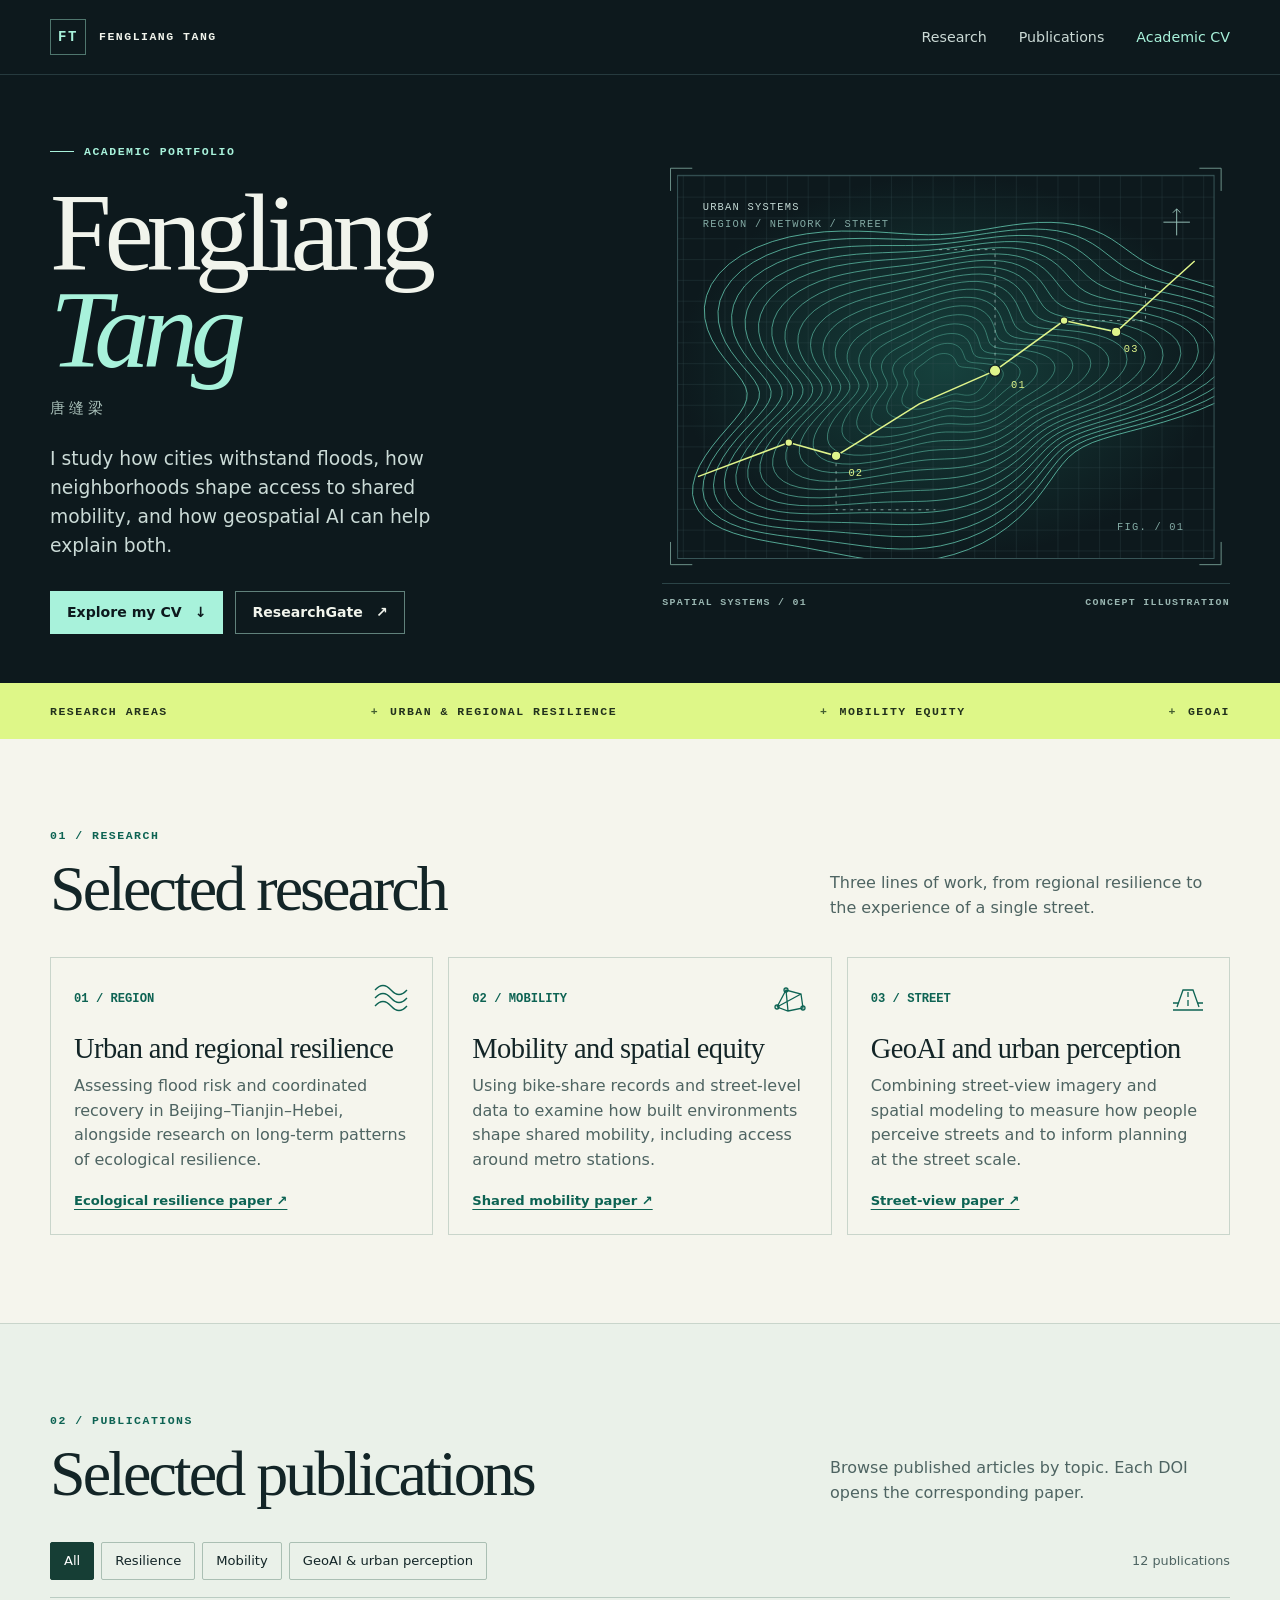
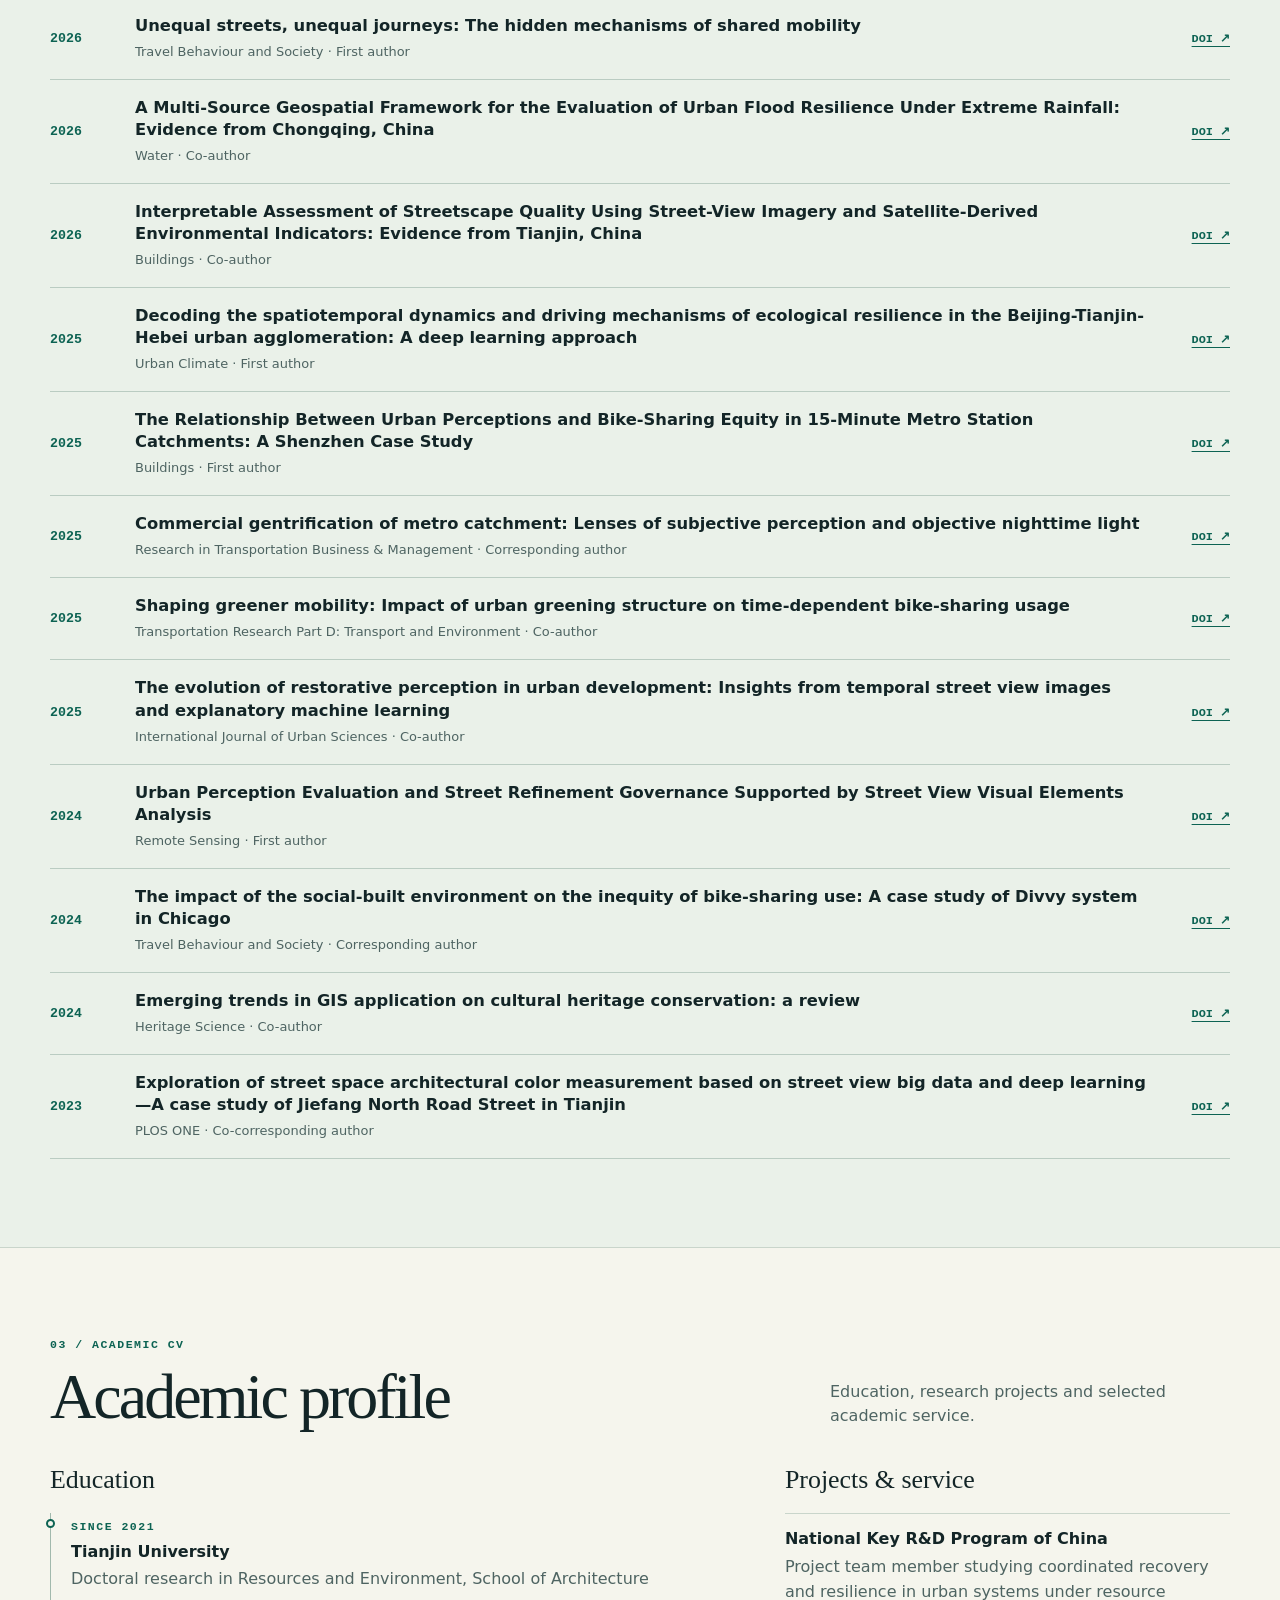
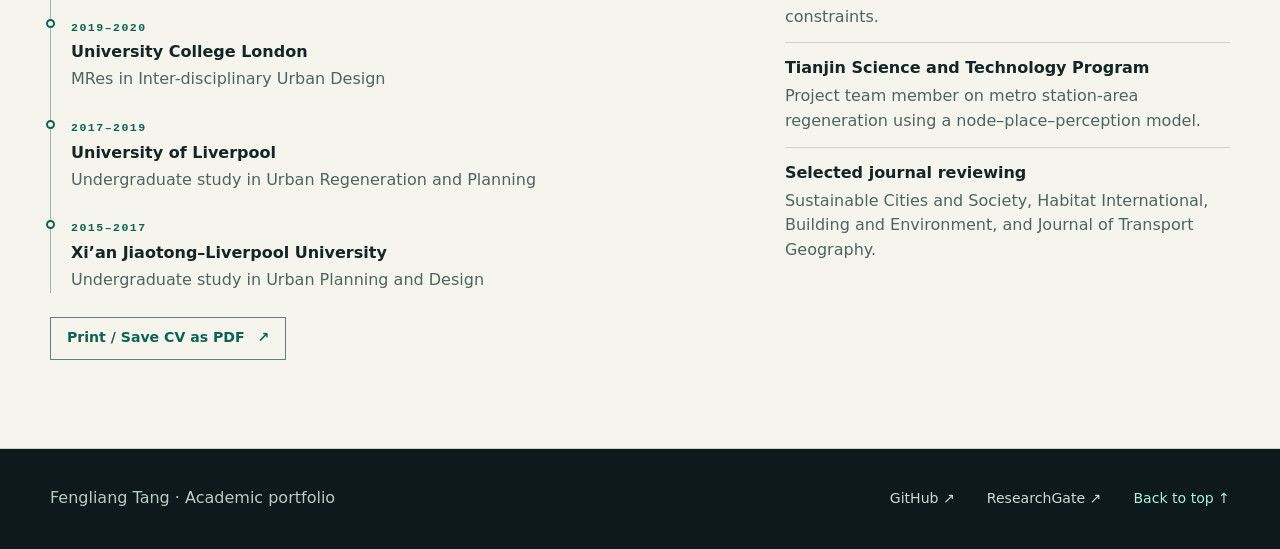
==== index.html @ 3ab10121 "Add Fengliang Tang academic homepage" ====
<!doctype html>
<html lang="en">
<head>
<meta charset="utf-8">
<meta name="viewport" content="width=device-width,initial-scale=1">
<meta name="description" content="Fengliang Tang's academic portfolio, with research on regional resilience, mobility equity and geospatial AI.">
<meta name="theme-color" content="#0d191d">
<title>Fengliang Tang | Urban Resilience &amp; GeoAI</title>
<link rel="icon" href="data:image/svg+xml,%3Csvg xmlns='http://www.w3.org/2000/svg' viewBox='0 0 32 32'%3E%3Crect width='32' height='32' rx='7' fill='%230d191d'/%3E%3Cpath d='M7 23V9h17m-12 7h10' fill='none' stroke='%2393e4ce' stroke-width='2'/%3E%3C/svg%3E">
<style>
:root{color-scheme:light;--paper:#f5f5ed;--ink:#132527;--muted:#4e6462;--night:#0d191d;--line:#c9d5cb;--mint:#a8f2db;--lime:#def788;--accent:#0d6353;--mono:ui-monospace,SFMono-Regular,Consolas,monospace;--serif:Georgia,"Times New Roman",serif}
*,*::before,*::after{box-sizing:border-box}
[hidden]{display:none!important}
html{scroll-behavior:smooth}
body{margin:0;background:var(--paper);color:var(--ink);font:16px/1.55 system-ui,sans-serif}
a{color:inherit;text-underline-offset:4px}
button{font:inherit;cursor:pointer}
a:focus-visible,button:focus-visible,summary:focus-visible{outline:3px solid #238b77;outline-offset:5px}
.wrap{width:min(1180px,calc(100% - 88px));margin-inline:auto}
.skip{position:absolute;z-index:5;top:8px;left:8px;padding:10px 16px;background:white;transform:translateY(-150%)}
.skip:focus{transform:none}
.mono{font:600 .72rem/1.5 var(--mono);text-transform:uppercase;letter-spacing:.13em}
.top,.hero,.foot{background:var(--night);color:#f1f4ec}
.top{border-bottom:1px solid #263a3e}
.top .wrap,.foot .wrap{display:flex;align-items:center;justify-content:space-between;gap:20px}
.top .wrap{min-height:74px}
.brand{display:flex;align-items:center;gap:13px;text-decoration:none;white-space:nowrap}
.mark{display:grid;place-items:center;width:36px;height:36px;border:1px solid #4f766e;color:var(--mint);font:600 14px var(--mono)}
.nav{display:flex;align-items:center;gap:clamp(12px,3vw,32px);flex-wrap:wrap}
.nav a{color:#cbdad6;text-decoration:none;font-size:.89rem}
.nav a:hover,.foot a:hover{color:var(--mint)}
.nav a:last-child{color:var(--mint)}
.hero{position:relative;overflow:hidden}
.hero-grid{display:grid;grid-template-columns:1.04fr 1fr;align-items:center;gap:22px;min-height:595px;padding-block:56px 49px}
.eyebrow{display:flex;align-items:center;gap:10px;color:var(--mint)}
.eyebrow::before{content:"";width:24px;height:1px;background:currentColor}
.hero h1{margin:24px 0 9px;max-width:8ch;font:400 clamp(4.8rem,8.65vw,8.2rem)/.88 var(--serif);letter-spacing:-.064em}
.hero h1 em{color:var(--mint);font-weight:400}
.cn{color:#a9c0b9;font-size:.96rem;letter-spacing:.25em;margin:18px 0 24px}
.lead{max-width:430px;margin:0;color:#cbdbd7;font-size:clamp(1rem,1.6vw,1.17rem)}
.actions{display:flex;flex-wrap:wrap;gap:12px;margin-top:31px}
.btn{display:inline-flex;align-items:center;justify-content:center;gap:13px;min-height:43px;padding:9px 16px;border:1px solid #60817b;text-decoration:none;font-weight:650;font-size:.88rem;background:none;color:inherit}
.btn:hover{border-color:currentColor}
.btn.primary{background:var(--mint);border-color:var(--mint);color:var(--night)}
.btn.primary:hover{background:#d2ffef}
.figure{margin:0;min-width:0}
.atlas{display:block;width:100%;height:auto}
.figtext{color:#99b6b1;display:flex;justify-content:space-between;gap:15px;border-top:1px solid #2b4447;padding:12px 0 0;font-size:.62rem}
.research-band{background:var(--lime);color:#22311c}
.research-band .wrap{min-height:56px;display:flex;align-items:center;justify-content:space-between;gap:9px 20px;flex-wrap:wrap;padding-block:13px}
.research-band span+span::before{content:"+";margin-right:11px;color:#455f31}
.section{padding-block:88px;border-bottom:1px solid var(--line)}
.section-label{color:var(--accent);margin:0 0 12px}
.section h2{font:400 clamp(2.7rem,5vw,4.6rem)/1 var(--serif);letter-spacing:-.046em;margin:0}
.section-head{display:flex;justify-content:space-between;align-items:end;gap:22px;margin-bottom:36px}
.section-head p:last-child{max-width:400px;color:var(--muted);margin:0}
.projects{display:grid;grid-template-columns:repeat(3,minmax(0,1fr));gap:15px}
.project{border:1px solid var(--line);padding:23px;display:flex;flex-direction:column;min-height:264px}
.project h3{font:400 1.78rem/1.09 var(--serif);letter-spacing:-.02em;margin:16px 0 10px}
.project p{color:var(--muted);margin:0 0 18px}
.project a{align-self:start;margin-top:auto;font-weight:650;font-size:.82rem;color:var(--accent)}
.index{font:600 .76rem var(--mono);color:var(--accent);display:flex;justify-content:space-between;align-items:center}
.index svg{width:36px;height:36px;stroke:var(--accent);stroke-width:1.3;fill:none}
.publications{background:#eaf1e9}
.filters{display:flex;flex-wrap:wrap;align-items:center;gap:7px;margin-bottom:17px}
.filters button{border:1px solid #aabfb3;background:transparent;color:var(--ink);padding:8px 13px;border-radius:2px;font-size:.82rem}
.filters button[aria-pressed=true]{color:#fff;background:#163e35;border-color:#163e35}
.filters output{font-size:.8rem;color:var(--muted);margin-left:auto}
.paper-list{margin:0;padding:0;list-style:none;border-top:1px solid #baccc2}
.paper{display:grid;grid-template-columns:70px 1fr 64px;gap:15px;align-items:center;padding:17px 0;border-bottom:1px solid #baccc2}
.paper time{font:600 .83rem var(--mono);color:var(--accent)}
.paper h3{font-size:1.02rem;line-height:1.35;margin:0 0 5px}
.paper p{font-size:.81rem;color:var(--muted);margin:0}
.paper .doi{font:650 .74rem var(--mono);justify-self:end;color:var(--accent)}
.paper[hidden]{display:none}
.cv-layout{display:grid;grid-template-columns:1.45fr 1fr;gap:clamp(24px,7vw,95px)}
.cv-layout h3{margin:0 0 18px;font:400 1.62rem var(--serif)}
.timeline{margin:0;list-style:none;padding:0 0 0 20px;border-left:1px solid #a1b9ad}
.timeline li{position:relative;padding:0 0 22px}
.timeline li:last-child{padding-bottom:0}
.timeline li::before{content:"";position:absolute;left:-25px;top:.35em;width:9px;height:9px;background:var(--paper);border:2px solid var(--accent);border-radius:50%}
.timeline time{color:var(--accent)}
.timeline h4{margin:2px 0;font-size:1rem}
.timeline p,.service p{color:var(--muted);margin:0}
.service>div{border-top:1px solid var(--line);padding:13px 0}
.service h4{margin:0 0 3px}
.cv .btn{margin-top:24px;color:var(--accent)}
.foot .wrap{min-height:100px;flex-wrap:wrap;padding-block:22px}
.foot a{font-size:.88rem}
.foot p{margin:0;color:#b8ccc6}
@media(max-width:900px){.wrap{width:calc(100% - 56px)}.hero-grid{min-height:0}.hero h1{font-size:clamp(3.9rem,10vw,6rem)}.section{padding-block:65px}.project{padding:17px}}
@media(max-width:680px){.wrap{width:calc(100% - 36px)}.hero-grid,.cv-layout,.projects{grid-template-columns:1fr}.hero-grid{padding-block:42px 28px;gap:22px}.hero h1{font-size:clamp(4.25rem,15vw,6.2rem)}.figure{width:min(100%,470px);margin:auto}.top .wrap{padding-block:10px;gap:10px;flex-wrap:wrap}.nav{gap:14px}.section{padding-block:49px}.section-head{display:block;margin-bottom:25px}.section-head p:last-child{margin-top:13px}.project{min-height:0}.paper{grid-template-columns:38px 1fr 46px;gap:8px}.filters output{width:100%;margin:4px 0}.research-band .wrap{justify-content:flex-start}}
@media(prefers-reduced-motion:reduce){html{scroll-behavior:auto}}
@media print{
@page{margin:15mm}
body{color:#111;background:#fff;font-size:10pt}
.wrap{width:100%}
.top,.research-band,.figure,.eyebrow,.actions,.foot,.skip,#research,.filters,.cv .btn,.cn,.section-label{display:none!important}
main{display:flex;flex-direction:column}.hero{order:-3;background:#fff;color:#111}.cv{order:-2}
.hero-grid,.section{display:block;padding:0 0 14px;min-height:0;border:0}
.hero h1,.hero h1 em{color:#111;font:400 31pt/1 var(--serif);max-width:none;letter-spacing:-.03em;margin:0 0 7px}
.lead{color:#333;max-width:none;font-size:10pt}
.cv-layout{display:block}.cv-layout h3{margin:7px 0 4px;font-size:14pt}
.timeline{padding-left:12px;border:0}.timeline li{padding:0 0 4px;break-inside:avoid}.timeline li::before{display:none}
.service>div{padding:3px 0;break-inside:avoid}
.publications{background:#fff}.section-head{display:block;margin:0 0 7px}.section-head p:last-child{display:none}.section h2{font-size:19pt}
.paper,.paper[hidden]{display:grid!important;grid-template-columns:34px 1fr auto;gap:6px;padding:5px 0;break-inside:avoid}.paper h3{font-size:9.5pt}.paper p{font-size:8.5pt}.paper .doi::after{content:"  " attr(data-doi);font-size:7pt}
}
</style>
</head>
<body>
<a class="skip" href="#main">Skip to content</a>
<header class="top" id="top"><div class="wrap">
<a class="brand mono" href="#top"><span class="mark" aria-hidden="true">FT</span>Fengliang Tang</a>
<nav class="nav" aria-label="Main navigation"><a href="#research">Research</a><a href="#publications">Publications</a><a href="#cv">Academic CV</a></nav>
</div></header>
<main id="main">
<section class="hero" aria-labelledby="name"><div class="wrap hero-grid">
<div>
<p class="eyebrow mono">Academic portfolio</p>
<h1 id="name">Fengliang <em>Tang</em></h1>
<p class="cn" lang="zh">唐缝梁</p>
<p class="lead">I study how cities withstand floods, how neighborhoods shape access to shared mobility, and how geospatial AI can help explain both.</p>
<div class="actions"><a class="btn primary" href="#cv">Explore my CV <span aria-hidden="true">↓</span></a><a class="btn" href="https://www.researchgate.net/profile/Fengliang_Tang2/research">ResearchGate <span aria-hidden="true">↗</span></a></div>
</div>
<figure class="figure">
<svg class="atlas" viewBox="0 0 600 452" aria-hidden="true" xmlns="http://www.w3.org/2000/svg">
<defs>
<pattern id="grid" width="22" height="22" patternUnits="userSpaceOnUse"><path d="M22 0H0V22" fill="none" stroke="#355052" stroke-width=".55"/></pattern>
<radialGradient id="glow"><stop stop-color="#16413d"/><stop offset="1" stop-color="#0d191d"/></radialGradient>
<clipPath id="art"><rect x="16" y="21" width="568" height="406"/></clipPath>
</defs>
<g clip-path="url(#art)">
<rect x="16" y="21" width="568" height="406" fill="url(#glow)"/>
<rect x="16" y="21" width="568" height="406" fill="url(#grid)"/>
<g fill="none" stroke="#6bd7bc" stroke-width="1.05">
<path d="M340.1,228.5L341.4,229.6L342.5,230.7L343.1,231.9L343.5,233.1L343.5,234.3L343.3,235.5L342.9,236.7L342.3,237.9L341.7,239.0L341.0,240.1L340.3,241.2L339.6,242.2L338.9,243.2L338.2,244.2L337.5,245.3L336.8,246.3L336.1,247.3L335.3,248.3L334.4,249.3L333.4,250.2L332.2,251.1L330.9,251.9L329.5,252.6L328.0,253.1L326.4,253.5L324.8,253.8L323.1,253.9L321.4,253.9L319.8,253.8L318.2,253.5L316.7,253.3L315.3,253.0L313.9,252.8L312.5,252.6L311.2,252.5L309.7,252.6L308.2,252.8L306.5,253.2L304.7,253.7L302.6,254.3L300.4,255.1L297.9,255.9L295.3,256.7L292.4,257.4L289.5,258.0L286.6,258.5L283.7,258.8L280.9,258.9L278.3,258.7L276.0,258.2L274.0,257.6L272.4,256.6L271.1,255.5L270.2,254.3L269.7,252.9L269.5,251.4L269.5,249.9L269.7,248.4L270.1,247.0L270.5,245.6L270.9,244.3L271.3,243.1L271.5,242.0L271.5,241.0L271.4,240.0L271.1,239.1L270.6,238.2L270.1,237.3L269.5,236.4L268.8,235.4L268.2,234.4L267.7,233.4L267.3,232.4L267.1,231.4L267.1,230.3L267.3,229.3L267.6,228.3L268.2,227.4L268.9,226.4L269.7,225.6L270.6,224.8L271.6,224.0L272.6,223.2L273.7,222.5L274.7,221.7L275.8,220.9L276.9,220.1L278.0,219.1L279.2,218.2L280.5,217.1L281.9,216.0L283.5,214.9L285.2,213.9L287.0,212.8L289.0,211.9L291.1,211.1L293.3,210.4L295.5,210.0L297.7,209.8L299.8,209.9L301.8,210.2L303.7,210.8L305.3,211.6L306.8,212.6L308.0,213.8L309.0,215.1L309.8,216.4L310.4,217.8L311.0,219.0L311.6,220.2L312.2,221.3L312.9,222.2L313.8,222.9L315.0,223.5L316.3,223.9L318.0,224.2L319.9,224.4L322.0,224.6L324.4,224.8L326.8,225.0L329.3,225.3L331.8,225.7L334.2,226.2L336.4,226.9L338.4,227.6L340.1,228.5Z" opacity="0.34"/><path d="M357.0,225.2L358.7,226.7L359.9,228.3L360.6,230.0L360.7,231.8L360.5,233.6L359.8,235.3L358.9,237.1L357.7,238.8L356.4,240.4L355.0,241.9L353.5,243.4L352.1,244.8L350.7,246.2L349.4,247.6L348.1,249.0L346.8,250.4L345.5,251.8L344.2,253.2L342.7,254.5L341.1,255.8L339.4,257.1L337.5,258.2L335.5,259.2L333.3,260.0L331.0,260.7L328.6,261.1L326.2,261.4L323.8,261.5L321.5,261.4L319.2,261.1L317.0,260.8L315.0,260.5L313.0,260.2L311.0,260.0L309.1,259.9L307.1,260.0L304.9,260.3L302.6,260.9L300.1,261.6L297.3,262.5L294.2,263.5L290.8,264.6L287.2,265.6L283.4,266.7L279.4,267.5L275.4,268.2L271.5,268.6L267.8,268.7L264.3,268.4L261.3,267.8L258.6,266.8L256.5,265.5L255.0,263.9L254.0,262.1L253.6,260.0L253.6,257.9L254.0,255.8L254.7,253.6L255.6,251.5L256.6,249.5L257.6,247.7L258.5,246.0L259.2,244.4L259.6,242.9L259.8,241.6L259.7,240.3L259.3,239.0L258.8,237.8L258.1,236.5L257.4,235.2L256.7,233.8L256.1,232.4L255.7,230.9L255.5,229.4L255.5,227.9L255.9,226.4L256.5,224.9L257.4,223.5L258.5,222.2L259.8,220.9L261.3,219.6L262.9,218.5L264.6,217.4L266.2,216.3L268.0,215.2L269.7,214.1L271.5,212.9L273.3,211.7L275.1,210.4L277.1,209.0L279.2,207.5L281.5,206.0L284.0,204.6L286.6,203.2L289.4,201.9L292.4,200.8L295.4,199.9L298.5,199.3L301.5,199.1L304.5,199.2L307.2,199.6L309.8,200.5L312.0,201.6L313.9,203.0L315.5,204.6L316.8,206.4L317.7,208.3L318.5,210.1L319.2,211.9L319.8,213.6L320.4,215.1L321.3,216.4L322.3,217.4L323.7,218.2L325.4,218.8L327.5,219.3L330.0,219.6L332.8,219.8L335.9,220.0L339.2,220.3L342.6,220.7L346.0,221.2L349.2,221.9L352.2,222.8L354.8,223.9L357.0,225.2Z" opacity="0.36"/><path d="M374.2,221.9L376.3,223.8L377.7,225.9L378.4,228.1L378.5,230.4L377.9,232.8L376.8,235.1L375.2,237.4L373.3,239.6L371.2,241.7L369.0,243.7L366.8,245.6L364.5,247.4L362.4,249.2L360.3,250.9L358.4,252.7L356.5,254.4L354.6,256.1L352.7,257.8L350.7,259.5L348.5,261.2L346.3,262.8L343.8,264.3L341.2,265.6L338.4,266.8L335.4,267.7L332.4,268.4L329.3,268.8L326.2,269.0L323.1,269.0L320.2,268.8L317.4,268.5L314.7,268.2L312.0,267.9L309.5,267.7L306.9,267.6L304.3,267.8L301.5,268.2L298.6,268.8L295.3,269.7L291.8,270.8L287.9,272.0L283.6,273.4L279.1,274.7L274.2,276.0L269.3,277.1L264.3,277.9L259.3,278.4L254.6,278.5L250.3,278.2L246.5,277.3L243.3,276.0L240.7,274.3L238.9,272.2L237.9,269.8L237.5,267.2L237.8,264.4L238.6,261.6L239.9,258.8L241.4,256.0L243.0,253.4L244.6,251.0L246.0,248.8L247.2,246.7L248.1,244.8L248.6,243.1L248.7,241.4L248.5,239.8L247.9,238.3L247.2,236.6L246.3,235.0L245.4,233.2L244.7,231.4L244.1,229.5L243.8,227.5L243.8,225.5L244.3,223.5L245.1,221.5L246.2,219.6L247.8,217.7L249.6,216.0L251.6,214.3L253.8,212.8L256.1,211.3L258.5,209.9L261.0,208.5L263.4,207.0L265.9,205.6L268.4,204.0L271.0,202.4L273.7,200.7L276.6,199.0L279.6,197.2L282.8,195.4L286.2,193.7L289.8,192.1L293.6,190.8L297.5,189.7L301.4,189.0L305.3,188.7L309.0,188.8L312.5,189.3L315.7,190.3L318.5,191.7L320.9,193.5L322.9,195.6L324.4,197.8L325.6,200.2L326.5,202.6L327.3,204.9L327.9,207.0L328.7,208.9L329.6,210.6L330.8,211.9L332.4,213.0L334.5,213.8L337.1,214.3L340.1,214.7L343.7,215.0L347.6,215.2L351.7,215.6L356.0,216.0L360.3,216.7L364.4,217.6L368.2,218.8L371.5,220.2L374.2,221.9Z" opacity="0.39"/><path d="M391.8,218.4L394.3,220.8L396.0,223.4L396.7,226.2L396.6,229.1L395.7,232.0L394.0,234.9L391.8,237.7L389.2,240.5L386.2,243.1L383.1,245.5L379.9,247.8L376.8,250.0L373.9,252.1L371.0,254.2L368.3,256.2L365.7,258.2L363.2,260.2L360.8,262.3L358.2,264.3L355.6,266.3L352.8,268.3L349.8,270.1L346.7,271.8L343.3,273.3L339.7,274.5L336.1,275.5L332.3,276.2L328.6,276.6L324.8,276.7L321.2,276.7L317.7,276.5L314.3,276.2L311.1,275.9L307.9,275.7L304.7,275.7L301.4,275.8L298.0,276.3L294.4,277.0L290.4,278.1L286.1,279.3L281.4,280.8L276.3,282.4L270.8,283.9L265.0,285.4L259.1,286.7L253.0,287.7L247.1,288.2L241.5,288.3L236.3,287.9L231.8,286.8L228.0,285.2L225.0,283.1L223.0,280.5L221.8,277.6L221.6,274.3L222.2,270.9L223.4,267.4L225.2,263.9L227.3,260.5L229.6,257.3L231.8,254.3L233.9,251.5L235.7,249.0L237.0,246.7L237.8,244.6L238.1,242.6L238.0,240.6L237.4,238.7L236.6,236.8L235.5,234.7L234.4,232.6L233.4,230.3L232.6,228.0L232.1,225.5L232.0,223.0L232.5,220.5L233.4,217.9L234.8,215.5L236.7,213.1L238.9,210.9L241.5,208.8L244.3,206.8L247.4,204.9L250.5,203.2L253.7,201.5L256.9,199.8L260.2,198.0L263.5,196.3L266.8,194.4L270.3,192.5L273.9,190.5L277.6,188.4L281.6,186.4L285.8,184.4L290.2,182.6L294.8,181.0L299.5,179.8L304.2,178.9L308.9,178.5L313.4,178.7L317.6,179.3L321.4,180.5L324.8,182.1L327.7,184.2L330.1,186.7L332.0,189.4L333.4,192.2L334.5,195.1L335.4,197.9L336.1,200.4L336.9,202.8L338.0,204.8L339.4,206.4L341.2,207.7L343.7,208.6L346.7,209.3L350.4,209.7L354.6,210.1L359.3,210.4L364.4,210.8L369.6,211.3L374.8,212.1L379.8,213.2L384.4,214.6L388.5,216.3L391.8,218.4Z" opacity="0.41"/><path d="M409.7,214.9L412.6,217.7L414.5,220.8L415.3,224.2L415.0,227.7L413.7,231.2L411.5,234.7L408.6,238.1L405.1,241.4L401.3,244.4L397.2,247.3L393.1,250.0L389.0,252.6L385.1,255.0L381.4,257.3L377.9,259.6L374.6,261.9L371.5,264.2L368.5,266.5L365.4,268.9L362.3,271.2L359.1,273.5L355.6,275.7L352.0,277.7L348.1,279.6L344.0,281.2L339.7,282.5L335.4,283.5L331.0,284.2L326.6,284.5L322.3,284.7L318.1,284.6L314.0,284.4L310.0,284.2L306.2,284.0L302.3,284.0L298.4,284.3L294.3,284.8L290.0,285.6L285.4,286.7L280.3,288.1L274.8,289.7L268.8,291.5L262.5,293.2L255.8,294.9L248.8,296.3L241.9,297.4L235.0,298.0L228.5,298.1L222.5,297.5L217.2,296.2L212.8,294.3L209.5,291.8L207.2,288.8L206.0,285.2L205.8,281.4L206.7,277.3L208.3,273.1L210.7,268.9L213.4,264.9L216.4,261.0L219.3,257.5L222.0,254.2L224.4,251.2L226.2,248.5L227.3,246.0L227.9,243.7L227.8,241.4L227.2,239.2L226.2,236.9L224.9,234.5L223.5,232.0L222.2,229.3L221.1,226.5L220.3,223.5L220.1,220.5L220.5,217.4L221.4,214.3L223.0,211.3L225.2,208.4L227.9,205.6L231.0,203.0L234.5,200.6L238.3,198.3L242.2,196.2L246.2,194.2L250.2,192.2L254.3,190.3L258.4,188.3L262.6,186.3L266.8,184.2L271.2,182.0L275.7,179.7L280.5,177.5L285.4,175.4L290.6,173.4L296.0,171.6L301.4,170.2L306.9,169.3L312.4,168.8L317.6,168.9L322.5,169.6L327.0,170.9L331.0,172.8L334.4,175.1L337.3,177.9L339.5,181.0L341.2,184.3L342.5,187.6L343.5,190.8L344.4,193.8L345.3,196.5L346.5,198.9L348.0,200.8L350.2,202.3L353.0,203.4L356.5,204.2L360.8,204.7L365.7,205.1L371.2,205.5L377.2,205.9L383.3,206.6L389.5,207.5L395.4,208.7L400.9,210.4L405.7,212.5L409.7,214.9Z" opacity="0.44"/><path d="M427.8,211.4L431.2,214.6L433.3,218.3L434.2,222.2L433.7,226.2L432.0,230.4L429.2,234.5L425.6,238.4L421.2,242.2L416.4,245.8L411.3,249.1L406.1,252.2L401.0,255.1L396.1,257.8L391.5,260.4L387.2,262.9L383.2,265.4L379.4,268.0L375.8,270.5L372.3,273.2L368.7,275.8L365.0,278.4L361.2,281.0L357.1,283.5L352.7,285.7L348.2,287.7L343.4,289.4L338.4,290.8L333.4,291.8L328.3,292.5L323.3,292.9L318.4,293.0L313.6,292.9L309.0,292.8L304.4,292.8L299.9,292.8L295.3,293.1L290.5,293.6L285.5,294.5L280.1,295.7L274.3,297.2L268.1,298.9L261.3,300.7L254.1,302.6L246.5,304.4L238.6,305.9L230.7,307.1L223.0,307.7L215.6,307.7L208.8,307.0L202.9,305.5L197.9,303.3L194.1,300.4L191.6,296.9L190.3,292.8L190.3,288.3L191.4,283.6L193.5,278.7L196.3,273.9L199.7,269.2L203.4,264.7L207.0,260.6L210.4,256.8L213.3,253.4L215.6,250.2L217.1,247.4L217.9,244.7L217.9,242.2L217.2,239.6L216.0,237.0L214.4,234.3L212.7,231.4L211.0,228.3L209.5,225.0L208.5,221.6L208.0,218.0L208.2,214.3L209.2,210.6L210.9,207.0L213.4,203.5L216.5,200.2L220.2,197.0L224.3,194.2L228.8,191.5L233.5,189.0L238.4,186.7L243.3,184.5L248.3,182.4L253.3,180.3L258.3,178.1L263.4,175.8L268.5,173.5L273.9,171.2L279.4,168.8L285.1,166.6L291.0,164.4L297.1,162.5L303.3,161.0L309.5,159.9L315.7,159.4L321.7,159.5L327.3,160.2L332.4,161.6L337.0,163.7L341.0,166.3L344.3,169.3L346.9,172.7L348.9,176.4L350.5,180.1L351.7,183.7L352.7,187.1L353.8,190.2L355.1,192.8L356.9,195.1L359.4,196.8L362.5,198.1L366.5,199.0L371.4,199.6L377.1,200.1L383.4,200.5L390.2,201.0L397.3,201.7L404.4,202.8L411.3,204.2L417.6,206.1L423.2,208.5L427.8,211.4Z" opacity="0.46"/><path d="M446.1,207.8L450.0,211.5L452.4,215.7L453.2,220.2L452.6,224.8L450.5,229.6L447.1,234.2L442.7,238.8L437.4,243.1L431.5,247.2L425.3,250.9L419.0,254.4L412.9,257.6L406.9,260.5L401.3,263.4L396.2,266.1L391.4,268.8L387.0,271.6L382.8,274.4L378.8,277.3L374.8,280.2L370.7,283.2L366.5,286.1L362.0,289.0L357.3,291.7L352.2,294.2L346.9,296.3L341.4,298.1L335.8,299.5L330.1,300.6L324.4,301.2L318.8,301.6L313.3,301.8L307.9,301.8L302.6,301.9L297.3,302.0L292.0,302.3L286.5,302.8L280.8,303.7L274.7,304.9L268.2,306.4L261.2,308.2L253.6,310.1L245.6,312.1L237.1,313.9L228.5,315.5L219.7,316.7L211.1,317.3L202.9,317.2L195.4,316.3L188.7,314.6L183.2,312.1L179.0,308.8L176.2,304.8L174.9,300.2L175.0,295.1L176.3,289.8L178.8,284.3L182.2,278.8L186.2,273.5L190.6,268.4L194.9,263.7L198.9,259.4L202.4,255.5L205.2,252.0L207.1,248.7L208.1,245.8L208.2,242.9L207.4,240.1L206.0,237.1L204.1,234.1L202.0,230.8L199.8,227.3L197.9,223.5L196.5,219.6L195.7,215.4L195.8,211.1L196.7,206.8L198.5,202.6L201.2,198.5L204.7,194.5L209.0,190.9L213.8,187.5L219.1,184.4L224.6,181.6L230.4,179.0L236.3,176.6L242.2,174.3L248.1,172.1L254.0,169.8L259.9,167.5L265.9,165.2L272.0,162.8L278.3,160.4L284.7,158.0L291.3,155.8L298.1,153.8L305.1,152.2L312.0,151.0L318.9,150.4L325.6,150.5L331.9,151.2L337.7,152.7L342.9,154.8L347.4,157.6L351.2,160.8L354.3,164.5L356.7,168.5L358.5,172.5L359.9,176.5L361.2,180.3L362.5,183.7L364.0,186.7L366.1,189.1L368.8,191.1L372.4,192.6L376.9,193.6L382.3,194.4L388.6,194.9L395.7,195.4L403.4,196.0L411.5,196.8L419.5,198.0L427.3,199.6L434.6,201.8L440.9,204.5L446.1,207.8Z" opacity="0.48"/><path d="M464.5,204.2L468.8,208.4L471.5,213.1L472.4,218.1L471.5,223.4L469.0,228.7L465.0,234.0L459.8,239.1L453.5,244.0L446.6,248.5L439.3,252.7L431.8,256.5L424.5,260.0L417.5,263.2L410.9,266.3L404.8,269.2L399.3,272.1L394.2,275.0L389.4,278.0L384.9,281.2L380.6,284.4L376.2,287.7L371.6,291.1L366.8,294.4L361.7,297.5L356.3,300.5L350.5,303.2L344.5,305.5L338.3,307.3L331.9,308.8L325.5,309.9L319.2,310.6L312.9,311.0L306.7,311.2L300.6,311.4L294.6,311.5L288.5,311.9L282.4,312.4L275.9,313.3L269.1,314.5L261.9,316.0L254.1,317.7L245.9,319.7L237.1,321.6L227.8,323.5L218.3,325.0L208.8,326.2L199.4,326.7L190.4,326.5L182.2,325.5L174.9,323.6L168.9,320.7L164.3,317.1L161.3,312.6L159.8,307.5L160.0,301.8L161.6,295.8L164.5,289.7L168.4,283.6L173.0,277.6L177.9,272.0L182.9,266.8L187.6,262.0L191.7,257.6L194.9,253.7L197.2,250.1L198.4,246.8L198.5,243.6L197.7,240.5L196.0,237.3L193.8,233.9L191.2,230.2L188.6,226.3L186.3,222.1L184.4,217.5L183.3,212.8L183.1,207.9L183.9,202.9L185.8,198.0L188.7,193.3L192.6,188.8L197.4,184.5L202.9,180.7L209.0,177.1L215.5,174.0L222.2,171.1L229.1,168.5L236.0,166.1L242.8,163.8L249.7,161.5L256.5,159.2L263.3,156.9L270.2,154.5L277.2,152.1L284.4,149.8L291.7,147.5L299.2,145.5L306.8,143.8L314.4,142.6L322.0,141.9L329.3,141.9L336.3,142.6L342.8,144.0L348.6,146.2L353.7,149.0L358.0,152.5L361.6,156.4L364.4,160.6L366.6,164.9L368.3,169.2L369.9,173.3L371.4,177.0L373.2,180.3L375.5,183.0L378.6,185.2L382.5,186.9L387.5,188.1L393.5,189.0L400.5,189.6L408.4,190.2L416.9,190.9L425.9,191.8L434.8,193.1L443.5,195.0L451.6,197.5L458.7,200.5L464.5,204.2Z" opacity="0.51"/><path d="M483.0,200.6L487.8,205.3L490.6,210.5L491.5,216.1L490.5,222.0L487.5,227.9L482.9,233.8L476.8,239.5L469.6,244.9L461.6,249.9L453.1,254.5L444.5,258.6L435.9,262.4L427.8,265.9L420.2,269.1L413.2,272.2L406.8,275.2L401.0,278.3L395.7,281.5L390.8,284.9L386.1,288.4L381.4,292.1L376.5,295.8L371.5,299.6L366.0,303.3L360.3,306.8L354.1,310.0L347.6,312.8L340.8,315.3L333.8,317.2L326.7,318.7L319.5,319.8L312.5,320.5L305.5,321.0L298.6,321.3L291.8,321.6L285.0,321.9L278.0,322.5L270.9,323.3L263.4,324.4L255.4,325.8L247.0,327.4L238.0,329.3L228.5,331.2L218.6,332.9L208.3,334.5L198.0,335.5L187.9,335.9L178.3,335.6L169.3,334.4L161.5,332.2L155.0,329.1L150.0,325.1L146.7,320.2L145.1,314.5L145.3,308.4L147.1,301.8L150.3,295.1L154.7,288.3L159.9,281.8L165.4,275.6L171.1,269.8L176.4,264.5L181.0,259.7L184.7,255.4L187.3,251.4L188.7,247.8L188.9,244.3L187.9,240.9L186.0,237.4L183.4,233.7L180.4,229.6L177.3,225.3L174.5,220.5L172.1,215.5L170.6,210.1L170.1,204.6L170.8,199.0L172.7,193.4L175.9,188.0L180.2,182.8L185.6,178.0L191.8,173.6L198.7,169.7L206.1,166.2L213.8,163.0L221.7,160.3L229.6,157.8L237.5,155.4L245.3,153.2L253.1,151.0L260.7,148.7L268.4,146.5L276.2,144.1L284.0,141.8L292.0,139.6L300.2,137.5L308.4,135.8L316.7,134.5L324.9,133.7L332.9,133.6L340.5,134.3L347.6,135.7L354.1,137.8L359.8,140.7L364.8,144.2L368.8,148.3L372.1,152.7L374.8,157.2L376.9,161.8L378.8,166.1L380.6,170.1L382.7,173.7L385.3,176.7L388.7,179.1L393.1,181.0L398.5,182.4L405.1,183.4L412.7,184.1L421.4,184.8L430.7,185.6L440.5,186.7L450.3,188.3L459.9,190.3L468.8,193.1L476.6,196.5L483.0,200.6Z" opacity="0.53"/><path d="M501.5,196.9L506.6,202.1L509.7,207.9L510.7,214.1L509.4,220.5L506.0,227.1L500.7,233.6L493.8,239.8L485.6,245.8L476.5,251.2L466.8,256.2L456.9,260.7L447.2,264.8L437.9,268.4L429.2,271.8L421.3,275.0L414.1,278.2L407.6,281.4L401.8,284.8L396.4,288.4L391.3,292.2L386.4,296.2L381.3,300.4L376.0,304.7L370.3,308.9L364.2,313.0L357.6,316.8L350.6,320.3L343.3,323.3L335.6,325.8L327.8,327.9L319.9,329.4L312.1,330.4L304.3,331.2L296.5,331.6L288.9,332.0L281.2,332.4L273.5,332.9L265.6,333.6L257.4,334.6L248.8,335.8L239.7,337.3L230.1,339.0L219.9,340.7L209.3,342.4L198.5,343.8L187.5,344.7L176.7,344.9L166.4,344.4L156.9,343.0L148.5,340.6L141.5,337.2L136.1,332.8L132.5,327.5L130.9,321.4L131.0,314.7L133.0,307.6L136.5,300.3L141.3,293.0L146.9,285.9L153.1,279.1L159.3,272.8L165.1,267.0L170.3,261.8L174.5,257.1L177.4,252.8L179.0,248.8L179.2,245.1L178.1,241.4L176.0,237.5L173.0,233.4L169.5,229.0L165.9,224.2L162.5,219.0L159.7,213.4L157.8,207.4L157.0,201.3L157.5,195.0L159.4,188.7L162.8,182.6L167.5,176.8L173.4,171.3L180.4,166.4L188.1,162.0L196.5,158.2L205.3,154.8L214.2,151.9L223.2,149.3L232.2,147.0L241.0,144.9L249.6,142.8L258.2,140.7L266.7,138.6L275.2,136.4L283.7,134.2L292.3,132.0L301.1,130.0L309.9,128.2L318.8,126.9L327.6,126.0L336.3,125.8L344.5,126.3L352.3,127.6L359.5,129.7L365.9,132.6L371.4,136.1L376.1,140.2L379.9,144.7L383.1,149.4L385.6,154.2L387.9,158.7L390.1,163.0L392.6,166.8L395.6,170.1L399.3,172.8L404.1,174.8L410.0,176.4L417.1,177.6L425.4,178.5L434.6,179.4L444.7,180.3L455.3,181.6L466.0,183.3L476.4,185.6L486.0,188.7L494.5,192.4L501.5,196.9Z" opacity="0.56"/><path d="M519.9,193.3L525.4,199.0L528.7,205.3L529.6,212.0L528.1,219.1L524.3,226.3L518.4,233.4L510.6,240.2L501.4,246.6L491.2,252.6L480.3,257.9L469.2,262.8L458.2,267.1L447.8,270.9L438.0,274.5L429.1,277.8L421.1,281.1L414.0,284.5L407.6,288.0L401.8,291.8L396.4,295.9L391.2,300.2L385.9,304.9L380.4,309.6L374.5,314.4L368.1,319.1L361.2,323.6L353.8,327.8L345.9,331.5L337.6,334.7L329.0,337.2L320.4,339.2L311.6,340.7L303.0,341.7L294.3,342.4L285.8,342.9L277.3,343.3L268.8,343.7L260.2,344.2L251.3,345.0L242.0,346.1L232.3,347.4L222.1,348.8L211.3,350.3L200.2,351.7L188.7,352.9L177.2,353.6L165.8,353.7L154.9,353.0L144.9,351.4L135.9,348.7L128.5,345.0L122.7,340.3L118.9,334.6L117.0,328.1L117.2,320.9L119.2,313.3L122.9,305.5L128.0,297.6L134.1,289.9L140.7,282.6L147.5,275.8L153.9,269.5L159.6,263.9L164.1,258.8L167.4,254.2L169.1,249.9L169.4,245.8L168.2,241.8L165.8,237.6L162.4,233.2L158.5,228.4L154.3,223.2L150.4,217.5L147.1,211.3L144.7,204.7L143.6,197.8L144.0,190.8L145.9,183.9L149.4,177.0L154.5,170.6L161.0,164.5L168.7,159.1L177.4,154.2L186.8,150.0L196.6,146.4L206.7,143.4L216.8,140.8L226.8,138.6L236.6,136.6L246.3,134.7L255.7,132.8L265.0,130.9L274.2,128.9L283.4,126.9L292.6,124.8L302.0,122.9L311.4,121.1L320.8,119.7L330.2,118.7L339.5,118.4L348.4,118.7L356.9,119.9L364.7,121.8L371.8,124.6L378.0,128.0L383.3,132.1L387.8,136.6L391.5,141.4L394.6,146.3L397.4,151.1L400.1,155.6L402.9,159.7L406.3,163.2L410.4,166.1L415.6,168.4L421.9,170.2L429.5,171.6L438.4,172.7L448.3,173.7L459.0,174.9L470.3,176.4L481.8,178.3L492.9,180.9L503.3,184.3L512.4,188.4L519.9,193.3Z" opacity="0.58"/><path d="M538.2,189.8L544.1,195.9L547.5,202.7L548.4,210.1L546.7,217.7L542.4,225.5L535.8,233.1L527.3,240.5L517.0,247.5L505.7,253.9L493.6,259.6L481.2,264.8L469.1,269.3L457.4,273.4L446.6,277.1L436.7,280.5L427.9,283.9L420.1,287.4L413.2,291.1L407.0,295.1L401.3,299.4L395.9,304.2L390.4,309.2L384.8,314.5L378.7,319.9L372.0,325.3L364.8,330.5L356.9,335.4L348.5,339.8L339.6,343.7L330.3,346.9L320.8,349.4L311.2,351.4L301.6,352.7L292.1,353.6L282.7,354.2L273.3,354.5L264.0,354.9L254.6,355.3L245.0,355.8L235.1,356.6L224.8,357.5L214.0,358.7L202.8,359.9L191.1,361.0L179.2,361.9L167.1,362.4L155.3,362.2L143.9,361.3L133.3,359.4L123.9,356.5L116.0,352.5L109.9,347.5L105.7,341.5L103.7,334.5L103.7,326.9L105.8,318.8L109.6,310.5L115.0,302.1L121.4,293.9L128.5,286.1L135.7,278.8L142.6,272.1L148.7,266.0L153.6,260.5L157.1,255.6L159.0,251.0L159.3,246.6L158.0,242.2L155.4,237.8L151.6,233.0L147.2,227.8L142.6,222.1L138.1,215.9L134.2,209.1L131.4,201.9L130.0,194.4L130.2,186.7L132.1,179.0L135.9,171.4L141.3,164.3L148.4,157.6L156.9,151.6L166.4,146.3L176.9,141.8L187.8,138.0L199.0,134.8L210.3,132.2L221.4,130.1L232.3,128.3L242.9,126.6L253.3,125.0L263.4,123.4L273.3,121.7L283.1,119.9L292.9,118.0L302.8,116.1L312.7,114.4L322.7,112.9L332.7,111.8L342.5,111.3L352.1,111.5L361.2,112.4L369.8,114.1L377.6,116.7L384.5,120.0L390.6,124.0L395.8,128.5L400.2,133.3L403.9,138.3L407.2,143.2L410.4,147.9L413.7,152.2L417.5,155.9L422.1,159.1L427.6,161.7L434.4,163.7L442.5,165.4L451.8,166.7L462.2,168.0L473.6,169.4L485.6,171.1L497.7,173.3L509.5,176.2L520.5,179.9L530.2,184.4L538.2,189.8Z" opacity="0.60"/><path d="M556.3,186.2L562.4,192.9L566.0,200.2L566.9,208.1L564.9,216.3L560.2,224.7L553.0,232.9L543.6,240.9L532.4,248.3L519.9,255.2L506.7,261.3L493.1,266.8L479.7,271.6L466.9,275.8L455.0,279.6L444.1,283.2L434.5,286.7L426.0,290.2L418.6,294.1L412.0,298.3L406.1,302.9L400.4,308.0L394.9,313.5L389.1,319.3L382.8,325.4L376.0,331.5L368.4,337.5L360.1,343.1L351.2,348.3L341.6,352.9L331.6,356.8L321.2,360.0L310.7,362.4L300.2,364.1L289.7,365.2L279.4,365.9L269.1,366.2L259.0,366.4L248.8,366.6L238.5,366.8L228.0,367.2L217.2,367.8L205.9,368.6L194.3,369.4L182.2,370.1L169.8,370.7L157.4,370.8L145.1,370.4L133.3,369.2L122.3,367.1L112.4,363.9L104.1,359.7L97.6,354.4L93.1,348.0L90.8,340.7L90.7,332.7L92.7,324.2L96.6,315.4L102.1,306.6L108.8,297.9L116.2,289.6L123.8,281.8L131.1,274.7L137.6,268.2L142.8,262.3L146.6,257.0L148.7,252.1L149.0,247.4L147.6,242.7L144.7,237.9L140.6,232.8L135.7,227.2L130.5,221.0L125.5,214.3L121.2,207.0L118.0,199.1L116.2,190.9L116.2,182.4L118.2,174.0L122.1,165.7L128.0,157.9L135.6,150.6L144.9,144.0L155.4,138.3L166.8,133.4L178.9,129.4L191.3,126.2L203.8,123.7L216.1,121.7L228.0,120.1L239.7,118.7L250.9,117.5L261.8,116.2L272.4,114.7L282.8,113.2L293.2,111.5L303.6,109.8L314.0,108.1L324.5,106.5L335.0,105.4L345.4,104.6L355.6,104.6L365.4,105.2L374.7,106.7L383.3,108.9L391.0,112.0L397.9,115.8L403.9,120.2L409.0,125.0L413.4,130.0L417.4,135.0L421.2,139.8L425.0,144.3L429.3,148.3L434.3,151.8L440.3,154.6L447.4,157.0L455.9,158.9L465.6,160.5L476.6,162.1L488.5,163.7L501.0,165.7L513.7,168.2L526.1,171.5L537.6,175.5L547.9,180.4L556.3,186.2Z" opacity="0.63"/><path d="M574.0,182.7L580.4,189.9L584.2,197.7L585.0,206.2L582.8,215.0L577.6,223.9L569.8,232.7L559.6,241.2L547.5,249.1L533.9,256.4L519.5,263.0L504.7,268.7L490.2,273.8L476.2,278.2L463.2,282.1L451.4,285.8L441.0,289.3L431.8,293.0L423.9,297.0L417.0,301.4L410.8,306.3L405.0,311.7L399.3,317.7L393.3,324.1L387.0,330.8L379.9,337.7L372.1,344.5L363.4,351.0L353.9,357.0L343.7,362.4L332.9,367.0L321.7,370.8L310.3,373.7L298.8,375.8L287.3,377.2L276.0,378.0L264.8,378.3L253.8,378.3L242.9,378.2L231.9,378.1L220.9,378.1L209.5,378.2L197.9,378.5L185.8,378.8L173.4,379.1L160.7,379.3L148.0,379.0L135.3,378.3L123.1,376.8L111.8,374.4L101.5,371.0L92.8,366.5L85.9,360.9L81.1,354.3L78.5,346.7L78.1,338.4L80.0,329.5L83.9,320.3L89.5,311.0L96.3,301.9L103.9,293.1L111.8,284.9L119.4,277.3L126.2,270.4L131.7,264.2L135.7,258.5L137.9,253.2L138.2,248.2L136.7,243.2L133.6,238.0L129.2,232.5L123.9,226.5L118.3,219.9L112.8,212.7L108.0,204.7L104.3,196.2L102.3,187.3L102.1,178.2L104.1,169.0L108.2,160.0L114.5,151.4L122.8,143.5L132.8,136.4L144.2,130.2L156.8,125.0L170.0,120.8L183.6,117.5L197.3,115.1L210.7,113.3L223.8,111.9L236.4,110.9L248.5,110.0L260.2,109.1L271.5,108.1L282.5,106.8L293.4,105.4L304.3,103.8L315.2,102.2L326.2,100.6L337.2,99.2L348.2,98.3L359.0,97.9L369.5,98.2L379.5,99.4L388.9,101.3L397.6,104.1L405.3,107.6L412.1,111.8L418.1,116.4L423.3,121.4L428.0,126.5L432.4,131.4L436.8,136.1L441.6,140.3L447.1,144.1L453.5,147.3L461.0,149.9L469.8,152.2L480.0,154.1L491.3,156.0L503.6,158.0L516.6,160.3L529.7,163.2L542.6,166.7L554.7,171.1L565.3,176.5L574.0,182.7Z" opacity="0.65"/><path d="M591.5,179.3L598.1,186.9L601.8,195.3L602.6,204.3L600.2,213.7L594.6,223.1L586.2,232.5L575.3,241.5L562.2,250.0L547.7,257.7L532.1,264.6L516.2,270.6L500.4,275.9L485.3,280.5L471.3,284.6L458.6,288.3L447.4,292.0L437.6,295.8L429.1,299.9L421.8,304.4L415.4,309.6L409.4,315.5L403.6,321.9L397.6,328.9L391.1,336.3L383.9,344.0L375.8,351.6L366.7,358.9L356.7,365.8L345.8,372.1L334.2,377.5L322.2,381.9L309.8,385.4L297.3,388.0L284.8,389.6L272.5,390.5L260.4,390.7L248.5,390.6L236.8,390.1L225.2,389.6L213.6,389.1L201.8,388.7L189.8,388.4L177.4,388.1L164.8,387.9L151.9,387.6L138.9,386.9L126.0,385.8L113.5,384.0L101.8,381.3L91.2,377.6L82.1,372.9L74.8,367.1L69.6,360.2L66.6,352.4L66.0,343.8L67.7,334.6L71.4,325.0L76.9,315.3L83.8,305.8L91.5,296.7L99.6,288.0L107.4,280.0L114.4,272.7L120.2,266.1L124.4,260.0L126.7,254.4L127.0,249.0L125.4,243.7L122.1,238.2L117.4,232.3L111.8,225.9L105.7,218.8L99.8,211.0L94.5,202.5L90.5,193.4L88.2,183.7L87.9,173.9L89.9,163.9L94.2,154.2L100.9,145.0L109.8,136.4L120.6,128.7L133.0,122.1L146.7,116.6L161.1,112.2L175.9,108.9L190.8,106.5L205.4,104.9L219.6,103.9L233.2,103.3L246.3,102.8L258.7,102.3L270.7,101.7L282.3,100.8L293.7,99.6L305.0,98.2L316.3,96.6L327.7,95.0L339.2,93.5L350.8,92.3L362.2,91.6L373.4,91.5L384.3,92.2L394.5,93.7L404.1,96.1L412.7,99.3L420.5,103.2L427.4,107.7L433.5,112.5L439.0,117.6L444.2,122.6L449.2,127.5L454.6,132.0L460.5,136.0L467.3,139.5L475.2,142.6L484.3,145.2L494.7,147.5L506.4,149.8L519.0,152.2L532.3,154.8L545.8,158.1L559.1,162.0L571.5,166.9L582.5,172.6L591.5,179.3Z" opacity="0.68"/><path d="M608.5,176.0L615.2,184.1L619.0,193.0L619.7,202.5L617.0,212.4L611.1,222.4L602.2,232.3L590.5,241.8L576.6,250.7L561.1,258.9L544.5,266.2L527.4,272.5L510.6,278.0L494.4,282.8L479.3,287.0L465.7,290.9L453.7,294.6L443.3,298.5L434.4,302.7L426.7,307.5L420.0,313.0L413.9,319.2L408.0,326.2L401.9,333.8L395.3,341.9L387.9,350.3L379.5,358.8L370.1,367.0L359.5,374.8L348.0,381.9L335.6,388.2L322.7,393.4L309.3,397.4L295.7,400.4L282.2,402.3L268.9,403.3L255.8,403.5L243.1,403.1L230.6,402.3L218.4,401.3L206.2,400.2L194.1,399.2L181.7,398.2L169.2,397.4L156.3,396.6L143.3,395.7L130.1,394.5L117.1,393.0L104.4,390.8L92.4,387.8L81.5,383.9L72.1,379.0L64.4,372.9L58.7,365.9L55.4,357.8L54.4,349.0L55.7,339.5L59.2,329.6L64.5,319.7L71.3,309.8L79.0,300.2L87.1,291.2L95.1,282.8L102.3,275.1L108.2,268.1L112.5,261.6L114.9,255.6L115.3,249.9L113.6,244.2L110.2,238.3L105.2,232.1L99.3,225.2L92.8,217.6L86.5,209.3L80.9,200.2L76.5,190.4L74.0,180.1L73.6,169.5L75.6,158.8L80.2,148.4L87.3,138.5L96.8,129.3L108.5,121.1L121.9,114.0L136.6,108.2L152.2,103.6L168.2,100.3L184.3,98.0L200.2,96.6L215.5,96.0L230.1,95.7L244.0,95.7L257.3,95.7L269.9,95.5L282.0,95.0L293.9,94.2L305.6,92.9L317.4,91.4L329.2,89.8L341.2,88.1L353.2,86.6L365.3,85.5L377.3,85.0L388.9,85.2L400.1,86.2L410.6,88.1L420.3,90.8L429.1,94.4L437.0,98.6L444.1,103.3L450.5,108.3L456.5,113.5L462.2,118.5L468.1,123.2L474.5,127.6L481.7,131.5L489.9,134.9L499.3,138.0L510.0,140.7L521.8,143.4L534.6,146.2L548.1,149.3L561.9,153.0L575.4,157.4L588.0,162.6L599.3,168.8L608.5,176.0Z" opacity="0.70"/><path d="M625.0,172.8L631.8,181.3L635.6,190.7L636.1,200.7L633.3,211.2L627.0,221.7L617.6,232.1L605.3,242.1L590.6,251.5L574.1,260.1L556.5,267.7L538.5,274.4L520.5,280.1L503.3,285.1L487.3,289.4L472.8,293.4L460.1,297.2L449.0,301.2L439.6,305.6L431.6,310.6L424.7,316.4L418.5,323.0L412.5,330.5L406.3,338.7L399.6,347.5L392.0,356.7L383.3,366.1L373.5,375.3L362.4,384.0L350.2,392.1L337.0,399.1L323.1,405.0L308.8,409.7L294.2,413.2L279.6,415.4L265.2,416.4L251.2,416.5L237.6,415.9L224.3,414.7L211.5,413.1L198.8,411.4L186.3,409.7L173.7,408.0L161.0,406.5L148.1,405.0L135.0,403.5L121.8,401.8L108.7,399.7L95.9,397.2L83.7,393.9L72.5,389.7L62.7,384.6L54.5,378.4L48.5,371.2L44.6,363.0L43.1,354.0L44.0,344.3L47.1,334.2L52.1,323.9L58.7,313.8L66.3,303.9L74.4,294.5L82.3,285.7L89.6,277.6L95.7,270.2L100.1,263.3L102.6,257.0L103.0,250.8L101.3,244.8L97.7,238.5L92.6,231.8L86.4,224.5L79.6,216.4L73.0,207.6L67.0,197.9L62.4,187.5L59.7,176.5L59.2,165.2L61.3,153.8L66.2,142.6L73.8,132.0L83.9,122.2L96.4,113.4L110.7,105.9L126.5,99.8L143.3,95.1L160.6,91.7L177.9,89.6L195.0,88.5L211.4,88.1L227.1,88.4L241.9,88.8L255.9,89.3L269.1,89.6L281.8,89.5L294.1,89.0L306.3,88.0L318.4,86.5L330.6,84.8L343.0,82.9L355.6,81.1L368.3,79.6L381.0,78.6L393.5,78.2L405.6,78.7L417.2,80.0L428.0,82.3L437.9,85.4L446.9,89.3L455.1,93.8L462.5,98.7L469.3,103.9L475.8,109.0L482.4,114.0L489.2,118.7L496.8,123.0L505.3,126.9L514.8,130.5L525.6,133.8L537.5,136.9L550.5,140.2L564.1,143.8L577.9,147.9L591.5,152.8L604.3,158.5L615.7,165.1L625.0,172.8Z" opacity="0.72"/><path d="M640.9,169.6L647.7,178.7L651.5,188.5L652.0,199.1L648.9,210.0L642.3,221.0L632.4,231.9L619.5,242.4L604.2,252.2L586.9,261.2L568.4,269.2L549.3,276.2L530.4,282.2L512.3,287.3L495.3,291.8L480.0,295.9L466.5,299.9L454.8,304.0L445.0,308.6L436.6,313.8L429.5,319.8L423.1,326.9L417.0,334.8L410.8,343.7L403.9,353.2L396.2,363.3L387.2,373.6L377.0,383.7L365.4,393.4L352.5,402.4L338.5,410.3L323.7,417.0L308.2,422.3L292.6,426.2L276.9,428.7L261.4,429.8L246.4,429.8L231.9,428.9L218.0,427.2L204.5,425.1L191.4,422.7L178.5,420.2L165.8,417.8L153.0,415.4L140.1,413.2L127.0,411.0L113.8,408.7L100.7,406.2L87.8,403.2L75.5,399.6L64.1,395.2L53.9,389.9L45.4,383.6L38.8,376.2L34.4,367.9L32.3,358.8L32.7,349.0L35.3,338.7L39.8,328.2L46.0,317.8L53.3,307.6L61.2,297.8L69.1,288.7L76.4,280.2L82.5,272.4L87.0,265.1L89.5,258.3L90.0,251.8L88.3,245.3L84.7,238.7L79.4,231.5L73.1,223.8L66.1,215.2L59.2,205.8L53.0,195.5L48.2,184.5L45.3,172.8L44.8,160.8L47.1,148.7L52.2,136.8L60.3,125.5L71.1,115.1L84.3,105.8L99.7,97.9L116.6,91.5L134.5,86.6L153.0,83.3L171.6,81.2L189.8,80.4L207.4,80.5L224.1,81.1L239.8,82.1L254.5,83.1L268.4,83.9L281.6,84.3L294.3,84.1L306.8,83.3L319.3,81.9L331.9,80.1L344.8,78.1L357.9,75.9L371.2,73.9L384.7,72.3L398.1,71.3L411.2,71.2L423.8,71.9L435.8,73.6L446.9,76.2L457.1,79.7L466.4,83.9L474.9,88.7L482.6,93.9L490.0,99.2L497.2,104.4L504.6,109.5L512.5,114.2L521.2,118.7L530.9,122.7L541.7,126.6L553.6,130.3L566.5,134.2L580.0,138.3L593.8,142.9L607.4,148.2L620.2,154.4L631.6,161.5L640.9,169.6Z" opacity="0.75"/>
</g>
<path d="M38 340 134 304 184 318 272 263 352 228 425 175 480 187 563 112" fill="none" stroke="#dff48b" stroke-width="1.6"/>
<path d="M184 318v57h105m63-147V100h-61m134 75h86v-40" fill="none" stroke="#bbddd4" stroke-width="1" stroke-dasharray="3 5" opacity=".65"/>
<g fill="#dff48b" stroke="#101e22" stroke-width="1.3">
<circle cx="134" cy="304" r="4"/><circle cx="184" cy="318" r="5"/><circle cx="352" cy="228" r="6"/><circle cx="425" cy="175" r="4"/><circle cx="480" cy="187" r="5"/>
</g>
<g fill="#c3d9d4" font-family="monospace" font-size="11" letter-spacing="1.3">
<text x="43" y="58">URBAN SYSTEMS</text><text x="43" y="76" fill="#83aaa4">REGION / NETWORK / STREET</text>
<text x="369" y="246" fill="#e0f58b">01</text><text x="197" y="339" fill="#e0f58b">02</text><text x="488" y="208" fill="#e0f58b">03</text>
<text x="481" y="396" fill="#83aaa4">FIG. / 01</text>
</g>
<path d="M544 57v28m-14-14h28m-18-10 4-4 4 4" fill="none" stroke="#9ac4bb"/>
</g>
<rect x="16.5" y="21.5" width="567" height="405" fill="none" stroke="#3a595b"/>
<path d="M9 38V14h23m536 0h23v24M9 409v24h23m536 0h23v-24" fill="none" stroke="#71978e"/>
</svg>
<figcaption class="figtext mono"><span>Spatial systems / 01</span><span>Concept illustration</span></figcaption>
</figure>
</div></section>
<div class="research-band"><div class="wrap mono"><span>Research areas</span><span>Urban &amp; regional resilience</span><span>Mobility equity</span><span>GeoAI</span></div></div>
<section class="section" id="research"><div class="wrap">
<div class="section-head"><div><p class="section-label mono">01 / Research</p><h2>Selected research</h2></div><p>Three lines of work, from regional resilience to the experience of a single street.</p></div>
<div class="projects">
<article class="project"><div class="index">01 / REGION <svg viewBox="0 0 36 36" aria-hidden="true"><path d="M2 25q8-9 16 0t16 0M2 17q8-9 16 0t16 0M2 9q8-9 16 0t16 0"/></svg></div><h3>Urban and regional resilience</h3><p>Assessing flood risk and coordinated recovery in Beijing–Tianjin–Hebei, alongside research on long-term patterns of ecological resilience.</p><a href="https://doi.org/10.1016/j.uclim.2025.102436">Ecological resilience paper ↗</a></article>
<article class="project"><div class="index">02 / MOBILITY <svg viewBox="0 0 36 36" aria-hidden="true"><path d="M5 26 14 9l15 4 2 14-15 3L5 26m9-17 2 21m13-17L5 26"/><circle cx="14" cy="9" r="2"/><circle cx="31" cy="27" r="2"/><circle cx="5" cy="26" r="2"/></svg></div><h3>Mobility and spatial equity</h3><p>Using bike-share records and street-level data to examine how built environments shape shared mobility, including access around metro stations.</p><a href="https://doi.org/10.1016/j.tbs.2026.101284">Shared mobility paper ↗</a></article>
<article class="project"><div class="index">03 / STREET <svg viewBox="0 0 36 36" aria-hidden="true"><path d="M3 29h30M7 26l6-17h10l6 17M18 11v5m0 3v6M3 22h6m18 0h6"/></svg></div><h3>GeoAI and urban perception</h3><p>Combining street-view imagery and spatial modeling to measure how people perceive streets and to inform planning at the street scale.</p><a href="https://doi.org/10.3390/rs16193661">Street-view paper ↗</a></article>
</div></div></section>
<section class="section publications" id="publications"><div class="wrap">
<div class="section-head"><div><p class="section-label mono">02 / Publications</p><h2>Selected publications</h2></div><p>Browse published articles by topic. Each DOI opens the corresponding paper.</p></div>
<div class="filters" role="group" aria-label="Filter publications" hidden><button type="button" data-filter="all" aria-pressed="true">All</button><button type="button" data-filter="resilience" aria-pressed="false">Resilience</button><button type="button" data-filter="mobility" aria-pressed="false">Mobility</button><button type="button" data-filter="geoai" aria-pressed="false">GeoAI &amp; urban perception</button><output aria-live="polite"></output></div>
<ul class="paper-list">
<li class="paper" data-topic="mobility"><time datetime="2026">2026</time><div><h3>Unequal streets, unequal journeys: The hidden mechanisms of shared mobility</h3><p>Travel Behaviour and Society · First author</p></div><a class="doi" href="https://doi.org/10.1016/j.tbs.2026.101284" data-doi="10.1016/j.tbs.2026.101284" aria-label="DOI for Unequal streets, unequal journeys: The hidden mechanisms of shared mobility">DOI ↗</a></li>
<li class="paper" data-topic="resilience"><time datetime="2026">2026</time><div><h3>A Multi-Source Geospatial Framework for the Evaluation of Urban Flood Resilience Under Extreme Rainfall: Evidence from Chongqing, China</h3><p>Water · Co-author</p></div><a class="doi" href="https://doi.org/10.3390/w18091067" data-doi="10.3390/w18091067" aria-label="DOI for A Multi-Source Geospatial Framework for the Evaluation of Urban Flood Resilience Under Extreme Rainfall: Evidence from Chongqing, China">DOI ↗</a></li>
<li class="paper" data-topic="geoai"><time datetime="2026">2026</time><div><h3>Interpretable Assessment of Streetscape Quality Using Street-View Imagery and Satellite-Derived Environmental Indicators: Evidence from Tianjin, China</h3><p>Buildings · Co-author</p></div><a class="doi" href="https://doi.org/10.3390/buildings16010001" data-doi="10.3390/buildings16010001" aria-label="DOI for Interpretable Assessment of Streetscape Quality Using Street-View Imagery and Satellite-Derived Environmental Indicators: Evidence from Tianjin, China">DOI ↗</a></li>
<li class="paper" data-topic="resilience geoai"><time datetime="2025">2025</time><div><h3>Decoding the spatiotemporal dynamics and driving mechanisms of ecological resilience in the Beijing-Tianjin-Hebei urban agglomeration: A deep learning approach</h3><p>Urban Climate · First author</p></div><a class="doi" href="https://doi.org/10.1016/j.uclim.2025.102436" data-doi="10.1016/j.uclim.2025.102436" aria-label="DOI for Decoding the spatiotemporal dynamics and driving mechanisms of ecological resilience in the Beijing-Tianjin-Hebei urban agglomeration: A deep learning approach">DOI ↗</a></li>
<li class="paper" data-topic="mobility geoai"><time datetime="2025">2025</time><div><h3>The Relationship Between Urban Perceptions and Bike-Sharing Equity in 15-Minute Metro Station Catchments: A Shenzhen Case Study</h3><p>Buildings · First author</p></div><a class="doi" href="https://doi.org/10.3390/buildings15213874" data-doi="10.3390/buildings15213874" aria-label="DOI for The Relationship Between Urban Perceptions and Bike-Sharing Equity in 15-Minute Metro Station Catchments: A Shenzhen Case Study">DOI ↗</a></li>
<li class="paper" data-topic="mobility"><time datetime="2025">2025</time><div><h3>Commercial gentrification of metro catchment: Lenses of subjective perception and objective nighttime light</h3><p>Research in Transportation Business &amp; Management · Corresponding author</p></div><a class="doi" href="https://doi.org/10.1016/j.rtbm.2025.101310" data-doi="10.1016/j.rtbm.2025.101310" aria-label="DOI for Commercial gentrification of metro catchment: Lenses of subjective perception and objective nighttime light">DOI ↗</a></li>
<li class="paper" data-topic="mobility"><time datetime="2025">2025</time><div><h3>Shaping greener mobility: Impact of urban greening structure on time-dependent bike-sharing usage</h3><p>Transportation Research Part D: Transport and Environment · Co-author</p></div><a class="doi" href="https://doi.org/10.1016/j.trd.2025.104657" data-doi="10.1016/j.trd.2025.104657" aria-label="DOI for Shaping greener mobility: Impact of urban greening structure on time-dependent bike-sharing usage">DOI ↗</a></li>
<li class="paper" data-topic="geoai"><time datetime="2025">2025</time><div><h3>The evolution of restorative perception in urban development: Insights from temporal street view images and explanatory machine learning</h3><p>International Journal of Urban Sciences · Co-author</p></div><a class="doi" href="https://doi.org/10.1080/12265934.2025.2597889" data-doi="10.1080/12265934.2025.2597889" aria-label="DOI for The evolution of restorative perception in urban development: Insights from temporal street view images and explanatory machine learning">DOI ↗</a></li>
<li class="paper" data-topic="geoai"><time datetime="2024">2024</time><div><h3>Urban Perception Evaluation and Street Refinement Governance Supported by Street View Visual Elements Analysis</h3><p>Remote Sensing · First author</p></div><a class="doi" href="https://doi.org/10.3390/rs16193661" data-doi="10.3390/rs16193661" aria-label="DOI for Urban Perception Evaluation and Street Refinement Governance Supported by Street View Visual Elements Analysis">DOI ↗</a></li>
<li class="paper" data-topic="mobility"><time datetime="2024">2024</time><div><h3>The impact of the social-built environment on the inequity of bike-sharing use: A case study of Divvy system in Chicago</h3><p>Travel Behaviour and Society · Corresponding author</p></div><a class="doi" href="https://doi.org/10.1016/j.tbs.2024.100873" data-doi="10.1016/j.tbs.2024.100873" aria-label="DOI for The impact of the social-built environment on the inequity of bike-sharing use: A case study of Divvy system in Chicago">DOI ↗</a></li>
<li class="paper" data-topic="geoai"><time datetime="2024">2024</time><div><h3>Emerging trends in GIS application on cultural heritage conservation: a review</h3><p>Heritage Science · Co-author</p></div><a class="doi" href="https://doi.org/10.1186/s40494-024-01265-7" data-doi="10.1186/s40494-024-01265-7" aria-label="DOI for Emerging trends in GIS application on cultural heritage conservation: a review">DOI ↗</a></li>
<li class="paper" data-topic="geoai"><time datetime="2023">2023</time><div><h3>Exploration of street space architectural color measurement based on street view big data and deep learning—A case study of Jiefang North Road Street in Tianjin</h3><p>PLOS ONE · Co-corresponding author</p></div><a class="doi" href="https://doi.org/10.1371/journal.pone.0289305" data-doi="10.1371/journal.pone.0289305" aria-label="DOI for Exploration of street space architectural color measurement based on street view big data and deep learning—A case study of Jiefang North Road Street in Tianjin">DOI ↗</a></li>
</ul>
</div></section>
<section class="section cv" id="cv"><div class="wrap">
<div class="section-head"><div><p class="section-label mono">03 / Academic CV</p><h2>Academic profile</h2></div><p>Education, research projects and selected academic service.</p></div>
<div class="cv-layout">
<div><h3>Education</h3><ol class="timeline">
<li><time class="mono" datetime="2021-09">Since 2021</time><h4>Tianjin University</h4><p>Doctoral research in Resources and Environment, School of Architecture</p></li>
<li><time class="mono">2019–2020</time><h4>University College London</h4><p>MRes in Inter-disciplinary Urban Design</p></li>
<li><time class="mono">2017–2019</time><h4>University of Liverpool</h4><p>Undergraduate study in Urban Regeneration and Planning</p></li>
<li><time class="mono">2015–2017</time><h4>Xi’an Jiaotong–Liverpool University</h4><p>Undergraduate study in Urban Planning and Design</p></li>
</ol></div>
<div class="service"><h3>Projects &amp; service</h3>
<div><h4>National Key R&amp;D Program of China</h4><p>Project team member studying coordinated recovery and resilience in urban systems under resource constraints.</p></div>
<div><h4>Tianjin Science and Technology Program</h4><p>Project team member on metro station-area regeneration using a node–place–perception model.</p></div>
<div><h4>Selected journal reviewing</h4><p>Sustainable Cities and Society, Habitat International, Building and Environment, and Journal of Transport Geography.</p></div></div>
</div><button class="btn" type="button" id="print" hidden>Print / Save CV as PDF <span aria-hidden="true">↗</span></button>
</div></section>
</main>
<footer class="foot"><div class="wrap"><p>Fengliang Tang · Academic portfolio</p><nav class="nav" aria-label="Profile links"><a href="https://github.com/Tylerchn">GitHub ↗</a><a href="https://www.researchgate.net/profile/Fengliang_Tang2/research">ResearchGate ↗</a><a href="#top">Back to top ↑</a></nav></div></footer>
<script>
const filters = document.querySelector('.filters');
const buttons = [...filters.querySelectorAll('button')];
const papers = [...document.querySelectorAll('.paper')];
const output = filters.querySelector('output');
function filterPapers(active) {
  let visible = 0;
  for (const button of buttons) button.setAttribute('aria-pressed', String(button.dataset.filter === active));
  for (const paper of papers) {
    paper.hidden = active !== 'all' && !paper.dataset.topic.split(' ').includes(active);
    if (!paper.hidden) visible++;
  }
  output.value = visible + (visible === 1 ? ' publication' : ' publications');
}
for (const button of buttons) button.addEventListener('click', () => filterPapers(button.dataset.filter));
filterPapers('all');
filters.hidden = false;
const print = document.querySelector('#print');
print.hidden = false;
print.addEventListener('click', () => window.print());
</script>
</body>
</html>
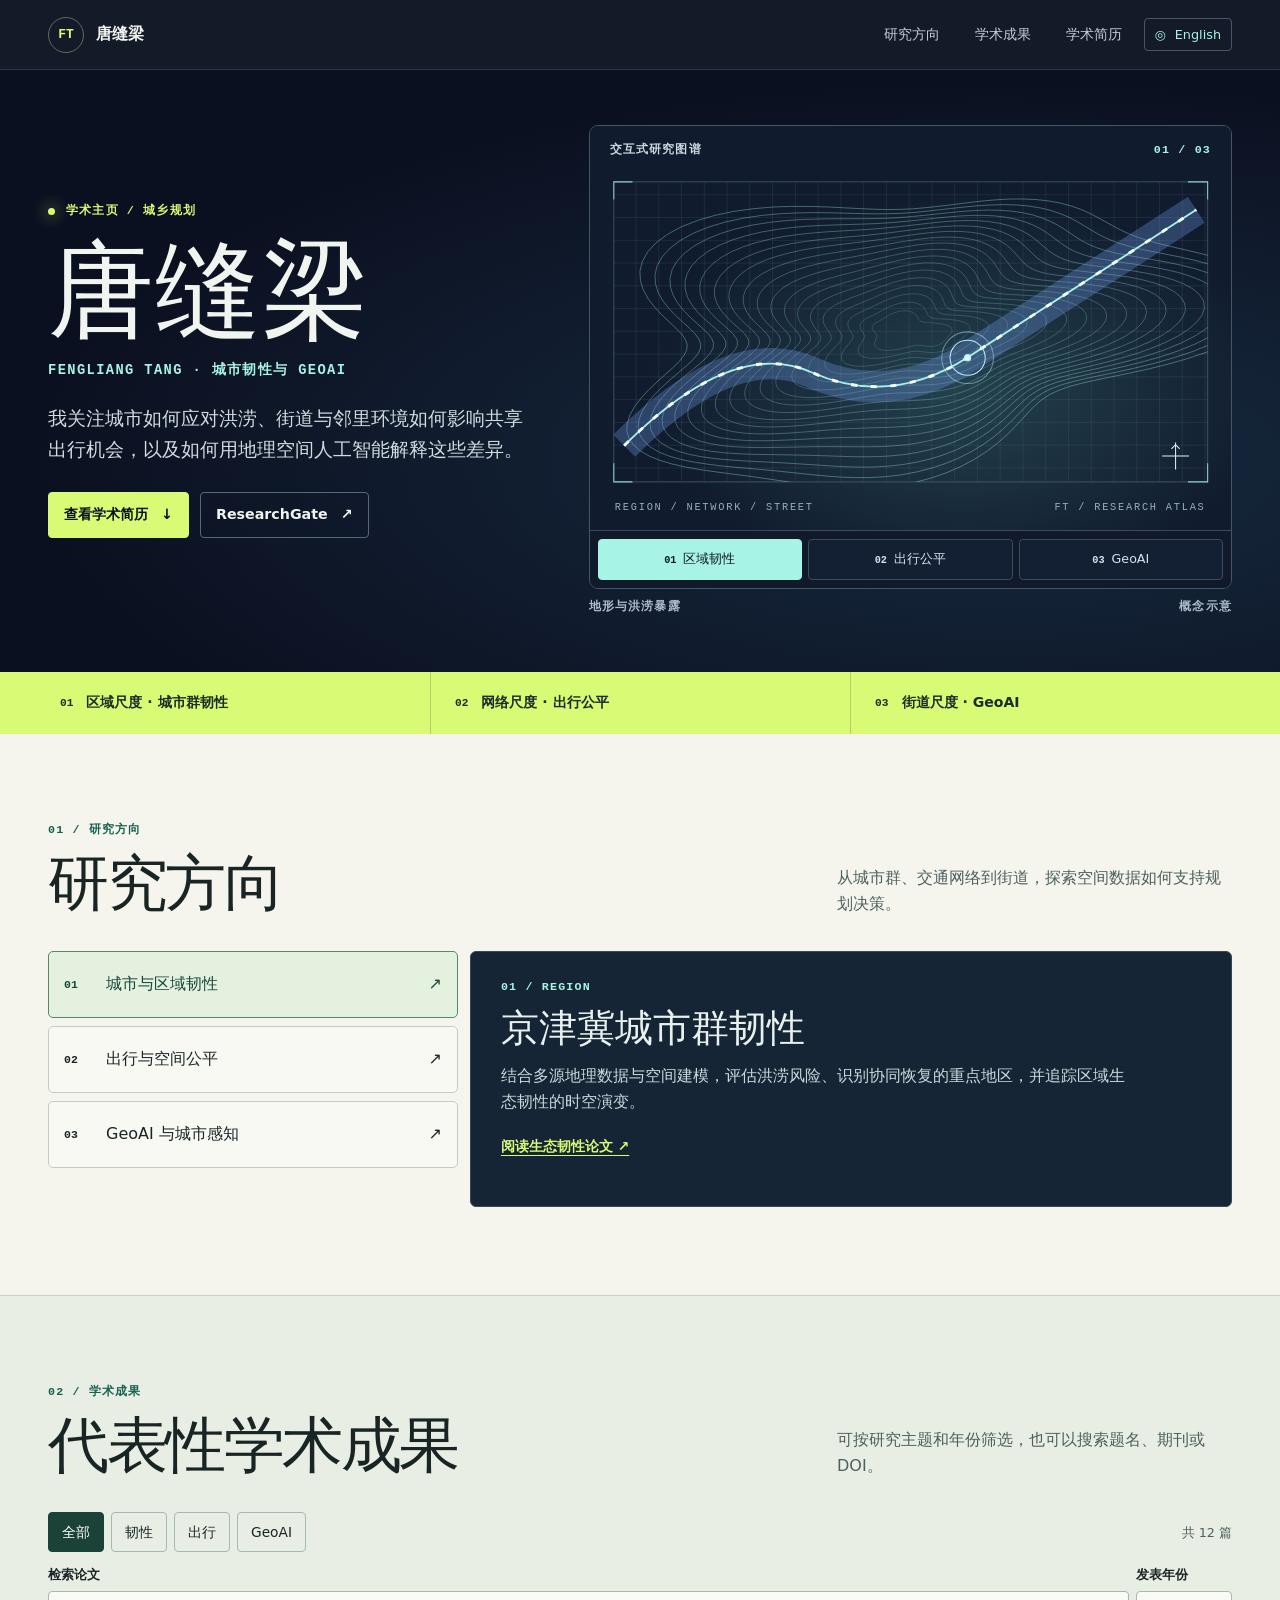
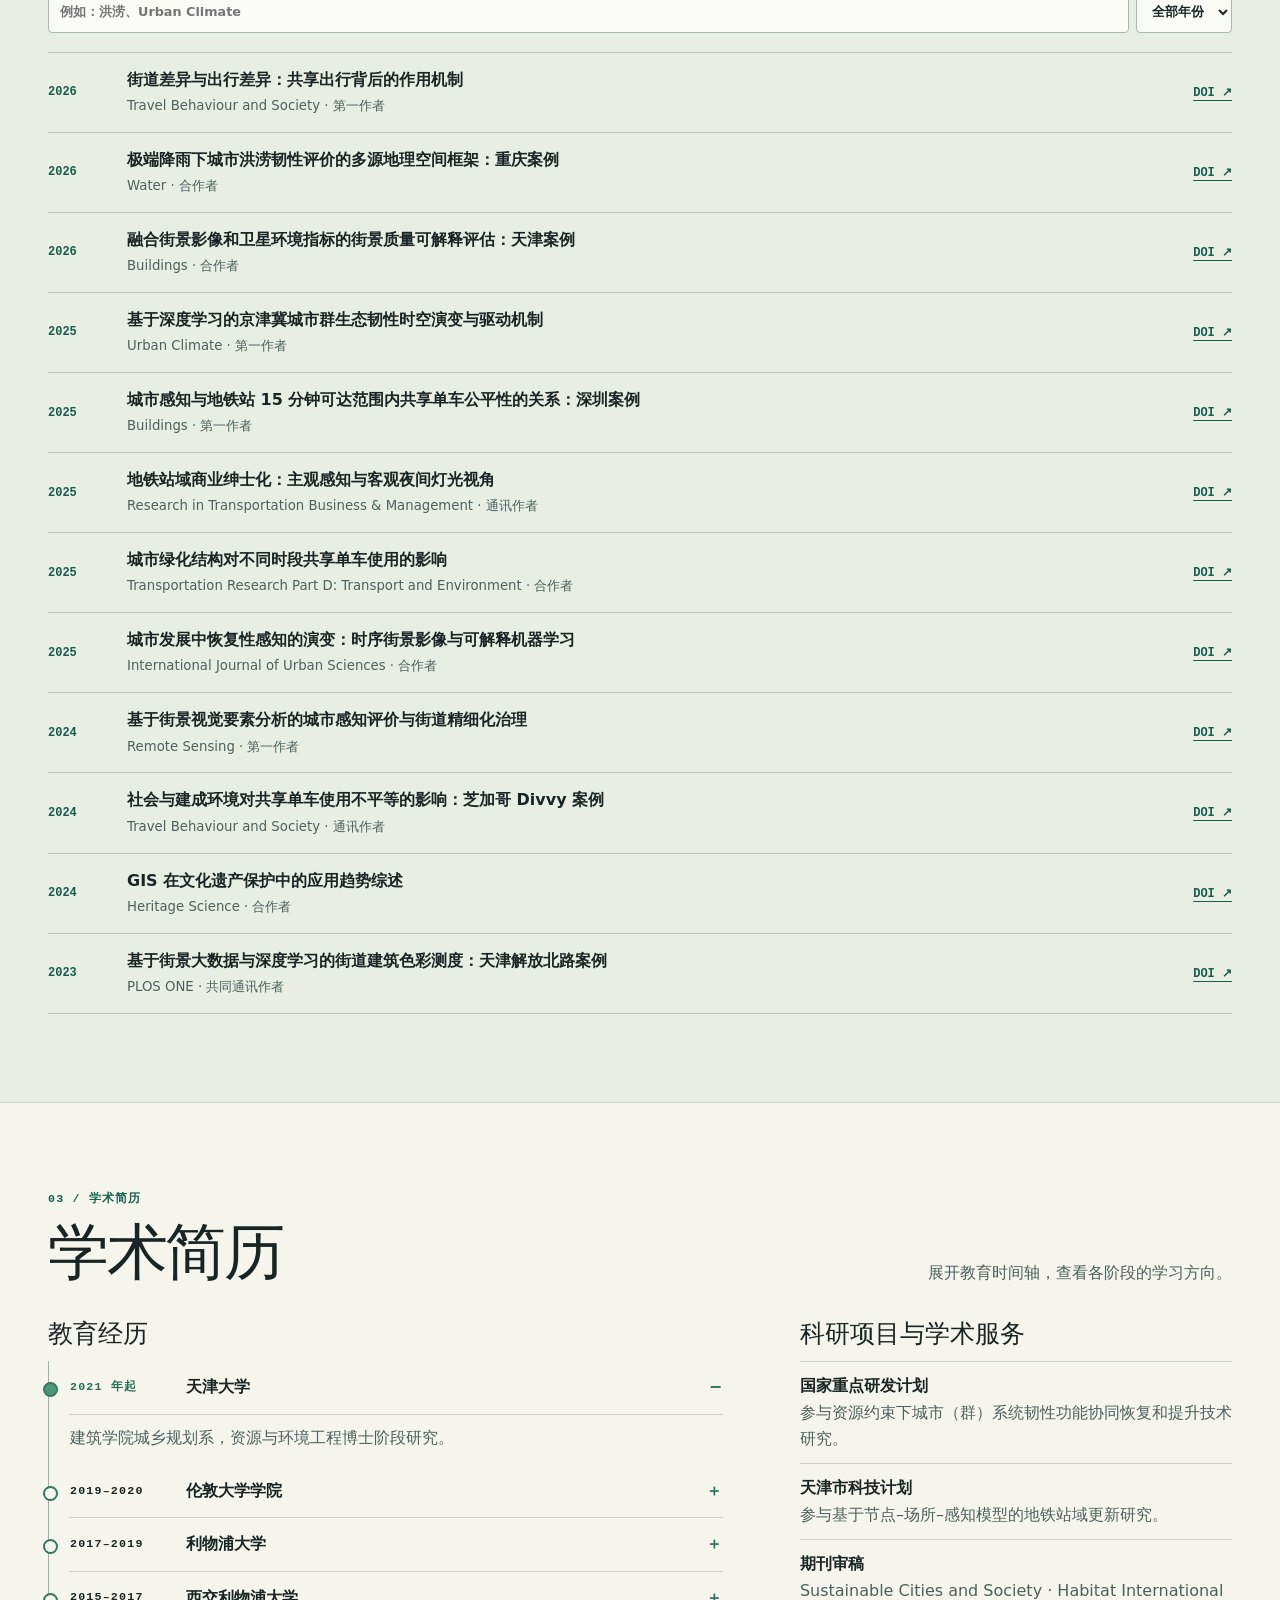
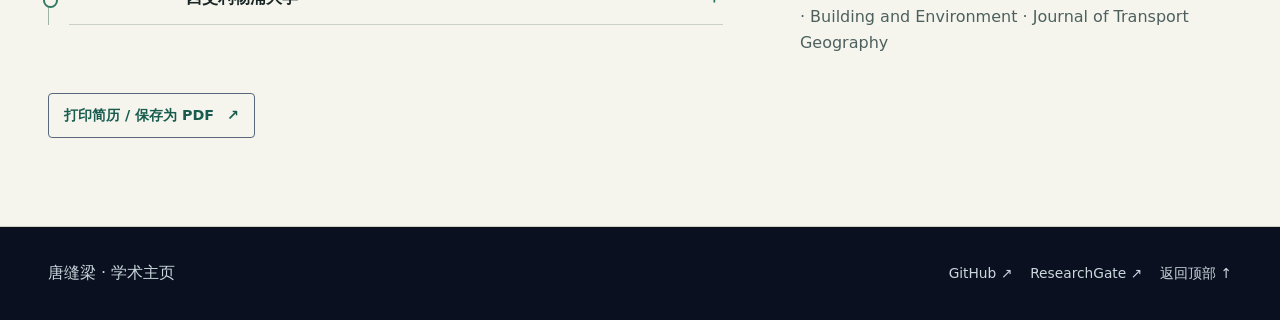
==== commit a7027265: "Upgrade academic homepage with Chinese and English research atlas" ====
--- a/index.html
+++ b/index.html
@@ -1,222 +1,384 @@
 <!doctype html>
-<html lang="en">
+<html lang="zh-CN">
 <head>
 <meta charset="utf-8">
 <meta name="viewport" content="width=device-width,initial-scale=1">
-<meta name="description" content="Fengliang Tang's academic portfolio, with research on regional resilience, mobility equity and geospatial AI.">
-<meta name="theme-color" content="#0d191d">
-<title>Fengliang Tang | Urban Resilience &amp; GeoAI</title>
-<link rel="icon" href="data:image/svg+xml,%3Csvg xmlns='http://www.w3.org/2000/svg' viewBox='0 0 32 32'%3E%3Crect width='32' height='32' rx='7' fill='%230d191d'/%3E%3Cpath d='M7 23V9h17m-12 7h10' fill='none' stroke='%2393e4ce' stroke-width='2'/%3E%3C/svg%3E">
+<meta name="description" content="唐缝梁的学术主页。研究方向包括城市群韧性、交通公平与地理空间人工智能。">
+<meta name="theme-color" content="#0b1020">
+<title>唐缝梁｜城市韧性与 GeoAI</title>
+<link rel="icon" href="data:image/svg+xml,%3Csvg xmlns='http://www.w3.org/2000/svg' viewBox='0 0 32 32'%3E%3Crect width='32' height='32' rx='7' fill='%230b1020'/%3E%3Cpath d='M7 24V9h17m-12 7h10' fill='none' stroke='%23d7fa73' stroke-width='2'/%3E%3C/svg%3E">
 <style>
-:root{color-scheme:light;--paper:#f5f5ed;--ink:#132527;--muted:#4e6462;--night:#0d191d;--line:#c9d5cb;--mint:#a8f2db;--lime:#def788;--accent:#0d6353;--mono:ui-monospace,SFMono-Regular,Consolas,monospace;--serif:Georgia,"Times New Roman",serif}
-*,*::before,*::after{box-sizing:border-box}
+:root{color-scheme:light;--night:#0b1020;--panel:#121b2d;--paper:#f5f5ee;--ink:#192525;--muted:#4d605e;--line:#c9d2c5;--lime:#d8fa75;--mint:#a7f3e5;--blue:#aac1ff;--mono:ui-monospace,SFMono-Regular,Consolas,monospace;--display:"Songti SC","Noto Serif CJK SC","STSong","SimSun",Georgia,serif;--sans:system-ui,"PingFang SC","Microsoft YaHei",sans-serif}
+*{box-sizing:border-box}
 [hidden]{display:none!important}
-html{scroll-behavior:smooth}
-body{margin:0;background:var(--paper);color:var(--ink);font:16px/1.55 system-ui,sans-serif}
-a{color:inherit;text-underline-offset:4px}
-button{font:inherit;cursor:pointer}
-a:focus-visible,button:focus-visible,summary:focus-visible{outline:3px solid #238b77;outline-offset:5px}
-.wrap{width:min(1180px,calc(100% - 88px));margin-inline:auto}
-.skip{position:absolute;z-index:5;top:8px;left:8px;padding:10px 16px;background:white;transform:translateY(-150%)}
+html{scroll-behavior:smooth;scroll-padding-top:90px}
+html[lang=zh-CN] [lang=en].locale,html[lang=en] [lang=zh-CN].locale{display:none!important}
+html[lang=zh-CN] .language [lang=zh-CN],html[lang=en] .language [lang=en]{display:none}
+body{margin:0;background:var(--paper);color:var(--ink);font:16px/1.65 var(--sans)}
+a{color:inherit;text-underline-offset:4px} button,input,select{font:inherit;color:inherit}button{cursor:pointer}
+:focus-visible{outline:3px solid #2f8c79;outline-offset:4px}
+h1,h2,h3,p{margin:0}svg{display:block;max-width:100%}
+.wrap{width:min(1220px,calc(100% - 96px));margin-inline:auto}
+.mono{font:650 .73rem/1.45 var(--mono);letter-spacing:.1em;text-transform:uppercase}
+.skip{position:fixed;top:10px;left:10px;z-index:10;padding:10px 16px;background:white;transform:translateY(-150%)}
 .skip:focus{transform:none}
-.mono{font:600 .72rem/1.5 var(--mono);text-transform:uppercase;letter-spacing:.13em}
-.top,.hero,.foot{background:var(--night);color:#f1f4ec}
-.top{border-bottom:1px solid #263a3e}
-.top .wrap,.foot .wrap{display:flex;align-items:center;justify-content:space-between;gap:20px}
-.top .wrap{min-height:74px}
-.brand{display:flex;align-items:center;gap:13px;text-decoration:none;white-space:nowrap}
-.mark{display:grid;place-items:center;width:36px;height:36px;border:1px solid #4f766e;color:var(--mint);font:600 14px var(--mono)}
-.nav{display:flex;align-items:center;gap:clamp(12px,3vw,32px);flex-wrap:wrap}
-.nav a{color:#cbdad6;text-decoration:none;font-size:.89rem}
-.nav a:hover,.foot a:hover{color:var(--mint)}
-.nav a:last-child{color:var(--mint)}
-.hero{position:relative;overflow:hidden}
-.hero-grid{display:grid;grid-template-columns:1.04fr 1fr;align-items:center;gap:22px;min-height:595px;padding-block:56px 49px}
-.eyebrow{display:flex;align-items:center;gap:10px;color:var(--mint)}
-.eyebrow::before{content:"";width:24px;height:1px;background:currentColor}
-.hero h1{margin:24px 0 9px;max-width:8ch;font:400 clamp(4.8rem,8.65vw,8.2rem)/.88 var(--serif);letter-spacing:-.064em}
-.hero h1 em{color:var(--mint);font-weight:400}
-.cn{color:#a9c0b9;font-size:.96rem;letter-spacing:.25em;margin:18px 0 24px}
-.lead{max-width:430px;margin:0;color:#cbdbd7;font-size:clamp(1rem,1.6vw,1.17rem)}
-.actions{display:flex;flex-wrap:wrap;gap:12px;margin-top:31px}
-.btn{display:inline-flex;align-items:center;justify-content:center;gap:13px;min-height:43px;padding:9px 16px;border:1px solid #60817b;text-decoration:none;font-weight:650;font-size:.88rem;background:none;color:inherit}
-.btn:hover{border-color:currentColor}
-.btn.primary{background:var(--mint);border-color:var(--mint);color:var(--night)}
-.btn.primary:hover{background:#d2ffef}
-.figure{margin:0;min-width:0}
-.atlas{display:block;width:100%;height:auto}
-.figtext{color:#99b6b1;display:flex;justify-content:space-between;gap:15px;border-top:1px solid #2b4447;padding:12px 0 0;font-size:.62rem}
-.research-band{background:var(--lime);color:#22311c}
-.research-band .wrap{min-height:56px;display:flex;align-items:center;justify-content:space-between;gap:9px 20px;flex-wrap:wrap;padding-block:13px}
-.research-band span+span::before{content:"+";margin-right:11px;color:#455f31}
+.top{position:sticky;top:0;z-index:4;background:#0b1020f4;color:#f2f5ef;border-bottom:1px solid #2a3446;backdrop-filter:blur(12px)}
+.top .wrap,.foot .wrap{display:flex;align-items:center;justify-content:space-between;gap:22px}
+.top .wrap{min-height:69px}
+.top nav{display:flex;gap:clamp(12px,3vw,35px);align-items:center;margin-left:auto}
+.top a,.foot a{text-decoration:none}
+.top nav a{font-size:.88rem;color:#c3cddc}.top nav a:hover,.foot a:hover{color:var(--lime)}
+.brand{display:inline-flex;align-items:center;gap:12px;white-space:nowrap;font-weight:650}
+.mark{display:grid;place-items:center;width:36px;height:36px;border:1px solid #596e5a;color:var(--lime);border-radius:50%;font:650 13px var(--mono)}
+.language{display:inline-flex;align-items:center;gap:9px;padding:5px 10px;border:1px solid #47566b;border-radius:4px;background:none;color:var(--mint);font-size:.8rem;white-space:nowrap}
+.hero{background:radial-gradient(ellipse at 78% 65%,#172b40 0%,#0b1020 69%);color:#f1f5ef}
+.hero-grid{display:grid;grid-template-columns:.88fr 1.12fr;gap:35px;align-items:center;min-height:602px;padding-block:49px 50px}
+.kicker{display:flex;align-items:center;gap:11px;color:var(--lime)}
+.kicker::before{content:"";width:7px;height:7px;border-radius:50%;background:currentColor;box-shadow:0 0 16px currentColor}
+.hero h1{margin:16px 0 7px;font:500 clamp(4.2rem,8.3vw,8rem)/1.05 var(--display);letter-spacing:.01em;white-space:nowrap}
+html[lang=en] .hero h1{white-space:normal;font:400 clamp(3.8rem,7.9vw,7.3rem)/.9 Georgia,serif;letter-spacing:-.075em;max-width:7.8ch}
+.hero h1 em{color:var(--lime);font-style:normal}
+.subname{color:var(--mint);margin:13px 0 22px;font-size:.86rem}
+.lead{font-size:clamp(1.04rem,1.6vw,1.19rem);max-width:480px;color:#d1dbdf}
+.buttons{display:flex;flex-wrap:wrap;gap:11px;margin-top:27px}
+.cta{display:inline-flex;align-items:center;gap:13px;text-decoration:none;border:1px solid #58677c;border-radius:4px;padding:10px 15px;font-size:.89rem;font-weight:650;background:none}
+.cta:hover{border-color:currentColor}
+.cta.primary{background:var(--lime);border-color:var(--lime);color:var(--night)}
+.cta.primary:hover{background:#eaffad}
+.atlas{--scene:#a7f3e5;margin:0;min-width:0;color:var(--scene);transition:color .35s}
+.atlas[data-mode=mobility]{--scene:#d8fa75}
+.atlas[data-mode=geoai]{--scene:#adc0ff}
+.atlas-shell{position:relative;overflow:hidden;background:#0e1929;border:1px solid #455566;border-radius:9px}
+.atlas-header{position:absolute;inset:0 0 auto;z-index:2;padding:16px 20px;display:flex;justify-content:space-between;gap:10px;color:#ced7e2;pointer-events:none}
+.atlas-header span:last-child{color:var(--scene)}
+.atlas-art{width:100%;height:auto;aspect-ratio:620/391}
+.layer{opacity:0;transition:opacity .45s ease}
+[data-mode=resilience] .layer.resilience,[data-mode=mobility] .layer.mobility,[data-mode=geoai] .layer.geoai{opacity:1}
+.atlas-art .orbit{transform-origin:center;animation:breathe 7s ease-in-out infinite}
+.flow{stroke-dasharray:6 13;animation:flow 9s linear infinite}
+@keyframes flow{to{stroke-dashoffset:-152}}
+@keyframes breathe{50%{opacity:.52}}
+.atlas-controls{display:grid;grid-template-columns:repeat(3,1fr);padding:8px;gap:6px;background:#101a2a;border-top:1px solid #3c4c60}
+.atlas-controls button{display:flex;align-items:center;justify-content:center;gap:7px;padding:9px 5px;min-height:38px;white-space:nowrap;border:1px solid #3a4b60;border-radius:4px;background:#131f32;color:#d7e0ed;font-size:.79rem}
+.atlas-controls button:hover{border-color:var(--scene)}
+.atlas-controls button[aria-pressed=true]{background:var(--scene);color:#101824;border-color:var(--scene)}
+.atlas-controls small{font:650 .64rem var(--mono)}
+.figcap{display:flex;justify-content:space-between;gap:10px;margin-top:10px;color:#adbdcb}
+.scale{color:#1b2b26;background:var(--lime)}
+.scale .wrap{display:grid;grid-template-columns:1fr 1.1fr 1fr}
+.scale a{display:flex;align-items:center;gap:13px;padding:14px 12px;min-height:62px;text-decoration:none;font-size:.88rem;font-weight:650}
+.scale a+a{border-left:1px solid #b4cf67;padding-left:24px}
+.scale a:hover{text-decoration:underline}.scale b{font:650 .7rem var(--mono)}
 .section{padding-block:88px;border-bottom:1px solid var(--line)}
-.section-label{color:var(--accent);margin:0 0 12px}
-.section h2{font:400 clamp(2.7rem,5vw,4.6rem)/1 var(--serif);letter-spacing:-.046em;margin:0}
-.section-head{display:flex;justify-content:space-between;align-items:end;gap:22px;margin-bottom:36px}
-.section-head p:last-child{max-width:400px;color:var(--muted);margin:0}
-.projects{display:grid;grid-template-columns:repeat(3,minmax(0,1fr));gap:15px}
-.project{border:1px solid var(--line);padding:23px;display:flex;flex-direction:column;min-height:264px}
-.project h3{font:400 1.78rem/1.09 var(--serif);letter-spacing:-.02em;margin:16px 0 10px}
-.project p{color:var(--muted);margin:0 0 18px}
-.project a{align-self:start;margin-top:auto;font-weight:650;font-size:.82rem;color:var(--accent)}
-.index{font:600 .76rem var(--mono);color:var(--accent);display:flex;justify-content:space-between;align-items:center}
-.index svg{width:36px;height:36px;stroke:var(--accent);stroke-width:1.3;fill:none}
-.publications{background:#eaf1e9}
-.filters{display:flex;flex-wrap:wrap;align-items:center;gap:7px;margin-bottom:17px}
-.filters button{border:1px solid #aabfb3;background:transparent;color:var(--ink);padding:8px 13px;border-radius:2px;font-size:.82rem}
-.filters button[aria-pressed=true]{color:#fff;background:#163e35;border-color:#163e35}
+.section-head{display:flex;justify-content:space-between;align-items:end;gap:26px;margin-bottom:33px}
+.section-head h2{font:500 clamp(2.45rem,4.8vw,4.2rem)/1.12 var(--display);letter-spacing:-.04em}
+html[lang=en] .section-head h2{font-family:Georgia,serif}
+.section-head>p{max-width:395px;color:var(--muted)}
+.label{color:#16624f;margin-bottom:10px}
+.research-layout{display:grid;grid-template-columns:.78fr 1.45fr;gap:12px}
+.research-nav{display:grid;align-content:start;gap:8px}
+.research-nav button{display:grid;grid-template-columns:32px 1fr auto;align-items:center;gap:10px;text-align:left;border:1px solid #c3cec1;border-radius:5px;background:#f8f9f3;padding:18px 15px;min-height:67px}
+.research-nav button[aria-pressed=true]{background:#e5f1df;border-color:#598671;color:#16493c}
+.research-nav button>span:first-child{font:700 .72rem var(--mono)}
+.research-nav button>span:last-child{transition:transform .2s}
+.research-nav button:hover>span:last-child{transform:translateX(4px)}
+.project{min-height:256px;padding:27px 30px;border-radius:6px;background:#152535;color:#e9f1ee;border:1px solid #334b57}
+.project+.project{margin-top:9px}.project[hidden]+.project{margin-top:0}
+.project .mono{color:var(--mint)}
+.project h3{margin:10px 0 12px;font:500 clamp(1.55rem,3vw,2.5rem)/1.18 var(--display)}
+.project p:not(.mono){max-width:62ch;color:#cbd9dd}
+.project a{display:inline-block;margin-top:19px;color:var(--lime);font-size:.86rem;font-weight:650}
+.publications{background:#e9eee5}
+.filters{display:grid;gap:12px;margin-bottom:19px}
+.filter-row{display:flex;gap:7px;flex-wrap:wrap;align-items:center}
+.filters button{min-height:40px;border:1px solid #a5baae;border-radius:4px;background:transparent;padding:7px 13px;font-size:.86rem}
+.filters button[aria-pressed=true]{background:#1b4237;border-color:#1b4237;color:#fff}
+.filters label{display:grid;gap:5px;font-size:.8rem;font-weight:650}
+.filters label:first-child{flex:1 1 240px}
+.filters input,.filters select{min-height:42px;padding:8px 11px;background:#fafbf6;border:1px solid #a5baae;border-radius:4px}
 .filters output{font-size:.8rem;color:var(--muted);margin-left:auto}
-.paper-list{margin:0;padding:0;list-style:none;border-top:1px solid #baccc2}
-.paper{display:grid;grid-template-columns:70px 1fr 64px;gap:15px;align-items:center;padding:17px 0;border-bottom:1px solid #baccc2}
-.paper time{font:600 .83rem var(--mono);color:var(--accent)}
-.paper h3{font-size:1.02rem;line-height:1.35;margin:0 0 5px}
-.paper p{font-size:.81rem;color:var(--muted);margin:0}
-.paper .doi{font:650 .74rem var(--mono);justify-self:end;color:var(--accent)}
-.paper[hidden]{display:none}
-.cv-layout{display:grid;grid-template-columns:1.45fr 1fr;gap:clamp(24px,7vw,95px)}
-.cv-layout h3{margin:0 0 18px;font:400 1.62rem var(--serif)}
-.timeline{margin:0;list-style:none;padding:0 0 0 20px;border-left:1px solid #a1b9ad}
-.timeline li{position:relative;padding:0 0 22px}
-.timeline li:last-child{padding-bottom:0}
-.timeline li::before{content:"";position:absolute;left:-25px;top:.35em;width:9px;height:9px;background:var(--paper);border:2px solid var(--accent);border-radius:50%}
-.timeline time{color:var(--accent)}
-.timeline h4{margin:2px 0;font-size:1rem}
-.timeline p,.service p{color:var(--muted);margin:0}
-.service>div{border-top:1px solid var(--line);padding:13px 0}
-.service h4{margin:0 0 3px}
-.cv .btn{margin-top:24px;color:var(--accent)}
-.foot .wrap{min-height:100px;flex-wrap:wrap;padding-block:22px}
-.foot a{font-size:.88rem}
-.foot p{margin:0;color:#b8ccc6}
-@media(max-width:900px){.wrap{width:calc(100% - 56px)}.hero-grid{min-height:0}.hero h1{font-size:clamp(3.9rem,10vw,6rem)}.section{padding-block:65px}.project{padding:17px}}
-@media(max-width:680px){.wrap{width:calc(100% - 36px)}.hero-grid,.cv-layout,.projects{grid-template-columns:1fr}.hero-grid{padding-block:42px 28px;gap:22px}.hero h1{font-size:clamp(4.25rem,15vw,6.2rem)}.figure{width:min(100%,470px);margin:auto}.top .wrap{padding-block:10px;gap:10px;flex-wrap:wrap}.nav{gap:14px}.section{padding-block:49px}.section-head{display:block;margin-bottom:25px}.section-head p:last-child{margin-top:13px}.project{min-height:0}.paper{grid-template-columns:38px 1fr 46px;gap:8px}.filters output{width:100%;margin:4px 0}.research-band .wrap{justify-content:flex-start}}
-@media(prefers-reduced-motion:reduce){html{scroll-behavior:auto}}
+.paper-list{list-style:none;margin:0;padding:0;border-top:1px solid #b8c6bc}
+.paper{display:grid;grid-template-columns:65px 1fr 64px;gap:14px;align-items:center;padding:15px 0;border-bottom:1px solid #b8c6bc}
+.paper:hover{background:#ffffff70}
+.paper time,.paper a{color:#175c4e;font:650 .75rem var(--mono)}
+.paper a{justify-self:end}
+.paper h3{font-size:1rem;line-height:1.45;margin-bottom:4px}
+.paper p{font-size:.83rem;color:var(--muted)}
+.empty{margin-top:18px;color:var(--muted)}
+.cv-grid{display:grid;grid-template-columns:1.25fr .8fr;gap:clamp(26px,6vw,80px)}
+.cv-grid h3{margin:0 0 12px;font:500 1.55rem/1.2 var(--display)}
+.timeline{margin:0;padding:0 0 0 20px;list-style:none;border-left:1px solid #9db4a5}
+.timeline li{position:relative}
+.timeline li::before{content:"";position:absolute;left:-26px;top:21px;width:11px;height:11px;background:var(--paper);border:2px solid #337964;border-radius:50%}
+.timeline li:has(details[open])::before{background:#4f9578}
+.timeline summary{display:grid;grid-template-columns:104px 1fr auto;align-items:center;gap:12px;padding:13px 1px;border-bottom:1px solid var(--line);cursor:pointer;font-weight:650;list-style:none}
+.timeline summary::-webkit-details-marker{display:none}
+.timeline summary::after{content:"＋";color:#26725f}.timeline details[open] summary::after{content:"−"}
+.timeline summary time{color:#276c59}
+.timeline details>p{padding:10px 1px 14px;color:var(--muted)}
+.service>div{padding:11px 0;border-top:1px solid var(--line)}
+.service h4{margin:0}.service p{color:var(--muted)}
+.cv .cta{margin-top:25px;color:#175c4e}
+.foot{background:#0b1020;color:#c9d7dd}
+.foot .wrap{min-height:93px;padding-block:16px;flex-wrap:wrap}
+.foot nav{display:flex;gap:18px;flex-wrap:wrap;font-size:.86rem}
+@media(max-width:930px){.wrap{width:calc(100% - 52px)}.hero-grid{min-height:530px;gap:22px}.section{padding-block:62px}}
+@media(max-width:700px){html{scroll-padding-top:110px}.wrap{width:calc(100% - 34px)}.top .wrap{gap:9px 15px;flex-wrap:wrap;padding-block:9px}.top nav{gap:14px}.top nav a{font-size:.79rem}.hero-grid,.research-layout,.cv-grid{grid-template-columns:1fr}.hero-grid{min-height:0;padding-block:39px 24px;gap:32px}.hero h1{font-size:clamp(4.05rem,14vw,6.2rem)}.atlas{width:100%}.scale a{font-size:.76rem;gap:4px;align-items:flex-start;flex-direction:column;padding:9px 4px;min-height:0}.scale a+a{padding-left:10px}.section{padding-block:48px}.section-head{display:block;margin-bottom:22px}.section-head>p{margin-top:12px}.research-nav button{padding:12px;min-height:50px}.project{min-height:0;padding:22px}.paper{grid-template-columns:39px 1fr 42px;gap:8px}.timeline summary{grid-template-columns:82px 1fr auto;gap:8px}.filters output{margin-left:0}}
+@media(max-width:390px){.top nav{order:3;margin-left:0;width:100%;justify-content:space-between}.atlas-header{padding:10px 12px}.atlas-controls button{font-size:.7rem;gap:4px}.figcap{font-size:.62rem}}
+@media(prefers-reduced-motion:reduce){*,*::before,*::after{animation:none!important;transition:none!important;scroll-behavior:auto!important}}
 @media print{
 @page{margin:15mm}
-body{color:#111;background:#fff;font-size:10pt}
-.wrap{width:100%}
-.top,.research-band,.figure,.eyebrow,.actions,.foot,.skip,#research,.filters,.cv .btn,.cn,.section-label{display:none!important}
-main{display:flex;flex-direction:column}.hero{order:-3;background:#fff;color:#111}.cv{order:-2}
-.hero-grid,.section{display:block;padding:0 0 14px;min-height:0;border:0}
-.hero h1,.hero h1 em{color:#111;font:400 31pt/1 var(--serif);max-width:none;letter-spacing:-.03em;margin:0 0 7px}
-.lead{color:#333;max-width:none;font-size:10pt}
-.cv-layout{display:block}.cv-layout h3{margin:7px 0 4px;font-size:14pt}
-.timeline{padding-left:12px;border:0}.timeline li{padding:0 0 4px;break-inside:avoid}.timeline li::before{display:none}
-.service>div{padding:3px 0;break-inside:avoid}
-.publications{background:#fff}.section-head{display:block;margin:0 0 7px}.section-head p:last-child{display:none}.section h2{font-size:19pt}
-.paper,.paper[hidden]{display:grid!important;grid-template-columns:34px 1fr auto;gap:6px;padding:5px 0;break-inside:avoid}.paper h3{font-size:9.5pt}.paper p{font-size:8.5pt}.paper .doi::after{content:"  " attr(data-doi);font-size:7pt}
+body{background:white;color:#111;font-size:10pt}.wrap{width:100%}
+.top,.atlas,.kicker,.buttons,.scale,#research,.filters,.cv .cta,.foot,.skip,.empty{display:none!important}
+main{display:flex;flex-direction:column}.hero{order:-3;background:white;color:#111}.cv{order:-2}
+.hero-grid,.section,.cv-grid{display:block;min-height:0;padding:0 0 13px;border:0}
+html .hero h1,html[lang=en] .hero h1{font-size:29pt;line-height:1.05;max-width:none;margin:0}
+.hero h1 em,.subname,.lead,.label{color:#333}.subname,.label{margin:3px 0}
+.section-head{display:block;margin:0 0 6px}.section-head h2{font-size:18pt}.section-head>p{display:none}
+.timeline summary,.service>div{padding:3px 0}.timeline li::before,.timeline summary::after{display:none!important}
+.timeline details>p{display:block!important;padding:2px 0 5px}.timeline details::details-content{content-visibility:visible!important;display:block!important;height:auto!important}
+.publications{background:white}.paper,.paper[hidden]{display:grid!important;grid-template-columns:33px 1fr auto;gap:6px;padding:4px 0;break-inside:avoid}.paper h3{font-size:9.5pt}.paper p{font-size:8pt}
 }
 </style>
 </head>
 <body>
-<a class="skip" href="#main">Skip to content</a>
+<a class="skip" href="#main"><span lang="zh-CN" class="locale">跳到正文</span><span lang="en" class="locale">Skip to content</span></a>
 <header class="top" id="top"><div class="wrap">
-<a class="brand mono" href="#top"><span class="mark" aria-hidden="true">FT</span>Fengliang Tang</a>
-<nav class="nav" aria-label="Main navigation"><a href="#research">Research</a><a href="#publications">Publications</a><a href="#cv">Academic CV</a></nav>
+<a class="brand" href="#top"><span class="mark" aria-hidden="true">FT</span><span lang="zh-CN" class="locale">唐缝梁</span><span lang="en" class="locale">Fengliang Tang</span></a>
+<nav aria-label="主导航" data-en-label="Main navigation"> <a href="#research"><span lang="zh-CN" class="locale">研究方向</span><span lang="en" class="locale">Research</span></a><a href="#publications"><span lang="zh-CN" class="locale">学术成果</span><span lang="en" class="locale">Publications</span></a><a href="#cv"><span lang="zh-CN" class="locale">学术简历</span><span lang="en" class="locale">Academic CV</span></a></nav>
+<button type="button" class="language" id="language" hidden><span aria-hidden="true">◎</span><span lang="zh-CN">中文</span><span lang="en">English</span></button>
 </div></header>
 <main id="main">
 <section class="hero" aria-labelledby="name"><div class="wrap hero-grid">
 <div>
-<p class="eyebrow mono">Academic portfolio</p>
-<h1 id="name">Fengliang <em>Tang</em></h1>
-<p class="cn" lang="zh">唐缝梁</p>
-<p class="lead">I study how cities withstand floods, how neighborhoods shape access to shared mobility, and how geospatial AI can help explain both.</p>
-<div class="actions"><a class="btn primary" href="#cv">Explore my CV <span aria-hidden="true">↓</span></a><a class="btn" href="https://www.researchgate.net/profile/Fengliang_Tang2/research">ResearchGate <span aria-hidden="true">↗</span></a></div>
-</div>
-<figure class="figure">
-<svg class="atlas" viewBox="0 0 600 452" aria-hidden="true" xmlns="http://www.w3.org/2000/svg">
+<p class="kicker mono"><span lang="zh-CN" class="locale">学术主页 / 城乡规划</span><span lang="en" class="locale">Academic portfolio / Urban planning</span></p>
+<h1 id="name"><span lang="zh-CN" class="locale">唐缝梁</span><span lang="en" class="locale">Fengliang <em>Tang</em></span></h1>
+<p class="subname mono"><span lang="zh-CN" class="locale">Fengliang Tang · 城市韧性与 GeoAI</span><span lang="en" class="locale">唐缝梁 · Urban resilience &amp; GeoAI</span></p>
+<p class="lead"><span lang="zh-CN" class="locale">我关注城市如何应对洪涝、街道与邻里环境如何影响共享出行机会，以及如何用地理空间人工智能解释这些差异。</span><span lang="en" class="locale">I study how cities withstand floods, how neighborhoods shape access to shared mobility, and how geospatial AI can explain these differences.</span></p>
+<div class="buttons"><a class="cta primary" href="#cv"><span lang="zh-CN" class="locale">查看学术简历</span><span lang="en" class="locale">Explore my CV</span> <span aria-hidden="true">↓</span></a><a class="cta" href="https://www.researchgate.net/profile/Fengliang_Tang2/research">ResearchGate <span aria-hidden="true">↗</span></a></div>
+</div>
+<figure class="atlas" data-mode="resilience">
+<div class="atlas-shell">
+<div class="atlas-header mono"><span><span lang="zh-CN" class="locale">交互式研究图谱</span><span lang="en" class="locale">Interactive research atlas</span></span><span id="atlas-index" aria-live="polite">01 / 03</span></div>
+<svg class="atlas-art" viewBox="0 0 620 391" aria-hidden="true" xmlns="http://www.w3.org/2000/svg">
 <defs>
-<pattern id="grid" width="22" height="22" patternUnits="userSpaceOnUse"><path d="M22 0H0V22" fill="none" stroke="#355052" stroke-width=".55"/></pattern>
-<radialGradient id="glow"><stop stop-color="#16413d"/><stop offset="1" stop-color="#0d191d"/></radialGradient>
-<clipPath id="art"><rect x="16" y="21" width="568" height="406"/></clipPath>
+  <pattern id="map-grid" width="22" height="22" patternUnits="userSpaceOnUse"><path d="M22 0H0V22" fill="none" stroke="#596c83" stroke-width=".55"/></pattern>
+  <radialGradient id="map-glow" cx=".58" cy=".65"><stop stop-color="#24414e"/><stop offset="1" stop-color="#101b2d"/></radialGradient>
+  <clipPath id="map-window"><rect x="23" y="54" width="574" height="290" rx="3"/></clipPath>
 </defs>
-<g clip-path="url(#art)">
-<rect x="16" y="21" width="568" height="406" fill="url(#glow)"/>
-<rect x="16" y="21" width="568" height="406" fill="url(#grid)"/>
-<g fill="none" stroke="#6bd7bc" stroke-width="1.05">
-<path d="M340.1,228.5L341.4,229.6L342.5,230.7L343.1,231.9L343.5,233.1L343.5,234.3L343.3,235.5L342.9,236.7L342.3,237.9L341.7,239.0L341.0,240.1L340.3,241.2L339.6,242.2L338.9,243.2L338.2,244.2L337.5,245.3L336.8,246.3L336.1,247.3L335.3,248.3L334.4,249.3L333.4,250.2L332.2,251.1L330.9,251.9L329.5,252.6L328.0,253.1L326.4,253.5L324.8,253.8L323.1,253.9L321.4,253.9L319.8,253.8L318.2,253.5L316.7,253.3L315.3,253.0L313.9,252.8L312.5,252.6L311.2,252.5L309.7,252.6L308.2,252.8L306.5,253.2L304.7,253.7L302.6,254.3L300.4,255.1L297.9,255.9L295.3,256.7L292.4,257.4L289.5,258.0L286.6,258.5L283.7,258.8L280.9,258.9L278.3,258.7L276.0,258.2L274.0,257.6L272.4,256.6L271.1,255.5L270.2,254.3L269.7,252.9L269.5,251.4L269.5,249.9L269.7,248.4L270.1,247.0L270.5,245.6L270.9,244.3L271.3,243.1L271.5,242.0L271.5,241.0L271.4,240.0L271.1,239.1L270.6,238.2L270.1,237.3L269.5,236.4L268.8,235.4L268.2,234.4L267.7,233.4L267.3,232.4L267.1,231.4L267.1,230.3L267.3,229.3L267.6,228.3L268.2,227.4L268.9,226.4L269.7,225.6L270.6,224.8L271.6,224.0L272.6,223.2L273.7,222.5L274.7,221.7L275.8,220.9L276.9,220.1L278.0,219.1L279.2,218.2L280.5,217.1L281.9,216.0L283.5,214.9L285.2,213.9L287.0,212.8L289.0,211.9L291.1,211.1L293.3,210.4L295.5,210.0L297.7,209.8L299.8,209.9L301.8,210.2L303.7,210.8L305.3,211.6L306.8,212.6L308.0,213.8L309.0,215.1L309.8,216.4L310.4,217.8L311.0,219.0L311.6,220.2L312.2,221.3L312.9,222.2L313.8,222.9L315.0,223.5L316.3,223.9L318.0,224.2L319.9,224.4L322.0,224.6L324.4,224.8L326.8,225.0L329.3,225.3L331.8,225.7L334.2,226.2L336.4,226.9L338.4,227.6L340.1,228.5Z" opacity="0.34"/><path d="M357.0,225.2L358.7,226.7L359.9,228.3L360.6,230.0L360.7,231.8L360.5,233.6L359.8,235.3L358.9,237.1L357.7,238.8L356.4,240.4L355.0,241.9L353.5,243.4L352.1,244.8L350.7,246.2L349.4,247.6L348.1,249.0L346.8,250.4L345.5,251.8L344.2,253.2L342.7,254.5L341.1,255.8L339.4,257.1L337.5,258.2L335.5,259.2L333.3,260.0L331.0,260.7L328.6,261.1L326.2,261.4L323.8,261.5L321.5,261.4L319.2,261.1L317.0,260.8L315.0,260.5L313.0,260.2L311.0,260.0L309.1,259.9L307.1,260.0L304.9,260.3L302.6,260.9L300.1,261.6L297.3,262.5L294.2,263.5L290.8,264.6L287.2,265.6L283.4,266.7L279.4,267.5L275.4,268.2L271.5,268.6L267.8,268.7L264.3,268.4L261.3,267.8L258.6,266.8L256.5,265.5L255.0,263.9L254.0,262.1L253.6,260.0L253.6,257.9L254.0,255.8L254.7,253.6L255.6,251.5L256.6,249.5L257.6,247.7L258.5,246.0L259.2,244.4L259.6,242.9L259.8,241.6L259.7,240.3L259.3,239.0L258.8,237.8L258.1,236.5L257.4,235.2L256.7,233.8L256.1,232.4L255.7,230.9L255.5,229.4L255.5,227.9L255.9,226.4L256.5,224.9L257.4,223.5L258.5,222.2L259.8,220.9L261.3,219.6L262.9,218.5L264.6,217.4L266.2,216.3L268.0,215.2L269.7,214.1L271.5,212.9L273.3,211.7L275.1,210.4L277.1,209.0L279.2,207.5L281.5,206.0L284.0,204.6L286.6,203.2L289.4,201.9L292.4,200.8L295.4,199.9L298.5,199.3L301.5,199.1L304.5,199.2L307.2,199.6L309.8,200.5L312.0,201.6L313.9,203.0L315.5,204.6L316.8,206.4L317.7,208.3L318.5,210.1L319.2,211.9L319.8,213.6L320.4,215.1L321.3,216.4L322.3,217.4L323.7,218.2L325.4,218.8L327.5,219.3L330.0,219.6L332.8,219.8L335.9,220.0L339.2,220.3L342.6,220.7L346.0,221.2L349.2,221.9L352.2,222.8L354.8,223.9L357.0,225.2Z" opacity="0.36"/><path d="M374.2,221.9L376.3,223.8L377.7,225.9L378.4,228.1L378.5,230.4L377.9,232.8L376.8,235.1L375.2,237.4L373.3,239.6L371.2,241.7L369.0,243.7L366.8,245.6L364.5,247.4L362.4,249.2L360.3,250.9L358.4,252.7L356.5,254.4L354.6,256.1L352.7,257.8L350.7,259.5L348.5,261.2L346.3,262.8L343.8,264.3L341.2,265.6L338.4,266.8L335.4,267.7L332.4,268.4L329.3,268.8L326.2,269.0L323.1,269.0L320.2,268.8L317.4,268.5L314.7,268.2L312.0,267.9L309.5,267.7L306.9,267.6L304.3,267.8L301.5,268.2L298.6,268.8L295.3,269.7L291.8,270.8L287.9,272.0L283.6,273.4L279.1,274.7L274.2,276.0L269.3,277.1L264.3,277.9L259.3,278.4L254.6,278.5L250.3,278.2L246.5,277.3L243.3,276.0L240.7,274.3L238.9,272.2L237.9,269.8L237.5,267.2L237.8,264.4L238.6,261.6L239.9,258.8L241.4,256.0L243.0,253.4L244.6,251.0L246.0,248.8L247.2,246.7L248.1,244.8L248.6,243.1L248.7,241.4L248.5,239.8L247.9,238.3L247.2,236.6L246.3,235.0L245.4,233.2L244.7,231.4L244.1,229.5L243.8,227.5L243.8,225.5L244.3,223.5L245.1,221.5L246.2,219.6L247.8,217.7L249.6,216.0L251.6,214.3L253.8,212.8L256.1,211.3L258.5,209.9L261.0,208.5L263.4,207.0L265.9,205.6L268.4,204.0L271.0,202.4L273.7,200.7L276.6,199.0L279.6,197.2L282.8,195.4L286.2,193.7L289.8,192.1L293.6,190.8L297.5,189.7L301.4,189.0L305.3,188.7L309.0,188.8L312.5,189.3L315.7,190.3L318.5,191.7L320.9,193.5L322.9,195.6L324.4,197.8L325.6,200.2L326.5,202.6L327.3,204.9L327.9,207.0L328.7,208.9L329.6,210.6L330.8,211.9L332.4,213.0L334.5,213.8L337.1,214.3L340.1,214.7L343.7,215.0L347.6,215.2L351.7,215.6L356.0,216.0L360.3,216.7L364.4,217.6L368.2,218.8L371.5,220.2L374.2,221.9Z" opacity="0.39"/><path d="M391.8,218.4L394.3,220.8L396.0,223.4L396.7,226.2L396.6,229.1L395.7,232.0L394.0,234.9L391.8,237.7L389.2,240.5L386.2,243.1L383.1,245.5L379.9,247.8L376.8,250.0L373.9,252.1L371.0,254.2L368.3,256.2L365.7,258.2L363.2,260.2L360.8,262.3L358.2,264.3L355.6,266.3L352.8,268.3L349.8,270.1L346.7,271.8L343.3,273.3L339.7,274.5L336.1,275.5L332.3,276.2L328.6,276.6L324.8,276.7L321.2,276.7L317.7,276.5L314.3,276.2L311.1,275.9L307.9,275.7L304.7,275.7L301.4,275.8L298.0,276.3L294.4,277.0L290.4,278.1L286.1,279.3L281.4,280.8L276.3,282.4L270.8,283.9L265.0,285.4L259.1,286.7L253.0,287.7L247.1,288.2L241.5,288.3L236.3,287.9L231.8,286.8L228.0,285.2L225.0,283.1L223.0,280.5L221.8,277.6L221.6,274.3L222.2,270.9L223.4,267.4L225.2,263.9L227.3,260.5L229.6,257.3L231.8,254.3L233.9,251.5L235.7,249.0L237.0,246.7L237.8,244.6L238.1,242.6L238.0,240.6L237.4,238.7L236.6,236.8L235.5,234.7L234.4,232.6L233.4,230.3L232.6,228.0L232.1,225.5L232.0,223.0L232.5,220.5L233.4,217.9L234.8,215.5L236.7,213.1L238.9,210.9L241.5,208.8L244.3,206.8L247.4,204.9L250.5,203.2L253.7,201.5L256.9,199.8L260.2,198.0L263.5,196.3L266.8,194.4L270.3,192.5L273.9,190.5L277.6,188.4L281.6,186.4L285.8,184.4L290.2,182.6L294.8,181.0L299.5,179.8L304.2,178.9L308.9,178.5L313.4,178.7L317.6,179.3L321.4,180.5L324.8,182.1L327.7,184.2L330.1,186.7L332.0,189.4L333.4,192.2L334.5,195.1L335.4,197.9L336.1,200.4L336.9,202.8L338.0,204.8L339.4,206.4L341.2,207.7L343.7,208.6L346.7,209.3L350.4,209.7L354.6,210.1L359.3,210.4L364.4,210.8L369.6,211.3L374.8,212.1L379.8,213.2L384.4,214.6L388.5,216.3L391.8,218.4Z" opacity="0.41"/><path d="M409.7,214.9L412.6,217.7L414.5,220.8L415.3,224.2L415.0,227.7L413.7,231.2L411.5,234.7L408.6,238.1L405.1,241.4L401.3,244.4L397.2,247.3L393.1,250.0L389.0,252.6L385.1,255.0L381.4,257.3L377.9,259.6L374.6,261.9L371.5,264.2L368.5,266.5L365.4,268.9L362.3,271.2L359.1,273.5L355.6,275.7L352.0,277.7L348.1,279.6L344.0,281.2L339.7,282.5L335.4,283.5L331.0,284.2L326.6,284.5L322.3,284.7L318.1,284.6L314.0,284.4L310.0,284.2L306.2,284.0L302.3,284.0L298.4,284.3L294.3,284.8L290.0,285.6L285.4,286.7L280.3,288.1L274.8,289.7L268.8,291.5L262.5,293.2L255.8,294.9L248.8,296.3L241.9,297.4L235.0,298.0L228.5,298.1L222.5,297.5L217.2,296.2L212.8,294.3L209.5,291.8L207.2,288.8L206.0,285.2L205.8,281.4L206.7,277.3L208.3,273.1L210.7,268.9L213.4,264.9L216.4,261.0L219.3,257.5L222.0,254.2L224.4,251.2L226.2,248.5L227.3,246.0L227.9,243.7L227.8,241.4L227.2,239.2L226.2,236.9L224.9,234.5L223.5,232.0L222.2,229.3L221.1,226.5L220.3,223.5L220.1,220.5L220.5,217.4L221.4,214.3L223.0,211.3L225.2,208.4L227.9,205.6L231.0,203.0L234.5,200.6L238.3,198.3L242.2,196.2L246.2,194.2L250.2,192.2L254.3,190.3L258.4,188.3L262.6,186.3L266.8,184.2L271.2,182.0L275.7,179.7L280.5,177.5L285.4,175.4L290.6,173.4L296.0,171.6L301.4,170.2L306.9,169.3L312.4,168.8L317.6,168.9L322.5,169.6L327.0,170.9L331.0,172.8L334.4,175.1L337.3,177.9L339.5,181.0L341.2,184.3L342.5,187.6L343.5,190.8L344.4,193.8L345.3,196.5L346.5,198.9L348.0,200.8L350.2,202.3L353.0,203.4L356.5,204.2L360.8,204.7L365.7,205.1L371.2,205.5L377.2,205.9L383.3,206.6L389.5,207.5L395.4,208.7L400.9,210.4L405.7,212.5L409.7,214.9Z" opacity="0.44"/><path d="M427.8,211.4L431.2,214.6L433.3,218.3L434.2,222.2L433.7,226.2L432.0,230.4L429.2,234.5L425.6,238.4L421.2,242.2L416.4,245.8L411.3,249.1L406.1,252.2L401.0,255.1L396.1,257.8L391.5,260.4L387.2,262.9L383.2,265.4L379.4,268.0L375.8,270.5L372.3,273.2L368.7,275.8L365.0,278.4L361.2,281.0L357.1,283.5L352.7,285.7L348.2,287.7L343.4,289.4L338.4,290.8L333.4,291.8L328.3,292.5L323.3,292.9L318.4,293.0L313.6,292.9L309.0,292.8L304.4,292.8L299.9,292.8L295.3,293.1L290.5,293.6L285.5,294.5L280.1,295.7L274.3,297.2L268.1,298.9L261.3,300.7L254.1,302.6L246.5,304.4L238.6,305.9L230.7,307.1L223.0,307.7L215.6,307.7L208.8,307.0L202.9,305.5L197.9,303.3L194.1,300.4L191.6,296.9L190.3,292.8L190.3,288.3L191.4,283.6L193.5,278.7L196.3,273.9L199.7,269.2L203.4,264.7L207.0,260.6L210.4,256.8L213.3,253.4L215.6,250.2L217.1,247.4L217.9,244.7L217.9,242.2L217.2,239.6L216.0,237.0L214.4,234.3L212.7,231.4L211.0,228.3L209.5,225.0L208.5,221.6L208.0,218.0L208.2,214.3L209.2,210.6L210.9,207.0L213.4,203.5L216.5,200.2L220.2,197.0L224.3,194.2L228.8,191.5L233.5,189.0L238.4,186.7L243.3,184.5L248.3,182.4L253.3,180.3L258.3,178.1L263.4,175.8L268.5,173.5L273.9,171.2L279.4,168.8L285.1,166.6L291.0,164.4L297.1,162.5L303.3,161.0L309.5,159.9L315.7,159.4L321.7,159.5L327.3,160.2L332.4,161.6L337.0,163.7L341.0,166.3L344.3,169.3L346.9,172.7L348.9,176.4L350.5,180.1L351.7,183.7L352.7,187.1L353.8,190.2L355.1,192.8L356.9,195.1L359.4,196.8L362.5,198.1L366.5,199.0L371.4,199.6L377.1,200.1L383.4,200.5L390.2,201.0L397.3,201.7L404.4,202.8L411.3,204.2L417.6,206.1L423.2,208.5L427.8,211.4Z" opacity="0.46"/><path d="M446.1,207.8L450.0,211.5L452.4,215.7L453.2,220.2L452.6,224.8L450.5,229.6L447.1,234.2L442.7,238.8L437.4,243.1L431.5,247.2L425.3,250.9L419.0,254.4L412.9,257.6L406.9,260.5L401.3,263.4L396.2,266.1L391.4,268.8L387.0,271.6L382.8,274.4L378.8,277.3L374.8,280.2L370.7,283.2L366.5,286.1L362.0,289.0L357.3,291.7L352.2,294.2L346.9,296.3L341.4,298.1L335.8,299.5L330.1,300.6L324.4,301.2L318.8,301.6L313.3,301.8L307.9,301.8L302.6,301.9L297.3,302.0L292.0,302.3L286.5,302.8L280.8,303.7L274.7,304.9L268.2,306.4L261.2,308.2L253.6,310.1L245.6,312.1L237.1,313.9L228.5,315.5L219.7,316.7L211.1,317.3L202.9,317.2L195.4,316.3L188.7,314.6L183.2,312.1L179.0,308.8L176.2,304.8L174.9,300.2L175.0,295.1L176.3,289.8L178.8,284.3L182.2,278.8L186.2,273.5L190.6,268.4L194.9,263.7L198.9,259.4L202.4,255.5L205.2,252.0L207.1,248.7L208.1,245.8L208.2,242.9L207.4,240.1L206.0,237.1L204.1,234.1L202.0,230.8L199.8,227.3L197.9,223.5L196.5,219.6L195.7,215.4L195.8,211.1L196.7,206.8L198.5,202.6L201.2,198.5L204.7,194.5L209.0,190.9L213.8,187.5L219.1,184.4L224.6,181.6L230.4,179.0L236.3,176.6L242.2,174.3L248.1,172.1L254.0,169.8L259.9,167.5L265.9,165.2L272.0,162.8L278.3,160.4L284.7,158.0L291.3,155.8L298.1,153.8L305.1,152.2L312.0,151.0L318.9,150.4L325.6,150.5L331.9,151.2L337.7,152.7L342.9,154.8L347.4,157.6L351.2,160.8L354.3,164.5L356.7,168.5L358.5,172.5L359.9,176.5L361.2,180.3L362.5,183.7L364.0,186.7L366.1,189.1L368.8,191.1L372.4,192.6L376.9,193.6L382.3,194.4L388.6,194.9L395.7,195.4L403.4,196.0L411.5,196.8L419.5,198.0L427.3,199.6L434.6,201.8L440.9,204.5L446.1,207.8Z" opacity="0.48"/><path d="M464.5,204.2L468.8,208.4L471.5,213.1L472.4,218.1L471.5,223.4L469.0,228.7L465.0,234.0L459.8,239.1L453.5,244.0L446.6,248.5L439.3,252.7L431.8,256.5L424.5,260.0L417.5,263.2L410.9,266.3L404.8,269.2L399.3,272.1L394.2,275.0L389.4,278.0L384.9,281.2L380.6,284.4L376.2,287.7L371.6,291.1L366.8,294.4L361.7,297.5L356.3,300.5L350.5,303.2L344.5,305.5L338.3,307.3L331.9,308.8L325.5,309.9L319.2,310.6L312.9,311.0L306.7,311.2L300.6,311.4L294.6,311.5L288.5,311.9L282.4,312.4L275.9,313.3L269.1,314.5L261.9,316.0L254.1,317.7L245.9,319.7L237.1,321.6L227.8,323.5L218.3,325.0L208.8,326.2L199.4,326.7L190.4,326.5L182.2,325.5L174.9,323.6L168.9,320.7L164.3,317.1L161.3,312.6L159.8,307.5L160.0,301.8L161.6,295.8L164.5,289.7L168.4,283.6L173.0,277.6L177.9,272.0L182.9,266.8L187.6,262.0L191.7,257.6L194.9,253.7L197.2,250.1L198.4,246.8L198.5,243.6L197.7,240.5L196.0,237.3L193.8,233.9L191.2,230.2L188.6,226.3L186.3,222.1L184.4,217.5L183.3,212.8L183.1,207.9L183.9,202.9L185.8,198.0L188.7,193.3L192.6,188.8L197.4,184.5L202.9,180.7L209.0,177.1L215.5,174.0L222.2,171.1L229.1,168.5L236.0,166.1L242.8,163.8L249.7,161.5L256.5,159.2L263.3,156.9L270.2,154.5L277.2,152.1L284.4,149.8L291.7,147.5L299.2,145.5L306.8,143.8L314.4,142.6L322.0,141.9L329.3,141.9L336.3,142.6L342.8,144.0L348.6,146.2L353.7,149.0L358.0,152.5L361.6,156.4L364.4,160.6L366.6,164.9L368.3,169.2L369.9,173.3L371.4,177.0L373.2,180.3L375.5,183.0L378.6,185.2L382.5,186.9L387.5,188.1L393.5,189.0L400.5,189.6L408.4,190.2L416.9,190.9L425.9,191.8L434.8,193.1L443.5,195.0L451.6,197.5L458.7,200.5L464.5,204.2Z" opacity="0.51"/><path d="M483.0,200.6L487.8,205.3L490.6,210.5L491.5,216.1L490.5,222.0L487.5,227.9L482.9,233.8L476.8,239.5L469.6,244.9L461.6,249.9L453.1,254.5L444.5,258.6L435.9,262.4L427.8,265.9L420.2,269.1L413.2,272.2L406.8,275.2L401.0,278.3L395.7,281.5L390.8,284.9L386.1,288.4L381.4,292.1L376.5,295.8L371.5,299.6L366.0,303.3L360.3,306.8L354.1,310.0L347.6,312.8L340.8,315.3L333.8,317.2L326.7,318.7L319.5,319.8L312.5,320.5L305.5,321.0L298.6,321.3L291.8,321.6L285.0,321.9L278.0,322.5L270.9,323.3L263.4,324.4L255.4,325.8L247.0,327.4L238.0,329.3L228.5,331.2L218.6,332.9L208.3,334.5L198.0,335.5L187.9,335.9L178.3,335.6L169.3,334.4L161.5,332.2L155.0,329.1L150.0,325.1L146.7,320.2L145.1,314.5L145.3,308.4L147.1,301.8L150.3,295.1L154.7,288.3L159.9,281.8L165.4,275.6L171.1,269.8L176.4,264.5L181.0,259.7L184.7,255.4L187.3,251.4L188.7,247.8L188.9,244.3L187.9,240.9L186.0,237.4L183.4,233.7L180.4,229.6L177.3,225.3L174.5,220.5L172.1,215.5L170.6,210.1L170.1,204.6L170.8,199.0L172.7,193.4L175.9,188.0L180.2,182.8L185.6,178.0L191.8,173.6L198.7,169.7L206.1,166.2L213.8,163.0L221.7,160.3L229.6,157.8L237.5,155.4L245.3,153.2L253.1,151.0L260.7,148.7L268.4,146.5L276.2,144.1L284.0,141.8L292.0,139.6L300.2,137.5L308.4,135.8L316.7,134.5L324.9,133.7L332.9,133.6L340.5,134.3L347.6,135.7L354.1,137.8L359.8,140.7L364.8,144.2L368.8,148.3L372.1,152.7L374.8,157.2L376.9,161.8L378.8,166.1L380.6,170.1L382.7,173.7L385.3,176.7L388.7,179.1L393.1,181.0L398.5,182.4L405.1,183.4L412.7,184.1L421.4,184.8L430.7,185.6L440.5,186.7L450.3,188.3L459.9,190.3L468.8,193.1L476.6,196.5L483.0,200.6Z" opacity="0.53"/><path d="M501.5,196.9L506.6,202.1L509.7,207.9L510.7,214.1L509.4,220.5L506.0,227.1L500.7,233.6L493.8,239.8L485.6,245.8L476.5,251.2L466.8,256.2L456.9,260.7L447.2,264.8L437.9,268.4L429.2,271.8L421.3,275.0L414.1,278.2L407.6,281.4L401.8,284.8L396.4,288.4L391.3,292.2L386.4,296.2L381.3,300.4L376.0,304.7L370.3,308.9L364.2,313.0L357.6,316.8L350.6,320.3L343.3,323.3L335.6,325.8L327.8,327.9L319.9,329.4L312.1,330.4L304.3,331.2L296.5,331.6L288.9,332.0L281.2,332.4L273.5,332.9L265.6,333.6L257.4,334.6L248.8,335.8L239.7,337.3L230.1,339.0L219.9,340.7L209.3,342.4L198.5,343.8L187.5,344.7L176.7,344.9L166.4,344.4L156.9,343.0L148.5,340.6L141.5,337.2L136.1,332.8L132.5,327.5L130.9,321.4L131.0,314.7L133.0,307.6L136.5,300.3L141.3,293.0L146.9,285.9L153.1,279.1L159.3,272.8L165.1,267.0L170.3,261.8L174.5,257.1L177.4,252.8L179.0,248.8L179.2,245.1L178.1,241.4L176.0,237.5L173.0,233.4L169.5,229.0L165.9,224.2L162.5,219.0L159.7,213.4L157.8,207.4L157.0,201.3L157.5,195.0L159.4,188.7L162.8,182.6L167.5,176.8L173.4,171.3L180.4,166.4L188.1,162.0L196.5,158.2L205.3,154.8L214.2,151.9L223.2,149.3L232.2,147.0L241.0,144.9L249.6,142.8L258.2,140.7L266.7,138.6L275.2,136.4L283.7,134.2L292.3,132.0L301.1,130.0L309.9,128.2L318.8,126.9L327.6,126.0L336.3,125.8L344.5,126.3L352.3,127.6L359.5,129.7L365.9,132.6L371.4,136.1L376.1,140.2L379.9,144.7L383.1,149.4L385.6,154.2L387.9,158.7L390.1,163.0L392.6,166.8L395.6,170.1L399.3,172.8L404.1,174.8L410.0,176.4L417.1,177.6L425.4,178.5L434.6,179.4L444.7,180.3L455.3,181.6L466.0,183.3L476.4,185.6L486.0,188.7L494.5,192.4L501.5,196.9Z" opacity="0.56"/><path d="M519.9,193.3L525.4,199.0L528.7,205.3L529.6,212.0L528.1,219.1L524.3,226.3L518.4,233.4L510.6,240.2L501.4,246.6L491.2,252.6L480.3,257.9L469.2,262.8L458.2,267.1L447.8,270.9L438.0,274.5L429.1,277.8L421.1,281.1L414.0,284.5L407.6,288.0L401.8,291.8L396.4,295.9L391.2,300.2L385.9,304.9L380.4,309.6L374.5,314.4L368.1,319.1L361.2,323.6L353.8,327.8L345.9,331.5L337.6,334.7L329.0,337.2L320.4,339.2L311.6,340.7L303.0,341.7L294.3,342.4L285.8,342.9L277.3,343.3L268.8,343.7L260.2,344.2L251.3,345.0L242.0,346.1L232.3,347.4L222.1,348.8L211.3,350.3L200.2,351.7L188.7,352.9L177.2,353.6L165.8,353.7L154.9,353.0L144.9,351.4L135.9,348.7L128.5,345.0L122.7,340.3L118.9,334.6L117.0,328.1L117.2,320.9L119.2,313.3L122.9,305.5L128.0,297.6L134.1,289.9L140.7,282.6L147.5,275.8L153.9,269.5L159.6,263.9L164.1,258.8L167.4,254.2L169.1,249.9L169.4,245.8L168.2,241.8L165.8,237.6L162.4,233.2L158.5,228.4L154.3,223.2L150.4,217.5L147.1,211.3L144.7,204.7L143.6,197.8L144.0,190.8L145.9,183.9L149.4,177.0L154.5,170.6L161.0,164.5L168.7,159.1L177.4,154.2L186.8,150.0L196.6,146.4L206.7,143.4L216.8,140.8L226.8,138.6L236.6,136.6L246.3,134.7L255.7,132.8L265.0,130.9L274.2,128.9L283.4,126.9L292.6,124.8L302.0,122.9L311.4,121.1L320.8,119.7L330.2,118.7L339.5,118.4L348.4,118.7L356.9,119.9L364.7,121.8L371.8,124.6L378.0,128.0L383.3,132.1L387.8,136.6L391.5,141.4L394.6,146.3L397.4,151.1L400.1,155.6L402.9,159.7L406.3,163.2L410.4,166.1L415.6,168.4L421.9,170.2L429.5,171.6L438.4,172.7L448.3,173.7L459.0,174.9L470.3,176.4L481.8,178.3L492.9,180.9L503.3,184.3L512.4,188.4L519.9,193.3Z" opacity="0.58"/><path d="M538.2,189.8L544.1,195.9L547.5,202.7L548.4,210.1L546.7,217.7L542.4,225.5L535.8,233.1L527.3,240.5L517.0,247.5L505.7,253.9L493.6,259.6L481.2,264.8L469.1,269.3L457.4,273.4L446.6,277.1L436.7,280.5L427.9,283.9L420.1,287.4L413.2,291.1L407.0,295.1L401.3,299.4L395.9,304.2L390.4,309.2L384.8,314.5L378.7,319.9L372.0,325.3L364.8,330.5L356.9,335.4L348.5,339.8L339.6,343.7L330.3,346.9L320.8,349.4L311.2,351.4L301.6,352.7L292.1,353.6L282.7,354.2L273.3,354.5L264.0,354.9L254.6,355.3L245.0,355.8L235.1,356.6L224.8,357.5L214.0,358.7L202.8,359.9L191.1,361.0L179.2,361.9L167.1,362.4L155.3,362.2L143.9,361.3L133.3,359.4L123.9,356.5L116.0,352.5L109.9,347.5L105.7,341.5L103.7,334.5L103.7,326.9L105.8,318.8L109.6,310.5L115.0,302.1L121.4,293.9L128.5,286.1L135.7,278.8L142.6,272.1L148.7,266.0L153.6,260.5L157.1,255.6L159.0,251.0L159.3,246.6L158.0,242.2L155.4,237.8L151.6,233.0L147.2,227.8L142.6,222.1L138.1,215.9L134.2,209.1L131.4,201.9L130.0,194.4L130.2,186.7L132.1,179.0L135.9,171.4L141.3,164.3L148.4,157.6L156.9,151.6L166.4,146.3L176.9,141.8L187.8,138.0L199.0,134.8L210.3,132.2L221.4,130.1L232.3,128.3L242.9,126.6L253.3,125.0L263.4,123.4L273.3,121.7L283.1,119.9L292.9,118.0L302.8,116.1L312.7,114.4L322.7,112.9L332.7,111.8L342.5,111.3L352.1,111.5L361.2,112.4L369.8,114.1L377.6,116.7L384.5,120.0L390.6,124.0L395.8,128.5L400.2,133.3L403.9,138.3L407.2,143.2L410.4,147.9L413.7,152.2L417.5,155.9L422.1,159.1L427.6,161.7L434.4,163.7L442.5,165.4L451.8,166.7L462.2,168.0L473.6,169.4L485.6,171.1L497.7,173.3L509.5,176.2L520.5,179.9L530.2,184.4L538.2,189.8Z" opacity="0.60"/><path d="M556.3,186.2L562.4,192.9L566.0,200.2L566.9,208.1L564.9,216.3L560.2,224.7L553.0,232.9L543.6,240.9L532.4,248.3L519.9,255.2L506.7,261.3L493.1,266.8L479.7,271.6L466.9,275.8L455.0,279.6L444.1,283.2L434.5,286.7L426.0,290.2L418.6,294.1L412.0,298.3L406.1,302.9L400.4,308.0L394.9,313.5L389.1,319.3L382.8,325.4L376.0,331.5L368.4,337.5L360.1,343.1L351.2,348.3L341.6,352.9L331.6,356.8L321.2,360.0L310.7,362.4L300.2,364.1L289.7,365.2L279.4,365.9L269.1,366.2L259.0,366.4L248.8,366.6L238.5,366.8L228.0,367.2L217.2,367.8L205.9,368.6L194.3,369.4L182.2,370.1L169.8,370.7L157.4,370.8L145.1,370.4L133.3,369.2L122.3,367.1L112.4,363.9L104.1,359.7L97.6,354.4L93.1,348.0L90.8,340.7L90.7,332.7L92.7,324.2L96.6,315.4L102.1,306.6L108.8,297.9L116.2,289.6L123.8,281.8L131.1,274.7L137.6,268.2L142.8,262.3L146.6,257.0L148.7,252.1L149.0,247.4L147.6,242.7L144.7,237.9L140.6,232.8L135.7,227.2L130.5,221.0L125.5,214.3L121.2,207.0L118.0,199.1L116.2,190.9L116.2,182.4L118.2,174.0L122.1,165.7L128.0,157.9L135.6,150.6L144.9,144.0L155.4,138.3L166.8,133.4L178.9,129.4L191.3,126.2L203.8,123.7L216.1,121.7L228.0,120.1L239.7,118.7L250.9,117.5L261.8,116.2L272.4,114.7L282.8,113.2L293.2,111.5L303.6,109.8L314.0,108.1L324.5,106.5L335.0,105.4L345.4,104.6L355.6,104.6L365.4,105.2L374.7,106.7L383.3,108.9L391.0,112.0L397.9,115.8L403.9,120.2L409.0,125.0L413.4,130.0L417.4,135.0L421.2,139.8L425.0,144.3L429.3,148.3L434.3,151.8L440.3,154.6L447.4,157.0L455.9,158.9L465.6,160.5L476.6,162.1L488.5,163.7L501.0,165.7L513.7,168.2L526.1,171.5L537.6,175.5L547.9,180.4L556.3,186.2Z" opacity="0.63"/><path d="M574.0,182.7L580.4,189.9L584.2,197.7L585.0,206.2L582.8,215.0L577.6,223.9L569.8,232.7L559.6,241.2L547.5,249.1L533.9,256.4L519.5,263.0L504.7,268.7L490.2,273.8L476.2,278.2L463.2,282.1L451.4,285.8L441.0,289.3L431.8,293.0L423.9,297.0L417.0,301.4L410.8,306.3L405.0,311.7L399.3,317.7L393.3,324.1L387.0,330.8L379.9,337.7L372.1,344.5L363.4,351.0L353.9,357.0L343.7,362.4L332.9,367.0L321.7,370.8L310.3,373.7L298.8,375.8L287.3,377.2L276.0,378.0L264.8,378.3L253.8,378.3L242.9,378.2L231.9,378.1L220.9,378.1L209.5,378.2L197.9,378.5L185.8,378.8L173.4,379.1L160.7,379.3L148.0,379.0L135.3,378.3L123.1,376.8L111.8,374.4L101.5,371.0L92.8,366.5L85.9,360.9L81.1,354.3L78.5,346.7L78.1,338.4L80.0,329.5L83.9,320.3L89.5,311.0L96.3,301.9L103.9,293.1L111.8,284.9L119.4,277.3L126.2,270.4L131.7,264.2L135.7,258.5L137.9,253.2L138.2,248.2L136.7,243.2L133.6,238.0L129.2,232.5L123.9,226.5L118.3,219.9L112.8,212.7L108.0,204.7L104.3,196.2L102.3,187.3L102.1,178.2L104.1,169.0L108.2,160.0L114.5,151.4L122.8,143.5L132.8,136.4L144.2,130.2L156.8,125.0L170.0,120.8L183.6,117.5L197.3,115.1L210.7,113.3L223.8,111.9L236.4,110.9L248.5,110.0L260.2,109.1L271.5,108.1L282.5,106.8L293.4,105.4L304.3,103.8L315.2,102.2L326.2,100.6L337.2,99.2L348.2,98.3L359.0,97.9L369.5,98.2L379.5,99.4L388.9,101.3L397.6,104.1L405.3,107.6L412.1,111.8L418.1,116.4L423.3,121.4L428.0,126.5L432.4,131.4L436.8,136.1L441.6,140.3L447.1,144.1L453.5,147.3L461.0,149.9L469.8,152.2L480.0,154.1L491.3,156.0L503.6,158.0L516.6,160.3L529.7,163.2L542.6,166.7L554.7,171.1L565.3,176.5L574.0,182.7Z" opacity="0.65"/><path d="M591.5,179.3L598.1,186.9L601.8,195.3L602.6,204.3L600.2,213.7L594.6,223.1L586.2,232.5L575.3,241.5L562.2,250.0L547.7,257.7L532.1,264.6L516.2,270.6L500.4,275.9L485.3,280.5L471.3,284.6L458.6,288.3L447.4,292.0L437.6,295.8L429.1,299.9L421.8,304.4L415.4,309.6L409.4,315.5L403.6,321.9L397.6,328.9L391.1,336.3L383.9,344.0L375.8,351.6L366.7,358.9L356.7,365.8L345.8,372.1L334.2,377.5L322.2,381.9L309.8,385.4L297.3,388.0L284.8,389.6L272.5,390.5L260.4,390.7L248.5,390.6L236.8,390.1L225.2,389.6L213.6,389.1L201.8,388.7L189.8,388.4L177.4,388.1L164.8,387.9L151.9,387.6L138.9,386.9L126.0,385.8L113.5,384.0L101.8,381.3L91.2,377.6L82.1,372.9L74.8,367.1L69.6,360.2L66.6,352.4L66.0,343.8L67.7,334.6L71.4,325.0L76.9,315.3L83.8,305.8L91.5,296.7L99.6,288.0L107.4,280.0L114.4,272.7L120.2,266.1L124.4,260.0L126.7,254.4L127.0,249.0L125.4,243.7L122.1,238.2L117.4,232.3L111.8,225.9L105.7,218.8L99.8,211.0L94.5,202.5L90.5,193.4L88.2,183.7L87.9,173.9L89.9,163.9L94.2,154.2L100.9,145.0L109.8,136.4L120.6,128.7L133.0,122.1L146.7,116.6L161.1,112.2L175.9,108.9L190.8,106.5L205.4,104.9L219.6,103.9L233.2,103.3L246.3,102.8L258.7,102.3L270.7,101.7L282.3,100.8L293.7,99.6L305.0,98.2L316.3,96.6L327.7,95.0L339.2,93.5L350.8,92.3L362.2,91.6L373.4,91.5L384.3,92.2L394.5,93.7L404.1,96.1L412.7,99.3L420.5,103.2L427.4,107.7L433.5,112.5L439.0,117.6L444.2,122.6L449.2,127.5L454.6,132.0L460.5,136.0L467.3,139.5L475.2,142.6L484.3,145.2L494.7,147.5L506.4,149.8L519.0,152.2L532.3,154.8L545.8,158.1L559.1,162.0L571.5,166.9L582.5,172.6L591.5,179.3Z" opacity="0.68"/><path d="M608.5,176.0L615.2,184.1L619.0,193.0L619.7,202.5L617.0,212.4L611.1,222.4L602.2,232.3L590.5,241.8L576.6,250.7L561.1,258.9L544.5,266.2L527.4,272.5L510.6,278.0L494.4,282.8L479.3,287.0L465.7,290.9L453.7,294.6L443.3,298.5L434.4,302.7L426.7,307.5L420.0,313.0L413.9,319.2L408.0,326.2L401.9,333.8L395.3,341.9L387.9,350.3L379.5,358.8L370.1,367.0L359.5,374.8L348.0,381.9L335.6,388.2L322.7,393.4L309.3,397.4L295.7,400.4L282.2,402.3L268.9,403.3L255.8,403.5L243.1,403.1L230.6,402.3L218.4,401.3L206.2,400.2L194.1,399.2L181.7,398.2L169.2,397.4L156.3,396.6L143.3,395.7L130.1,394.5L117.1,393.0L104.4,390.8L92.4,387.8L81.5,383.9L72.1,379.0L64.4,372.9L58.7,365.9L55.4,357.8L54.4,349.0L55.7,339.5L59.2,329.6L64.5,319.7L71.3,309.8L79.0,300.2L87.1,291.2L95.1,282.8L102.3,275.1L108.2,268.1L112.5,261.6L114.9,255.6L115.3,249.9L113.6,244.2L110.2,238.3L105.2,232.1L99.3,225.2L92.8,217.6L86.5,209.3L80.9,200.2L76.5,190.4L74.0,180.1L73.6,169.5L75.6,158.8L80.2,148.4L87.3,138.5L96.8,129.3L108.5,121.1L121.9,114.0L136.6,108.2L152.2,103.6L168.2,100.3L184.3,98.0L200.2,96.6L215.5,96.0L230.1,95.7L244.0,95.7L257.3,95.7L269.9,95.5L282.0,95.0L293.9,94.2L305.6,92.9L317.4,91.4L329.2,89.8L341.2,88.1L353.2,86.6L365.3,85.5L377.3,85.0L388.9,85.2L400.1,86.2L410.6,88.1L420.3,90.8L429.1,94.4L437.0,98.6L444.1,103.3L450.5,108.3L456.5,113.5L462.2,118.5L468.1,123.2L474.5,127.6L481.7,131.5L489.9,134.9L499.3,138.0L510.0,140.7L521.8,143.4L534.6,146.2L548.1,149.3L561.9,153.0L575.4,157.4L588.0,162.6L599.3,168.8L608.5,176.0Z" opacity="0.70"/><path d="M625.0,172.8L631.8,181.3L635.6,190.7L636.1,200.7L633.3,211.2L627.0,221.7L617.6,232.1L605.3,242.1L590.6,251.5L574.1,260.1L556.5,267.7L538.5,274.4L520.5,280.1L503.3,285.1L487.3,289.4L472.8,293.4L460.1,297.2L449.0,301.2L439.6,305.6L431.6,310.6L424.7,316.4L418.5,323.0L412.5,330.5L406.3,338.7L399.6,347.5L392.0,356.7L383.3,366.1L373.5,375.3L362.4,384.0L350.2,392.1L337.0,399.1L323.1,405.0L308.8,409.7L294.2,413.2L279.6,415.4L265.2,416.4L251.2,416.5L237.6,415.9L224.3,414.7L211.5,413.1L198.8,411.4L186.3,409.7L173.7,408.0L161.0,406.5L148.1,405.0L135.0,403.5L121.8,401.8L108.7,399.7L95.9,397.2L83.7,393.9L72.5,389.7L62.7,384.6L54.5,378.4L48.5,371.2L44.6,363.0L43.1,354.0L44.0,344.3L47.1,334.2L52.1,323.9L58.7,313.8L66.3,303.9L74.4,294.5L82.3,285.7L89.6,277.6L95.7,270.2L100.1,263.3L102.6,257.0L103.0,250.8L101.3,244.8L97.7,238.5L92.6,231.8L86.4,224.5L79.6,216.4L73.0,207.6L67.0,197.9L62.4,187.5L59.7,176.5L59.2,165.2L61.3,153.8L66.2,142.6L73.8,132.0L83.9,122.2L96.4,113.4L110.7,105.9L126.5,99.8L143.3,95.1L160.6,91.7L177.9,89.6L195.0,88.5L211.4,88.1L227.1,88.4L241.9,88.8L255.9,89.3L269.1,89.6L281.8,89.5L294.1,89.0L306.3,88.0L318.4,86.5L330.6,84.8L343.0,82.9L355.6,81.1L368.3,79.6L381.0,78.6L393.5,78.2L405.6,78.7L417.2,80.0L428.0,82.3L437.9,85.4L446.9,89.3L455.1,93.8L462.5,98.7L469.3,103.9L475.8,109.0L482.4,114.0L489.2,118.7L496.8,123.0L505.3,126.9L514.8,130.5L525.6,133.8L537.5,136.9L550.5,140.2L564.1,143.8L577.9,147.9L591.5,152.8L604.3,158.5L615.7,165.1L625.0,172.8Z" opacity="0.72"/><path d="M640.9,169.6L647.7,178.7L651.5,188.5L652.0,199.1L648.9,210.0L642.3,221.0L632.4,231.9L619.5,242.4L604.2,252.2L586.9,261.2L568.4,269.2L549.3,276.2L530.4,282.2L512.3,287.3L495.3,291.8L480.0,295.9L466.5,299.9L454.8,304.0L445.0,308.6L436.6,313.8L429.5,319.8L423.1,326.9L417.0,334.8L410.8,343.7L403.9,353.2L396.2,363.3L387.2,373.6L377.0,383.7L365.4,393.4L352.5,402.4L338.5,410.3L323.7,417.0L308.2,422.3L292.6,426.2L276.9,428.7L261.4,429.8L246.4,429.8L231.9,428.9L218.0,427.2L204.5,425.1L191.4,422.7L178.5,420.2L165.8,417.8L153.0,415.4L140.1,413.2L127.0,411.0L113.8,408.7L100.7,406.2L87.8,403.2L75.5,399.6L64.1,395.2L53.9,389.9L45.4,383.6L38.8,376.2L34.4,367.9L32.3,358.8L32.7,349.0L35.3,338.7L39.8,328.2L46.0,317.8L53.3,307.6L61.2,297.8L69.1,288.7L76.4,280.2L82.5,272.4L87.0,265.1L89.5,258.3L90.0,251.8L88.3,245.3L84.7,238.7L79.4,231.5L73.1,223.8L66.1,215.2L59.2,205.8L53.0,195.5L48.2,184.5L45.3,172.8L44.8,160.8L47.1,148.7L52.2,136.8L60.3,125.5L71.1,115.1L84.3,105.8L99.7,97.9L116.6,91.5L134.5,86.6L153.0,83.3L171.6,81.2L189.8,80.4L207.4,80.5L224.1,81.1L239.8,82.1L254.5,83.1L268.4,83.9L281.6,84.3L294.3,84.1L306.8,83.3L319.3,81.9L331.9,80.1L344.8,78.1L357.9,75.9L371.2,73.9L384.7,72.3L398.1,71.3L411.2,71.2L423.8,71.9L435.8,73.6L446.9,76.2L457.1,79.7L466.4,83.9L474.9,88.7L482.6,93.9L490.0,99.2L497.2,104.4L504.6,109.5L512.5,114.2L521.2,118.7L530.9,122.7L541.7,126.6L553.6,130.3L566.5,134.2L580.0,138.3L593.8,142.9L607.4,148.2L620.2,154.4L631.6,161.5L640.9,169.6Z" opacity="0.75"/>
+<rect width="620" height="391" fill="url(#map-glow)"/>
+<rect x="23" y="54" width="574" height="290" fill="url(#map-grid)" stroke="#4e647a" opacity=".7"/>
+<g clip-path="url(#map-window)">
+  <g transform="translate(3 15) scale(1.01 .78)" fill="none" stroke="currentColor" stroke-width=".9" opacity=".59"><path d="M340.1,228.5L341.4,229.6L342.5,230.7L343.1,231.9L343.5,233.1L343.5,234.3L343.3,235.5L342.9,236.7L342.3,237.9L341.7,239.0L341.0,240.1L340.3,241.2L339.6,242.2L338.9,243.2L338.2,244.2L337.5,245.3L336.8,246.3L336.1,247.3L335.3,248.3L334.4,249.3L333.4,250.2L332.2,251.1L330.9,251.9L329.5,252.6L328.0,253.1L326.4,253.5L324.8,253.8L323.1,253.9L321.4,253.9L319.8,253.8L318.2,253.5L316.7,253.3L315.3,253.0L313.9,252.8L312.5,252.6L311.2,252.5L309.7,252.6L308.2,252.8L306.5,253.2L304.7,253.7L302.6,254.3L300.4,255.1L297.9,255.9L295.3,256.7L292.4,257.4L289.5,258.0L286.6,258.5L283.7,258.8L280.9,258.9L278.3,258.7L276.0,258.2L274.0,257.6L272.4,256.6L271.1,255.5L270.2,254.3L269.7,252.9L269.5,251.4L269.5,249.9L269.7,248.4L270.1,247.0L270.5,245.6L270.9,244.3L271.3,243.1L271.5,242.0L271.5,241.0L271.4,240.0L271.1,239.1L270.6,238.2L270.1,237.3L269.5,236.4L268.8,235.4L268.2,234.4L267.7,233.4L267.3,232.4L267.1,231.4L267.1,230.3L267.3,229.3L267.6,228.3L268.2,227.4L268.9,226.4L269.7,225.6L270.6,224.8L271.6,224.0L272.6,223.2L273.7,222.5L274.7,221.7L275.8,220.9L276.9,220.1L278.0,219.1L279.2,218.2L280.5,217.1L281.9,216.0L283.5,214.9L285.2,213.9L287.0,212.8L289.0,211.9L291.1,211.1L293.3,210.4L295.5,210.0L297.7,209.8L299.8,209.9L301.8,210.2L303.7,210.8L305.3,211.6L306.8,212.6L308.0,213.8L309.0,215.1L309.8,216.4L310.4,217.8L311.0,219.0L311.6,220.2L312.2,221.3L312.9,222.2L313.8,222.9L315.0,223.5L316.3,223.9L318.0,224.2L319.9,224.4L322.0,224.6L324.4,224.8L326.8,225.0L329.3,225.3L331.8,225.7L334.2,226.2L336.4,226.9L338.4,227.6L340.1,228.5Z" opacity="0.34"/><path d="M357.0,225.2L358.7,226.7L359.9,228.3L360.6,230.0L360.7,231.8L360.5,233.6L359.8,235.3L358.9,237.1L357.7,238.8L356.4,240.4L355.0,241.9L353.5,243.4L352.1,244.8L350.7,246.2L349.4,247.6L348.1,249.0L346.8,250.4L345.5,251.8L344.2,253.2L342.7,254.5L341.1,255.8L339.4,257.1L337.5,258.2L335.5,259.2L333.3,260.0L331.0,260.7L328.6,261.1L326.2,261.4L323.8,261.5L321.5,261.4L319.2,261.1L317.0,260.8L315.0,260.5L313.0,260.2L311.0,260.0L309.1,259.9L307.1,260.0L304.9,260.3L302.6,260.9L300.1,261.6L297.3,262.5L294.2,263.5L290.8,264.6L287.2,265.6L283.4,266.7L279.4,267.5L275.4,268.2L271.5,268.6L267.8,268.7L264.3,268.4L261.3,267.8L258.6,266.8L256.5,265.5L255.0,263.9L254.0,262.1L253.6,260.0L253.6,257.9L254.0,255.8L254.7,253.6L255.6,251.5L256.6,249.5L257.6,247.7L258.5,246.0L259.2,244.4L259.6,242.9L259.8,241.6L259.7,240.3L259.3,239.0L258.8,237.8L258.1,236.5L257.4,235.2L256.7,233.8L256.1,232.4L255.7,230.9L255.5,229.4L255.5,227.9L255.9,226.4L256.5,224.9L257.4,223.5L258.5,222.2L259.8,220.9L261.3,219.6L262.9,218.5L264.6,217.4L266.2,216.3L268.0,215.2L269.7,214.1L271.5,212.9L273.3,211.7L275.1,210.4L277.1,209.0L279.2,207.5L281.5,206.0L284.0,204.6L286.6,203.2L289.4,201.9L292.4,200.8L295.4,199.9L298.5,199.3L301.5,199.1L304.5,199.2L307.2,199.6L309.8,200.5L312.0,201.6L313.9,203.0L315.5,204.6L316.8,206.4L317.7,208.3L318.5,210.1L319.2,211.9L319.8,213.6L320.4,215.1L321.3,216.4L322.3,217.4L323.7,218.2L325.4,218.8L327.5,219.3L330.0,219.6L332.8,219.8L335.9,220.0L339.2,220.3L342.6,220.7L346.0,221.2L349.2,221.9L352.2,222.8L354.8,223.9L357.0,225.2Z" opacity="0.36"/><path d="M374.2,221.9L376.3,223.8L377.7,225.9L378.4,228.1L378.5,230.4L377.9,232.8L376.8,235.1L375.2,237.4L373.3,239.6L371.2,241.7L369.0,243.7L366.8,245.6L364.5,247.4L362.4,249.2L360.3,250.9L358.4,252.7L356.5,254.4L354.6,256.1L352.7,257.8L350.7,259.5L348.5,261.2L346.3,262.8L343.8,264.3L341.2,265.6L338.4,266.8L335.4,267.7L332.4,268.4L329.3,268.8L326.2,269.0L323.1,269.0L320.2,268.8L317.4,268.5L314.7,268.2L312.0,267.9L309.5,267.7L306.9,267.6L304.3,267.8L301.5,268.2L298.6,268.8L295.3,269.7L291.8,270.8L287.9,272.0L283.6,273.4L279.1,274.7L274.2,276.0L269.3,277.1L264.3,277.9L259.3,278.4L254.6,278.5L250.3,278.2L246.5,277.3L243.3,276.0L240.7,274.3L238.9,272.2L237.9,269.8L237.5,267.2L237.8,264.4L238.6,261.6L239.9,258.8L241.4,256.0L243.0,253.4L244.6,251.0L246.0,248.8L247.2,246.7L248.1,244.8L248.6,243.1L248.7,241.4L248.5,239.8L247.9,238.3L247.2,236.6L246.3,235.0L245.4,233.2L244.7,231.4L244.1,229.5L243.8,227.5L243.8,225.5L244.3,223.5L245.1,221.5L246.2,219.6L247.8,217.7L249.6,216.0L251.6,214.3L253.8,212.8L256.1,211.3L258.5,209.9L261.0,208.5L263.4,207.0L265.9,205.6L268.4,204.0L271.0,202.4L273.7,200.7L276.6,199.0L279.6,197.2L282.8,195.4L286.2,193.7L289.8,192.1L293.6,190.8L297.5,189.7L301.4,189.0L305.3,188.7L309.0,188.8L312.5,189.3L315.7,190.3L318.5,191.7L320.9,193.5L322.9,195.6L324.4,197.8L325.6,200.2L326.5,202.6L327.3,204.9L327.9,207.0L328.7,208.9L329.6,210.6L330.8,211.9L332.4,213.0L334.5,213.8L337.1,214.3L340.1,214.7L343.7,215.0L347.6,215.2L351.7,215.6L356.0,216.0L360.3,216.7L364.4,217.6L368.2,218.8L371.5,220.2L374.2,221.9Z" opacity="0.39"/><path d="M391.8,218.4L394.3,220.8L396.0,223.4L396.7,226.2L396.6,229.1L395.7,232.0L394.0,234.9L391.8,237.7L389.2,240.5L386.2,243.1L383.1,245.5L379.9,247.8L376.8,250.0L373.9,252.1L371.0,254.2L368.3,256.2L365.7,258.2L363.2,260.2L360.8,262.3L358.2,264.3L355.6,266.3L352.8,268.3L349.8,270.1L346.7,271.8L343.3,273.3L339.7,274.5L336.1,275.5L332.3,276.2L328.6,276.6L324.8,276.7L321.2,276.7L317.7,276.5L314.3,276.2L311.1,275.9L307.9,275.7L304.7,275.7L301.4,275.8L298.0,276.3L294.4,277.0L290.4,278.1L286.1,279.3L281.4,280.8L276.3,282.4L270.8,283.9L265.0,285.4L259.1,286.7L253.0,287.7L247.1,288.2L241.5,288.3L236.3,287.9L231.8,286.8L228.0,285.2L225.0,283.1L223.0,280.5L221.8,277.6L221.6,274.3L222.2,270.9L223.4,267.4L225.2,263.9L227.3,260.5L229.6,257.3L231.8,254.3L233.9,251.5L235.7,249.0L237.0,246.7L237.8,244.6L238.1,242.6L238.0,240.6L237.4,238.7L236.6,236.8L235.5,234.7L234.4,232.6L233.4,230.3L232.6,228.0L232.1,225.5L232.0,223.0L232.5,220.5L233.4,217.9L234.8,215.5L236.7,213.1L238.9,210.9L241.5,208.8L244.3,206.8L247.4,204.9L250.5,203.2L253.7,201.5L256.9,199.8L260.2,198.0L263.5,196.3L266.8,194.4L270.3,192.5L273.9,190.5L277.6,188.4L281.6,186.4L285.8,184.4L290.2,182.6L294.8,181.0L299.5,179.8L304.2,178.9L308.9,178.5L313.4,178.7L317.6,179.3L321.4,180.5L324.8,182.1L327.7,184.2L330.1,186.7L332.0,189.4L333.4,192.2L334.5,195.1L335.4,197.9L336.1,200.4L336.9,202.8L338.0,204.8L339.4,206.4L341.2,207.7L343.7,208.6L346.7,209.3L350.4,209.7L354.6,210.1L359.3,210.4L364.4,210.8L369.6,211.3L374.8,212.1L379.8,213.2L384.4,214.6L388.5,216.3L391.8,218.4Z" opacity="0.41"/><path d="M409.7,214.9L412.6,217.7L414.5,220.8L415.3,224.2L415.0,227.7L413.7,231.2L411.5,234.7L408.6,238.1L405.1,241.4L401.3,244.4L397.2,247.3L393.1,250.0L389.0,252.6L385.1,255.0L381.4,257.3L377.9,259.6L374.6,261.9L371.5,264.2L368.5,266.5L365.4,268.9L362.3,271.2L359.1,273.5L355.6,275.7L352.0,277.7L348.1,279.6L344.0,281.2L339.7,282.5L335.4,283.5L331.0,284.2L326.6,284.5L322.3,284.7L318.1,284.6L314.0,284.4L310.0,284.2L306.2,284.0L302.3,284.0L298.4,284.3L294.3,284.8L290.0,285.6L285.4,286.7L280.3,288.1L274.8,289.7L268.8,291.5L262.5,293.2L255.8,294.9L248.8,296.3L241.9,297.4L235.0,298.0L228.5,298.1L222.5,297.5L217.2,296.2L212.8,294.3L209.5,291.8L207.2,288.8L206.0,285.2L205.8,281.4L206.7,277.3L208.3,273.1L210.7,268.9L213.4,264.9L216.4,261.0L219.3,257.5L222.0,254.2L224.4,251.2L226.2,248.5L227.3,246.0L227.9,243.7L227.8,241.4L227.2,239.2L226.2,236.9L224.9,234.5L223.5,232.0L222.2,229.3L221.1,226.5L220.3,223.5L220.1,220.5L220.5,217.4L221.4,214.3L223.0,211.3L225.2,208.4L227.9,205.6L231.0,203.0L234.5,200.6L238.3,198.3L242.2,196.2L246.2,194.2L250.2,192.2L254.3,190.3L258.4,188.3L262.6,186.3L266.8,184.2L271.2,182.0L275.7,179.7L280.5,177.5L285.4,175.4L290.6,173.4L296.0,171.6L301.4,170.2L306.9,169.3L312.4,168.8L317.6,168.9L322.5,169.6L327.0,170.9L331.0,172.8L334.4,175.1L337.3,177.9L339.5,181.0L341.2,184.3L342.5,187.6L343.5,190.8L344.4,193.8L345.3,196.5L346.5,198.9L348.0,200.8L350.2,202.3L353.0,203.4L356.5,204.2L360.8,204.7L365.7,205.1L371.2,205.5L377.2,205.9L383.3,206.6L389.5,207.5L395.4,208.7L400.9,210.4L405.7,212.5L409.7,214.9Z" opacity="0.44"/><path d="M427.8,211.4L431.2,214.6L433.3,218.3L434.2,222.2L433.7,226.2L432.0,230.4L429.2,234.5L425.6,238.4L421.2,242.2L416.4,245.8L411.3,249.1L406.1,252.2L401.0,255.1L396.1,257.8L391.5,260.4L387.2,262.9L383.2,265.4L379.4,268.0L375.8,270.5L372.3,273.2L368.7,275.8L365.0,278.4L361.2,281.0L357.1,283.5L352.7,285.7L348.2,287.7L343.4,289.4L338.4,290.8L333.4,291.8L328.3,292.5L323.3,292.9L318.4,293.0L313.6,292.9L309.0,292.8L304.4,292.8L299.9,292.8L295.3,293.1L290.5,293.6L285.5,294.5L280.1,295.7L274.3,297.2L268.1,298.9L261.3,300.7L254.1,302.6L246.5,304.4L238.6,305.9L230.7,307.1L223.0,307.7L215.6,307.7L208.8,307.0L202.9,305.5L197.9,303.3L194.1,300.4L191.6,296.9L190.3,292.8L190.3,288.3L191.4,283.6L193.5,278.7L196.3,273.9L199.7,269.2L203.4,264.7L207.0,260.6L210.4,256.8L213.3,253.4L215.6,250.2L217.1,247.4L217.9,244.7L217.9,242.2L217.2,239.6L216.0,237.0L214.4,234.3L212.7,231.4L211.0,228.3L209.5,225.0L208.5,221.6L208.0,218.0L208.2,214.3L209.2,210.6L210.9,207.0L213.4,203.5L216.5,200.2L220.2,197.0L224.3,194.2L228.8,191.5L233.5,189.0L238.4,186.7L243.3,184.5L248.3,182.4L253.3,180.3L258.3,178.1L263.4,175.8L268.5,173.5L273.9,171.2L279.4,168.8L285.1,166.6L291.0,164.4L297.1,162.5L303.3,161.0L309.5,159.9L315.7,159.4L321.7,159.5L327.3,160.2L332.4,161.6L337.0,163.7L341.0,166.3L344.3,169.3L346.9,172.7L348.9,176.4L350.5,180.1L351.7,183.7L352.7,187.1L353.8,190.2L355.1,192.8L356.9,195.1L359.4,196.8L362.5,198.1L366.5,199.0L371.4,199.6L377.1,200.1L383.4,200.5L390.2,201.0L397.3,201.7L404.4,202.8L411.3,204.2L417.6,206.1L423.2,208.5L427.8,211.4Z" opacity="0.46"/><path d="M446.1,207.8L450.0,211.5L452.4,215.7L453.2,220.2L452.6,224.8L450.5,229.6L447.1,234.2L442.7,238.8L437.4,243.1L431.5,247.2L425.3,250.9L419.0,254.4L412.9,257.6L406.9,260.5L401.3,263.4L396.2,266.1L391.4,268.8L387.0,271.6L382.8,274.4L378.8,277.3L374.8,280.2L370.7,283.2L366.5,286.1L362.0,289.0L357.3,291.7L352.2,294.2L346.9,296.3L341.4,298.1L335.8,299.5L330.1,300.6L324.4,301.2L318.8,301.6L313.3,301.8L307.9,301.8L302.6,301.9L297.3,302.0L292.0,302.3L286.5,302.8L280.8,303.7L274.7,304.9L268.2,306.4L261.2,308.2L253.6,310.1L245.6,312.1L237.1,313.9L228.5,315.5L219.7,316.7L211.1,317.3L202.9,317.2L195.4,316.3L188.7,314.6L183.2,312.1L179.0,308.8L176.2,304.8L174.9,300.2L175.0,295.1L176.3,289.8L178.8,284.3L182.2,278.8L186.2,273.5L190.6,268.4L194.9,263.7L198.9,259.4L202.4,255.5L205.2,252.0L207.1,248.7L208.1,245.8L208.2,242.9L207.4,240.1L206.0,237.1L204.1,234.1L202.0,230.8L199.8,227.3L197.9,223.5L196.5,219.6L195.7,215.4L195.8,211.1L196.7,206.8L198.5,202.6L201.2,198.5L204.7,194.5L209.0,190.9L213.8,187.5L219.1,184.4L224.6,181.6L230.4,179.0L236.3,176.6L242.2,174.3L248.1,172.1L254.0,169.8L259.9,167.5L265.9,165.2L272.0,162.8L278.3,160.4L284.7,158.0L291.3,155.8L298.1,153.8L305.1,152.2L312.0,151.0L318.9,150.4L325.6,150.5L331.9,151.2L337.7,152.7L342.9,154.8L347.4,157.6L351.2,160.8L354.3,164.5L356.7,168.5L358.5,172.5L359.9,176.5L361.2,180.3L362.5,183.7L364.0,186.7L366.1,189.1L368.8,191.1L372.4,192.6L376.9,193.6L382.3,194.4L388.6,194.9L395.7,195.4L403.4,196.0L411.5,196.8L419.5,198.0L427.3,199.6L434.6,201.8L440.9,204.5L446.1,207.8Z" opacity="0.48"/><path d="M464.5,204.2L468.8,208.4L471.5,213.1L472.4,218.1L471.5,223.4L469.0,228.7L465.0,234.0L459.8,239.1L453.5,244.0L446.6,248.5L439.3,252.7L431.8,256.5L424.5,260.0L417.5,263.2L410.9,266.3L404.8,269.2L399.3,272.1L394.2,275.0L389.4,278.0L384.9,281.2L380.6,284.4L376.2,287.7L371.6,291.1L366.8,294.4L361.7,297.5L356.3,300.5L350.5,303.2L344.5,305.5L338.3,307.3L331.9,308.8L325.5,309.9L319.2,310.6L312.9,311.0L306.7,311.2L300.6,311.4L294.6,311.5L288.5,311.9L282.4,312.4L275.9,313.3L269.1,314.5L261.9,316.0L254.1,317.7L245.9,319.7L237.1,321.6L227.8,323.5L218.3,325.0L208.8,326.2L199.4,326.7L190.4,326.5L182.2,325.5L174.9,323.6L168.9,320.7L164.3,317.1L161.3,312.6L159.8,307.5L160.0,301.8L161.6,295.8L164.5,289.7L168.4,283.6L173.0,277.6L177.9,272.0L182.9,266.8L187.6,262.0L191.7,257.6L194.9,253.7L197.2,250.1L198.4,246.8L198.5,243.6L197.7,240.5L196.0,237.3L193.8,233.9L191.2,230.2L188.6,226.3L186.3,222.1L184.4,217.5L183.3,212.8L183.1,207.9L183.9,202.9L185.8,198.0L188.7,193.3L192.6,188.8L197.4,184.5L202.9,180.7L209.0,177.1L215.5,174.0L222.2,171.1L229.1,168.5L236.0,166.1L242.8,163.8L249.7,161.5L256.5,159.2L263.3,156.9L270.2,154.5L277.2,152.1L284.4,149.8L291.7,147.5L299.2,145.5L306.8,143.8L314.4,142.6L322.0,141.9L329.3,141.9L336.3,142.6L342.8,144.0L348.6,146.2L353.7,149.0L358.0,152.5L361.6,156.4L364.4,160.6L366.6,164.9L368.3,169.2L369.9,173.3L371.4,177.0L373.2,180.3L375.5,183.0L378.6,185.2L382.5,186.9L387.5,188.1L393.5,189.0L400.5,189.6L408.4,190.2L416.9,190.9L425.9,191.8L434.8,193.1L443.5,195.0L451.6,197.5L458.7,200.5L464.5,204.2Z" opacity="0.51"/><path d="M483.0,200.6L487.8,205.3L490.6,210.5L491.5,216.1L490.5,222.0L487.5,227.9L482.9,233.8L476.8,239.5L469.6,244.9L461.6,249.9L453.1,254.5L444.5,258.6L435.9,262.4L427.8,265.9L420.2,269.1L413.2,272.2L406.8,275.2L401.0,278.3L395.7,281.5L390.8,284.9L386.1,288.4L381.4,292.1L376.5,295.8L371.5,299.6L366.0,303.3L360.3,306.8L354.1,310.0L347.6,312.8L340.8,315.3L333.8,317.2L326.7,318.7L319.5,319.8L312.5,320.5L305.5,321.0L298.6,321.3L291.8,321.6L285.0,321.9L278.0,322.5L270.9,323.3L263.4,324.4L255.4,325.8L247.0,327.4L238.0,329.3L228.5,331.2L218.6,332.9L208.3,334.5L198.0,335.5L187.9,335.9L178.3,335.6L169.3,334.4L161.5,332.2L155.0,329.1L150.0,325.1L146.7,320.2L145.1,314.5L145.3,308.4L147.1,301.8L150.3,295.1L154.7,288.3L159.9,281.8L165.4,275.6L171.1,269.8L176.4,264.5L181.0,259.7L184.7,255.4L187.3,251.4L188.7,247.8L188.9,244.3L187.9,240.9L186.0,237.4L183.4,233.7L180.4,229.6L177.3,225.3L174.5,220.5L172.1,215.5L170.6,210.1L170.1,204.6L170.8,199.0L172.7,193.4L175.9,188.0L180.2,182.8L185.6,178.0L191.8,173.6L198.7,169.7L206.1,166.2L213.8,163.0L221.7,160.3L229.6,157.8L237.5,155.4L245.3,153.2L253.1,151.0L260.7,148.7L268.4,146.5L276.2,144.1L284.0,141.8L292.0,139.6L300.2,137.5L308.4,135.8L316.7,134.5L324.9,133.7L332.9,133.6L340.5,134.3L347.6,135.7L354.1,137.8L359.8,140.7L364.8,144.2L368.8,148.3L372.1,152.7L374.8,157.2L376.9,161.8L378.8,166.1L380.6,170.1L382.7,173.7L385.3,176.7L388.7,179.1L393.1,181.0L398.5,182.4L405.1,183.4L412.7,184.1L421.4,184.8L430.7,185.6L440.5,186.7L450.3,188.3L459.9,190.3L468.8,193.1L476.6,196.5L483.0,200.6Z" opacity="0.53"/><path d="M501.5,196.9L506.6,202.1L509.7,207.9L510.7,214.1L509.4,220.5L506.0,227.1L500.7,233.6L493.8,239.8L485.6,245.8L476.5,251.2L466.8,256.2L456.9,260.7L447.2,264.8L437.9,268.4L429.2,271.8L421.3,275.0L414.1,278.2L407.6,281.4L401.8,284.8L396.4,288.4L391.3,292.2L386.4,296.2L381.3,300.4L376.0,304.7L370.3,308.9L364.2,313.0L357.6,316.8L350.6,320.3L343.3,323.3L335.6,325.8L327.8,327.9L319.9,329.4L312.1,330.4L304.3,331.2L296.5,331.6L288.9,332.0L281.2,332.4L273.5,332.9L265.6,333.6L257.4,334.6L248.8,335.8L239.7,337.3L230.1,339.0L219.9,340.7L209.3,342.4L198.5,343.8L187.5,344.7L176.7,344.9L166.4,344.4L156.9,343.0L148.5,340.6L141.5,337.2L136.1,332.8L132.5,327.5L130.9,321.4L131.0,314.7L133.0,307.6L136.5,300.3L141.3,293.0L146.9,285.9L153.1,279.1L159.3,272.8L165.1,267.0L170.3,261.8L174.5,257.1L177.4,252.8L179.0,248.8L179.2,245.1L178.1,241.4L176.0,237.5L173.0,233.4L169.5,229.0L165.9,224.2L162.5,219.0L159.7,213.4L157.8,207.4L157.0,201.3L157.5,195.0L159.4,188.7L162.8,182.6L167.5,176.8L173.4,171.3L180.4,166.4L188.1,162.0L196.5,158.2L205.3,154.8L214.2,151.9L223.2,149.3L232.2,147.0L241.0,144.9L249.6,142.8L258.2,140.7L266.7,138.6L275.2,136.4L283.7,134.2L292.3,132.0L301.1,130.0L309.9,128.2L318.8,126.9L327.6,126.0L336.3,125.8L344.5,126.3L352.3,127.6L359.5,129.7L365.9,132.6L371.4,136.1L376.1,140.2L379.9,144.7L383.1,149.4L385.6,154.2L387.9,158.7L390.1,163.0L392.6,166.8L395.6,170.1L399.3,172.8L404.1,174.8L410.0,176.4L417.1,177.6L425.4,178.5L434.6,179.4L444.7,180.3L455.3,181.6L466.0,183.3L476.4,185.6L486.0,188.7L494.5,192.4L501.5,196.9Z" opacity="0.56"/><path d="M519.9,193.3L525.4,199.0L528.7,205.3L529.6,212.0L528.1,219.1L524.3,226.3L518.4,233.4L510.6,240.2L501.4,246.6L491.2,252.6L480.3,257.9L469.2,262.8L458.2,267.1L447.8,270.9L438.0,274.5L429.1,277.8L421.1,281.1L414.0,284.5L407.6,288.0L401.8,291.8L396.4,295.9L391.2,300.2L385.9,304.9L380.4,309.6L374.5,314.4L368.1,319.1L361.2,323.6L353.8,327.8L345.9,331.5L337.6,334.7L329.0,337.2L320.4,339.2L311.6,340.7L303.0,341.7L294.3,342.4L285.8,342.9L277.3,343.3L268.8,343.7L260.2,344.2L251.3,345.0L242.0,346.1L232.3,347.4L222.1,348.8L211.3,350.3L200.2,351.7L188.7,352.9L177.2,353.6L165.8,353.7L154.9,353.0L144.9,351.4L135.9,348.7L128.5,345.0L122.7,340.3L118.9,334.6L117.0,328.1L117.2,320.9L119.2,313.3L122.9,305.5L128.0,297.6L134.1,289.9L140.7,282.6L147.5,275.8L153.9,269.5L159.6,263.9L164.1,258.8L167.4,254.2L169.1,249.9L169.4,245.8L168.2,241.8L165.8,237.6L162.4,233.2L158.5,228.4L154.3,223.2L150.4,217.5L147.1,211.3L144.7,204.7L143.6,197.8L144.0,190.8L145.9,183.9L149.4,177.0L154.5,170.6L161.0,164.5L168.7,159.1L177.4,154.2L186.8,150.0L196.6,146.4L206.7,143.4L216.8,140.8L226.8,138.6L236.6,136.6L246.3,134.7L255.7,132.8L265.0,130.9L274.2,128.9L283.4,126.9L292.6,124.8L302.0,122.9L311.4,121.1L320.8,119.7L330.2,118.7L339.5,118.4L348.4,118.7L356.9,119.9L364.7,121.8L371.8,124.6L378.0,128.0L383.3,132.1L387.8,136.6L391.5,141.4L394.6,146.3L397.4,151.1L400.1,155.6L402.9,159.7L406.3,163.2L410.4,166.1L415.6,168.4L421.9,170.2L429.5,171.6L438.4,172.7L448.3,173.7L459.0,174.9L470.3,176.4L481.8,178.3L492.9,180.9L503.3,184.3L512.4,188.4L519.9,193.3Z" opacity="0.58"/><path d="M538.2,189.8L544.1,195.9L547.5,202.7L548.4,210.1L546.7,217.7L542.4,225.5L535.8,233.1L527.3,240.5L517.0,247.5L505.7,253.9L493.6,259.6L481.2,264.8L469.1,269.3L457.4,273.4L446.6,277.1L436.7,280.5L427.9,283.9L420.1,287.4L413.2,291.1L407.0,295.1L401.3,299.4L395.9,304.2L390.4,309.2L384.8,314.5L378.7,319.9L372.0,325.3L364.8,330.5L356.9,335.4L348.5,339.8L339.6,343.7L330.3,346.9L320.8,349.4L311.2,351.4L301.6,352.7L292.1,353.6L282.7,354.2L273.3,354.5L264.0,354.9L254.6,355.3L245.0,355.8L235.1,356.6L224.8,357.5L214.0,358.7L202.8,359.9L191.1,361.0L179.2,361.9L167.1,362.4L155.3,362.2L143.9,361.3L133.3,359.4L123.9,356.5L116.0,352.5L109.9,347.5L105.7,341.5L103.7,334.5L103.7,326.9L105.8,318.8L109.6,310.5L115.0,302.1L121.4,293.9L128.5,286.1L135.7,278.8L142.6,272.1L148.7,266.0L153.6,260.5L157.1,255.6L159.0,251.0L159.3,246.6L158.0,242.2L155.4,237.8L151.6,233.0L147.2,227.8L142.6,222.1L138.1,215.9L134.2,209.1L131.4,201.9L130.0,194.4L130.2,186.7L132.1,179.0L135.9,171.4L141.3,164.3L148.4,157.6L156.9,151.6L166.4,146.3L176.9,141.8L187.8,138.0L199.0,134.8L210.3,132.2L221.4,130.1L232.3,128.3L242.9,126.6L253.3,125.0L263.4,123.4L273.3,121.7L283.1,119.9L292.9,118.0L302.8,116.1L312.7,114.4L322.7,112.9L332.7,111.8L342.5,111.3L352.1,111.5L361.2,112.4L369.8,114.1L377.6,116.7L384.5,120.0L390.6,124.0L395.8,128.5L400.2,133.3L403.9,138.3L407.2,143.2L410.4,147.9L413.7,152.2L417.5,155.9L422.1,159.1L427.6,161.7L434.4,163.7L442.5,165.4L451.8,166.7L462.2,168.0L473.6,169.4L485.6,171.1L497.7,173.3L509.5,176.2L520.5,179.9L530.2,184.4L538.2,189.8Z" opacity="0.60"/><path d="M556.3,186.2L562.4,192.9L566.0,200.2L566.9,208.1L564.9,216.3L560.2,224.7L553.0,232.9L543.6,240.9L532.4,248.3L519.9,255.2L506.7,261.3L493.1,266.8L479.7,271.6L466.9,275.8L455.0,279.6L444.1,283.2L434.5,286.7L426.0,290.2L418.6,294.1L412.0,298.3L406.1,302.9L400.4,308.0L394.9,313.5L389.1,319.3L382.8,325.4L376.0,331.5L368.4,337.5L360.1,343.1L351.2,348.3L341.6,352.9L331.6,356.8L321.2,360.0L310.7,362.4L300.2,364.1L289.7,365.2L279.4,365.9L269.1,366.2L259.0,366.4L248.8,366.6L238.5,366.8L228.0,367.2L217.2,367.8L205.9,368.6L194.3,369.4L182.2,370.1L169.8,370.7L157.4,370.8L145.1,370.4L133.3,369.2L122.3,367.1L112.4,363.9L104.1,359.7L97.6,354.4L93.1,348.0L90.8,340.7L90.7,332.7L92.7,324.2L96.6,315.4L102.1,306.6L108.8,297.9L116.2,289.6L123.8,281.8L131.1,274.7L137.6,268.2L142.8,262.3L146.6,257.0L148.7,252.1L149.0,247.4L147.6,242.7L144.7,237.9L140.6,232.8L135.7,227.2L130.5,221.0L125.5,214.3L121.2,207.0L118.0,199.1L116.2,190.9L116.2,182.4L118.2,174.0L122.1,165.7L128.0,157.9L135.6,150.6L144.9,144.0L155.4,138.3L166.8,133.4L178.9,129.4L191.3,126.2L203.8,123.7L216.1,121.7L228.0,120.1L239.7,118.7L250.9,117.5L261.8,116.2L272.4,114.7L282.8,113.2L293.2,111.5L303.6,109.8L314.0,108.1L324.5,106.5L335.0,105.4L345.4,104.6L355.6,104.6L365.4,105.2L374.7,106.7L383.3,108.9L391.0,112.0L397.9,115.8L403.9,120.2L409.0,125.0L413.4,130.0L417.4,135.0L421.2,139.8L425.0,144.3L429.3,148.3L434.3,151.8L440.3,154.6L447.4,157.0L455.9,158.9L465.6,160.5L476.6,162.1L488.5,163.7L501.0,165.7L513.7,168.2L526.1,171.5L537.6,175.5L547.9,180.4L556.3,186.2Z" opacity="0.63"/><path d="M574.0,182.7L580.4,189.9L584.2,197.7L585.0,206.2L582.8,215.0L577.6,223.9L569.8,232.7L559.6,241.2L547.5,249.1L533.9,256.4L519.5,263.0L504.7,268.7L490.2,273.8L476.2,278.2L463.2,282.1L451.4,285.8L441.0,289.3L431.8,293.0L423.9,297.0L417.0,301.4L410.8,306.3L405.0,311.7L399.3,317.7L393.3,324.1L387.0,330.8L379.9,337.7L372.1,344.5L363.4,351.0L353.9,357.0L343.7,362.4L332.9,367.0L321.7,370.8L310.3,373.7L298.8,375.8L287.3,377.2L276.0,378.0L264.8,378.3L253.8,378.3L242.9,378.2L231.9,378.1L220.9,378.1L209.5,378.2L197.9,378.5L185.8,378.8L173.4,379.1L160.7,379.3L148.0,379.0L135.3,378.3L123.1,376.8L111.8,374.4L101.5,371.0L92.8,366.5L85.9,360.9L81.1,354.3L78.5,346.7L78.1,338.4L80.0,329.5L83.9,320.3L89.5,311.0L96.3,301.9L103.9,293.1L111.8,284.9L119.4,277.3L126.2,270.4L131.7,264.2L135.7,258.5L137.9,253.2L138.2,248.2L136.7,243.2L133.6,238.0L129.2,232.5L123.9,226.5L118.3,219.9L112.8,212.7L108.0,204.7L104.3,196.2L102.3,187.3L102.1,178.2L104.1,169.0L108.2,160.0L114.5,151.4L122.8,143.5L132.8,136.4L144.2,130.2L156.8,125.0L170.0,120.8L183.6,117.5L197.3,115.1L210.7,113.3L223.8,111.9L236.4,110.9L248.5,110.0L260.2,109.1L271.5,108.1L282.5,106.8L293.4,105.4L304.3,103.8L315.2,102.2L326.2,100.6L337.2,99.2L348.2,98.3L359.0,97.9L369.5,98.2L379.5,99.4L388.9,101.3L397.6,104.1L405.3,107.6L412.1,111.8L418.1,116.4L423.3,121.4L428.0,126.5L432.4,131.4L436.8,136.1L441.6,140.3L447.1,144.1L453.5,147.3L461.0,149.9L469.8,152.2L480.0,154.1L491.3,156.0L503.6,158.0L516.6,160.3L529.7,163.2L542.6,166.7L554.7,171.1L565.3,176.5L574.0,182.7Z" opacity="0.65"/><path d="M591.5,179.3L598.1,186.9L601.8,195.3L602.6,204.3L600.2,213.7L594.6,223.1L586.2,232.5L575.3,241.5L562.2,250.0L547.7,257.7L532.1,264.6L516.2,270.6L500.4,275.9L485.3,280.5L471.3,284.6L458.6,288.3L447.4,292.0L437.6,295.8L429.1,299.9L421.8,304.4L415.4,309.6L409.4,315.5L403.6,321.9L397.6,328.9L391.1,336.3L383.9,344.0L375.8,351.6L366.7,358.9L356.7,365.8L345.8,372.1L334.2,377.5L322.2,381.9L309.8,385.4L297.3,388.0L284.8,389.6L272.5,390.5L260.4,390.7L248.5,390.6L236.8,390.1L225.2,389.6L213.6,389.1L201.8,388.7L189.8,388.4L177.4,388.1L164.8,387.9L151.9,387.6L138.9,386.9L126.0,385.8L113.5,384.0L101.8,381.3L91.2,377.6L82.1,372.9L74.8,367.1L69.6,360.2L66.6,352.4L66.0,343.8L67.7,334.6L71.4,325.0L76.9,315.3L83.8,305.8L91.5,296.7L99.6,288.0L107.4,280.0L114.4,272.7L120.2,266.1L124.4,260.0L126.7,254.4L127.0,249.0L125.4,243.7L122.1,238.2L117.4,232.3L111.8,225.9L105.7,218.8L99.8,211.0L94.5,202.5L90.5,193.4L88.2,183.7L87.9,173.9L89.9,163.9L94.2,154.2L100.9,145.0L109.8,136.4L120.6,128.7L133.0,122.1L146.7,116.6L161.1,112.2L175.9,108.9L190.8,106.5L205.4,104.9L219.6,103.9L233.2,103.3L246.3,102.8L258.7,102.3L270.7,101.7L282.3,100.8L293.7,99.6L305.0,98.2L316.3,96.6L327.7,95.0L339.2,93.5L350.8,92.3L362.2,91.6L373.4,91.5L384.3,92.2L394.5,93.7L404.1,96.1L412.7,99.3L420.5,103.2L427.4,107.7L433.5,112.5L439.0,117.6L444.2,122.6L449.2,127.5L454.6,132.0L460.5,136.0L467.3,139.5L475.2,142.6L484.3,145.2L494.7,147.5L506.4,149.8L519.0,152.2L532.3,154.8L545.8,158.1L559.1,162.0L571.5,166.9L582.5,172.6L591.5,179.3Z" opacity="0.68"/><path d="M608.5,176.0L615.2,184.1L619.0,193.0L619.7,202.5L617.0,212.4L611.1,222.4L602.2,232.3L590.5,241.8L576.6,250.7L561.1,258.9L544.5,266.2L527.4,272.5L510.6,278.0L494.4,282.8L479.3,287.0L465.7,290.9L453.7,294.6L443.3,298.5L434.4,302.7L426.7,307.5L420.0,313.0L413.9,319.2L408.0,326.2L401.9,333.8L395.3,341.9L387.9,350.3L379.5,358.8L370.1,367.0L359.5,374.8L348.0,381.9L335.6,388.2L322.7,393.4L309.3,397.4L295.7,400.4L282.2,402.3L268.9,403.3L255.8,403.5L243.1,403.1L230.6,402.3L218.4,401.3L206.2,400.2L194.1,399.2L181.7,398.2L169.2,397.4L156.3,396.6L143.3,395.7L130.1,394.5L117.1,393.0L104.4,390.8L92.4,387.8L81.5,383.9L72.1,379.0L64.4,372.9L58.7,365.9L55.4,357.8L54.4,349.0L55.7,339.5L59.2,329.6L64.5,319.7L71.3,309.8L79.0,300.2L87.1,291.2L95.1,282.8L102.3,275.1L108.2,268.1L112.5,261.6L114.9,255.6L115.3,249.9L113.6,244.2L110.2,238.3L105.2,232.1L99.3,225.2L92.8,217.6L86.5,209.3L80.9,200.2L76.5,190.4L74.0,180.1L73.6,169.5L75.6,158.8L80.2,148.4L87.3,138.5L96.8,129.3L108.5,121.1L121.9,114.0L136.6,108.2L152.2,103.6L168.2,100.3L184.3,98.0L200.2,96.6L215.5,96.0L230.1,95.7L244.0,95.7L257.3,95.7L269.9,95.5L282.0,95.0L293.9,94.2L305.6,92.9L317.4,91.4L329.2,89.8L341.2,88.1L353.2,86.6L365.3,85.5L377.3,85.0L388.9,85.2L400.1,86.2L410.6,88.1L420.3,90.8L429.1,94.4L437.0,98.6L444.1,103.3L450.5,108.3L456.5,113.5L462.2,118.5L468.1,123.2L474.5,127.6L481.7,131.5L489.9,134.9L499.3,138.0L510.0,140.7L521.8,143.4L534.6,146.2L548.1,149.3L561.9,153.0L575.4,157.4L588.0,162.6L599.3,168.8L608.5,176.0Z" opacity="0.70"/><path d="M625.0,172.8L631.8,181.3L635.6,190.7L636.1,200.7L633.3,211.2L627.0,221.7L617.6,232.1L605.3,242.1L590.6,251.5L574.1,260.1L556.5,267.7L538.5,274.4L520.5,280.1L503.3,285.1L487.3,289.4L472.8,293.4L460.1,297.2L449.0,301.2L439.6,305.6L431.6,310.6L424.7,316.4L418.5,323.0L412.5,330.5L406.3,338.7L399.6,347.5L392.0,356.7L383.3,366.1L373.5,375.3L362.4,384.0L350.2,392.1L337.0,399.1L323.1,405.0L308.8,409.7L294.2,413.2L279.6,415.4L265.2,416.4L251.2,416.5L237.6,415.9L224.3,414.7L211.5,413.1L198.8,411.4L186.3,409.7L173.7,408.0L161.0,406.5L148.1,405.0L135.0,403.5L121.8,401.8L108.7,399.7L95.9,397.2L83.7,393.9L72.5,389.7L62.7,384.6L54.5,378.4L48.5,371.2L44.6,363.0L43.1,354.0L44.0,344.3L47.1,334.2L52.1,323.9L58.7,313.8L66.3,303.9L74.4,294.5L82.3,285.7L89.6,277.6L95.7,270.2L100.1,263.3L102.6,257.0L103.0,250.8L101.3,244.8L97.7,238.5L92.6,231.8L86.4,224.5L79.6,216.4L73.0,207.6L67.0,197.9L62.4,187.5L59.7,176.5L59.2,165.2L61.3,153.8L66.2,142.6L73.8,132.0L83.9,122.2L96.4,113.4L110.7,105.9L126.5,99.8L143.3,95.1L160.6,91.7L177.9,89.6L195.0,88.5L211.4,88.1L227.1,88.4L241.9,88.8L255.9,89.3L269.1,89.6L281.8,89.5L294.1,89.0L306.3,88.0L318.4,86.5L330.6,84.8L343.0,82.9L355.6,81.1L368.3,79.6L381.0,78.6L393.5,78.2L405.6,78.7L417.2,80.0L428.0,82.3L437.9,85.4L446.9,89.3L455.1,93.8L462.5,98.7L469.3,103.9L475.8,109.0L482.4,114.0L489.2,118.7L496.8,123.0L505.3,126.9L514.8,130.5L525.6,133.8L537.5,136.9L550.5,140.2L564.1,143.8L577.9,147.9L591.5,152.8L604.3,158.5L615.7,165.1L625.0,172.8Z" opacity="0.72"/><path d="M640.9,169.6L647.7,178.7L651.5,188.5L652.0,199.1L648.9,210.0L642.3,221.0L632.4,231.9L619.5,242.4L604.2,252.2L586.9,261.2L568.4,269.2L549.3,276.2L530.4,282.2L512.3,287.3L495.3,291.8L480.0,295.9L466.5,299.9L454.8,304.0L445.0,308.6L436.6,313.8L429.5,319.8L423.1,326.9L417.0,334.8L410.8,343.7L403.9,353.2L396.2,363.3L387.2,373.6L377.0,383.7L365.4,393.4L352.5,402.4L338.5,410.3L323.7,417.0L308.2,422.3L292.6,426.2L276.9,428.7L261.4,429.8L246.4,429.8L231.9,428.9L218.0,427.2L204.5,425.1L191.4,422.7L178.5,420.2L165.8,417.8L153.0,415.4L140.1,413.2L127.0,411.0L113.8,408.7L100.7,406.2L87.8,403.2L75.5,399.6L64.1,395.2L53.9,389.9L45.4,383.6L38.8,376.2L34.4,367.9L32.3,358.8L32.7,349.0L35.3,338.7L39.8,328.2L46.0,317.8L53.3,307.6L61.2,297.8L69.1,288.7L76.4,280.2L82.5,272.4L87.0,265.1L89.5,258.3L90.0,251.8L88.3,245.3L84.7,238.7L79.4,231.5L73.1,223.8L66.1,215.2L59.2,205.8L53.0,195.5L48.2,184.5L45.3,172.8L44.8,160.8L47.1,148.7L52.2,136.8L60.3,125.5L71.1,115.1L84.3,105.8L99.7,97.9L116.6,91.5L134.5,86.6L153.0,83.3L171.6,81.2L189.8,80.4L207.4,80.5L224.1,81.1L239.8,82.1L254.5,83.1L268.4,83.9L281.6,84.3L294.3,84.1L306.8,83.3L319.3,81.9L331.9,80.1L344.8,78.1L357.9,75.9L371.2,73.9L384.7,72.3L398.1,71.3L411.2,71.2L423.8,71.9L435.8,73.6L446.9,76.2L457.1,79.7L466.4,83.9L474.9,88.7L482.6,93.9L490.0,99.2L497.2,104.4L504.6,109.5L512.5,114.2L521.2,118.7L530.9,122.7L541.7,126.6L553.6,130.3L566.5,134.2L580.0,138.3L593.8,142.9L607.4,148.2L620.2,154.4L631.6,161.5L640.9,169.6Z" opacity="0.75"/></g>
+  <g class="layer resilience" fill="none">
+    <path d="M33 309Q138 204 214 238T366 223T586 81" stroke="#7baaff" opacity=".28" stroke-width="30"/>
+    <path d="M33 309Q138 204 214 238T366 223T586 81" stroke="currentColor" stroke-width="1.8"/>
+    <path class="flow" d="M33 309Q138 204 214 238T366 223T586 81" stroke="#f3fffb" stroke-width="2.8"/>
+    <g class="orbit" stroke="#b4ecff" stroke-width="1"><circle cx="365" cy="224" r="17"/><circle cx="365" cy="224" r="25" opacity=".47"/><circle cx="365" cy="224" r="3" fill="#d9fffe"/></g>
+  </g>
+  <g class="layer mobility">
+    <g fill="none" stroke="#d8fa75" stroke-width="1.4" opacity=".64"><path d="M59 272L139 226"/><path d="M59 272L187 295"/><path d="M139 226L187 295"/><path d="M139 226L224 161"/><path d="M139 226L288 249"/><path d="M187 295L288 249"/><path d="M187 295L382 272"/><path d="M224 161L288 249"/><path d="M224 161L344 193"/><path d="M224 161L439 146"/><path d="M288 249L344 193"/><path d="M288 249L382 272"/><path d="M344 193L382 272"/><path d="M344 193L439 146"/><path d="M344 193L491 208"/><path d="M382 272L491 208"/><path d="M382 272L548 281"/><path d="M439 146L491 208"/><path d="M439 146L550 122"/><path d="M491 208L550 122"/><path d="M491 208L548 281"/><path d="M550 122L548 281"/></g>
+    <path class="flow" d="M59 272 139 226 288 249 344 193 439 146 550 122" fill="none" stroke="#f4ffd3" stroke-width="3"/>
+    <g fill="#e4fa91" stroke="#112133" stroke-width="1.5"><circle cx="59" cy="272" r="3"/><circle cx="139" cy="226" r="5"/><circle cx="187" cy="295" r="3"/><circle cx="224" cy="161" r="3"/><circle cx="288" cy="249" r="5"/><circle cx="344" cy="193" r="3"/><circle cx="382" cy="272" r="3"/><circle cx="439" cy="146" r="5"/><circle cx="491" cy="208" r="3"/><circle cx="550" cy="122" r="5"/><circle cx="548" cy="281" r="3"/></g>
+  </g>
+  <g class="layer geoai">
+    <g fill="#a6c1ff"><rect x="93" y="91" width="9" height="9" rx="1" opacity="0.25"/><rect x="93" y="114" width="9" height="9" rx="1" opacity="0.53"/><rect x="93" y="137" width="9" height="9" rx="1" opacity="0.72"/><rect x="93" y="160" width="9" height="9" rx="1" opacity="0.77"/><rect x="93" y="183" width="9" height="9" rx="1" opacity="0.66"/><rect x="93" y="206" width="9" height="9" rx="1" opacity="0.42"/><rect x="93" y="252" width="9" height="9" rx="1" opacity="0.62"/><rect x="118" y="91" width="9" height="9" rx="1" opacity="0.48"/><rect x="118" y="114" width="9" height="9" rx="1" opacity="0.69"/><rect x="118" y="137" width="9" height="9" rx="1" opacity="0.77"/><rect x="118" y="160" width="9" height="9" rx="1" opacity="0.69"/><rect x="118" y="183" width="9" height="9" rx="1" opacity="0.47"/><rect x="118" y="206" width="9" height="9" rx="1" opacity="0.31"/><rect x="118" y="229" width="9" height="9" rx="1" opacity="0.58"/><rect x="143" y="91" width="9" height="9" rx="1" opacity="0.66"/><rect x="143" y="114" width="9" height="9" rx="1" opacity="0.77"/><rect x="143" y="137" width="9" height="9" rx="1" opacity="0.71"/><rect x="143" y="160" width="9" height="9" rx="1" opacity="0.52"/><rect x="143" y="183" width="9" height="9" rx="1" opacity="0.26"/><rect x="143" y="206" width="9" height="9" rx="1" opacity="0.53"/><rect x="168" y="91" width="9" height="9" rx="1" opacity="0.76"/><rect x="168" y="114" width="9" height="9" rx="1" opacity="0.73"/><rect x="168" y="137" width="9" height="9" rx="1" opacity="0.56"/><rect x="168" y="160" width="9" height="9" rx="1" opacity="0.29"/><rect x="168" y="183" width="9" height="9" rx="1" opacity="0.49"/><rect x="168" y="298" width="9" height="9" rx="1" opacity="0.32"/><rect x="193" y="91" width="9" height="9" rx="1" opacity="0.75"/><rect x="193" y="114" width="9" height="9" rx="1" opacity="0.60"/><rect x="193" y="137" width="9" height="9" rx="1" opacity="0.34"/><rect x="193" y="160" width="9" height="9" rx="1" opacity="0.44"/><rect x="193" y="275" width="9" height="9" rx="1" opacity="0.27"/><rect x="193" y="298" width="9" height="9" rx="1" opacity="0.54"/><rect x="218" y="91" width="9" height="9" rx="1" opacity="0.64"/><rect x="218" y="114" width="9" height="9" rx="1" opacity="0.39"/><rect x="218" y="137" width="9" height="9" rx="1" opacity="0.39"/><rect x="218" y="252" width="9" height="9" rx="1" opacity="0.28"/><rect x="218" y="275" width="9" height="9" rx="1" opacity="0.50"/><rect x="218" y="298" width="9" height="9" rx="1" opacity="0.70"/><rect x="243" y="91" width="9" height="9" rx="1" opacity="0.44"/><rect x="243" y="114" width="9" height="9" rx="1" opacity="0.34"/><rect x="243" y="252" width="9" height="9" rx="1" opacity="0.45"/><rect x="243" y="275" width="9" height="9" rx="1" opacity="0.68"/><rect x="243" y="298" width="9" height="9" rx="1" opacity="0.77"/><rect x="268" y="91" width="9" height="9" rx="1" opacity="0.29"/><rect x="268" y="229" width="9" height="9" rx="1" opacity="0.40"/><rect x="268" y="252" width="9" height="9" rx="1" opacity="0.64"/><rect x="268" y="275" width="9" height="9" rx="1" opacity="0.76"/><rect x="268" y="298" width="9" height="9" rx="1" opacity="0.73"/><rect x="293" y="206" width="9" height="9" rx="1" opacity="0.35"/><rect x="293" y="229" width="9" height="9" rx="1" opacity="0.61"/><rect x="293" y="252" width="9" height="9" rx="1" opacity="0.75"/><rect x="293" y="275" width="9" height="9" rx="1" opacity="0.75"/><rect x="293" y="298" width="9" height="9" rx="1" opacity="0.59"/><rect x="318" y="183" width="9" height="9" rx="1" opacity="0.30"/><rect x="318" y="206" width="9" height="9" rx="1" opacity="0.57"/><rect x="318" y="229" width="9" height="9" rx="1" opacity="0.74"/><rect x="318" y="252" width="9" height="9" rx="1" opacity="0.76"/><rect x="318" y="275" width="9" height="9" rx="1" opacity="0.62"/><rect x="318" y="298" width="9" height="9" rx="1" opacity="0.38"/><rect x="343" y="160" width="9" height="9" rx="1" opacity="0.25"/><rect x="343" y="183" width="9" height="9" rx="1" opacity="0.52"/><rect x="343" y="206" width="9" height="9" rx="1" opacity="0.72"/><rect x="343" y="229" width="9" height="9" rx="1" opacity="0.77"/><rect x="343" y="252" width="9" height="9" rx="1" opacity="0.66"/><rect x="343" y="275" width="9" height="9" rx="1" opacity="0.43"/><rect x="368" y="137" width="9" height="9" rx="1" opacity="0.30"/><rect x="368" y="160" width="9" height="9" rx="1" opacity="0.48"/><rect x="368" y="183" width="9" height="9" rx="1" opacity="0.69"/><rect x="368" y="206" width="9" height="9" rx="1" opacity="0.77"/><rect x="368" y="229" width="9" height="9" rx="1" opacity="0.69"/><rect x="368" y="252" width="9" height="9" rx="1" opacity="0.47"/><rect x="368" y="275" width="9" height="9" rx="1" opacity="0.31"/><rect x="393" y="137" width="9" height="9" rx="1" opacity="0.43"/><rect x="393" y="160" width="9" height="9" rx="1" opacity="0.66"/><rect x="393" y="183" width="9" height="9" rx="1" opacity="0.77"/><rect x="393" y="206" width="9" height="9" rx="1" opacity="0.71"/><rect x="393" y="229" width="9" height="9" rx="1" opacity="0.52"/><rect x="393" y="252" width="9" height="9" rx="1" opacity="0.26"/><rect x="393" y="298" width="9" height="9" rx="1" opacity="0.72"/><rect x="418" y="114" width="9" height="9" rx="1" opacity="0.38"/><rect x="418" y="137" width="9" height="9" rx="1" opacity="0.63"/><rect x="418" y="160" width="9" height="9" rx="1" opacity="0.76"/><rect x="418" y="183" width="9" height="9" rx="1" opacity="0.74"/><rect x="418" y="206" width="9" height="9" rx="1" opacity="0.56"/><rect x="418" y="229" width="9" height="9" rx="1" opacity="0.29"/><rect x="418" y="275" width="9" height="9" rx="1" opacity="0.70"/><rect x="443" y="91" width="9" height="9" rx="1" opacity="0.33"/><rect x="443" y="114" width="9" height="9" rx="1" opacity="0.59"/><rect x="443" y="137" width="9" height="9" rx="1" opacity="0.75"/><rect x="443" y="160" width="9" height="9" rx="1" opacity="0.75"/><rect x="443" y="183" width="9" height="9" rx="1" opacity="0.60"/><rect x="443" y="206" width="9" height="9" rx="1" opacity="0.35"/><rect x="443" y="252" width="9" height="9" rx="1" opacity="0.67"/><rect x="468" y="91" width="9" height="9" rx="1" opacity="0.55"/><rect x="468" y="114" width="9" height="9" rx="1" opacity="0.73"/><rect x="468" y="137" width="9" height="9" rx="1" opacity="0.76"/><rect x="468" y="160" width="9" height="9" rx="1" opacity="0.64"/><rect x="468" y="183" width="9" height="9" rx="1" opacity="0.40"/><rect x="468" y="229" width="9" height="9" rx="1" opacity="0.64"/><rect x="493" y="91" width="9" height="9" rx="1" opacity="0.71"/><rect x="493" y="114" width="9" height="9" rx="1" opacity="0.77"/><rect x="493" y="137" width="9" height="9" rx="1" opacity="0.67"/><rect x="493" y="160" width="9" height="9" rx="1" opacity="0.45"/><rect x="493" y="206" width="9" height="9" rx="1" opacity="0.60"/><rect x="518" y="91" width="9" height="9" rx="1" opacity="0.77"/><rect x="518" y="114" width="9" height="9" rx="1" opacity="0.70"/><rect x="518" y="137" width="9" height="9" rx="1" opacity="0.49"/><rect x="518" y="160" width="9" height="9" rx="1" opacity="0.29"/><rect x="518" y="183" width="9" height="9" rx="1" opacity="0.56"/><rect x="518" y="298" width="9" height="9" rx="1" opacity="0.40"/></g>
+    <path d="M216 153h136v93H216z" fill="#96b8ff" fill-opacity=".1" stroke="#c4d6ff" stroke-width="1"/>
+    <path class="flow" d="M216 199h136m-68-46v93" stroke="#e6f0ff" stroke-width="1.6"/>
+  </g>
 </g>
-<path d="M38 340 134 304 184 318 272 263 352 228 425 175 480 187 563 112" fill="none" stroke="#dff48b" stroke-width="1.6"/>
-<path d="M184 318v57h105m63-147V100h-61m134 75h86v-40" fill="none" stroke="#bbddd4" stroke-width="1" stroke-dasharray="3 5" opacity=".65"/>
-<g fill="#dff48b" stroke="#101e22" stroke-width="1.3">
-<circle cx="134" cy="304" r="4"/><circle cx="184" cy="318" r="5"/><circle cx="352" cy="228" r="6"/><circle cx="425" cy="175" r="4"/><circle cx="480" cy="187" r="5"/>
-</g>
-<g fill="#c3d9d4" font-family="monospace" font-size="11" letter-spacing="1.3">
-<text x="43" y="58">URBAN SYSTEMS</text><text x="43" y="76" fill="#83aaa4">REGION / NETWORK / STREET</text>
-<text x="369" y="246" fill="#e0f58b">01</text><text x="197" y="339" fill="#e0f58b">02</text><text x="488" y="208" fill="#e0f58b">03</text>
-<text x="481" y="396" fill="#83aaa4">FIG. / 01</text>
-</g>
-<path d="M544 57v28m-14-14h28m-18-10 4-4 4 4" fill="none" stroke="#9ac4bb"/>
-</g>
-<rect x="16.5" y="21.5" width="567" height="405" fill="none" stroke="#3a595b"/>
-<path d="M9 38V14h23m536 0h23v24M9 409v24h23m536 0h23v-24" fill="none" stroke="#71978e"/>
+<path d="M23 71V54h18m537 0h19v17M23 326v18h18m537 0h19v-18" fill="none" stroke="currentColor" opacity=".8"/>
+<path d="M553 319h26m-13-13v26m-4-20 4-4 4 4" stroke="#e1f0f4" fill="none"/>
+<g font-family="monospace" font-size="10" letter-spacing="1.7" fill="#98aebd"><text x="24" y="371">REGION / NETWORK / STREET</text><text x="595" y="371" text-anchor="end">FT / RESEARCH ATLAS</text></g>
 </svg>
-<figcaption class="figtext mono"><span>Spatial systems / 01</span><span>Concept illustration</span></figcaption>
+<div class="atlas-controls" role="group" aria-label="研究图谱图层" data-en-label="Research atlas layers" hidden>
+<button type="button" data-topic="resilience" aria-pressed="true"><small>01</small> <span lang="zh-CN" class="locale">区域韧性</span><span lang="en" class="locale">Resilience</span></button>
+<button type="button" data-topic="mobility" aria-pressed="false"><small>02</small> <span lang="zh-CN" class="locale">出行公平</span><span lang="en" class="locale">Mobility</span></button>
+<button type="button" data-topic="geoai" aria-pressed="false"><small>03</small> GeoAI</button>
+</div>
+</div>
+<figcaption class="figcap mono"><span id="atlas-caption"><span lang="zh-CN" class="locale">地形与洪涝暴露</span><span lang="en" class="locale">Terrain and flood exposure</span></span><span><span lang="zh-CN" class="locale">概念示意</span><span lang="en" class="locale">Concept illustration</span></span></figcaption>
 </figure>
 </div></section>
-<div class="research-band"><div class="wrap mono"><span>Research areas</span><span>Urban &amp; regional resilience</span><span>Mobility equity</span><span>GeoAI</span></div></div>
+<div class="scale"><div class="wrap">
+<a href="#project-resilience" data-jump="resilience"><b>01</b> <span lang="zh-CN" class="locale">区域尺度 · 城市群韧性</span><span lang="en" class="locale">Region · Urban resilience</span></a>
+<a href="#project-mobility" data-jump="mobility"><b>02</b> <span lang="zh-CN" class="locale">网络尺度 · 出行公平</span><span lang="en" class="locale">Network · Mobility equity</span></a>
+<a href="#project-geoai" data-jump="geoai"><b>03</b> <span lang="zh-CN" class="locale">街道尺度 · GeoAI</span><span lang="en" class="locale">Street · GeoAI</span></a>
+</div></div>
 <section class="section" id="research"><div class="wrap">
-<div class="section-head"><div><p class="section-label mono">01 / Research</p><h2>Selected research</h2></div><p>Three lines of work, from regional resilience to the experience of a single street.</p></div>
-<div class="projects">
-<article class="project"><div class="index">01 / REGION <svg viewBox="0 0 36 36" aria-hidden="true"><path d="M2 25q8-9 16 0t16 0M2 17q8-9 16 0t16 0M2 9q8-9 16 0t16 0"/></svg></div><h3>Urban and regional resilience</h3><p>Assessing flood risk and coordinated recovery in Beijing–Tianjin–Hebei, alongside research on long-term patterns of ecological resilience.</p><a href="https://doi.org/10.1016/j.uclim.2025.102436">Ecological resilience paper ↗</a></article>
-<article class="project"><div class="index">02 / MOBILITY <svg viewBox="0 0 36 36" aria-hidden="true"><path d="M5 26 14 9l15 4 2 14-15 3L5 26m9-17 2 21m13-17L5 26"/><circle cx="14" cy="9" r="2"/><circle cx="31" cy="27" r="2"/><circle cx="5" cy="26" r="2"/></svg></div><h3>Mobility and spatial equity</h3><p>Using bike-share records and street-level data to examine how built environments shape shared mobility, including access around metro stations.</p><a href="https://doi.org/10.1016/j.tbs.2026.101284">Shared mobility paper ↗</a></article>
-<article class="project"><div class="index">03 / STREET <svg viewBox="0 0 36 36" aria-hidden="true"><path d="M3 29h30M7 26l6-17h10l6 17M18 11v5m0 3v6M3 22h6m18 0h6"/></svg></div><h3>GeoAI and urban perception</h3><p>Combining street-view imagery and spatial modeling to measure how people perceive streets and to inform planning at the street scale.</p><a href="https://doi.org/10.3390/rs16193661">Street-view paper ↗</a></article>
-</div></div></section>
+<div class="section-head"><div><p class="label mono">01 / <span lang="zh-CN" class="locale">研究方向</span><span lang="en" class="locale">Research</span></p><h2><span lang="zh-CN" class="locale">研究方向</span><span lang="en" class="locale">Research themes</span></h2></div><p><span lang="zh-CN" class="locale">从城市群、交通网络到街道，探索空间数据如何支持规划决策。</span><span lang="en" class="locale">From urban regions and transport networks to individual streets, I use spatial data to inform planning decisions.</span></p></div>
+<div class="research-layout">
+<div class="research-nav" role="group" aria-label="研究主题" data-en-label="Research themes" hidden>
+<button type="button" data-topic="resilience" aria-pressed="true" aria-controls="project-resilience"><span>01</span><span lang="zh-CN" class="locale">城市与区域韧性</span><span lang="en" class="locale">Urban &amp; regional resilience</span><span aria-hidden="true">↗</span></button>
+<button type="button" data-topic="mobility" aria-pressed="false" aria-controls="project-mobility"><span>02</span><span lang="zh-CN" class="locale">出行与空间公平</span><span lang="en" class="locale">Mobility &amp; spatial equity</span><span aria-hidden="true">↗</span></button>
+<button type="button" data-topic="geoai" aria-pressed="false" aria-controls="project-geoai"><span>03</span><span lang="zh-CN" class="locale">GeoAI 与城市感知</span><span lang="en" class="locale">GeoAI &amp; urban perception</span><span aria-hidden="true">↗</span></button>
+</div>
+<div>
+<article class="project" id="project-resilience" data-topic="resilience"><p class="mono">01 / Region</p><h3><span lang="zh-CN" class="locale">京津冀城市群韧性</span><span lang="en" class="locale">Resilience in Beijing–Tianjin–Hebei</span></h3><p><span lang="zh-CN" class="locale">结合多源地理数据与空间建模，评估洪涝风险、识别协同恢复的重点地区，并追踪区域生态韧性的时空演变。</span><span lang="en" class="locale">I use multi-source geospatial data and spatial modeling to assess flood risk, identify priorities for coordinated recovery, and trace changes in regional ecological resilience.</span></p><a href="https://doi.org/10.1016/j.uclim.2025.102436"><span lang="zh-CN" class="locale">阅读生态韧性论文</span><span lang="en" class="locale">Read the ecological resilience paper</span> ↗</a></article>
+<article class="project" id="project-mobility" data-topic="mobility"><p class="mono">02 / Network</p><h3><span lang="zh-CN" class="locale">共享出行与交通公平</span><span lang="en" class="locale">Shared mobility and transport equity</span></h3><p><span lang="zh-CN" class="locale">结合共享单车骑行记录、街景与轨道站域数据，研究建成环境如何影响不同社区的出行机会。</span><span lang="en" class="locale">I combine bike-share trips, street imagery, and metro catchment data to examine how the built environment shapes travel opportunities across neighborhoods.</span></p><a href="https://doi.org/10.1016/j.tbs.2026.101284"><span lang="zh-CN" class="locale">阅读共享出行论文</span><span lang="en" class="locale">Read the shared mobility paper</span> ↗</a></article>
+<article class="project" id="project-geoai" data-topic="geoai"><p class="mono">03 / Street</p><h3><span lang="zh-CN" class="locale">街景计算与城市感知</span><span lang="en" class="locale">Street-view analytics and urban perception</span></h3><p><span lang="zh-CN" class="locale">用街景影像、遥感指标和可解释建模量化街道环境，并将分析结果用于街道空间评估和更新研究。</span><span lang="en" class="locale">I combine street-view imagery, satellite-derived indicators, and interpretable models to assess street environments and study their regeneration.</span></p><a href="https://doi.org/10.3390/rs16193661"><span lang="zh-CN" class="locale">阅读街景分析论文</span><span lang="en" class="locale">Read the street-view paper</span> ↗</a></article>
+</div></div></div></section>
 <section class="section publications" id="publications"><div class="wrap">
-<div class="section-head"><div><p class="section-label mono">02 / Publications</p><h2>Selected publications</h2></div><p>Browse published articles by topic. Each DOI opens the corresponding paper.</p></div>
-<div class="filters" role="group" aria-label="Filter publications" hidden><button type="button" data-filter="all" aria-pressed="true">All</button><button type="button" data-filter="resilience" aria-pressed="false">Resilience</button><button type="button" data-filter="mobility" aria-pressed="false">Mobility</button><button type="button" data-filter="geoai" aria-pressed="false">GeoAI &amp; urban perception</button><output aria-live="polite"></output></div>
+<div class="section-head"><div><p class="label mono">02 / <span lang="zh-CN" class="locale">学术成果</span><span lang="en" class="locale">Publications</span></p><h2><span lang="zh-CN" class="locale">代表性学术成果</span><span lang="en" class="locale">Selected publications</span></h2></div><p><span lang="zh-CN" class="locale">可按研究主题和年份筛选，也可以搜索题名、期刊或 DOI。</span><span lang="en" class="locale">Filter by topic and year, or search by title, journal, or DOI.</span></p></div>
+<div class="filters" hidden>
+<div class="filter-row" role="group" aria-label="按研究主题筛选" data-en-label="Filter by research topic"><button type="button" data-filter="all" aria-pressed="true"><span lang="zh-CN" class="locale">全部</span><span lang="en" class="locale">All</span></button><button type="button" data-filter="resilience" aria-pressed="false"><span lang="zh-CN" class="locale">韧性</span><span lang="en" class="locale">Resilience</span></button><button type="button" data-filter="mobility" aria-pressed="false"><span lang="zh-CN" class="locale">出行</span><span lang="en" class="locale">Mobility</span></button><button type="button" data-filter="geoai" aria-pressed="false">GeoAI</button><output aria-live="polite"></output></div>
+<div class="filter-row"><label><span lang="zh-CN" class="locale">检索论文</span><span lang="en" class="locale">Search publications</span><input id="query" type="search" placeholder="例如：洪涝、Urban Climate" data-en-placeholder="e.g. flood, Urban Climate"></label><label><span lang="zh-CN" class="locale">发表年份</span><span lang="en" class="locale">Publication year</span><select id="year"><option value="all" data-en="All years">全部年份</option><option>2026</option><option>2025</option><option>2024</option><option>2023</option></select></label></div>
+</div>
 <ul class="paper-list">
-<li class="paper" data-topic="mobility"><time datetime="2026">2026</time><div><h3>Unequal streets, unequal journeys: The hidden mechanisms of shared mobility</h3><p>Travel Behaviour and Society · First author</p></div><a class="doi" href="https://doi.org/10.1016/j.tbs.2026.101284" data-doi="10.1016/j.tbs.2026.101284" aria-label="DOI for Unequal streets, unequal journeys: The hidden mechanisms of shared mobility">DOI ↗</a></li>
-<li class="paper" data-topic="resilience"><time datetime="2026">2026</time><div><h3>A Multi-Source Geospatial Framework for the Evaluation of Urban Flood Resilience Under Extreme Rainfall: Evidence from Chongqing, China</h3><p>Water · Co-author</p></div><a class="doi" href="https://doi.org/10.3390/w18091067" data-doi="10.3390/w18091067" aria-label="DOI for A Multi-Source Geospatial Framework for the Evaluation of Urban Flood Resilience Under Extreme Rainfall: Evidence from Chongqing, China">DOI ↗</a></li>
-<li class="paper" data-topic="geoai"><time datetime="2026">2026</time><div><h3>Interpretable Assessment of Streetscape Quality Using Street-View Imagery and Satellite-Derived Environmental Indicators: Evidence from Tianjin, China</h3><p>Buildings · Co-author</p></div><a class="doi" href="https://doi.org/10.3390/buildings16010001" data-doi="10.3390/buildings16010001" aria-label="DOI for Interpretable Assessment of Streetscape Quality Using Street-View Imagery and Satellite-Derived Environmental Indicators: Evidence from Tianjin, China">DOI ↗</a></li>
-<li class="paper" data-topic="resilience geoai"><time datetime="2025">2025</time><div><h3>Decoding the spatiotemporal dynamics and driving mechanisms of ecological resilience in the Beijing-Tianjin-Hebei urban agglomeration: A deep learning approach</h3><p>Urban Climate · First author</p></div><a class="doi" href="https://doi.org/10.1016/j.uclim.2025.102436" data-doi="10.1016/j.uclim.2025.102436" aria-label="DOI for Decoding the spatiotemporal dynamics and driving mechanisms of ecological resilience in the Beijing-Tianjin-Hebei urban agglomeration: A deep learning approach">DOI ↗</a></li>
-<li class="paper" data-topic="mobility geoai"><time datetime="2025">2025</time><div><h3>The Relationship Between Urban Perceptions and Bike-Sharing Equity in 15-Minute Metro Station Catchments: A Shenzhen Case Study</h3><p>Buildings · First author</p></div><a class="doi" href="https://doi.org/10.3390/buildings15213874" data-doi="10.3390/buildings15213874" aria-label="DOI for The Relationship Between Urban Perceptions and Bike-Sharing Equity in 15-Minute Metro Station Catchments: A Shenzhen Case Study">DOI ↗</a></li>
-<li class="paper" data-topic="mobility"><time datetime="2025">2025</time><div><h3>Commercial gentrification of metro catchment: Lenses of subjective perception and objective nighttime light</h3><p>Research in Transportation Business &amp; Management · Corresponding author</p></div><a class="doi" href="https://doi.org/10.1016/j.rtbm.2025.101310" data-doi="10.1016/j.rtbm.2025.101310" aria-label="DOI for Commercial gentrification of metro catchment: Lenses of subjective perception and objective nighttime light">DOI ↗</a></li>
-<li class="paper" data-topic="mobility"><time datetime="2025">2025</time><div><h3>Shaping greener mobility: Impact of urban greening structure on time-dependent bike-sharing usage</h3><p>Transportation Research Part D: Transport and Environment · Co-author</p></div><a class="doi" href="https://doi.org/10.1016/j.trd.2025.104657" data-doi="10.1016/j.trd.2025.104657" aria-label="DOI for Shaping greener mobility: Impact of urban greening structure on time-dependent bike-sharing usage">DOI ↗</a></li>
-<li class="paper" data-topic="geoai"><time datetime="2025">2025</time><div><h3>The evolution of restorative perception in urban development: Insights from temporal street view images and explanatory machine learning</h3><p>International Journal of Urban Sciences · Co-author</p></div><a class="doi" href="https://doi.org/10.1080/12265934.2025.2597889" data-doi="10.1080/12265934.2025.2597889" aria-label="DOI for The evolution of restorative perception in urban development: Insights from temporal street view images and explanatory machine learning">DOI ↗</a></li>
-<li class="paper" data-topic="geoai"><time datetime="2024">2024</time><div><h3>Urban Perception Evaluation and Street Refinement Governance Supported by Street View Visual Elements Analysis</h3><p>Remote Sensing · First author</p></div><a class="doi" href="https://doi.org/10.3390/rs16193661" data-doi="10.3390/rs16193661" aria-label="DOI for Urban Perception Evaluation and Street Refinement Governance Supported by Street View Visual Elements Analysis">DOI ↗</a></li>
-<li class="paper" data-topic="mobility"><time datetime="2024">2024</time><div><h3>The impact of the social-built environment on the inequity of bike-sharing use: A case study of Divvy system in Chicago</h3><p>Travel Behaviour and Society · Corresponding author</p></div><a class="doi" href="https://doi.org/10.1016/j.tbs.2024.100873" data-doi="10.1016/j.tbs.2024.100873" aria-label="DOI for The impact of the social-built environment on the inequity of bike-sharing use: A case study of Divvy system in Chicago">DOI ↗</a></li>
-<li class="paper" data-topic="geoai"><time datetime="2024">2024</time><div><h3>Emerging trends in GIS application on cultural heritage conservation: a review</h3><p>Heritage Science · Co-author</p></div><a class="doi" href="https://doi.org/10.1186/s40494-024-01265-7" data-doi="10.1186/s40494-024-01265-7" aria-label="DOI for Emerging trends in GIS application on cultural heritage conservation: a review">DOI ↗</a></li>
-<li class="paper" data-topic="geoai"><time datetime="2023">2023</time><div><h3>Exploration of street space architectural color measurement based on street view big data and deep learning—A case study of Jiefang North Road Street in Tianjin</h3><p>PLOS ONE · Co-corresponding author</p></div><a class="doi" href="https://doi.org/10.1371/journal.pone.0289305" data-doi="10.1371/journal.pone.0289305" aria-label="DOI for Exploration of street space architectural color measurement based on street view big data and deep learning—A case study of Jiefang North Road Street in Tianjin">DOI ↗</a></li>
+<li class="paper" data-topic="mobility" data-search="街道差异与出行差异：共享出行背后的作用机制 unequal streets, unequal journeys: the hidden mechanisms of shared mobility travel behaviour and society https://doi.org/10.1016/j.tbs.2026.101284 第一作者 first author"><time datetime="2026">2026</time><div><h3><span lang="zh-CN" class="locale">街道差异与出行差异：共享出行背后的作用机制</span><span lang="en" class="locale">Unequal streets, unequal journeys: The hidden mechanisms of shared mobility</span></h3><p>Travel Behaviour and Society · <span lang="zh-CN" class="locale">第一作者</span><span lang="en" class="locale">First author</span></p></div><a href="https://doi.org/10.1016/j.tbs.2026.101284" lang="en" aria-label="打开 DOI" data-en-label="Open DOI">DOI ↗</a></li>
+<li class="paper" data-topic="resilience" data-search="极端降雨下城市洪涝韧性评价的多源地理空间框架：重庆案例 a multi-source geospatial framework for the evaluation of urban flood resilience under extreme rainfall: evidence from chongqing, china water https://doi.org/10.3390/w18091067 合作者 co-author"><time datetime="2026">2026</time><div><h3><span lang="zh-CN" class="locale">极端降雨下城市洪涝韧性评价的多源地理空间框架：重庆案例</span><span lang="en" class="locale">A Multi-Source Geospatial Framework for the Evaluation of Urban Flood Resilience Under Extreme Rainfall: Evidence from Chongqing, China</span></h3><p>Water · <span lang="zh-CN" class="locale">合作者</span><span lang="en" class="locale">Co-author</span></p></div><a href="https://doi.org/10.3390/w18091067" lang="en" aria-label="打开 DOI" data-en-label="Open DOI">DOI ↗</a></li>
+<li class="paper" data-topic="geoai" data-search="融合街景影像和卫星环境指标的街景质量可解释评估：天津案例 interpretable assessment of streetscape quality using street-view imagery and satellite-derived environmental indicators: evidence from tianjin, china buildings https://doi.org/10.3390/buildings16010001 合作者 co-author"><time datetime="2026">2026</time><div><h3><span lang="zh-CN" class="locale">融合街景影像和卫星环境指标的街景质量可解释评估：天津案例</span><span lang="en" class="locale">Interpretable Assessment of Streetscape Quality Using Street-View Imagery and Satellite-Derived Environmental Indicators: Evidence from Tianjin, China</span></h3><p>Buildings · <span lang="zh-CN" class="locale">合作者</span><span lang="en" class="locale">Co-author</span></p></div><a href="https://doi.org/10.3390/buildings16010001" lang="en" aria-label="打开 DOI" data-en-label="Open DOI">DOI ↗</a></li>
+<li class="paper" data-topic="resilience geoai" data-search="基于深度学习的京津冀城市群生态韧性时空演变与驱动机制 decoding the spatiotemporal dynamics and driving mechanisms of ecological resilience in the beijing-tianjin-hebei urban agglomeration: a deep learning approach urban climate https://doi.org/10.1016/j.uclim.2025.102436 第一作者 first author"><time datetime="2025">2025</time><div><h3><span lang="zh-CN" class="locale">基于深度学习的京津冀城市群生态韧性时空演变与驱动机制</span><span lang="en" class="locale">Decoding the spatiotemporal dynamics and driving mechanisms of ecological resilience in the Beijing-Tianjin-Hebei urban agglomeration: A deep learning approach</span></h3><p>Urban Climate · <span lang="zh-CN" class="locale">第一作者</span><span lang="en" class="locale">First author</span></p></div><a href="https://doi.org/10.1016/j.uclim.2025.102436" lang="en" aria-label="打开 DOI" data-en-label="Open DOI">DOI ↗</a></li>
+<li class="paper" data-topic="mobility geoai" data-search="城市感知与地铁站 15 分钟可达范围内共享单车公平性的关系：深圳案例 the relationship between urban perceptions and bike-sharing equity in 15-minute metro station catchments: a shenzhen case study buildings https://doi.org/10.3390/buildings15213874 第一作者 first author"><time datetime="2025">2025</time><div><h3><span lang="zh-CN" class="locale">城市感知与地铁站 15 分钟可达范围内共享单车公平性的关系：深圳案例</span><span lang="en" class="locale">The Relationship Between Urban Perceptions and Bike-Sharing Equity in 15-Minute Metro Station Catchments: A Shenzhen Case Study</span></h3><p>Buildings · <span lang="zh-CN" class="locale">第一作者</span><span lang="en" class="locale">First author</span></p></div><a href="https://doi.org/10.3390/buildings15213874" lang="en" aria-label="打开 DOI" data-en-label="Open DOI">DOI ↗</a></li>
+<li class="paper" data-topic="mobility" data-search="地铁站域商业绅士化：主观感知与客观夜间灯光视角 commercial gentrification of metro catchment: lenses of subjective perception and objective nighttime light research in transportation business &amp; management https://doi.org/10.1016/j.rtbm.2025.101310 通讯作者 corresponding author"><time datetime="2025">2025</time><div><h3><span lang="zh-CN" class="locale">地铁站域商业绅士化：主观感知与客观夜间灯光视角</span><span lang="en" class="locale">Commercial gentrification of metro catchment: Lenses of subjective perception and objective nighttime light</span></h3><p>Research in Transportation Business &amp; Management · <span lang="zh-CN" class="locale">通讯作者</span><span lang="en" class="locale">Corresponding author</span></p></div><a href="https://doi.org/10.1016/j.rtbm.2025.101310" lang="en" aria-label="打开 DOI" data-en-label="Open DOI">DOI ↗</a></li>
+<li class="paper" data-topic="mobility" data-search="城市绿化结构对不同时段共享单车使用的影响 shaping greener mobility: impact of urban greening structure on time-dependent bike-sharing usage transportation research part d: transport and environment https://doi.org/10.1016/j.trd.2025.104657 合作者 co-author"><time datetime="2025">2025</time><div><h3><span lang="zh-CN" class="locale">城市绿化结构对不同时段共享单车使用的影响</span><span lang="en" class="locale">Shaping greener mobility: Impact of urban greening structure on time-dependent bike-sharing usage</span></h3><p>Transportation Research Part D: Transport and Environment · <span lang="zh-CN" class="locale">合作者</span><span lang="en" class="locale">Co-author</span></p></div><a href="https://doi.org/10.1016/j.trd.2025.104657" lang="en" aria-label="打开 DOI" data-en-label="Open DOI">DOI ↗</a></li>
+<li class="paper" data-topic="geoai" data-search="城市发展中恢复性感知的演变：时序街景影像与可解释机器学习 the evolution of restorative perception in urban development: insights from temporal street view images and explanatory machine learning international journal of urban sciences https://doi.org/10.1080/12265934.2025.2597889 合作者 co-author"><time datetime="2025">2025</time><div><h3><span lang="zh-CN" class="locale">城市发展中恢复性感知的演变：时序街景影像与可解释机器学习</span><span lang="en" class="locale">The evolution of restorative perception in urban development: Insights from temporal street view images and explanatory machine learning</span></h3><p>International Journal of Urban Sciences · <span lang="zh-CN" class="locale">合作者</span><span lang="en" class="locale">Co-author</span></p></div><a href="https://doi.org/10.1080/12265934.2025.2597889" lang="en" aria-label="打开 DOI" data-en-label="Open DOI">DOI ↗</a></li>
+<li class="paper" data-topic="geoai" data-search="基于街景视觉要素分析的城市感知评价与街道精细化治理 urban perception evaluation and street refinement governance supported by street view visual elements analysis remote sensing https://doi.org/10.3390/rs16193661 第一作者 first author"><time datetime="2024">2024</time><div><h3><span lang="zh-CN" class="locale">基于街景视觉要素分析的城市感知评价与街道精细化治理</span><span lang="en" class="locale">Urban Perception Evaluation and Street Refinement Governance Supported by Street View Visual Elements Analysis</span></h3><p>Remote Sensing · <span lang="zh-CN" class="locale">第一作者</span><span lang="en" class="locale">First author</span></p></div><a href="https://doi.org/10.3390/rs16193661" lang="en" aria-label="打开 DOI" data-en-label="Open DOI">DOI ↗</a></li>
+<li class="paper" data-topic="mobility" data-search="社会与建成环境对共享单车使用不平等的影响：芝加哥 divvy 案例 the impact of the social-built environment on the inequity of bike-sharing use: a case study of divvy system in chicago travel behaviour and society https://doi.org/10.1016/j.tbs.2024.100873 通讯作者 corresponding author"><time datetime="2024">2024</time><div><h3><span lang="zh-CN" class="locale">社会与建成环境对共享单车使用不平等的影响：芝加哥 Divvy 案例</span><span lang="en" class="locale">The impact of the social-built environment on the inequity of bike-sharing use: A case study of Divvy system in Chicago</span></h3><p>Travel Behaviour and Society · <span lang="zh-CN" class="locale">通讯作者</span><span lang="en" class="locale">Corresponding author</span></p></div><a href="https://doi.org/10.1016/j.tbs.2024.100873" lang="en" aria-label="打开 DOI" data-en-label="Open DOI">DOI ↗</a></li>
+<li class="paper" data-topic="geoai" data-search="gis 在文化遗产保护中的应用趋势综述 emerging trends in gis application on cultural heritage conservation: a review heritage science https://doi.org/10.1186/s40494-024-01265-7 合作者 co-author"><time datetime="2024">2024</time><div><h3><span lang="zh-CN" class="locale">GIS 在文化遗产保护中的应用趋势综述</span><span lang="en" class="locale">Emerging trends in GIS application on cultural heritage conservation: a review</span></h3><p>Heritage Science · <span lang="zh-CN" class="locale">合作者</span><span lang="en" class="locale">Co-author</span></p></div><a href="https://doi.org/10.1186/s40494-024-01265-7" lang="en" aria-label="打开 DOI" data-en-label="Open DOI">DOI ↗</a></li>
+<li class="paper" data-topic="geoai" data-search="基于街景大数据与深度学习的街道建筑色彩测度：天津解放北路案例 exploration of street space architectural color measurement based on street view big data and deep learning—a case study of jiefang north road street in tianjin plos one https://doi.org/10.1371/journal.pone.0289305 共同通讯作者 co-corresponding author"><time datetime="2023">2023</time><div><h3><span lang="zh-CN" class="locale">基于街景大数据与深度学习的街道建筑色彩测度：天津解放北路案例</span><span lang="en" class="locale">Exploration of street space architectural color measurement based on street view big data and deep learning—A case study of Jiefang North Road Street in Tianjin</span></h3><p>PLOS ONE · <span lang="zh-CN" class="locale">共同通讯作者</span><span lang="en" class="locale">Co-corresponding author</span></p></div><a href="https://doi.org/10.1371/journal.pone.0289305" lang="en" aria-label="打开 DOI" data-en-label="Open DOI">DOI ↗</a></li>
 </ul>
+<p class="empty" hidden><span lang="zh-CN" class="locale">没有找到匹配的论文。可以更换关键词或放宽筛选条件。</span><span lang="en" class="locale">No publications match these filters. Try another keyword or broaden your filters.</span></p>
 </div></section>
 <section class="section cv" id="cv"><div class="wrap">
-<div class="section-head"><div><p class="section-label mono">03 / Academic CV</p><h2>Academic profile</h2></div><p>Education, research projects and selected academic service.</p></div>
-<div class="cv-layout">
-<div><h3>Education</h3><ol class="timeline">
-<li><time class="mono" datetime="2021-09">Since 2021</time><h4>Tianjin University</h4><p>Doctoral research in Resources and Environment, School of Architecture</p></li>
-<li><time class="mono">2019–2020</time><h4>University College London</h4><p>MRes in Inter-disciplinary Urban Design</p></li>
-<li><time class="mono">2017–2019</time><h4>University of Liverpool</h4><p>Undergraduate study in Urban Regeneration and Planning</p></li>
-<li><time class="mono">2015–2017</time><h4>Xi’an Jiaotong–Liverpool University</h4><p>Undergraduate study in Urban Planning and Design</p></li>
+<div class="section-head"><div><p class="label mono">03 / <span lang="zh-CN" class="locale">学术简历</span><span lang="en" class="locale">Academic CV</span></p><h2><span lang="zh-CN" class="locale">学术简历</span><span lang="en" class="locale">Academic CV</span></h2></div><p><span lang="zh-CN" class="locale">展开教育时间轴，查看各阶段的学习方向。</span><span lang="en" class="locale">Expand the education timeline to see each stage of study.</span></p></div>
+<div class="cv-grid">
+<div><h3><span lang="zh-CN" class="locale">教育经历</span><span lang="en" class="locale">Education</span></h3><ol class="timeline">
+<li><details open><summary><time class="mono" datetime="2021-09"><span lang="zh-CN" class="locale">2021 年起</span><span lang="en" class="locale">Since 2021</span></time><span lang="zh-CN" class="locale">天津大学</span><span lang="en" class="locale">Tianjin University</span></summary><p><span lang="zh-CN" class="locale">建筑学院城乡规划系，资源与环境工程博士阶段研究。</span><span lang="en" class="locale">Doctoral research in Resources and Environment, School of Architecture.</span></p></details></li>
+<li><details><summary><span class="mono">2019–2020</span><span lang="zh-CN" class="locale">伦敦大学学院</span><span lang="en" class="locale">University College London</span></summary><p><span lang="zh-CN" class="locale">跨学科城市设计研究硕士。</span><span lang="en" class="locale">MRes in Inter-disciplinary Urban Design.</span></p></details></li>
+<li><details><summary><span class="mono">2017–2019</span><span lang="zh-CN" class="locale">利物浦大学</span><span lang="en" class="locale">University of Liverpool</span></summary><p><span lang="zh-CN" class="locale">城市更新与规划，本科阶段。</span><span lang="en" class="locale">Undergraduate study in Urban Regeneration and Planning.</span></p></details></li>
+<li><details><summary><span class="mono">2015–2017</span><span lang="zh-CN" class="locale">西交利物浦大学</span><span lang="en" class="locale">Xi’an Jiaotong–Liverpool University</span></summary><p><span lang="zh-CN" class="locale">城乡规划与设计，本科阶段。</span><span lang="en" class="locale">Undergraduate study in Urban Planning and Design.</span></p></details></li>
 </ol></div>
-<div class="service"><h3>Projects &amp; service</h3>
-<div><h4>National Key R&amp;D Program of China</h4><p>Project team member studying coordinated recovery and resilience in urban systems under resource constraints.</p></div>
-<div><h4>Tianjin Science and Technology Program</h4><p>Project team member on metro station-area regeneration using a node–place–perception model.</p></div>
-<div><h4>Selected journal reviewing</h4><p>Sustainable Cities and Society, Habitat International, Building and Environment, and Journal of Transport Geography.</p></div></div>
-</div><button class="btn" type="button" id="print" hidden>Print / Save CV as PDF <span aria-hidden="true">↗</span></button>
+<div class="service"><h3><span lang="zh-CN" class="locale">科研项目与学术服务</span><span lang="en" class="locale">Projects &amp; academic service</span></h3>
+<div><h4><span lang="zh-CN" class="locale">国家重点研发计划</span><span lang="en" class="locale">National Key R&amp;D Program of China</span></h4><p><span lang="zh-CN" class="locale">参与资源约束下城市（群）系统韧性功能协同恢复和提升技术研究。</span><span lang="en" class="locale">Project team member studying coordinated recovery and resilience in urban systems under resource constraints.</span></p></div>
+<div><h4><span lang="zh-CN" class="locale">天津市科技计划</span><span lang="en" class="locale">Tianjin Science and Technology Program</span></h4><p><span lang="zh-CN" class="locale">参与基于节点–场所–感知模型的地铁站域更新研究。</span><span lang="en" class="locale">Project team member studying metro station-area regeneration through a node–place–perception model.</span></p></div>
+<div><h4><span lang="zh-CN" class="locale">期刊审稿</span><span lang="en" class="locale">Selected journal reviewing</span></h4><p>Sustainable Cities and Society · Habitat International · Building and Environment · Journal of Transport Geography</p></div>
+</div>
+</div>
+<button class="cta" type="button" id="print" hidden><span lang="zh-CN" class="locale">打印简历 / 保存为 PDF</span><span lang="en" class="locale">Print CV / Save as PDF</span> <span aria-hidden="true">↗</span></button>
 </div></section>
 </main>
-<footer class="foot"><div class="wrap"><p>Fengliang Tang · Academic portfolio</p><nav class="nav" aria-label="Profile links"><a href="https://github.com/Tylerchn">GitHub ↗</a><a href="https://www.researchgate.net/profile/Fengliang_Tang2/research">ResearchGate ↗</a><a href="#top">Back to top ↑</a></nav></div></footer>
+<footer class="foot"><div class="wrap"><p><span lang="zh-CN" class="locale">唐缝梁 · 学术主页</span><span lang="en" class="locale">Fengliang Tang · Academic portfolio</span></p><nav aria-label="学术主页链接" data-en-label="Profile links"><a href="https://github.com/Tylerchn">GitHub ↗</a><a href="https://www.researchgate.net/profile/Fengliang_Tang2/research">ResearchGate ↗</a><a href="#top"><span lang="zh-CN" class="locale">返回顶部</span><span lang="en" class="locale">Back to top</span> ↑</a></nav></div></footer>
 <script>
+const root = document.documentElement;
+const language = document.querySelector('#language');
+const atlas = document.querySelector('.atlas');
+const atlasIndex = document.querySelector('#atlas-index');
+const atlasCaption = document.querySelector('#atlas-caption');
+const researchNav = document.querySelector('.research-nav');
+const atlasControls = document.querySelector('.atlas-controls');
+const topicButtons = [...document.querySelectorAll('button[data-topic]')];
+const projects = [...document.querySelectorAll('.project')];
 const filters = document.querySelector('.filters');
-const buttons = [...filters.querySelectorAll('button')];
+const filterButtons = [...filters.querySelectorAll('[data-filter]')];
 const papers = [...document.querySelectorAll('.paper')];
-const output = filters.querySelector('output');
-function filterPapers(active) {
-  let visible = 0;
-  for (const button of buttons) button.setAttribute('aria-pressed', String(button.dataset.filter === active));
+const query = document.querySelector('#query');
+const year = document.querySelector('#year');
+const result = filters.querySelector('output');
+const empty = document.querySelector('.empty');
+const printButton = document.querySelector('#print');
+const description = document.querySelector('meta[name=description]');
+const reduceMotion = window.matchMedia('(prefers-reduced-motion: reduce)');
+const captions = {
+  resilience: ['地形与洪涝暴露', 'Terrain and flood exposure'],
+  mobility: ['出行网络与可达性', 'Mobility networks and access'],
+  geoai: ['街景采样与空间特征', 'Street-view sampling and spatial features']
+};
+const topics = Object.keys(captions);
+let topic = 'resilience';
+let filter = 'all';
+
+function displayTopic(next, animate = false) {
+  if (!topics.includes(next)) return;
+  const changed = topic !== next;
+  topic = next;
+  atlas.dataset.mode = topic;
+  atlasIndex.textContent = '0' + (topics.indexOf(topic) + 1) + ' / 03';
+  atlasCaption.textContent = captions[topic][Number(root.lang === 'en')];
+  for (const button of topicButtons) {
+    button.setAttribute('aria-pressed', String(button.dataset.topic === topic));
+  }
+  for (const project of projects) {
+    project.hidden = project.dataset.topic !== topic;
+    if (!project.hidden && changed && animate && !reduceMotion.matches && project.animate) {
+      project.animate([{opacity:.55,transform:'translateY(6px)'},{opacity:1,transform:'none'}], {duration:240,easing:'ease-out'});
+    }
+  }
+}
+
+function filterPapers() {
+  const term = query.value.trim().toLocaleLowerCase();
+  let count = 0;
   for (const paper of papers) {
-    paper.hidden = active !== 'all' && !paper.dataset.topic.split(' ').includes(active);
-    if (!paper.hidden) visible++;
+    const topicMatch = filter === 'all' || paper.dataset.topic.split(' ').includes(filter);
+    const yearMatch = year.value === 'all' || paper.querySelector('time').dateTime === year.value;
+    const queryMatch = !term || paper.dataset.search.includes(term);
+    paper.hidden = !(topicMatch && yearMatch && queryMatch);
+    if (!paper.hidden) count++;
   }
-  output.value = visible + (visible === 1 ? ' publication' : ' publications');
-}
-for (const button of buttons) button.addEventListener('click', () => filterPapers(button.dataset.filter));
-filterPapers('all');
-filters.hidden = false;
-const print = document.querySelector('#print');
-print.hidden = false;
-print.addEventListener('click', () => window.print());
+  result.value = root.lang === 'en' ? count + (count === 1 ? ' publication' : ' publications') : '共 ' + count + ' 篇';
+  empty.hidden = count > 0;
+}
+
+const translated = [...document.querySelectorAll('[data-en-label],[data-en-placeholder],[data-en]')].map(element => ({
+  element,
+  zh: element.dataset.enLabel !== undefined ? element.getAttribute('aria-label') :
+      element.dataset.enPlaceholder !== undefined ? element.getAttribute('placeholder') : element.textContent
+}));
+function applyLanguage() {
+  const isEnglish = new URL(location.href).searchParams.get('lang') === 'en';
+  root.lang = isEnglish ? 'en' : 'zh-CN';
+  document.title = isEnglish ? 'Fengliang Tang | Urban Resilience & GeoAI' : '唐缝梁｜城市韧性与 GeoAI';
+  description.content = isEnglish ? 'Fengliang Tang’s academic homepage for urban resilience, mobility equity and geospatial AI.' :
+    '唐缝梁的学术主页。研究方向包括城市群韧性、交通公平与地理空间人工智能。';
+  for (const {element, zh} of translated) {
+    if (element.dataset.enLabel !== undefined) element.setAttribute('aria-label', isEnglish ? element.dataset.enLabel : zh);
+    else if (element.dataset.enPlaceholder !== undefined) element.setAttribute('placeholder', isEnglish ? element.dataset.enPlaceholder : zh);
+    else element.textContent = isEnglish ? element.dataset.en : zh;
+  }
+  displayTopic(topic);
+  filterPapers();
+}
+function showHashTopic() {
+  const match = location.hash.match(/^#project-(resilience|mobility|geoai)$/);
+  if (!match) return;
+  displayTopic(match[1]);
+  requestAnimationFrame(() => document.getElementById('project-' + match[1]).scrollIntoView());
+}
+
+language.addEventListener('click', () => {
+  const url = new URL(location.href);
+  if (root.lang === 'en') url.searchParams.delete('lang');
+  else url.searchParams.set('lang', 'en');
+  history.pushState(null, '', url);
+  applyLanguage();
+});
+window.addEventListener('popstate', applyLanguage);
+window.addEventListener('hashchange', showHashTopic);
+for (const button of topicButtons) button.addEventListener('click', () => displayTopic(button.dataset.topic, true));
+for (const link of document.querySelectorAll('[data-jump]')) link.addEventListener('click', () => displayTopic(link.dataset.jump, true));
+for (const button of filterButtons) {
+  button.addEventListener('click', () => {
+    filter = button.dataset.filter;
+    for (const item of filterButtons) item.setAttribute('aria-pressed', String(item === button));
+    filterPapers();
+  });
+}
+query.addEventListener('input', filterPapers);
+year.addEventListener('change', filterPapers);
+printButton.addEventListener('click', () => window.print());
+let closedDetails = [];
+window.addEventListener('beforeprint', () => {
+  closedDetails = [...document.querySelectorAll('.timeline details:not([open])')];
+  for (const detail of closedDetails) detail.open = true;
+});
+window.addEventListener('afterprint', () => {
+  for (const detail of closedDetails) detail.open = false;
+  closedDetails = [];
+});
+for (const control of [language, atlasControls, researchNav, filters, printButton]) control.hidden = false;
+applyLanguage();
+showHashTopic();
 </script>
 </body>
 </html>
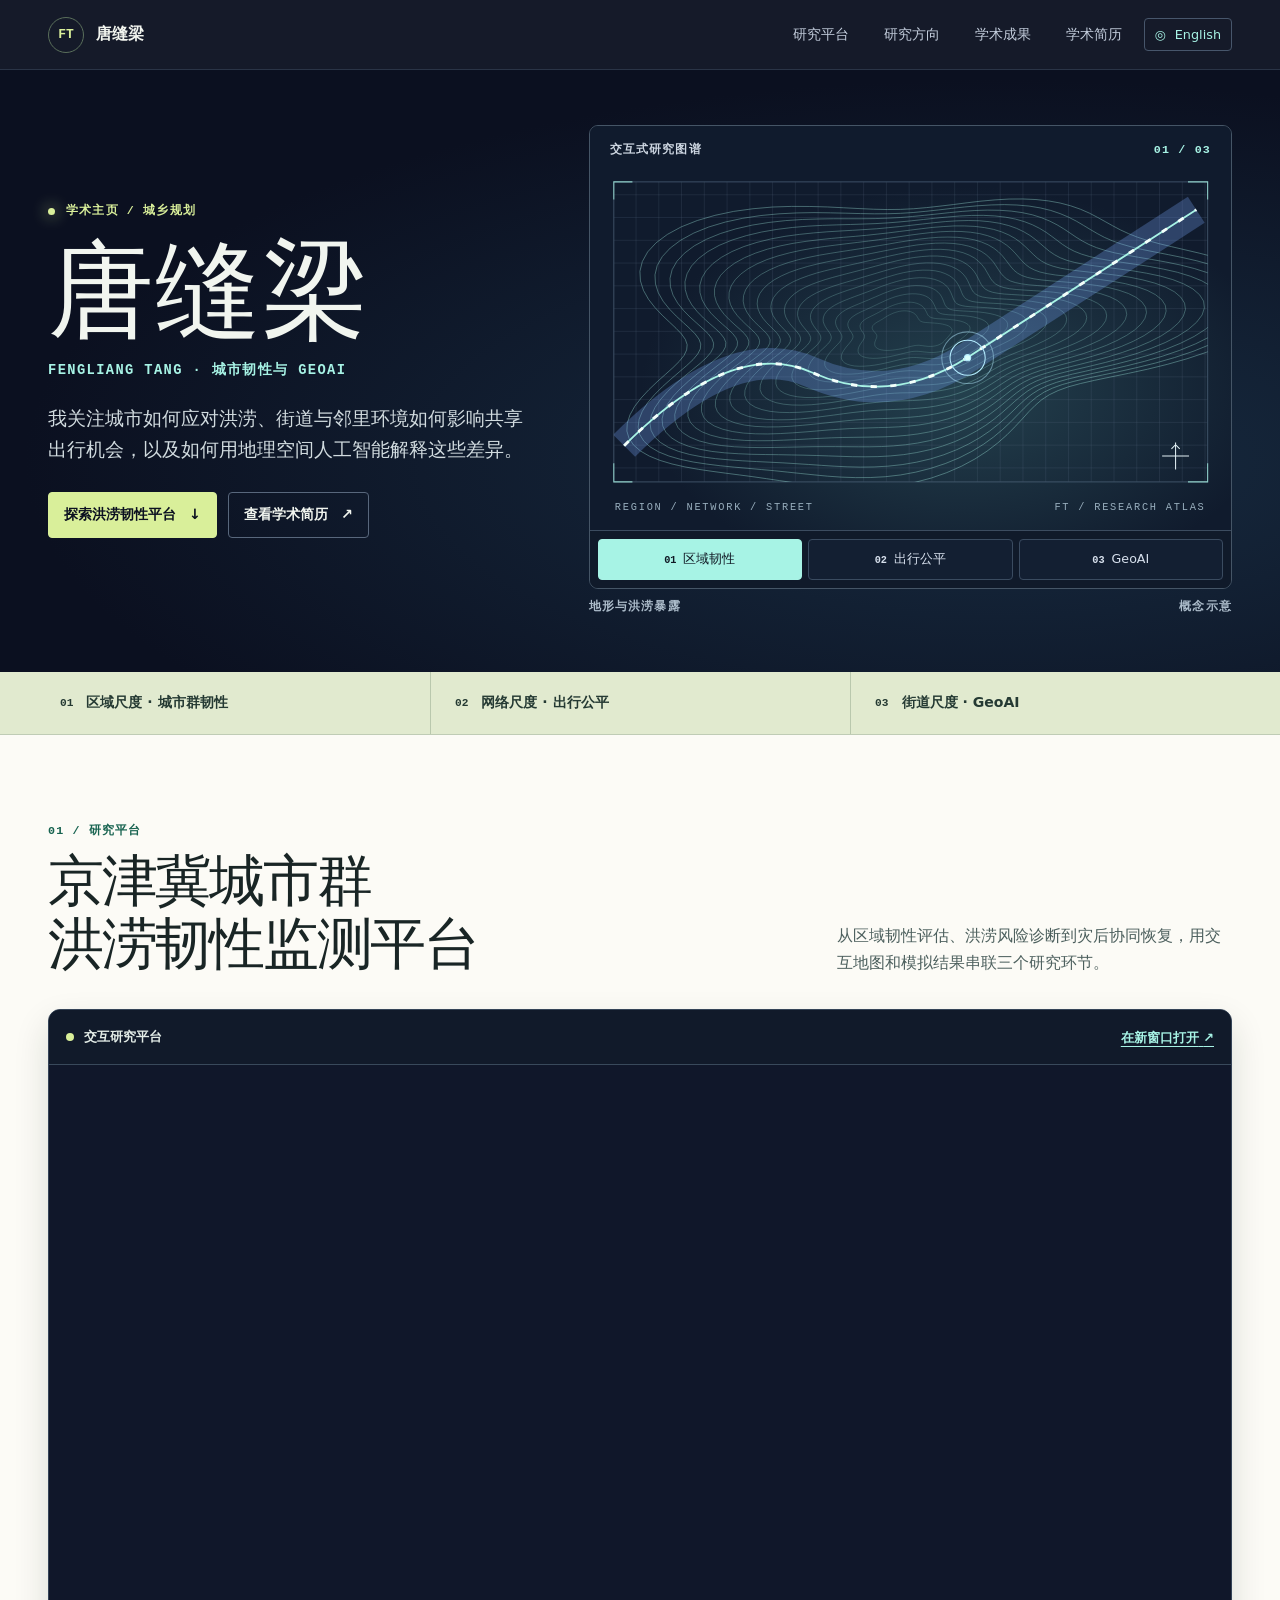
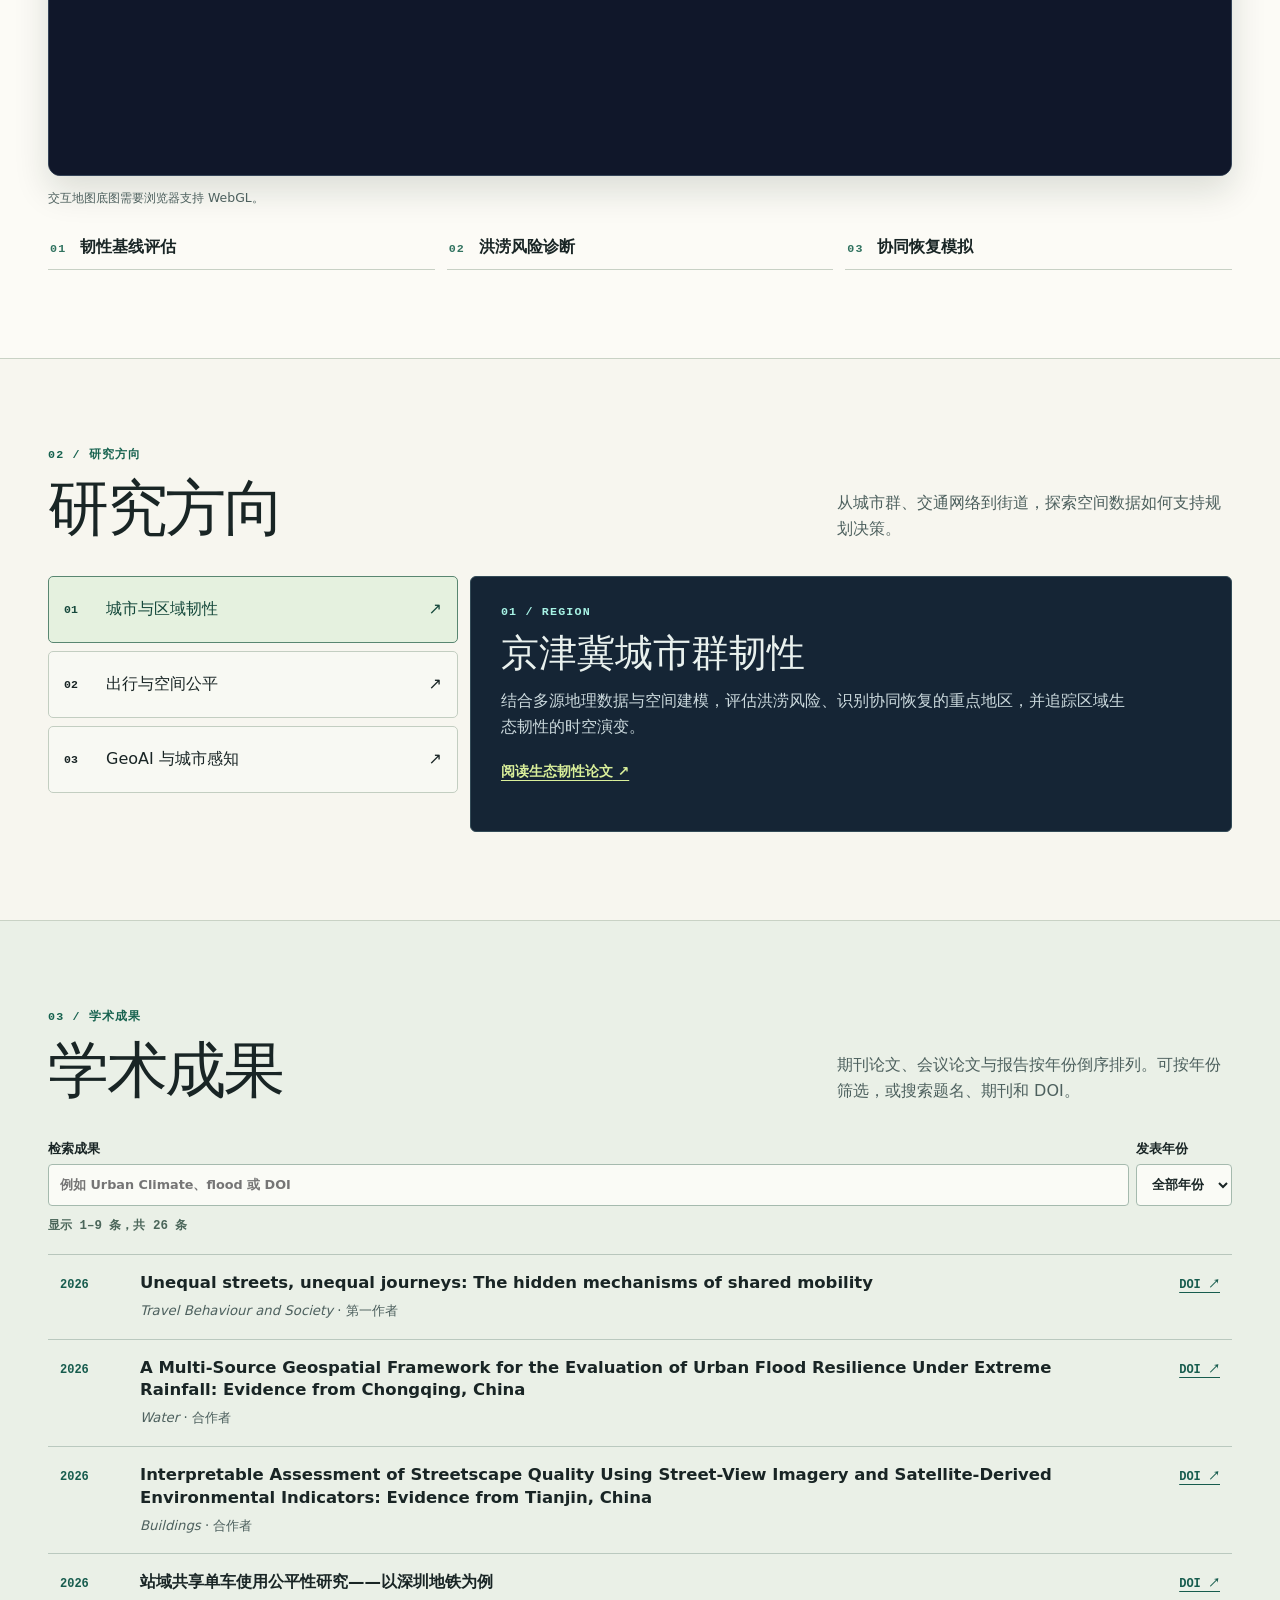
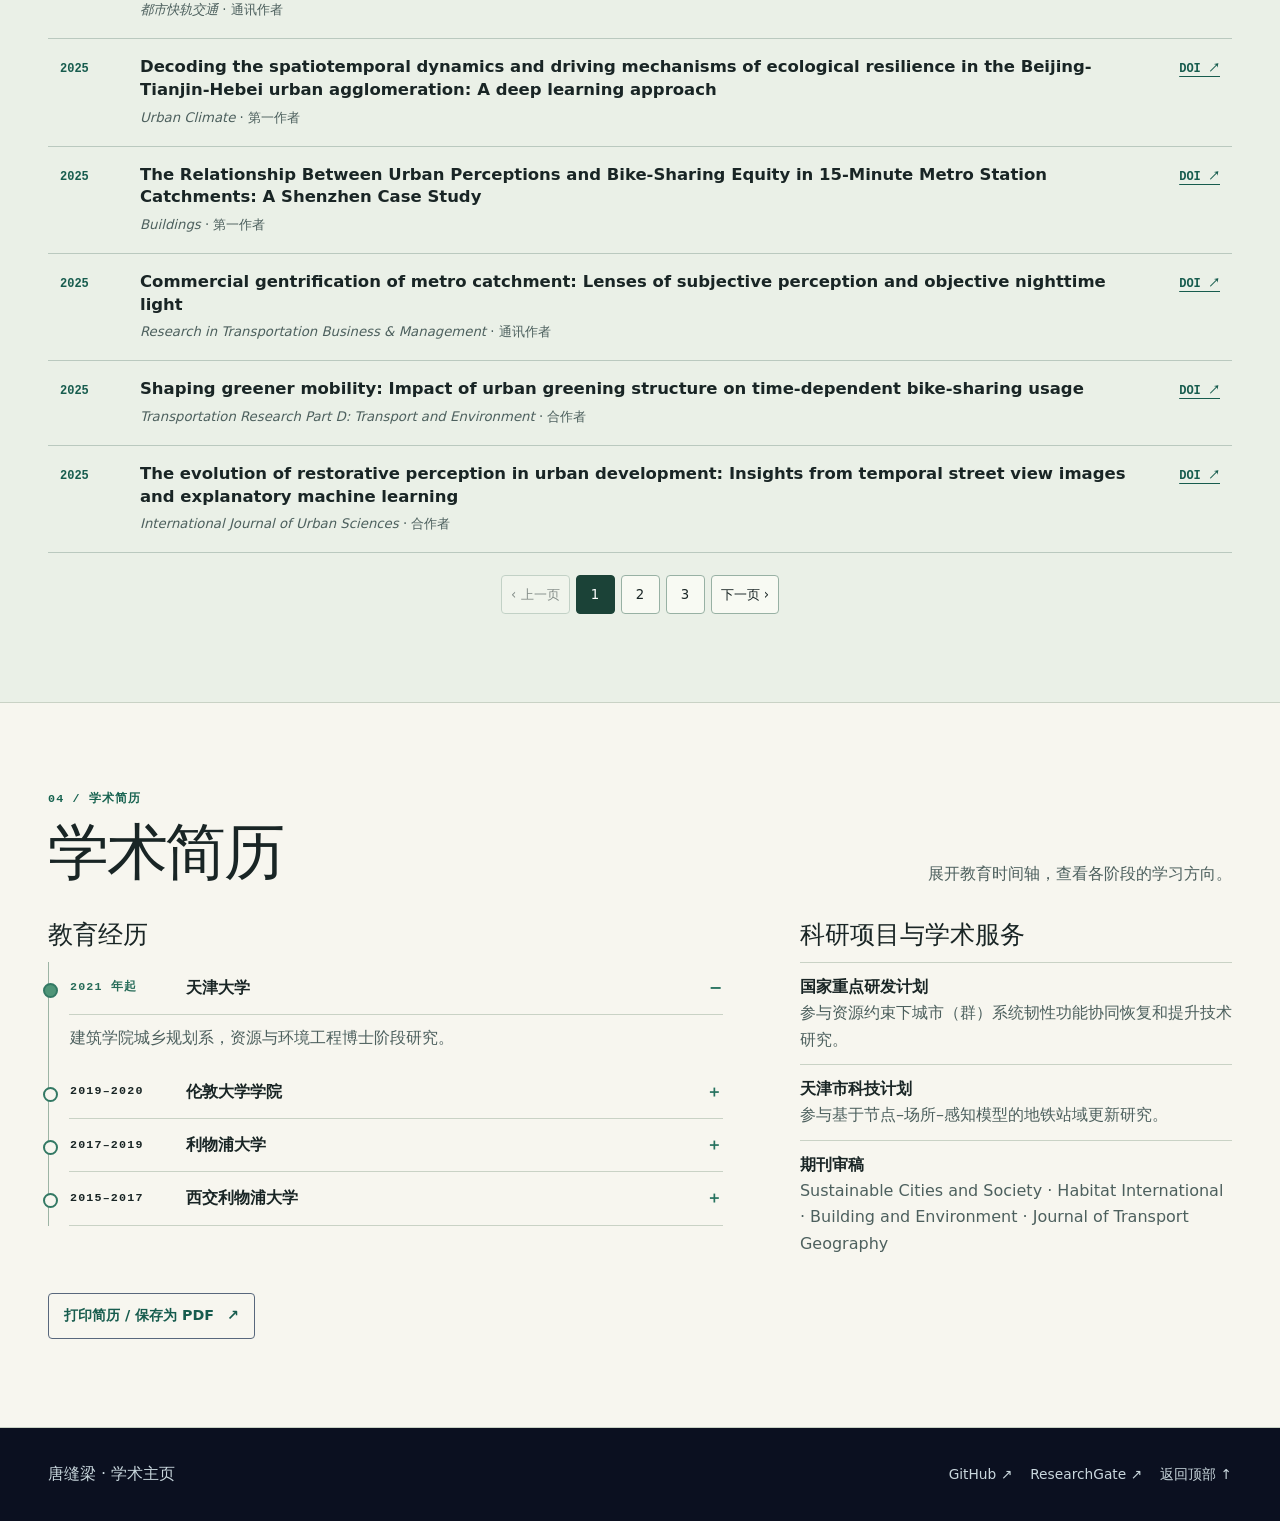
==== commit fdb7248d: "Feature flood resilience dashboard and paginate complete publication list" ====
--- a/index.html
+++ b/index.html
@@ -8,7 +8,7 @@
 <title>唐缝梁｜城市韧性与 GeoAI</title>
 <link rel="icon" href="data:image/svg+xml,%3Csvg xmlns='http://www.w3.org/2000/svg' viewBox='0 0 32 32'%3E%3Crect width='32' height='32' rx='7' fill='%230b1020'/%3E%3Cpath d='M7 24V9h17m-12 7h10' fill='none' stroke='%23d7fa73' stroke-width='2'/%3E%3C/svg%3E">
 <style>
-:root{color-scheme:light;--night:#0b1020;--panel:#121b2d;--paper:#f5f5ee;--ink:#192525;--muted:#4d605e;--line:#c9d2c5;--lime:#d8fa75;--mint:#a7f3e5;--blue:#aac1ff;--mono:ui-monospace,SFMono-Regular,Consolas,monospace;--display:"Songti SC","Noto Serif CJK SC","STSong","SimSun",Georgia,serif;--sans:system-ui,"PingFang SC","Microsoft YaHei",sans-serif}
+:root{color-scheme:light;--night:#0b1020;--panel:#121b2d;--paper:#f7f6ef;--ink:#192525;--muted:#4d605e;--line:#c9d2c5;--lime:#d9ef9a;--mint:#a7f3e5;--blue:#aac1ff;--mono:ui-monospace,SFMono-Regular,Consolas,monospace;--display:"Songti SC","Noto Serif CJK SC","STSong","SimSun",Georgia,serif;--sans:system-ui,"PingFang SC","Microsoft YaHei",sans-serif}
 *{box-sizing:border-box}
 [hidden]{display:none!important}
 html{scroll-behavior:smooth;scroll-padding-top:90px}
@@ -64,10 +64,10 @@
 .atlas-controls button[aria-pressed=true]{background:var(--scene);color:#101824;border-color:var(--scene)}
 .atlas-controls small{font:650 .64rem var(--mono)}
 .figcap{display:flex;justify-content:space-between;gap:10px;margin-top:10px;color:#adbdcb}
-.scale{color:#1b2b26;background:var(--lime)}
+.scale{color:#253a33;background:#e1eacf;border-bottom:1px solid #bfccb5}
 .scale .wrap{display:grid;grid-template-columns:1fr 1.1fr 1fr}
 .scale a{display:flex;align-items:center;gap:13px;padding:14px 12px;min-height:62px;text-decoration:none;font-size:.88rem;font-weight:650}
-.scale a+a{border-left:1px solid #b4cf67;padding-left:24px}
+.scale a+a{border-left:1px solid #b9c8ad;padding-left:24px}
 .scale a:hover{text-decoration:underline}.scale b{font:650 .7rem var(--mono)}
 .section{padding-block:88px;border-bottom:1px solid var(--line)}
 .section-head{display:flex;justify-content:space-between;align-items:end;gap:26px;margin-bottom:33px}
@@ -88,21 +88,19 @@
 .project h3{margin:10px 0 12px;font:500 clamp(1.55rem,3vw,2.5rem)/1.18 var(--display)}
 .project p:not(.mono){max-width:62ch;color:#cbd9dd}
 .project a{display:inline-block;margin-top:19px;color:var(--lime);font-size:.86rem;font-weight:650}
-.publications{background:#e9eee5}
+.publications{background:#eaf0e7}
 .filters{display:grid;gap:12px;margin-bottom:19px}
 .filter-row{display:flex;gap:7px;flex-wrap:wrap;align-items:center}
-.filters button{min-height:40px;border:1px solid #a5baae;border-radius:4px;background:transparent;padding:7px 13px;font-size:.86rem}
-.filters button[aria-pressed=true]{background:#1b4237;border-color:#1b4237;color:#fff}
 .filters label{display:grid;gap:5px;font-size:.8rem;font-weight:650}
 .filters label:first-child{flex:1 1 240px}
 .filters input,.filters select{min-height:42px;padding:8px 11px;background:#fafbf6;border:1px solid #a5baae;border-radius:4px}
-.filters output{font-size:.8rem;color:var(--muted);margin-left:auto}
+.filters output{font:650 .78rem/1.4 var(--mono);color:#4b665a}
 .paper-list{list-style:none;margin:0;padding:0;border-top:1px solid #b8c6bc}
-.paper{display:grid;grid-template-columns:65px 1fr 64px;gap:14px;align-items:center;padding:15px 0;border-bottom:1px solid #b8c6bc}
+.paper{display:grid;grid-template-columns:65px 1fr 74px;gap:15px;align-items:baseline;padding:17px 12px;border-bottom:1px solid #bac9bf;transition:background .2s}
 .paper:hover{background:#ffffff70}
 .paper time,.paper a{color:#175c4e;font:650 .75rem var(--mono)}
-.paper a{justify-self:end}
-.paper h3{font-size:1rem;line-height:1.45;margin-bottom:4px}
+.paper a{justify-self:end;white-space:nowrap}
+.paper h3{font:650 1.03rem/1.38 Georgia,var(--sans);margin-bottom:5px;overflow-wrap:anywhere}.paper h3[lang=zh-CN]{font-family:var(--sans)}.paper cite{font-style:italic}
 .paper p{font-size:.83rem;color:var(--muted)}
 .empty{margin-top:18px;color:var(--muted)}
 .cv-grid{display:grid;grid-template-columns:1.25fr .8fr;gap:clamp(26px,6vw,80px)}
@@ -122,14 +120,33 @@
 .foot{background:#0b1020;color:#c9d7dd}
 .foot .wrap{min-height:93px;padding-block:16px;flex-wrap:wrap}
 .foot nav{display:flex;gap:18px;flex-wrap:wrap;font-size:.86rem}
+.featured{background:#fcfbf6}
+.featured .section-head h2{font-size:clamp(2.35rem,4.4vw,4.05rem)}
+.platform-frame{overflow:hidden;border:1px solid #354458;border-radius:12px;background:#111a2a;box-shadow:0 15px 35px #0c211823}
+.platform-bar{min-height:55px;display:flex;justify-content:space-between;align-items:center;gap:15px;padding:9px 17px;background:#111a2a;color:#e3ece7;border-bottom:1px solid #39495b}
+.platform-status{display:flex;align-items:center;gap:10px;font-size:.84rem}
+.platform-status>span{width:8px;height:8px;border-radius:50%;background:var(--lime)}
+.platform-link{font-size:.8rem;color:var(--mint);font-weight:650;text-align:right;white-space:nowrap}
+.project-frame{display:block;width:100%;height:clamp(520px,64vw,710px);border:0;background:#10172a}
+.platform-notes{display:grid;grid-template-columns:repeat(3,1fr);gap:12px;margin-top:16px}
+.platform-notes div{border-bottom:1px solid #c8d1c5;padding:9px 2px;font-weight:650}
+.platform-help{margin-top:12px;color:var(--muted);font-size:.78rem}
+.platform-notes .mono{margin-right:8px;color:#317360}
+.pub-kind{font-size:.73rem;color:#385b50;margin-left:9px}
+.pagination,.page-numbers{display:flex;gap:6px;align-items:center;justify-content:center;flex-wrap:wrap}
+.pagination{margin-top:22px}
+.pagination button{min-width:39px;min-height:39px;padding:5px 9px;border:1px solid #98b1a4;border-radius:4px;background:#f8faf3;font-size:.83rem}
+.pagination button:hover:not(:disabled){border-color:#245747}
+.pagination button[aria-current=page]{background:#1b4237;color:#fff;border-color:#1b4237}
+.pagination button:disabled{cursor:default;opacity:.48}
 @media(max-width:930px){.wrap{width:calc(100% - 52px)}.hero-grid{min-height:530px;gap:22px}.section{padding-block:62px}}
-@media(max-width:700px){html{scroll-padding-top:110px}.wrap{width:calc(100% - 34px)}.top .wrap{gap:9px 15px;flex-wrap:wrap;padding-block:9px}.top nav{gap:14px}.top nav a{font-size:.79rem}.hero-grid,.research-layout,.cv-grid{grid-template-columns:1fr}.hero-grid{min-height:0;padding-block:39px 24px;gap:32px}.hero h1{font-size:clamp(4.05rem,14vw,6.2rem)}.atlas{width:100%}.scale a{font-size:.76rem;gap:4px;align-items:flex-start;flex-direction:column;padding:9px 4px;min-height:0}.scale a+a{padding-left:10px}.section{padding-block:48px}.section-head{display:block;margin-bottom:22px}.section-head>p{margin-top:12px}.research-nav button{padding:12px;min-height:50px}.project{min-height:0;padding:22px}.paper{grid-template-columns:39px 1fr 42px;gap:8px}.timeline summary{grid-template-columns:82px 1fr auto;gap:8px}.filters output{margin-left:0}}
+@media(max-width:700px){html{scroll-padding-top:110px}.wrap{width:calc(100% - 34px)}.top .wrap{gap:9px 15px;flex-wrap:wrap;padding-block:9px}.top nav{gap:12px;flex-wrap:wrap}.top nav a{font-size:.79rem}.hero-grid,.research-layout,.cv-grid{grid-template-columns:1fr}.hero-grid{min-height:0;padding-block:39px 24px;gap:32px}.hero h1{font-size:clamp(4.05rem,14vw,6.2rem)}.atlas{width:100%}.scale a{font-size:.76rem;gap:4px;align-items:flex-start;flex-direction:column;padding:9px 4px;min-height:0}.scale a+a{padding-left:10px}.section{padding-block:48px}.section-head{display:block;margin-bottom:22px}.section-head>p{margin-top:12px}.research-nav button{padding:12px;min-height:50px}.project{min-height:0;padding:22px}.paper{grid-template-columns:39px 1fr 43px;gap:8px;padding-inline:0}.paper h3{font-size:.95rem}.project-frame{height:620px}.platform-notes{gap:8px;font-size:.77rem}.platform-notes .mono{display:block}.timeline summary{grid-template-columns:82px 1fr auto;gap:8px}.filters output{margin-left:0}}
 @media(max-width:390px){.top nav{order:3;margin-left:0;width:100%;justify-content:space-between}.atlas-header{padding:10px 12px}.atlas-controls button{font-size:.7rem;gap:4px}.figcap{font-size:.62rem}}
 @media(prefers-reduced-motion:reduce){*,*::before,*::after{animation:none!important;transition:none!important;scroll-behavior:auto!important}}
 @media print{
 @page{margin:15mm}
 body{background:white;color:#111;font-size:10pt}.wrap{width:100%}
-.top,.atlas,.kicker,.buttons,.scale,#research,.filters,.cv .cta,.foot,.skip,.empty{display:none!important}
+.top,.atlas,.kicker,.buttons,.scale,#research,.featured,.filters,.pagination,.cv .cta,.foot,.skip,.empty{display:none!important}
 main{display:flex;flex-direction:column}.hero{order:-3;background:white;color:#111}.cv{order:-2}
 .hero-grid,.section,.cv-grid{display:block;min-height:0;padding:0 0 13px;border:0}
 html .hero h1,html[lang=en] .hero h1{font-size:29pt;line-height:1.05;max-width:none;margin:0}
@@ -145,7 +162,7 @@
 <a class="skip" href="#main"><span lang="zh-CN" class="locale">跳到正文</span><span lang="en" class="locale">Skip to content</span></a>
 <header class="top" id="top"><div class="wrap">
 <a class="brand" href="#top"><span class="mark" aria-hidden="true">FT</span><span lang="zh-CN" class="locale">唐缝梁</span><span lang="en" class="locale">Fengliang Tang</span></a>
-<nav aria-label="主导航" data-en-label="Main navigation"> <a href="#research"><span lang="zh-CN" class="locale">研究方向</span><span lang="en" class="locale">Research</span></a><a href="#publications"><span lang="zh-CN" class="locale">学术成果</span><span lang="en" class="locale">Publications</span></a><a href="#cv"><span lang="zh-CN" class="locale">学术简历</span><span lang="en" class="locale">Academic CV</span></a></nav>
+<nav aria-label="主导航" data-en-label="Main navigation"> <a href="#featured"><span lang="zh-CN" class="locale">研究平台</span><span lang="en" class="locale">Dashboard</span></a><a href="#research"><span lang="zh-CN" class="locale">研究方向</span><span lang="en" class="locale">Research</span></a><a href="#publications"><span lang="zh-CN" class="locale">学术成果</span><span lang="en" class="locale">Publications</span></a><a href="#cv"><span lang="zh-CN" class="locale">学术简历</span><span lang="en" class="locale">Academic CV</span></a></nav>
 <button type="button" class="language" id="language" hidden><span aria-hidden="true">◎</span><span lang="zh-CN">中文</span><span lang="en">English</span></button>
 </div></header>
 <main id="main">
@@ -155,7 +172,7 @@
 <h1 id="name"><span lang="zh-CN" class="locale">唐缝梁</span><span lang="en" class="locale">Fengliang <em>Tang</em></span></h1>
 <p class="subname mono"><span lang="zh-CN" class="locale">Fengliang Tang · 城市韧性与 GeoAI</span><span lang="en" class="locale">唐缝梁 · Urban resilience &amp; GeoAI</span></p>
 <p class="lead"><span lang="zh-CN" class="locale">我关注城市如何应对洪涝、街道与邻里环境如何影响共享出行机会，以及如何用地理空间人工智能解释这些差异。</span><span lang="en" class="locale">I study how cities withstand floods, how neighborhoods shape access to shared mobility, and how geospatial AI can explain these differences.</span></p>
-<div class="buttons"><a class="cta primary" href="#cv"><span lang="zh-CN" class="locale">查看学术简历</span><span lang="en" class="locale">Explore my CV</span> <span aria-hidden="true">↓</span></a><a class="cta" href="https://www.researchgate.net/profile/Fengliang_Tang2/research">ResearchGate <span aria-hidden="true">↗</span></a></div>
+<div class="buttons"><a class="cta primary" href="#featured"><span lang="zh-CN" class="locale">探索洪涝韧性平台</span><span lang="en" class="locale">Explore the dashboard</span> <span aria-hidden="true">↓</span></a><a class="cta" href="#cv"><span lang="zh-CN" class="locale">查看学术简历</span><span lang="en" class="locale">Explore my CV</span> <span aria-hidden="true">↗</span></a></div>
 </div>
 <figure class="atlas" data-mode="resilience">
 <div class="atlas-shell">
@@ -205,8 +222,27 @@
 <a href="#project-mobility" data-jump="mobility"><b>02</b> <span lang="zh-CN" class="locale">网络尺度 · 出行公平</span><span lang="en" class="locale">Network · Mobility equity</span></a>
 <a href="#project-geoai" data-jump="geoai"><b>03</b> <span lang="zh-CN" class="locale">街道尺度 · GeoAI</span><span lang="en" class="locale">Street · GeoAI</span></a>
 </div></div>
+<section class="section featured" id="featured" aria-labelledby="featured-title"><div class="wrap">
+<div class="section-head">
+<div><p class="label mono">01 / <span lang="zh-CN" class="locale">研究平台</span><span lang="en" class="locale">Research platform</span></p><h2 id="featured-title"><span lang="zh-CN" class="locale">京津冀城市群<br>洪涝韧性监测平台</span><span lang="en" class="locale">Flood resilience in<br>Beijing–Tianjin–Hebei</span></h2></div>
+<p><span lang="zh-CN" class="locale">从区域韧性评估、洪涝风险诊断到灾后协同恢复，用交互地图和模拟结果串联三个研究环节。</span><span lang="en" class="locale">An interactive dashboard connecting regional resilience assessment, flood-risk diagnosis, and coordinated post-disaster recovery.</span></p>
+</div>
+<div class="platform-frame">
+<div class="platform-bar">
+<div class="platform-status"><span aria-hidden="true"></span><strong><span lang="zh-CN" class="locale">交互研究平台</span><span lang="en" class="locale">Interactive dashboard</span></strong></div>
+<a class="platform-link" href="https://tylerchn.github.io/BTH-Flood-Disaster-Resilience/" target="_blank" rel="noopener"><span lang="zh-CN" class="locale">在新窗口打开</span><span lang="en" class="locale">Open in a new tab</span> <span aria-hidden="true">↗</span></a>
+</div>
+<iframe class="project-frame" src="https://tylerchn.github.io/BTH-Flood-Disaster-Resilience/" loading="lazy" title="京津冀城市群洪涝韧性监测平台" data-en-title="Beijing–Tianjin–Hebei flood resilience dashboard" allowfullscreen></iframe>
+</div>
+<p class="platform-help"><span lang="zh-CN" class="locale">交互地图底图需要浏览器支持 WebGL。</span><span lang="en" class="locale">The interactive basemap requires browser support for WebGL.</span></p>
+<div class="platform-notes">
+<div><span class="mono">01</span> <span lang="zh-CN" class="locale">韧性基线评估</span><span lang="en" class="locale">Resilience baseline</span></div>
+<div><span class="mono">02</span> <span lang="zh-CN" class="locale">洪涝风险诊断</span><span lang="en" class="locale">Flood risk diagnosis</span></div>
+<div><span class="mono">03</span> <span lang="zh-CN" class="locale">协同恢复模拟</span><span lang="en" class="locale">Coordinated recovery simulation</span></div>
+</div>
+</div></section>
 <section class="section" id="research"><div class="wrap">
-<div class="section-head"><div><p class="label mono">01 / <span lang="zh-CN" class="locale">研究方向</span><span lang="en" class="locale">Research</span></p><h2><span lang="zh-CN" class="locale">研究方向</span><span lang="en" class="locale">Research themes</span></h2></div><p><span lang="zh-CN" class="locale">从城市群、交通网络到街道，探索空间数据如何支持规划决策。</span><span lang="en" class="locale">From urban regions and transport networks to individual streets, I use spatial data to inform planning decisions.</span></p></div>
+<div class="section-head"><div><p class="label mono">02 / <span lang="zh-CN" class="locale">研究方向</span><span lang="en" class="locale">Research</span></p><h2><span lang="zh-CN" class="locale">研究方向</span><span lang="en" class="locale">Research themes</span></h2></div><p><span lang="zh-CN" class="locale">从城市群、交通网络到街道，探索空间数据如何支持规划决策。</span><span lang="en" class="locale">From urban regions and transport networks to individual streets, I use spatial data to inform planning decisions.</span></p></div>
 <div class="research-layout">
 <div class="research-nav" role="group" aria-label="研究主题" data-en-label="Research themes" hidden>
 <button type="button" data-topic="resilience" aria-pressed="true" aria-controls="project-resilience"><span>01</span><span lang="zh-CN" class="locale">城市与区域韧性</span><span lang="en" class="locale">Urban &amp; regional resilience</span><span aria-hidden="true">↗</span></button>
@@ -219,29 +255,51 @@
 <article class="project" id="project-geoai" data-topic="geoai"><p class="mono">03 / Street</p><h3><span lang="zh-CN" class="locale">街景计算与城市感知</span><span lang="en" class="locale">Street-view analytics and urban perception</span></h3><p><span lang="zh-CN" class="locale">用街景影像、遥感指标和可解释建模量化街道环境，并将分析结果用于街道空间评估和更新研究。</span><span lang="en" class="locale">I combine street-view imagery, satellite-derived indicators, and interpretable models to assess street environments and study their regeneration.</span></p><a href="https://doi.org/10.3390/rs16193661"><span lang="zh-CN" class="locale">阅读街景分析论文</span><span lang="en" class="locale">Read the street-view paper</span> ↗</a></article>
 </div></div></div></section>
 <section class="section publications" id="publications"><div class="wrap">
-<div class="section-head"><div><p class="label mono">02 / <span lang="zh-CN" class="locale">学术成果</span><span lang="en" class="locale">Publications</span></p><h2><span lang="zh-CN" class="locale">代表性学术成果</span><span lang="en" class="locale">Selected publications</span></h2></div><p><span lang="zh-CN" class="locale">可按研究主题和年份筛选，也可以搜索题名、期刊或 DOI。</span><span lang="en" class="locale">Filter by topic and year, or search by title, journal, or DOI.</span></p></div>
+<div class="section-head"><div><p class="label mono">03 / <span lang="zh-CN" class="locale">学术成果</span><span lang="en" class="locale">Publications</span></p><h2><span lang="zh-CN" class="locale">学术成果</span><span lang="en" class="locale">Publications</span></h2></div><p><span lang="zh-CN" class="locale">期刊论文、会议论文与报告按年份倒序排列。可按年份筛选，或搜索题名、期刊和 DOI。</span><span lang="en" class="locale">Journal articles, conference papers, and reports in reverse chronological order. Filter by year or search titles, venues, and DOIs.</span></p></div>
 <div class="filters" hidden>
-<div class="filter-row" role="group" aria-label="按研究主题筛选" data-en-label="Filter by research topic"><button type="button" data-filter="all" aria-pressed="true"><span lang="zh-CN" class="locale">全部</span><span lang="en" class="locale">All</span></button><button type="button" data-filter="resilience" aria-pressed="false"><span lang="zh-CN" class="locale">韧性</span><span lang="en" class="locale">Resilience</span></button><button type="button" data-filter="mobility" aria-pressed="false"><span lang="zh-CN" class="locale">出行</span><span lang="en" class="locale">Mobility</span></button><button type="button" data-filter="geoai" aria-pressed="false">GeoAI</button><output aria-live="polite"></output></div>
-<div class="filter-row"><label><span lang="zh-CN" class="locale">检索论文</span><span lang="en" class="locale">Search publications</span><input id="query" type="search" placeholder="例如：洪涝、Urban Climate" data-en-placeholder="e.g. flood, Urban Climate"></label><label><span lang="zh-CN" class="locale">发表年份</span><span lang="en" class="locale">Publication year</span><select id="year"><option value="all" data-en="All years">全部年份</option><option>2026</option><option>2025</option><option>2024</option><option>2023</option></select></label></div>
-</div>
-<ul class="paper-list">
-<li class="paper" data-topic="mobility" data-search="街道差异与出行差异：共享出行背后的作用机制 unequal streets, unequal journeys: the hidden mechanisms of shared mobility travel behaviour and society https://doi.org/10.1016/j.tbs.2026.101284 第一作者 first author"><time datetime="2026">2026</time><div><h3><span lang="zh-CN" class="locale">街道差异与出行差异：共享出行背后的作用机制</span><span lang="en" class="locale">Unequal streets, unequal journeys: The hidden mechanisms of shared mobility</span></h3><p>Travel Behaviour and Society · <span lang="zh-CN" class="locale">第一作者</span><span lang="en" class="locale">First author</span></p></div><a href="https://doi.org/10.1016/j.tbs.2026.101284" lang="en" aria-label="打开 DOI" data-en-label="Open DOI">DOI ↗</a></li>
-<li class="paper" data-topic="resilience" data-search="极端降雨下城市洪涝韧性评价的多源地理空间框架：重庆案例 a multi-source geospatial framework for the evaluation of urban flood resilience under extreme rainfall: evidence from chongqing, china water https://doi.org/10.3390/w18091067 合作者 co-author"><time datetime="2026">2026</time><div><h3><span lang="zh-CN" class="locale">极端降雨下城市洪涝韧性评价的多源地理空间框架：重庆案例</span><span lang="en" class="locale">A Multi-Source Geospatial Framework for the Evaluation of Urban Flood Resilience Under Extreme Rainfall: Evidence from Chongqing, China</span></h3><p>Water · <span lang="zh-CN" class="locale">合作者</span><span lang="en" class="locale">Co-author</span></p></div><a href="https://doi.org/10.3390/w18091067" lang="en" aria-label="打开 DOI" data-en-label="Open DOI">DOI ↗</a></li>
-<li class="paper" data-topic="geoai" data-search="融合街景影像和卫星环境指标的街景质量可解释评估：天津案例 interpretable assessment of streetscape quality using street-view imagery and satellite-derived environmental indicators: evidence from tianjin, china buildings https://doi.org/10.3390/buildings16010001 合作者 co-author"><time datetime="2026">2026</time><div><h3><span lang="zh-CN" class="locale">融合街景影像和卫星环境指标的街景质量可解释评估：天津案例</span><span lang="en" class="locale">Interpretable Assessment of Streetscape Quality Using Street-View Imagery and Satellite-Derived Environmental Indicators: Evidence from Tianjin, China</span></h3><p>Buildings · <span lang="zh-CN" class="locale">合作者</span><span lang="en" class="locale">Co-author</span></p></div><a href="https://doi.org/10.3390/buildings16010001" lang="en" aria-label="打开 DOI" data-en-label="Open DOI">DOI ↗</a></li>
-<li class="paper" data-topic="resilience geoai" data-search="基于深度学习的京津冀城市群生态韧性时空演变与驱动机制 decoding the spatiotemporal dynamics and driving mechanisms of ecological resilience in the beijing-tianjin-hebei urban agglomeration: a deep learning approach urban climate https://doi.org/10.1016/j.uclim.2025.102436 第一作者 first author"><time datetime="2025">2025</time><div><h3><span lang="zh-CN" class="locale">基于深度学习的京津冀城市群生态韧性时空演变与驱动机制</span><span lang="en" class="locale">Decoding the spatiotemporal dynamics and driving mechanisms of ecological resilience in the Beijing-Tianjin-Hebei urban agglomeration: A deep learning approach</span></h3><p>Urban Climate · <span lang="zh-CN" class="locale">第一作者</span><span lang="en" class="locale">First author</span></p></div><a href="https://doi.org/10.1016/j.uclim.2025.102436" lang="en" aria-label="打开 DOI" data-en-label="Open DOI">DOI ↗</a></li>
-<li class="paper" data-topic="mobility geoai" data-search="城市感知与地铁站 15 分钟可达范围内共享单车公平性的关系：深圳案例 the relationship between urban perceptions and bike-sharing equity in 15-minute metro station catchments: a shenzhen case study buildings https://doi.org/10.3390/buildings15213874 第一作者 first author"><time datetime="2025">2025</time><div><h3><span lang="zh-CN" class="locale">城市感知与地铁站 15 分钟可达范围内共享单车公平性的关系：深圳案例</span><span lang="en" class="locale">The Relationship Between Urban Perceptions and Bike-Sharing Equity in 15-Minute Metro Station Catchments: A Shenzhen Case Study</span></h3><p>Buildings · <span lang="zh-CN" class="locale">第一作者</span><span lang="en" class="locale">First author</span></p></div><a href="https://doi.org/10.3390/buildings15213874" lang="en" aria-label="打开 DOI" data-en-label="Open DOI">DOI ↗</a></li>
-<li class="paper" data-topic="mobility" data-search="地铁站域商业绅士化：主观感知与客观夜间灯光视角 commercial gentrification of metro catchment: lenses of subjective perception and objective nighttime light research in transportation business &amp; management https://doi.org/10.1016/j.rtbm.2025.101310 通讯作者 corresponding author"><time datetime="2025">2025</time><div><h3><span lang="zh-CN" class="locale">地铁站域商业绅士化：主观感知与客观夜间灯光视角</span><span lang="en" class="locale">Commercial gentrification of metro catchment: Lenses of subjective perception and objective nighttime light</span></h3><p>Research in Transportation Business &amp; Management · <span lang="zh-CN" class="locale">通讯作者</span><span lang="en" class="locale">Corresponding author</span></p></div><a href="https://doi.org/10.1016/j.rtbm.2025.101310" lang="en" aria-label="打开 DOI" data-en-label="Open DOI">DOI ↗</a></li>
-<li class="paper" data-topic="mobility" data-search="城市绿化结构对不同时段共享单车使用的影响 shaping greener mobility: impact of urban greening structure on time-dependent bike-sharing usage transportation research part d: transport and environment https://doi.org/10.1016/j.trd.2025.104657 合作者 co-author"><time datetime="2025">2025</time><div><h3><span lang="zh-CN" class="locale">城市绿化结构对不同时段共享单车使用的影响</span><span lang="en" class="locale">Shaping greener mobility: Impact of urban greening structure on time-dependent bike-sharing usage</span></h3><p>Transportation Research Part D: Transport and Environment · <span lang="zh-CN" class="locale">合作者</span><span lang="en" class="locale">Co-author</span></p></div><a href="https://doi.org/10.1016/j.trd.2025.104657" lang="en" aria-label="打开 DOI" data-en-label="Open DOI">DOI ↗</a></li>
-<li class="paper" data-topic="geoai" data-search="城市发展中恢复性感知的演变：时序街景影像与可解释机器学习 the evolution of restorative perception in urban development: insights from temporal street view images and explanatory machine learning international journal of urban sciences https://doi.org/10.1080/12265934.2025.2597889 合作者 co-author"><time datetime="2025">2025</time><div><h3><span lang="zh-CN" class="locale">城市发展中恢复性感知的演变：时序街景影像与可解释机器学习</span><span lang="en" class="locale">The evolution of restorative perception in urban development: Insights from temporal street view images and explanatory machine learning</span></h3><p>International Journal of Urban Sciences · <span lang="zh-CN" class="locale">合作者</span><span lang="en" class="locale">Co-author</span></p></div><a href="https://doi.org/10.1080/12265934.2025.2597889" lang="en" aria-label="打开 DOI" data-en-label="Open DOI">DOI ↗</a></li>
-<li class="paper" data-topic="geoai" data-search="基于街景视觉要素分析的城市感知评价与街道精细化治理 urban perception evaluation and street refinement governance supported by street view visual elements analysis remote sensing https://doi.org/10.3390/rs16193661 第一作者 first author"><time datetime="2024">2024</time><div><h3><span lang="zh-CN" class="locale">基于街景视觉要素分析的城市感知评价与街道精细化治理</span><span lang="en" class="locale">Urban Perception Evaluation and Street Refinement Governance Supported by Street View Visual Elements Analysis</span></h3><p>Remote Sensing · <span lang="zh-CN" class="locale">第一作者</span><span lang="en" class="locale">First author</span></p></div><a href="https://doi.org/10.3390/rs16193661" lang="en" aria-label="打开 DOI" data-en-label="Open DOI">DOI ↗</a></li>
-<li class="paper" data-topic="mobility" data-search="社会与建成环境对共享单车使用不平等的影响：芝加哥 divvy 案例 the impact of the social-built environment on the inequity of bike-sharing use: a case study of divvy system in chicago travel behaviour and society https://doi.org/10.1016/j.tbs.2024.100873 通讯作者 corresponding author"><time datetime="2024">2024</time><div><h3><span lang="zh-CN" class="locale">社会与建成环境对共享单车使用不平等的影响：芝加哥 Divvy 案例</span><span lang="en" class="locale">The impact of the social-built environment on the inequity of bike-sharing use: A case study of Divvy system in Chicago</span></h3><p>Travel Behaviour and Society · <span lang="zh-CN" class="locale">通讯作者</span><span lang="en" class="locale">Corresponding author</span></p></div><a href="https://doi.org/10.1016/j.tbs.2024.100873" lang="en" aria-label="打开 DOI" data-en-label="Open DOI">DOI ↗</a></li>
-<li class="paper" data-topic="geoai" data-search="gis 在文化遗产保护中的应用趋势综述 emerging trends in gis application on cultural heritage conservation: a review heritage science https://doi.org/10.1186/s40494-024-01265-7 合作者 co-author"><time datetime="2024">2024</time><div><h3><span lang="zh-CN" class="locale">GIS 在文化遗产保护中的应用趋势综述</span><span lang="en" class="locale">Emerging trends in GIS application on cultural heritage conservation: a review</span></h3><p>Heritage Science · <span lang="zh-CN" class="locale">合作者</span><span lang="en" class="locale">Co-author</span></p></div><a href="https://doi.org/10.1186/s40494-024-01265-7" lang="en" aria-label="打开 DOI" data-en-label="Open DOI">DOI ↗</a></li>
-<li class="paper" data-topic="geoai" data-search="基于街景大数据与深度学习的街道建筑色彩测度：天津解放北路案例 exploration of street space architectural color measurement based on street view big data and deep learning—a case study of jiefang north road street in tianjin plos one https://doi.org/10.1371/journal.pone.0289305 共同通讯作者 co-corresponding author"><time datetime="2023">2023</time><div><h3><span lang="zh-CN" class="locale">基于街景大数据与深度学习的街道建筑色彩测度：天津解放北路案例</span><span lang="en" class="locale">Exploration of street space architectural color measurement based on street view big data and deep learning—A case study of Jiefang North Road Street in Tianjin</span></h3><p>PLOS ONE · <span lang="zh-CN" class="locale">共同通讯作者</span><span lang="en" class="locale">Co-corresponding author</span></p></div><a href="https://doi.org/10.1371/journal.pone.0289305" lang="en" aria-label="打开 DOI" data-en-label="Open DOI">DOI ↗</a></li>
+<div class="filter-row">
+<label><span lang="zh-CN" class="locale">检索成果</span><span lang="en" class="locale">Search publications</span><input id="query" type="search" placeholder="例如 Urban Climate、flood 或 DOI" data-en-placeholder="e.g. Urban Climate, flood, or a DOI"></label>
+<label><span lang="zh-CN" class="locale">发表年份</span><span lang="en" class="locale">Publication year</span><select id="year"><option value="all" data-en="All years">全部年份</option><option>2026</option><option>2025</option><option>2024</option><option>2023</option><option>2022</option></select></label>
+</div>
+<output id="publication-status" aria-live="polite"></output>
+</div>
+<ul class="paper-list" tabindex="-1" aria-label="学术成果列表" data-en-label="Publications list">
+<li class="paper" data-search="unequal streets, unequal journeys: the hidden mechanisms of shared mobility travel behaviour and society https://doi.org/10.1016/j.tbs.2026.101284 第一作者 first author 2026"><time datetime="2026">2026</time><div><h3 lang="en">Unequal streets, unequal journeys: The hidden mechanisms of shared mobility</h3><p><cite lang="en">Travel Behaviour and Society</cite> <span aria-hidden="true">·</span> <span lang="zh-CN" class="locale">第一作者</span><span lang="en" class="locale">First author</span></p></div><a class="doi" href="https://doi.org/10.1016/j.tbs.2026.101284" aria-label="DOI: Unequal streets, unequal journeys: The hidden mechanisms of shared mobility">DOI <span aria-hidden="true">↗</span></a></li>
+<li class="paper" data-search="a multi-source geospatial framework for the evaluation of urban flood resilience under extreme rainfall: evidence from chongqing, china water https://doi.org/10.3390/w18091067 合作者 co-author 2026"><time datetime="2026">2026</time><div><h3 lang="en">A Multi-Source Geospatial Framework for the Evaluation of Urban Flood Resilience Under Extreme Rainfall: Evidence from Chongqing, China</h3><p><cite lang="en">Water</cite> <span aria-hidden="true">·</span> <span lang="zh-CN" class="locale">合作者</span><span lang="en" class="locale">Co-author</span></p></div><a class="doi" href="https://doi.org/10.3390/w18091067" aria-label="DOI: A Multi-Source Geospatial Framework for the Evaluation of Urban Flood Resilience Under Extreme Rainfall: Evidence from Chongqing, China">DOI <span aria-hidden="true">↗</span></a></li>
+<li class="paper" data-search="interpretable assessment of streetscape quality using street-view imagery and satellite-derived environmental indicators: evidence from tianjin, china buildings https://doi.org/10.3390/buildings16010001 合作者 co-author 2026"><time datetime="2026">2026</time><div><h3 lang="en">Interpretable Assessment of Streetscape Quality Using Street-View Imagery and Satellite-Derived Environmental Indicators: Evidence from Tianjin, China</h3><p><cite lang="en">Buildings</cite> <span aria-hidden="true">·</span> <span lang="zh-CN" class="locale">合作者</span><span lang="en" class="locale">Co-author</span></p></div><a class="doi" href="https://doi.org/10.3390/buildings16010001" aria-label="DOI: Interpretable Assessment of Streetscape Quality Using Street-View Imagery and Satellite-Derived Environmental Indicators: Evidence from Tianjin, China">DOI <span aria-hidden="true">↗</span></a></li>
+<li class="paper" data-search="站域共享单车使用公平性研究——以深圳地铁为例 都市快轨交通 https://doi.org/10.3969/j.issn.1672-6073.2026.03.004 通讯作者 corresponding author 2026"><time datetime="2026">2026</time><div><h3 lang="zh-CN">站域共享单车使用公平性研究——以深圳地铁为例</h3><p><cite lang="zh-CN">都市快轨交通</cite> <span aria-hidden="true">·</span> <span lang="zh-CN" class="locale">通讯作者</span><span lang="en" class="locale">Corresponding author</span></p></div><a class="doi" href="https://doi.org/10.3969/j.issn.1672-6073.2026.03.004" aria-label="DOI: 站域共享单车使用公平性研究——以深圳地铁为例">DOI <span aria-hidden="true">↗</span></a></li>
+<li class="paper" data-search="decoding the spatiotemporal dynamics and driving mechanisms of ecological resilience in the beijing-tianjin-hebei urban agglomeration: a deep learning approach urban climate https://doi.org/10.1016/j.uclim.2025.102436 第一作者 first author 2025"><time datetime="2025">2025</time><div><h3 lang="en">Decoding the spatiotemporal dynamics and driving mechanisms of ecological resilience in the Beijing-Tianjin-Hebei urban agglomeration: A deep learning approach</h3><p><cite lang="en">Urban Climate</cite> <span aria-hidden="true">·</span> <span lang="zh-CN" class="locale">第一作者</span><span lang="en" class="locale">First author</span></p></div><a class="doi" href="https://doi.org/10.1016/j.uclim.2025.102436" aria-label="DOI: Decoding the spatiotemporal dynamics and driving mechanisms of ecological resilience in the Beijing-Tianjin-Hebei urban agglomeration: A deep learning approach">DOI <span aria-hidden="true">↗</span></a></li>
+<li class="paper" data-search="the relationship between urban perceptions and bike-sharing equity in 15-minute metro station catchments: a shenzhen case study buildings https://doi.org/10.3390/buildings15213874 第一作者 first author 2025"><time datetime="2025">2025</time><div><h3 lang="en">The Relationship Between Urban Perceptions and Bike-Sharing Equity in 15-Minute Metro Station Catchments: A Shenzhen Case Study</h3><p><cite lang="en">Buildings</cite> <span aria-hidden="true">·</span> <span lang="zh-CN" class="locale">第一作者</span><span lang="en" class="locale">First author</span></p></div><a class="doi" href="https://doi.org/10.3390/buildings15213874" aria-label="DOI: The Relationship Between Urban Perceptions and Bike-Sharing Equity in 15-Minute Metro Station Catchments: A Shenzhen Case Study">DOI <span aria-hidden="true">↗</span></a></li>
+<li class="paper" data-search="commercial gentrification of metro catchment: lenses of subjective perception and objective nighttime light research in transportation business &amp; management https://doi.org/10.1016/j.rtbm.2025.101310 通讯作者 corresponding author 2025"><time datetime="2025">2025</time><div><h3 lang="en">Commercial gentrification of metro catchment: Lenses of subjective perception and objective nighttime light</h3><p><cite lang="en">Research in Transportation Business &amp; Management</cite> <span aria-hidden="true">·</span> <span lang="zh-CN" class="locale">通讯作者</span><span lang="en" class="locale">Corresponding author</span></p></div><a class="doi" href="https://doi.org/10.1016/j.rtbm.2025.101310" aria-label="DOI: Commercial gentrification of metro catchment: Lenses of subjective perception and objective nighttime light">DOI <span aria-hidden="true">↗</span></a></li>
+<li class="paper" data-search="shaping greener mobility: impact of urban greening structure on time-dependent bike-sharing usage transportation research part d: transport and environment https://doi.org/10.1016/j.trd.2025.104657 合作者 co-author 2025"><time datetime="2025">2025</time><div><h3 lang="en">Shaping greener mobility: Impact of urban greening structure on time-dependent bike-sharing usage</h3><p><cite lang="en">Transportation Research Part D: Transport and Environment</cite> <span aria-hidden="true">·</span> <span lang="zh-CN" class="locale">合作者</span><span lang="en" class="locale">Co-author</span></p></div><a class="doi" href="https://doi.org/10.1016/j.trd.2025.104657" aria-label="DOI: Shaping greener mobility: Impact of urban greening structure on time-dependent bike-sharing usage">DOI <span aria-hidden="true">↗</span></a></li>
+<li class="paper" data-search="the evolution of restorative perception in urban development: insights from temporal street view images and explanatory machine learning international journal of urban sciences https://doi.org/10.1080/12265934.2025.2597889 合作者 co-author 2025"><time datetime="2025">2025</time><div><h3 lang="en">The evolution of restorative perception in urban development: Insights from temporal street view images and explanatory machine learning</h3><p><cite lang="en">International Journal of Urban Sciences</cite> <span aria-hidden="true">·</span> <span lang="zh-CN" class="locale">合作者</span><span lang="en" class="locale">Co-author</span></p></div><a class="doi" href="https://doi.org/10.1080/12265934.2025.2597889" aria-label="DOI: The evolution of restorative perception in urban development: Insights from temporal street view images and explanatory machine learning">DOI <span aria-hidden="true">↗</span></a></li>
+<li class="paper" data-search="outdoor thermal comfort research and its implications for landscape architecture: a systematic review sustainability https://doi.org/10.3390/su17052330 合作者 co-author 2025"><time datetime="2025">2025</time><div><h3 lang="en">Outdoor Thermal Comfort Research and Its Implications for Landscape Architecture: A Systematic Review</h3><p><cite lang="en">Sustainability</cite> <span aria-hidden="true">·</span> <span lang="zh-CN" class="locale">合作者</span><span lang="en" class="locale">Co-author</span></p></div><a class="doi" href="https://doi.org/10.3390/su17052330" aria-label="DOI: Outdoor Thermal Comfort Research and Its Implications for Landscape Architecture: A Systematic Review">DOI <span aria-hidden="true">↗</span></a></li>
+<li class="paper" data-search="a supply–demand-driven framework for evaluating service effectiveness of university campus emergency shelter: evidence from central tianjin under earthquake scenarios land https://doi.org/10.3390/land14071411 合作者 co-author 2025"><time datetime="2025">2025</time><div><h3 lang="en">A Supply–Demand-Driven Framework for Evaluating Service Effectiveness of University Campus Emergency Shelter: Evidence from Central Tianjin Under Earthquake Scenarios</h3><p><cite lang="en">Land</cite> <span aria-hidden="true">·</span> <span lang="zh-CN" class="locale">合作者</span><span lang="en" class="locale">Co-author</span></p></div><a class="doi" href="https://doi.org/10.3390/land14071411" aria-label="DOI: A Supply–Demand-Driven Framework for Evaluating Service Effectiveness of University Campus Emergency Shelter: Evidence from Central Tianjin Under Earthquake Scenarios">DOI <span aria-hidden="true">↗</span></a></li>
+<li class="paper" data-search="multi-scale analysis of motivational mechanisms in rural tourism behavior frontiers of architectural research https://doi.org/10.1016/j.foar.2025.06.003 合作者 co-author 2025"><time datetime="2025">2025</time><div><h3 lang="en">Multi-scale analysis of motivational mechanisms in rural tourism behavior</h3><p><cite lang="en">Frontiers of Architectural Research</cite> <span aria-hidden="true">·</span> <span lang="zh-CN" class="locale">合作者</span><span lang="en" class="locale">Co-author</span></p></div><a class="doi" href="https://doi.org/10.1016/j.foar.2025.06.003" aria-label="DOI: Multi-scale analysis of motivational mechanisms in rural tourism behavior">DOI <span aria-hidden="true">↗</span></a></li>
+<li class="paper" data-search="城乡融合视角下大都市区乡村适地化发展路径 城市发展研究  合作者 co-author 2025"><time datetime="2025">2025</time><div><h3 lang="zh-CN">城乡融合视角下大都市区乡村适地化发展路径</h3><p><cite lang="zh-CN">城市发展研究</cite> <span aria-hidden="true">·</span> <span lang="zh-CN" class="locale">合作者</span><span lang="en" class="locale">Co-author</span></p></div></li>
+<li class="paper" data-search="基于社区韧性的英国乡村发展规划政策解读 西安建筑科技大学学报（自然科学版）  合作者 co-author 2025"><time datetime="2025">2025</time><div><h3 lang="zh-CN">基于社区韧性的英国乡村发展规划政策解读</h3><p><cite lang="zh-CN">西安建筑科技大学学报（自然科学版）</cite> <span aria-hidden="true">·</span> <span lang="zh-CN" class="locale">合作者</span><span lang="en" class="locale">Co-author</span></p></div></li>
+<li class="paper" data-search="urban perception evaluation and street refinement governance supported by street view visual elements analysis remote sensing https://doi.org/10.3390/rs16193661 第一作者 first author 2024"><time datetime="2024">2024</time><div><h3 lang="en">Urban Perception Evaluation and Street Refinement Governance Supported by Street View Visual Elements Analysis</h3><p><cite lang="en">Remote Sensing</cite> <span aria-hidden="true">·</span> <span lang="zh-CN" class="locale">第一作者</span><span lang="en" class="locale">First author</span></p></div><a class="doi" href="https://doi.org/10.3390/rs16193661" aria-label="DOI: Urban Perception Evaluation and Street Refinement Governance Supported by Street View Visual Elements Analysis">DOI <span aria-hidden="true">↗</span></a></li>
+<li class="paper" data-search="the impact of the social-built environment on the inequity of bike-sharing use: a case study of divvy system in chicago travel behaviour and society https://doi.org/10.1016/j.tbs.2024.100873 通讯作者 corresponding author 2024"><time datetime="2024">2024</time><div><h3 lang="en">The impact of the social-built environment on the inequity of bike-sharing use: A case study of Divvy system in Chicago</h3><p><cite lang="en">Travel Behaviour and Society</cite> <span aria-hidden="true">·</span> <span lang="zh-CN" class="locale">通讯作者</span><span lang="en" class="locale">Corresponding author</span></p></div><a class="doi" href="https://doi.org/10.1016/j.tbs.2024.100873" aria-label="DOI: The impact of the social-built environment on the inequity of bike-sharing use: A case study of Divvy system in Chicago">DOI <span aria-hidden="true">↗</span></a></li>
+<li class="paper" data-search="emerging trends in gis application on cultural heritage conservation: a review heritage science https://doi.org/10.1186/s40494-024-01265-7 合作者 co-author 2024"><time datetime="2024">2024</time><div><h3 lang="en">Emerging trends in GIS application on cultural heritage conservation: a review</h3><p><cite lang="en">Heritage Science</cite> <span aria-hidden="true">·</span> <span lang="zh-CN" class="locale">合作者</span><span lang="en" class="locale">Co-author</span></p></div><a class="doi" href="https://doi.org/10.1186/s40494-024-01265-7" aria-label="DOI: Emerging trends in GIS application on cultural heritage conservation: a review">DOI <span aria-hidden="true">↗</span></a></li>
+<li class="paper" data-search="integration between dockless bike-sharing and buses: the effect of urban road network characteristics land https://doi.org/10.3390/land13081209 合作者 co-author 2024"><time datetime="2024">2024</time><div><h3 lang="en">Integration between Dockless Bike-Sharing and Buses: The Effect of Urban Road Network Characteristics</h3><p><cite lang="en">Land</cite> <span aria-hidden="true">·</span> <span lang="zh-CN" class="locale">合作者</span><span lang="en" class="locale">Co-author</span></p></div><a class="doi" href="https://doi.org/10.3390/land13081209" aria-label="DOI: Integration between Dockless Bike-Sharing and Buses: The Effect of Urban Road Network Characteristics">DOI <span aria-hidden="true">↗</span></a></li>
+<li class="paper" data-search="evaluation of the impact of courtyard layout on wind effects on coastal traditional settlements land https://doi.org/10.3390/land13111813 合作者 co-author 2024"><time datetime="2024">2024</time><div><h3 lang="en">Evaluation of the Impact of Courtyard Layout on Wind Effects on Coastal Traditional Settlements</h3><p><cite lang="en">Land</cite> <span aria-hidden="true">·</span> <span lang="zh-CN" class="locale">合作者</span><span lang="en" class="locale">Co-author</span></p></div><a class="doi" href="https://doi.org/10.3390/land13111813" aria-label="DOI: Evaluation of the Impact of Courtyard Layout on Wind Effects on Coastal Traditional Settlements">DOI <span aria-hidden="true">↗</span></a></li>
+<li class="paper" data-search="the spatiotemporal evolution of rural landscape patterns in chinese metropolises under rapid urbanization plos one https://doi.org/10.1371/journal.pone.0301754 合作者 co-author 2024"><time datetime="2024">2024</time><div><h3 lang="en">The spatiotemporal evolution of rural landscape patterns in Chinese metropolises under rapid urbanization</h3><p><cite lang="en">PLOS ONE</cite> <span aria-hidden="true">·</span> <span lang="zh-CN" class="locale">合作者</span><span lang="en" class="locale">Co-author</span></p></div><a class="doi" href="https://doi.org/10.1371/journal.pone.0301754" aria-label="DOI: The spatiotemporal evolution of rural landscape patterns in Chinese metropolises under rapid urbanization">DOI <span aria-hidden="true">↗</span></a></li>
+<li class="paper" data-search="exploring the built environment factors influencing town image using social media data and deep learning methods land https://doi.org/10.3390/land13030291 合作者 co-author 2024"><time datetime="2024">2024</time><div><h3 lang="en">Exploring the Built Environment Factors Influencing Town Image Using Social Media Data and Deep Learning Methods</h3><p><cite lang="en">Land</cite> <span aria-hidden="true">·</span> <span lang="zh-CN" class="locale">合作者</span><span lang="en" class="locale">Co-author</span></p></div><a class="doi" href="https://doi.org/10.3390/land13030291" aria-label="DOI: Exploring the Built Environment Factors Influencing Town Image Using Social Media Data and Deep Learning Methods">DOI <span aria-hidden="true">↗</span></a></li>
+<li class="paper" data-search="exploration of street space architectural color measurement based on street view big data and deep learning—a case study of jiefang north road street in tianjin plos one https://doi.org/10.1371/journal.pone.0289305 共同通讯作者 co-corresponding author 2023"><time datetime="2023">2023</time><div><h3 lang="en">Exploration of street space architectural color measurement based on street view big data and deep learning—A case study of Jiefang North Road Street in Tianjin</h3><p><cite lang="en">PLOS ONE</cite> <span aria-hidden="true">·</span> <span lang="zh-CN" class="locale">共同通讯作者</span><span lang="en" class="locale">Co-corresponding author</span></p></div><a class="doi" href="https://doi.org/10.1371/journal.pone.0289305" aria-label="DOI: Exploration of street space architectural color measurement based on street view big data and deep learning—A case study of Jiefang North Road Street in Tianjin">DOI <span aria-hidden="true">↗</span></a></li>
+<li class="paper" data-search="simulation of urban non-motorized traffic: a agent-based modeling approach based on big data of bike sharing and social force model transactions in urban data, science, and technology https://doi.org/10.1177/27541231231180989 合作者 co-author 2023"><time datetime="2023">2023</time><div><h3 lang="en">Simulation of urban non-motorized traffic: A agent-based modeling approach based on big data of bike sharing and social force model</h3><p><cite lang="en">Transactions in Urban Data, Science, and Technology</cite> <span aria-hidden="true">·</span> <span lang="zh-CN" class="locale">合作者</span><span lang="en" class="locale">Co-author</span></p></div><a class="doi" href="https://doi.org/10.1177/27541231231180989" aria-label="DOI: Simulation of urban non-motorized traffic: A agent-based modeling approach based on big data of bike sharing and social force model">DOI <span aria-hidden="true">↗</span></a></li>
+<li class="paper" data-search="多元数据支持下的“社区体检”方法探究及应用——以天津市某地区为例 2022 中国城市规划年会论文集 https://doi.org/10.26914/c.cnkihy.2023.048658 第一作者 first author 2023"><time datetime="2023">2023</time><div><h3 lang="zh-CN">多元数据支持下的“社区体检”方法探究及应用——以天津市某地区为例</h3><p><cite lang="zh-CN">2022 中国城市规划年会论文集</cite> <span aria-hidden="true">·</span> <span lang="zh-CN" class="locale">第一作者</span><span lang="en" class="locale">First author</span> <span class="pub-kind"><span lang="zh-CN" class="locale">会议论文</span><span lang="en" class="locale">Conference paper</span></span></p></div><a class="doi" href="https://doi.org/10.26914/c.cnkihy.2023.048658" aria-label="DOI: 多元数据支持下的“社区体检”方法探究及应用——以天津市某地区为例">DOI <span aria-hidden="true">↗</span></a></li>
+<li class="paper" data-search="a critical and on-going review on the chinese eco-cities: based on the cases of dongtan eco-city, caofeidian eco-city and china-singapore tianjin eco-city the 16th iacp annual conference  第一作者 first author 2022"><time datetime="2022">2022</time><div><h3 lang="en">A Critical and On-going Review on the Chinese Eco-cities: Based on the Cases of Dongtan Eco-City, Caofeidian Eco-City and China-Singapore Tianjin Eco-City</h3><p><cite lang="en">The 16th IACP Annual Conference</cite> <span aria-hidden="true">·</span> <span lang="zh-CN" class="locale">第一作者</span><span lang="en" class="locale">First author</span> <span class="pub-kind"><span lang="zh-CN" class="locale">会议论文</span><span lang="en" class="locale">Conference paper</span></span></p></div></li>
+<li class="paper" data-search="京津冀韧性社区建设发展报告 中国城市社区建设与发展报告（2022）  合作者 co-author 2022"><time datetime="2022">2022</time><div><h3 lang="zh-CN">京津冀韧性社区建设发展报告</h3><p><cite lang="zh-CN">中国城市社区建设与发展报告（2022）</cite> <span aria-hidden="true">·</span> <span lang="zh-CN" class="locale">合作者</span><span lang="en" class="locale">Co-author</span> <span class="pub-kind"><span lang="zh-CN" class="locale">蓝皮书报告</span><span lang="en" class="locale">Blue book chapter</span></span></p></div></li>
 </ul>
-<p class="empty" hidden><span lang="zh-CN" class="locale">没有找到匹配的论文。可以更换关键词或放宽筛选条件。</span><span lang="en" class="locale">No publications match these filters. Try another keyword or broaden your filters.</span></p>
+<p class="empty" hidden><span lang="zh-CN" class="locale">没有找到匹配的成果。试试其他关键词或年份。</span><span lang="en" class="locale">No publications match. Try a different search or year.</span></p>
+<nav class="pagination" aria-label="成果分页" data-en-label="Publications pagination" hidden>
+<button type="button" data-direction="-1">‹ <span lang="zh-CN" class="locale">上一页</span><span lang="en" class="locale">Previous</span></button>
+<span class="page-numbers"></span>
+<button type="button" data-direction="1"><span lang="zh-CN" class="locale">下一页</span><span lang="en" class="locale">Next</span> ›</button>
+</nav>
 </div></section>
 <section class="section cv" id="cv"><div class="wrap">
-<div class="section-head"><div><p class="label mono">03 / <span lang="zh-CN" class="locale">学术简历</span><span lang="en" class="locale">Academic CV</span></p><h2><span lang="zh-CN" class="locale">学术简历</span><span lang="en" class="locale">Academic CV</span></h2></div><p><span lang="zh-CN" class="locale">展开教育时间轴，查看各阶段的学习方向。</span><span lang="en" class="locale">Expand the education timeline to see each stage of study.</span></p></div>
+<div class="section-head"><div><p class="label mono">04 / <span lang="zh-CN" class="locale">学术简历</span><span lang="en" class="locale">Academic CV</span></p><h2><span lang="zh-CN" class="locale">学术简历</span><span lang="en" class="locale">Academic CV</span></h2></div><p><span lang="zh-CN" class="locale">展开教育时间轴，查看各阶段的学习方向。</span><span lang="en" class="locale">Expand the education timeline to see each stage of study.</span></p></div>
 <div class="cv-grid">
 <div><h3><span lang="zh-CN" class="locale">教育经历</span><span lang="en" class="locale">Education</span></h3><ol class="timeline">
 <li><details open><summary><time class="mono" datetime="2021-09"><span lang="zh-CN" class="locale">2021 年起</span><span lang="en" class="locale">Since 2021</span></time><span lang="zh-CN" class="locale">天津大学</span><span lang="en" class="locale">Tianjin University</span></summary><p><span lang="zh-CN" class="locale">建筑学院城乡规划系，资源与环境工程博士阶段研究。</span><span lang="en" class="locale">Doctoral research in Resources and Environment, School of Architecture.</span></p></details></li>
@@ -270,7 +328,11 @@
 const topicButtons = [...document.querySelectorAll('button[data-topic]')];
 const projects = [...document.querySelectorAll('.project')];
 const filters = document.querySelector('.filters');
-const filterButtons = [...filters.querySelectorAll('[data-filter]')];
+const publicationList = document.querySelector('.paper-list');
+const pagination = document.querySelector('.pagination');
+const pageNumbers = pagination.querySelector('.page-numbers');
+const previous = pagination.querySelector('[data-direction="-1"]');
+const next = pagination.querySelector('[data-direction="1"]');
 const papers = [...document.querySelectorAll('.paper')];
 const query = document.querySelector('#query');
 const year = document.querySelector('#year');
@@ -286,7 +348,9 @@
 };
 const topics = Object.keys(captions);
 let topic = 'resilience';
-let filter = 'all';
+const pageSize = 9;
+let page = 1;
+let totalPages = 1;
 
 function displayTopic(next, animate = false) {
   if (!topics.includes(next)) return;
@@ -306,38 +370,65 @@
   }
 }
 
-function filterPapers() {
-  const term = query.value.trim().toLocaleLowerCase();
-  let count = 0;
-  for (const paper of papers) {
-    const topicMatch = filter === 'all' || paper.dataset.topic.split(' ').includes(filter);
-    const yearMatch = year.value === 'all' || paper.querySelector('time').dateTime === year.value;
-    const queryMatch = !term || paper.dataset.search.includes(term);
-    paper.hidden = !(topicMatch && yearMatch && queryMatch);
-    if (!paper.hidden) count++;
+const numberButtons = Array.from({length: Math.ceil(papers.length / pageSize)}, (_, index) => {
+  const button = document.createElement('button');
+  button.type = 'button';
+  button.dataset.page = index + 1;
+  button.textContent = index + 1;
+  pageNumbers.append(button);
+  return button;
+});
+function showPublications() {
+  const term = query.value.trim().toLowerCase();
+  const matching = papers.filter(paper =>
+    (year.value === 'all' || paper.querySelector('time').dateTime === year.value) &&
+    (!term || paper.dataset.search.includes(term))
+  );
+  const count = matching.length;
+  totalPages = Math.max(1, Math.ceil(count / pageSize));
+  page = Math.min(page, totalPages);
+  const offset = (page - 1) * pageSize;
+  const visible = new Set(matching.slice(offset, offset + pageSize));
+  for (const paper of papers) paper.hidden = !visible.has(paper);
+  const en = root.lang === 'en';
+  const range = (offset + 1) + '–' + Math.min(offset + pageSize, count);
+  result.value = en ? (count ? range + ' of ' + count + ' results' : '0 results') :
+    (count ? '显示 ' + range + ' 条，共 ' + count + ' 条' : '共 0 条');
+  empty.hidden = count > 0;
+  pagination.hidden = totalPages <= 1;
+  previous.disabled = page === 1;
+  next.disabled = page === totalPages;
+  for (const button of numberButtons) {
+    const number = Number(button.dataset.page);
+    button.hidden = number > totalPages;
+    button.setAttribute('aria-label', en ? 'Page ' + number : '第 ' + number + ' 页');
+    if (number === page) button.setAttribute('aria-current', 'page');
+    else button.removeAttribute('aria-current');
   }
-  result.value = root.lang === 'en' ? count + (count === 1 ? ' publication' : ' publications') : '共 ' + count + ' 篇';
-  empty.hidden = count > 0;
 }
 
-const translated = [...document.querySelectorAll('[data-en-label],[data-en-placeholder],[data-en]')].map(element => ({
-  element,
-  zh: element.dataset.enLabel !== undefined ? element.getAttribute('aria-label') :
-      element.dataset.enPlaceholder !== undefined ? element.getAttribute('placeholder') : element.textContent
-}));
+const translated = [...document.querySelectorAll('[data-en-label],[data-en-placeholder],[data-en-title],[data-en]')].map(element => {
+  const attributes = {enLabel:'aria-label', enPlaceholder:'placeholder', enTitle:'title'};
+  const key = Object.keys(attributes).find(key => element.dataset[key] !== undefined);
+  const attribute = attributes[key];
+  return {
+    element, attribute,
+    zh: attribute ? element.getAttribute(attribute) : element.textContent,
+    en: element.dataset[key || 'en']
+  };
+});
 function applyLanguage() {
   const isEnglish = new URL(location.href).searchParams.get('lang') === 'en';
   root.lang = isEnglish ? 'en' : 'zh-CN';
   document.title = isEnglish ? 'Fengliang Tang | Urban Resilience & GeoAI' : '唐缝梁｜城市韧性与 GeoAI';
   description.content = isEnglish ? 'Fengliang Tang’s academic homepage for urban resilience, mobility equity and geospatial AI.' :
     '唐缝梁的学术主页。研究方向包括城市群韧性、交通公平与地理空间人工智能。';
-  for (const {element, zh} of translated) {
-    if (element.dataset.enLabel !== undefined) element.setAttribute('aria-label', isEnglish ? element.dataset.enLabel : zh);
-    else if (element.dataset.enPlaceholder !== undefined) element.setAttribute('placeholder', isEnglish ? element.dataset.enPlaceholder : zh);
-    else element.textContent = isEnglish ? element.dataset.en : zh;
+  for (const {element, attribute, zh, en} of translated) {
+    if (attribute) element.setAttribute(attribute, isEnglish ? en : zh);
+    else element.textContent = isEnglish ? en : zh;
   }
   displayTopic(topic);
-  filterPapers();
+  showPublications();
 }
 function showHashTopic() {
   const match = location.hash.match(/^#project-(resilience|mobility|geoai)$/);
@@ -357,15 +448,22 @@
 window.addEventListener('hashchange', showHashTopic);
 for (const button of topicButtons) button.addEventListener('click', () => displayTopic(button.dataset.topic, true));
 for (const link of document.querySelectorAll('[data-jump]')) link.addEventListener('click', () => displayTopic(link.dataset.jump, true));
-for (const button of filterButtons) {
-  button.addEventListener('click', () => {
-    filter = button.dataset.filter;
-    for (const item of filterButtons) item.setAttribute('aria-pressed', String(item === button));
-    filterPapers();
-  });
-}
-query.addEventListener('input', filterPapers);
-year.addEventListener('change', filterPapers);
+pagination.addEventListener('click', event => {
+  const button = event.target.closest('button');
+  if (!button) return;
+  const target = button.dataset.page ? Number(button.dataset.page) : page + Number(button.dataset.direction);
+  if (target === page || target < 1 || target > totalPages) return;
+  page = target;
+  showPublications();
+  publicationList.focus({preventScroll:true});
+  publicationList.scrollIntoView({block:'start'});
+});
+function resetPublicationPage() {
+  page = 1;
+  showPublications();
+}
+query.addEventListener('input', resetPublicationPage);
+year.addEventListener('change', resetPublicationPage);
 printButton.addEventListener('click', () => window.print());
 let closedDetails = [];
 window.addEventListener('beforeprint', () => {
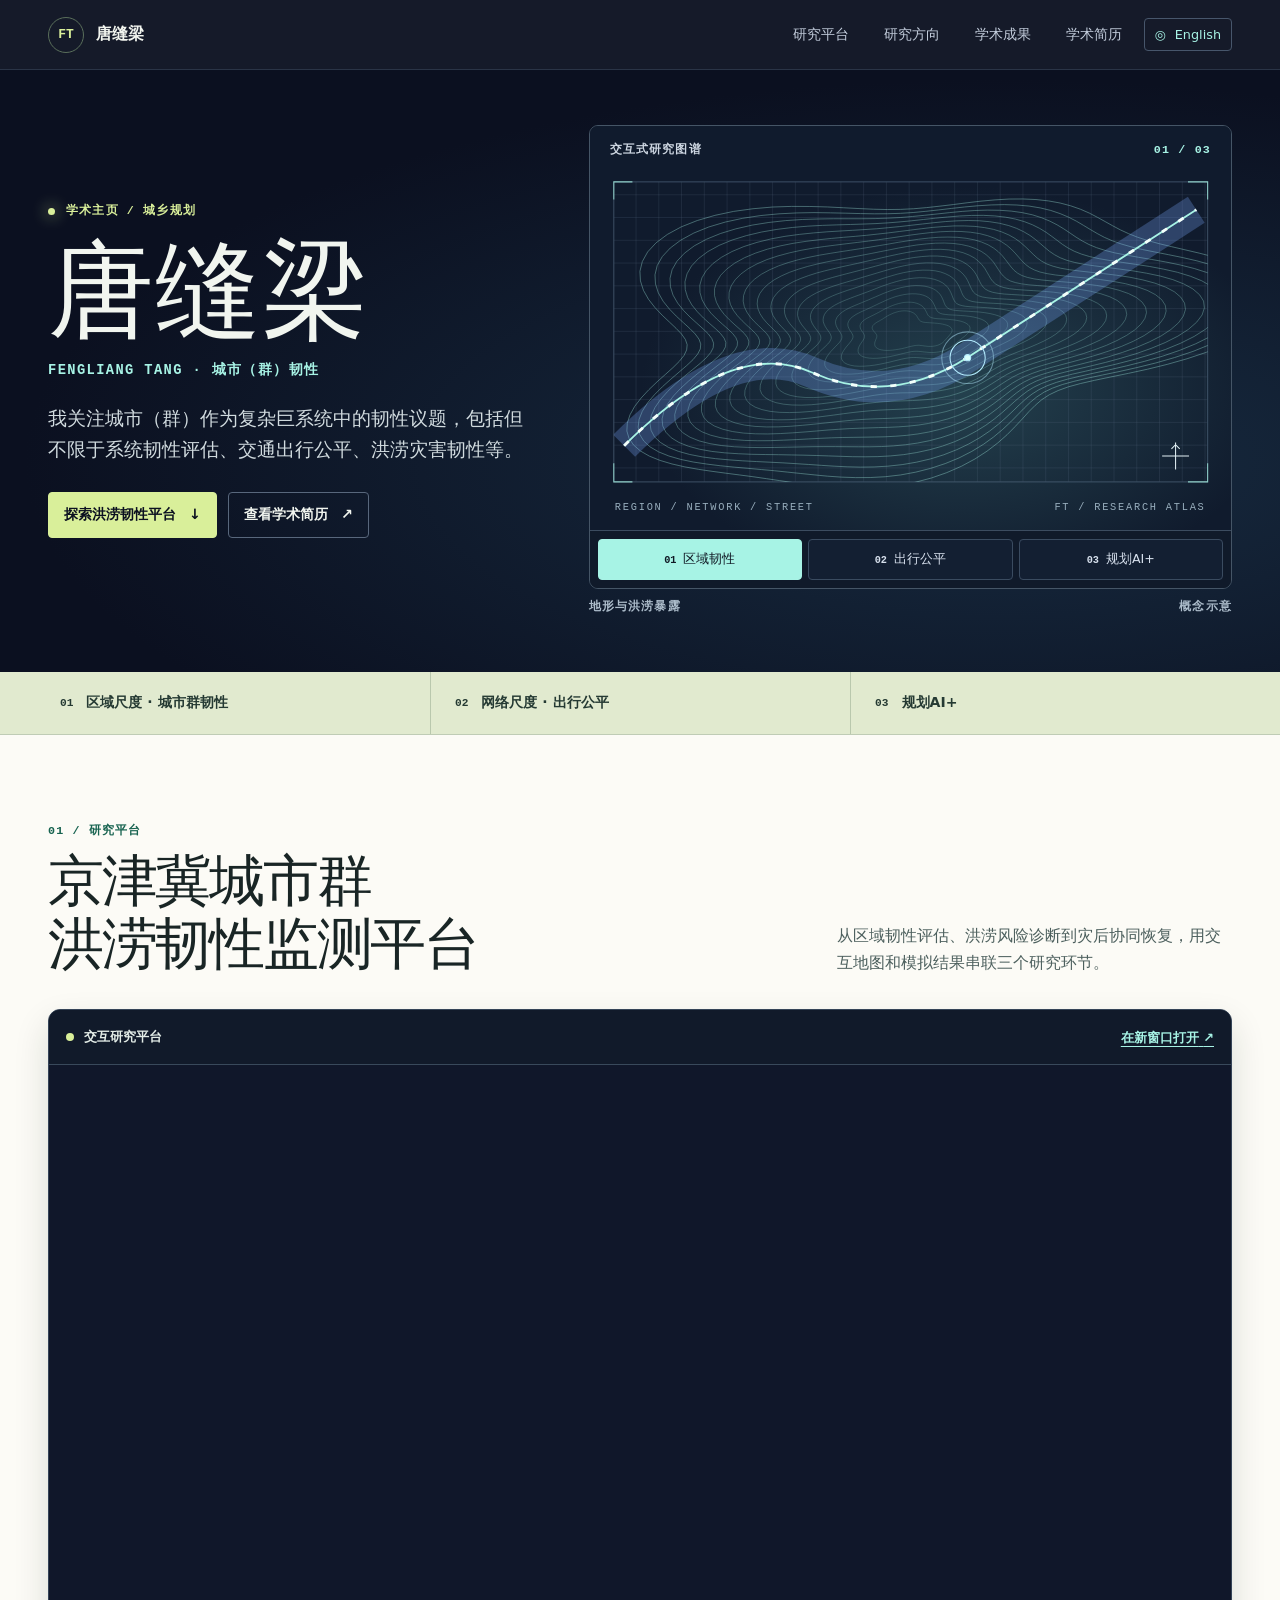
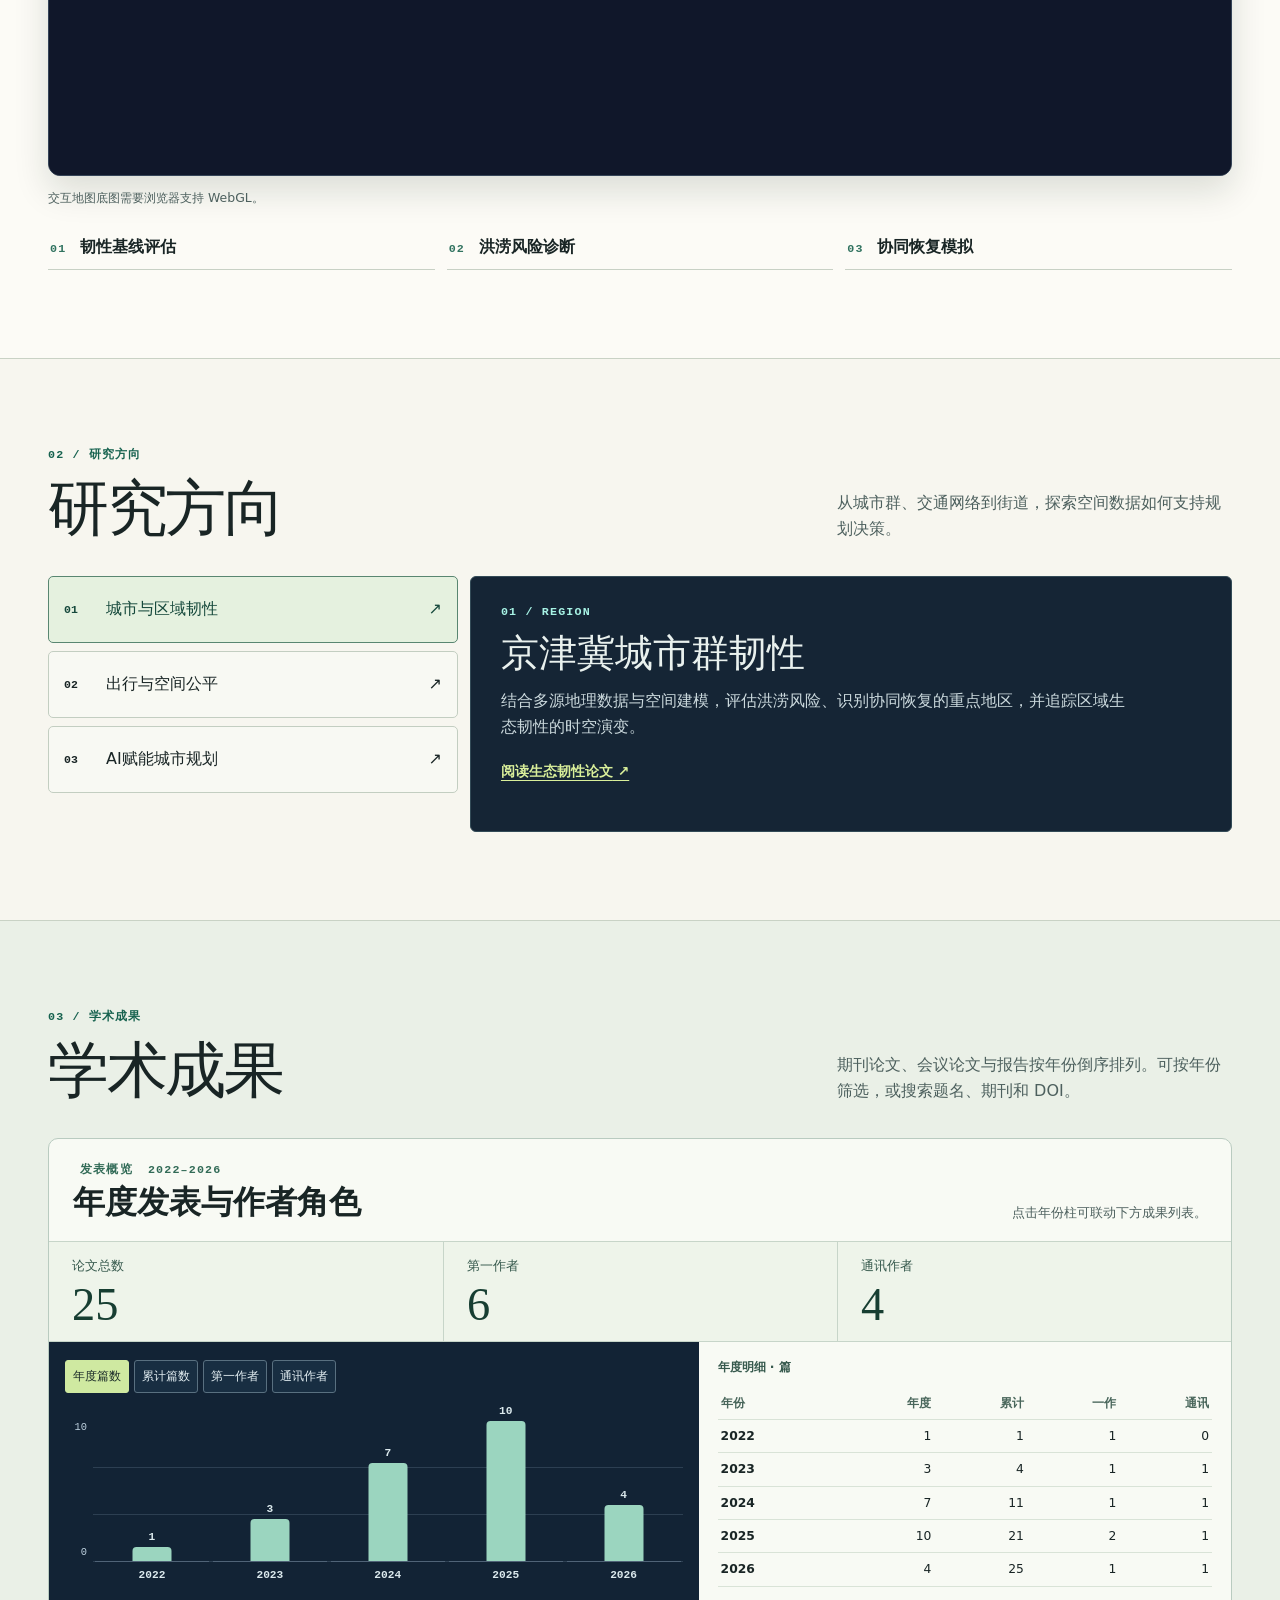
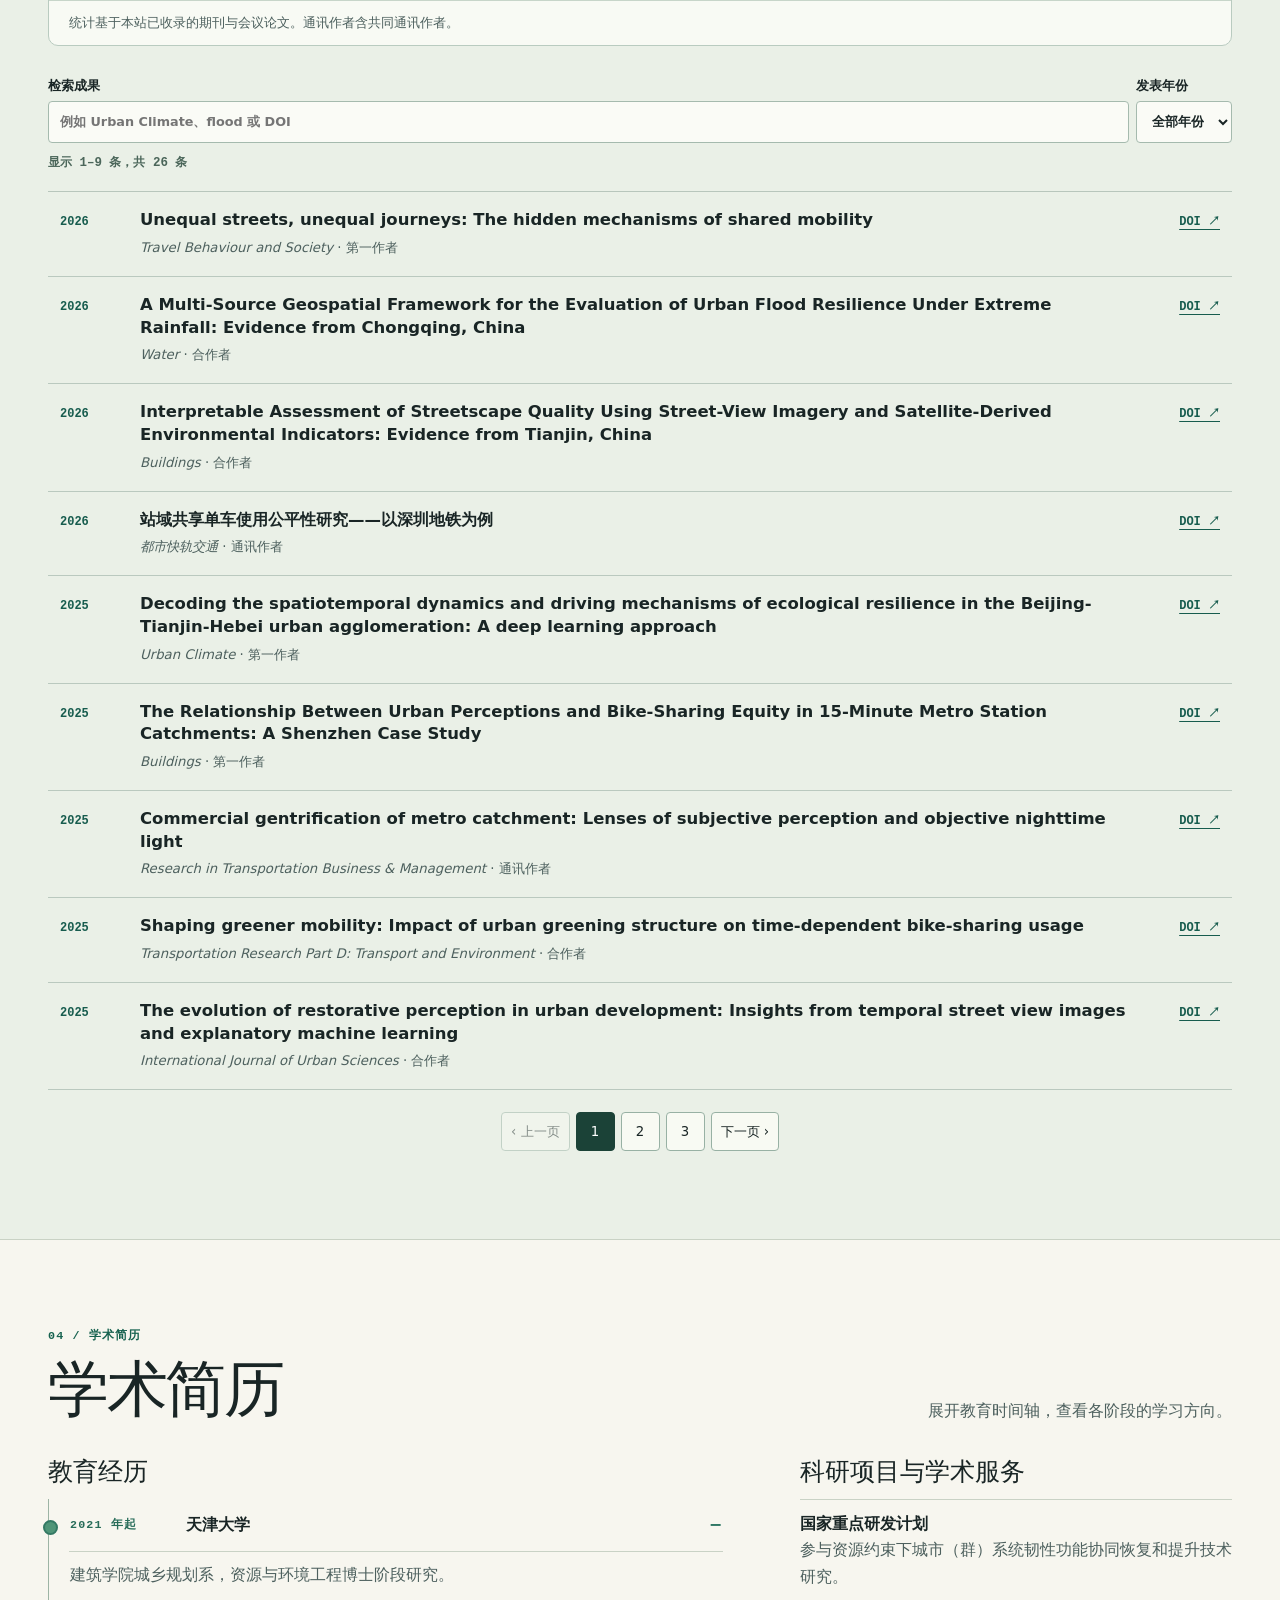
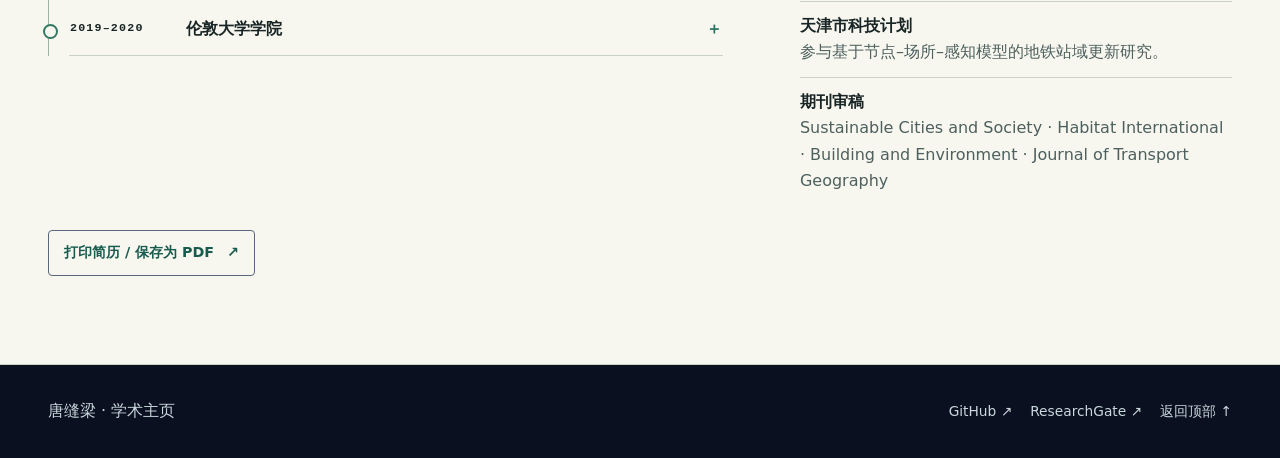
==== commit 951c62d4: "Update bilingual research focus and visualize publication trends" ====
--- a/index.html
+++ b/index.html
@@ -3,9 +3,9 @@
 <head>
 <meta charset="utf-8">
 <meta name="viewport" content="width=device-width,initial-scale=1">
-<meta name="description" content="唐缝梁的学术主页。研究方向包括城市群韧性、交通公平与地理空间人工智能。">
+<meta name="description" content="唐缝梁的学术主页。研究方向包括城市群韧性、交通出行公平、洪涝灾害韧性与人工智能辅助城市规划。">
 <meta name="theme-color" content="#0b1020">
-<title>唐缝梁｜城市韧性与 GeoAI</title>
+<title>唐缝梁｜城市（群）韧性</title>
 <link rel="icon" href="data:image/svg+xml,%3Csvg xmlns='http://www.w3.org/2000/svg' viewBox='0 0 32 32'%3E%3Crect width='32' height='32' rx='7' fill='%230b1020'/%3E%3Cpath d='M7 24V9h17m-12 7h10' fill='none' stroke='%23d7fa73' stroke-width='2'/%3E%3C/svg%3E">
 <style>
 :root{color-scheme:light;--night:#0b1020;--panel:#121b2d;--paper:#f7f6ef;--ink:#192525;--muted:#4d605e;--line:#c9d2c5;--lime:#d9ef9a;--mint:#a7f3e5;--blue:#aac1ff;--mono:ui-monospace,SFMono-Regular,Consolas,monospace;--display:"Songti SC","Noto Serif CJK SC","STSong","SimSun",Georgia,serif;--sans:system-ui,"PingFang SC","Microsoft YaHei",sans-serif}
@@ -156,6 +156,43 @@
 .timeline details>p{display:block!important;padding:2px 0 5px}.timeline details::details-content{content-visibility:visible!important;display:block!important;height:auto!important}
 .publications{background:white}.paper,.paper[hidden]{display:grid!important;grid-template-columns:33px 1fr auto;gap:6px;padding:4px 0;break-inside:avoid}.paper h3{font-size:9.5pt}.paper p{font-size:8pt}
 }
+.pub-stats{margin-bottom:29px;border:1px solid #b9cbc0;border-radius:10px;background:#f8faf4;overflow:hidden}
+.stats-head{display:flex;align-items:end;justify-content:space-between;gap:14px;padding:23px 24px 18px}
+.stats-head .mono{color:#326b57}.stats-head .mono span{margin-left:7px}
+.stats-head h3{margin-top:5px;font:650 clamp(1.3rem,2.55vw,2rem)/1.24 var(--display)}
+.stats-head>p,.stats-note{font-size:.8rem;color:var(--muted)}
+.stats-totals{display:grid;grid-template-columns:repeat(3,1fr);margin:0;border-block:1px solid #c7d5c9;background:#eef4ea}
+.stats-totals>div{display:grid;gap:5px;padding:13px 23px}
+.stats-totals>div+div{border-left:1px solid #c7d5c9}
+.stats-totals dt{font-size:.83rem;color:#36594d}
+.stats-totals dd{margin:0;color:#173e32;font:400 clamp(1.85rem,4vw,2.9rem)/1 Georgia,serif;font-variant-numeric:tabular-nums}
+.stats-body{display:grid;grid-template-columns:1.22fr 1fr;gap:0}
+.stats-chart{min-width:0;background:#122335;color:#d4e6e6;padding:18px 16px 11px}
+.stats-tabs{display:flex;gap:5px;flex-wrap:wrap;margin-bottom:12px}
+.stats-tabs button{min-height:33px;padding:3px 7px;border:1px solid #597080;border-radius:3px;background:#182e42;color:#e2edf1;font-size:.74rem}
+.stats-tabs button[aria-pressed=true]{background:#cfe9a1;border-color:#cfe9a1;color:#1b2b29}
+.stats-plot{display:grid;grid-template-columns:22px 1fr;gap:6px}
+.stats-axis{display:flex;flex-direction:column;justify-content:space-between;margin-bottom:27px;padding:16px 0 4px;text-align:right;font:.65rem var(--mono);color:#bed1df}
+.stats-bars{display:grid;grid-auto-columns:minmax(0,1fr);grid-auto-flow:column;min-height:184px;background:repeating-linear-gradient(to top,#8198ad3d 0 1px,transparent 1px 33.33%) 0 16px/100% calc(100% - 43px) no-repeat}
+.stats-bar{display:grid;grid-template-rows:1fr 27px;min-width:0;min-height:184px;border:0;padding:16px 2px 0;background:none;color:#dbe9ed}
+.stats-bar:hover,.stats-bar[aria-pressed=true]{background:#b0e1d51a;color:#fff}
+.stats-bar-track{position:relative;align-self:stretch;border-bottom:1px solid #8198ad69}
+.stats-bar-fill{position:absolute;left:50%;bottom:0;translate:-50% 0;width:clamp(13px,58%,39px);height:var(--bar,0%);background:#9bd5bf;border-radius:4px 4px 0 0;transition:height .28s ease,background .18s}
+.stats-bar:hover .stats-bar-fill,.stats-bar[aria-pressed=true] .stats-bar-fill{background:#ddf19c}
+.stats-bar-value{position:absolute;left:50%;bottom:calc(var(--bar,0%) + 3px);translate:-50% 0;transition:bottom .28s ease}
+.stats-bar-value,.stats-bar-year{font:650 .7rem/1.2 var(--mono);font-variant-numeric:tabular-nums}
+.stats-bar-year{align-self:center}
+.stats-table-wrap{padding:13px 19px;min-width:0;overflow-x:auto}
+.stats-table{width:100%;border-collapse:collapse;font-size:.77rem;text-align:right;font-variant-numeric:tabular-nums}
+.stats-table caption{text-align:left;padding:2px 0 9px;color:#36594d;font-weight:650}
+.stats-table th,.stats-table td{padding:6px 3px;border-bottom:1px solid #d9e3d7}
+.stats-table th:first-child{text-align:left}
+.stats-table thead th{color:#49665b}
+.stats-table tr.is-selected{background:#e1edd8}
+.stats-note{padding:11px 20px;border-top:1px solid #c7d5c9}
+@media(max-width:820px){.stats-body{grid-template-columns:1fr}.stats-head{display:block}.stats-head>p{margin-top:7px}}
+@media(max-width:440px){.stats-head{padding:16px 13px}.stats-totals>div{padding:9px 8px}.stats-totals dt{font-size:.72rem}.stats-chart{padding-inline:8px}.stats-table-wrap{padding-inline:12px}.stats-table{font-size:.69rem}.stats-note{padding-inline:12px}}
+@media print{.pub-stats{display:none!important}}
 </style>
 </head>
 <body>
@@ -170,8 +207,8 @@
 <div>
 <p class="kicker mono"><span lang="zh-CN" class="locale">学术主页 / 城乡规划</span><span lang="en" class="locale">Academic portfolio / Urban planning</span></p>
 <h1 id="name"><span lang="zh-CN" class="locale">唐缝梁</span><span lang="en" class="locale">Fengliang <em>Tang</em></span></h1>
-<p class="subname mono"><span lang="zh-CN" class="locale">Fengliang Tang · 城市韧性与 GeoAI</span><span lang="en" class="locale">唐缝梁 · Urban resilience &amp; GeoAI</span></p>
-<p class="lead"><span lang="zh-CN" class="locale">我关注城市如何应对洪涝、街道与邻里环境如何影响共享出行机会，以及如何用地理空间人工智能解释这些差异。</span><span lang="en" class="locale">I study how cities withstand floods, how neighborhoods shape access to shared mobility, and how geospatial AI can explain these differences.</span></p>
+<p class="subname mono"><span lang="zh-CN" class="locale">Fengliang Tang · 城市（群）韧性</span><span lang="en" class="locale">唐缝梁 · Urban and regional resilience</span></p>
+<p class="lead"><span lang="zh-CN" class="locale">我关注城市（群）作为复杂巨系统中的韧性议题，包括但不限于系统韧性评估、交通出行公平、洪涝灾害韧性等。</span><span lang="en" class="locale">My research examines resilience in cities and urban agglomerations as complex systems, including system resilience assessment, mobility equity, and flood resilience.</span></p>
 <div class="buttons"><a class="cta primary" href="#featured"><span lang="zh-CN" class="locale">探索洪涝韧性平台</span><span lang="en" class="locale">Explore the dashboard</span> <span aria-hidden="true">↓</span></a><a class="cta" href="#cv"><span lang="zh-CN" class="locale">查看学术简历</span><span lang="en" class="locale">Explore my CV</span> <span aria-hidden="true">↗</span></a></div>
 </div>
 <figure class="atlas" data-mode="resilience">
@@ -211,7 +248,7 @@
 <div class="atlas-controls" role="group" aria-label="研究图谱图层" data-en-label="Research atlas layers" hidden>
 <button type="button" data-topic="resilience" aria-pressed="true"><small>01</small> <span lang="zh-CN" class="locale">区域韧性</span><span lang="en" class="locale">Resilience</span></button>
 <button type="button" data-topic="mobility" aria-pressed="false"><small>02</small> <span lang="zh-CN" class="locale">出行公平</span><span lang="en" class="locale">Mobility</span></button>
-<button type="button" data-topic="geoai" aria-pressed="false"><small>03</small> GeoAI</button>
+<button type="button" data-topic="geoai" aria-pressed="false"><small>03</small> <span lang="zh-CN" class="locale">规划AI+</span><span lang="en" class="locale">Planning AI+</span></button>
 </div>
 </div>
 <figcaption class="figcap mono"><span id="atlas-caption"><span lang="zh-CN" class="locale">地形与洪涝暴露</span><span lang="en" class="locale">Terrain and flood exposure</span></span><span><span lang="zh-CN" class="locale">概念示意</span><span lang="en" class="locale">Concept illustration</span></span></figcaption>
@@ -220,7 +257,7 @@
 <div class="scale"><div class="wrap">
 <a href="#project-resilience" data-jump="resilience"><b>01</b> <span lang="zh-CN" class="locale">区域尺度 · 城市群韧性</span><span lang="en" class="locale">Region · Urban resilience</span></a>
 <a href="#project-mobility" data-jump="mobility"><b>02</b> <span lang="zh-CN" class="locale">网络尺度 · 出行公平</span><span lang="en" class="locale">Network · Mobility equity</span></a>
-<a href="#project-geoai" data-jump="geoai"><b>03</b> <span lang="zh-CN" class="locale">街道尺度 · GeoAI</span><span lang="en" class="locale">Street · GeoAI</span></a>
+<a href="#project-geoai" data-jump="geoai"><b>03</b> <span lang="zh-CN" class="locale">规划AI+</span><span lang="en" class="locale">Planning AI+</span></a>
 </div></div>
 <section class="section featured" id="featured" aria-labelledby="featured-title"><div class="wrap">
 <div class="section-head">
@@ -247,19 +284,52 @@
 <div class="research-nav" role="group" aria-label="研究主题" data-en-label="Research themes" hidden>
 <button type="button" data-topic="resilience" aria-pressed="true" aria-controls="project-resilience"><span>01</span><span lang="zh-CN" class="locale">城市与区域韧性</span><span lang="en" class="locale">Urban &amp; regional resilience</span><span aria-hidden="true">↗</span></button>
 <button type="button" data-topic="mobility" aria-pressed="false" aria-controls="project-mobility"><span>02</span><span lang="zh-CN" class="locale">出行与空间公平</span><span lang="en" class="locale">Mobility &amp; spatial equity</span><span aria-hidden="true">↗</span></button>
-<button type="button" data-topic="geoai" aria-pressed="false" aria-controls="project-geoai"><span>03</span><span lang="zh-CN" class="locale">GeoAI 与城市感知</span><span lang="en" class="locale">GeoAI &amp; urban perception</span><span aria-hidden="true">↗</span></button>
+<button type="button" data-topic="geoai" aria-pressed="false" aria-controls="project-geoai"><span>03</span><span lang="zh-CN" class="locale">AI赋能城市规划</span><span lang="en" class="locale">AI for Urban Planning</span><span aria-hidden="true">↗</span></button>
 </div>
 <div>
 <article class="project" id="project-resilience" data-topic="resilience"><p class="mono">01 / Region</p><h3><span lang="zh-CN" class="locale">京津冀城市群韧性</span><span lang="en" class="locale">Resilience in Beijing–Tianjin–Hebei</span></h3><p><span lang="zh-CN" class="locale">结合多源地理数据与空间建模，评估洪涝风险、识别协同恢复的重点地区，并追踪区域生态韧性的时空演变。</span><span lang="en" class="locale">I use multi-source geospatial data and spatial modeling to assess flood risk, identify priorities for coordinated recovery, and trace changes in regional ecological resilience.</span></p><a href="https://doi.org/10.1016/j.uclim.2025.102436"><span lang="zh-CN" class="locale">阅读生态韧性论文</span><span lang="en" class="locale">Read the ecological resilience paper</span> ↗</a></article>
 <article class="project" id="project-mobility" data-topic="mobility"><p class="mono">02 / Network</p><h3><span lang="zh-CN" class="locale">共享出行与交通公平</span><span lang="en" class="locale">Shared mobility and transport equity</span></h3><p><span lang="zh-CN" class="locale">结合共享单车骑行记录、街景与轨道站域数据，研究建成环境如何影响不同社区的出行机会。</span><span lang="en" class="locale">I combine bike-share trips, street imagery, and metro catchment data to examine how the built environment shapes travel opportunities across neighborhoods.</span></p><a href="https://doi.org/10.1016/j.tbs.2026.101284"><span lang="zh-CN" class="locale">阅读共享出行论文</span><span lang="en" class="locale">Read the shared mobility paper</span> ↗</a></article>
-<article class="project" id="project-geoai" data-topic="geoai"><p class="mono">03 / Street</p><h3><span lang="zh-CN" class="locale">街景计算与城市感知</span><span lang="en" class="locale">Street-view analytics and urban perception</span></h3><p><span lang="zh-CN" class="locale">用街景影像、遥感指标和可解释建模量化街道环境，并将分析结果用于街道空间评估和更新研究。</span><span lang="en" class="locale">I combine street-view imagery, satellite-derived indicators, and interpretable models to assess street environments and study their regeneration.</span></p><a href="https://doi.org/10.3390/rs16193661"><span lang="zh-CN" class="locale">阅读街景分析论文</span><span lang="en" class="locale">Read the street-view paper</span> ↗</a></article>
+<article class="project" id="project-geoai" data-topic="geoai"><p class="mono">03 / Planning AI+</p><h3><span lang="zh-CN" class="locale">AI赋能城市规划</span><span lang="en" class="locale">AI for Urban Planning</span></h3><p><span lang="zh-CN" class="locale">结合街景影像、遥感数据与可解释机器学习，分析城市空间环境，为街道更新与规划决策提供依据。</span><span lang="en" class="locale">I combine street-view imagery, remote sensing data, and interpretable machine learning to assess urban environments and inform street regeneration and planning decisions.</span></p><a href="https://doi.org/10.3390/rs16193661"><span lang="zh-CN" class="locale">阅读街景分析论文</span><span lang="en" class="locale">Read the street-view paper</span> ↗</a></article>
 </div></div></div></section>
 <section class="section publications" id="publications"><div class="wrap">
 <div class="section-head"><div><p class="label mono">03 / <span lang="zh-CN" class="locale">学术成果</span><span lang="en" class="locale">Publications</span></p><h2><span lang="zh-CN" class="locale">学术成果</span><span lang="en" class="locale">Publications</span></h2></div><p><span lang="zh-CN" class="locale">期刊论文、会议论文与报告按年份倒序排列。可按年份筛选，或搜索题名、期刊和 DOI。</span><span lang="en" class="locale">Journal articles, conference papers, and reports in reverse chronological order. Filter by year or search titles, venues, and DOIs.</span></p></div>
+<section class="pub-stats" id="publication-stats" aria-labelledby="stats-title" hidden>
+  <div class="stats-head">
+    <div><p class="mono"><span lang="zh-CN" class="locale">发表概览</span><span lang="en" class="locale">Publication overview</span> <span id="stats-period"></span></p><h3 id="stats-title"><span lang="zh-CN" class="locale">年度发表与作者角色</span><span lang="en" class="locale">Publication trends and authorship</span></h3></div>
+    <p><span lang="zh-CN" class="locale">点击年份柱可联动下方成果列表。</span><span lang="en" class="locale">Select a year in the chart to filter the publication list.</span></p>
+  </div>
+  <dl class="stats-totals">
+    <div><dt><span lang="zh-CN" class="locale">论文总数</span><span lang="en" class="locale">Total papers</span></dt><dd data-total="annual"></dd></div>
+    <div><dt><span lang="zh-CN" class="locale">第一作者</span><span lang="en" class="locale">First author</span></dt><dd data-total="first"></dd></div>
+    <div><dt><span lang="zh-CN" class="locale">通讯作者</span><span lang="en" class="locale">Corresponding author</span></dt><dd data-total="corresponding"></dd></div>
+  </dl>
+  <div class="stats-body">
+    <div class="stats-chart">
+      <div class="stats-tabs" role="group" aria-label="图表指标" data-en-label="Chart metric">
+        <button type="button" data-metric="annual" aria-pressed="true"><span lang="zh-CN" class="locale">年度篇数</span><span lang="en" class="locale">Annual</span></button>
+        <button type="button" data-metric="cumulative" aria-pressed="false"><span lang="zh-CN" class="locale">累计篇数</span><span lang="en" class="locale">Cumulative</span></button>
+        <button type="button" data-metric="first" aria-pressed="false"><span lang="zh-CN" class="locale">第一作者</span><span lang="en" class="locale">First author</span></button>
+        <button type="button" data-metric="corresponding" aria-pressed="false"><span lang="zh-CN" class="locale">通讯作者</span><span lang="en" class="locale">Corresponding</span></button>
+      </div>
+      <div class="stats-plot">
+        <div class="stats-axis" aria-hidden="true"><span id="stats-scale"></span><span>0</span></div>
+        <div class="stats-bars" id="stats-bars"></div>
+      </div>
+    </div>
+    <div class="stats-table-wrap">
+      <table class="stats-table">
+        <caption><span lang="zh-CN" class="locale">年度明细 · 篇</span><span lang="en" class="locale">Annual breakdown · Papers</span></caption>
+        <thead><tr><th scope="col"><span lang="zh-CN" class="locale">年份</span><span lang="en" class="locale">Year</span></th><th scope="col"><span lang="zh-CN" class="locale">年度</span><span lang="en" class="locale">Annual</span></th><th scope="col"><span lang="zh-CN" class="locale">累计</span><span lang="en" class="locale">Cumulative</span></th><th scope="col"><span lang="zh-CN" class="locale">一作</span><span lang="en" class="locale">First</span></th><th scope="col"><span lang="zh-CN" class="locale">通讯</span><span lang="en" class="locale">Corresp.</span></th></tr></thead>
+        <tbody id="stats-table"></tbody>
+      </table>
+    </div>
+  </div>
+  <p class="stats-note"><span lang="zh-CN" class="locale">统计基于本站已收录的期刊与会议论文。通讯作者含共同通讯作者。</span><span lang="en" class="locale">Counts cover the journal articles and conference papers listed on this site. Corresponding authorship includes co-corresponding authors.</span></p>
+</section>
 <div class="filters" hidden>
 <div class="filter-row">
 <label><span lang="zh-CN" class="locale">检索成果</span><span lang="en" class="locale">Search publications</span><input id="query" type="search" placeholder="例如 Urban Climate、flood 或 DOI" data-en-placeholder="e.g. Urban Climate, flood, or a DOI"></label>
-<label><span lang="zh-CN" class="locale">发表年份</span><span lang="en" class="locale">Publication year</span><select id="year"><option value="all" data-en="All years">全部年份</option><option>2026</option><option>2025</option><option>2024</option><option>2023</option><option>2022</option></select></label>
+<label><span lang="zh-CN" class="locale">发表年份</span><span lang="en" class="locale">Publication year</span><select id="year"><option value="all" data-en="All years">全部年份</option></select></label>
 </div>
 <output id="publication-status" aria-live="polite"></output>
 </div>
@@ -304,8 +374,6 @@
 <div><h3><span lang="zh-CN" class="locale">教育经历</span><span lang="en" class="locale">Education</span></h3><ol class="timeline">
 <li><details open><summary><time class="mono" datetime="2021-09"><span lang="zh-CN" class="locale">2021 年起</span><span lang="en" class="locale">Since 2021</span></time><span lang="zh-CN" class="locale">天津大学</span><span lang="en" class="locale">Tianjin University</span></summary><p><span lang="zh-CN" class="locale">建筑学院城乡规划系，资源与环境工程博士阶段研究。</span><span lang="en" class="locale">Doctoral research in Resources and Environment, School of Architecture.</span></p></details></li>
 <li><details><summary><span class="mono">2019–2020</span><span lang="zh-CN" class="locale">伦敦大学学院</span><span lang="en" class="locale">University College London</span></summary><p><span lang="zh-CN" class="locale">跨学科城市设计研究硕士。</span><span lang="en" class="locale">MRes in Inter-disciplinary Urban Design.</span></p></details></li>
-<li><details><summary><span class="mono">2017–2019</span><span lang="zh-CN" class="locale">利物浦大学</span><span lang="en" class="locale">University of Liverpool</span></summary><p><span lang="zh-CN" class="locale">城市更新与规划，本科阶段。</span><span lang="en" class="locale">Undergraduate study in Urban Regeneration and Planning.</span></p></details></li>
-<li><details><summary><span class="mono">2015–2017</span><span lang="zh-CN" class="locale">西交利物浦大学</span><span lang="en" class="locale">Xi’an Jiaotong–Liverpool University</span></summary><p><span lang="zh-CN" class="locale">城乡规划与设计，本科阶段。</span><span lang="en" class="locale">Undergraduate study in Urban Planning and Design.</span></p></details></li>
 </ol></div>
 <div class="service"><h3><span lang="zh-CN" class="locale">科研项目与学术服务</span><span lang="en" class="locale">Projects &amp; academic service</span></h3>
 <div><h4><span lang="zh-CN" class="locale">国家重点研发计划</span><span lang="en" class="locale">National Key R&amp;D Program of China</span></h4><p><span lang="zh-CN" class="locale">参与资源约束下城市（群）系统韧性功能协同恢复和提升技术研究。</span><span lang="en" class="locale">Project team member studying coordinated recovery and resilience in urban systems under resource constraints.</span></p></div>
@@ -344,7 +412,7 @@
 const captions = {
   resilience: ['地形与洪涝暴露', 'Terrain and flood exposure'],
   mobility: ['出行网络与可达性', 'Mobility networks and access'],
-  geoai: ['街景采样与空间特征', 'Street-view sampling and spatial features']
+  geoai: ['空间数据与规划分析', 'Spatial data and planning analysis']
 };
 const topics = Object.keys(captions);
 let topic = 'resilience';
@@ -370,6 +438,81 @@
   }
 }
 
+const stats = document.querySelector('.pub-stats');
+const chartBars = stats.querySelector('#stats-bars');
+const chartScale = stats.querySelector('#stats-scale');
+const metricButtons = [...stats.querySelectorAll('[data-metric]')];
+const metricNames = {
+  annual: ['年度篇数', 'Annual papers'],
+  cumulative: ['累计篇数', 'Cumulative papers'],
+  first: ['第一作者篇数', 'First-author papers'],
+  corresponding: ['通讯作者篇数', 'Corresponding-author papers']
+};
+let metric = 'annual';
+const annualCounts = new Map();
+for (const paper of papers) {
+  const date = paper.querySelector('time').dateTime;
+  if (!annualCounts.has(date)) annualCounts.set(date, {annual:0, first:0, corresponding:0});
+  if (paper.querySelector('.pub-kind [lang=en]')?.textContent.trim() === 'Blue book chapter') continue;
+  const role = paper.querySelector('p > .locale[lang=en]')?.textContent.trim();
+  const counts = annualCounts.get(date);
+  counts.annual++;
+  if (role === 'First author') counts.first++;
+  if (role === 'Corresponding author' || role === 'Co-corresponding author') counts.corresponding++;
+}
+const years = [...annualCounts.keys()].sort();
+for (const date of years.slice().reverse()) year.add(new Option(date, date));
+const statsRows = stats.querySelector('#stats-table');
+const total = {annual:0, first:0, corresponding:0};
+const yearStats = years.map(date => {
+  const counts = annualCounts.get(date);
+  for (const key of Object.keys(total)) total[key] += counts[key];
+  counts.cumulative = total.annual;
+  const bar = document.createElement('button');
+  bar.type = 'button';
+  bar.className = 'stats-bar';
+  bar.innerHTML = '<span class="stats-bar-track" aria-hidden="true"><span class="stats-bar-fill"></span><span class="stats-bar-value"></span></span><span class="stats-bar-year" aria-hidden="true"></span>';
+  bar.querySelector('.stats-bar-year').textContent = date;
+  bar.addEventListener('click', () => {
+    year.value = year.value === date ? 'all' : date;
+    resetPublicationPage();
+  });
+  chartBars.append(bar);
+  const row = statsRows.insertRow();
+  const heading = document.createElement('th');
+  heading.scope = 'row';
+  heading.textContent = date;
+  row.append(heading);
+  for (const key of Object.keys(metricNames)) row.insertCell().textContent = counts[key];
+  return {date, counts, bar, row};
+});
+stats.querySelector('#stats-period').textContent = years.length ? years[0] + '–' + years.at(-1) : '';
+for (const counter of stats.querySelectorAll('[data-total]')) counter.textContent = total[counter.dataset.total];
+stats.hidden = !years.length;
+
+function updateStats() {
+  const en = Number(root.lang === 'en');
+  const max = Math.max(1, ...yearStats.map(item => item.counts[metric]));
+  const axisStep = max > 15 ? 5 : max > 6 ? 2 : 1;
+  const scale = Math.ceil(max / axisStep) * axisStep;
+  chartScale.textContent = scale;
+  for (const button of metricButtons) button.setAttribute('aria-pressed', String(button.dataset.metric === metric));
+  for (const {date, counts, bar, row} of yearStats) {
+    const value = counts[metric];
+    const selected = year.value === date;
+    bar.querySelector('.stats-bar-value').textContent = value;
+    bar.style.setProperty('--bar', (value / scale * 100) + '%');
+    bar.setAttribute('aria-label', en ? date + ' · ' + metricNames[metric][en] + ': ' + value :
+      date + ' 年 · ' + metricNames[metric][en] + '：' + value);
+    bar.setAttribute('aria-pressed', String(selected));
+    row.classList.toggle('is-selected', selected);
+  }
+}
+for (const button of metricButtons) button.addEventListener('click', () => {
+  metric = button.dataset.metric;
+  updateStats();
+});
+
 const numberButtons = Array.from({length: Math.ceil(papers.length / pageSize)}, (_, index) => {
   const button = document.createElement('button');
   button.type = 'button';
@@ -395,6 +538,7 @@
   result.value = en ? (count ? range + ' of ' + count + ' results' : '0 results') :
     (count ? '显示 ' + range + ' 条，共 ' + count + ' 条' : '共 0 条');
   empty.hidden = count > 0;
+  updateStats();
   pagination.hidden = totalPages <= 1;
   previous.disabled = page === 1;
   next.disabled = page === totalPages;
@@ -420,9 +564,9 @@
 function applyLanguage() {
   const isEnglish = new URL(location.href).searchParams.get('lang') === 'en';
   root.lang = isEnglish ? 'en' : 'zh-CN';
-  document.title = isEnglish ? 'Fengliang Tang | Urban Resilience & GeoAI' : '唐缝梁｜城市韧性与 GeoAI';
-  description.content = isEnglish ? 'Fengliang Tang’s academic homepage for urban resilience, mobility equity and geospatial AI.' :
-    '唐缝梁的学术主页。研究方向包括城市群韧性、交通公平与地理空间人工智能。';
+  document.title = isEnglish ? 'Fengliang Tang | Urban and Regional Resilience' : '唐缝梁｜城市（群）韧性';
+  description.content = isEnglish ? 'Fengliang Tang’s academic homepage for urban and regional resilience, mobility equity, flood resilience, and AI for urban planning.' :
+    '唐缝梁的学术主页。研究方向包括城市群韧性、交通出行公平、洪涝灾害韧性与人工智能辅助城市规划。';
   for (const {element, attribute, zh, en} of translated) {
     if (attribute) element.setAttribute(attribute, isEnglish ? en : zh);
     else element.textContent = isEnglish ? en : zh;
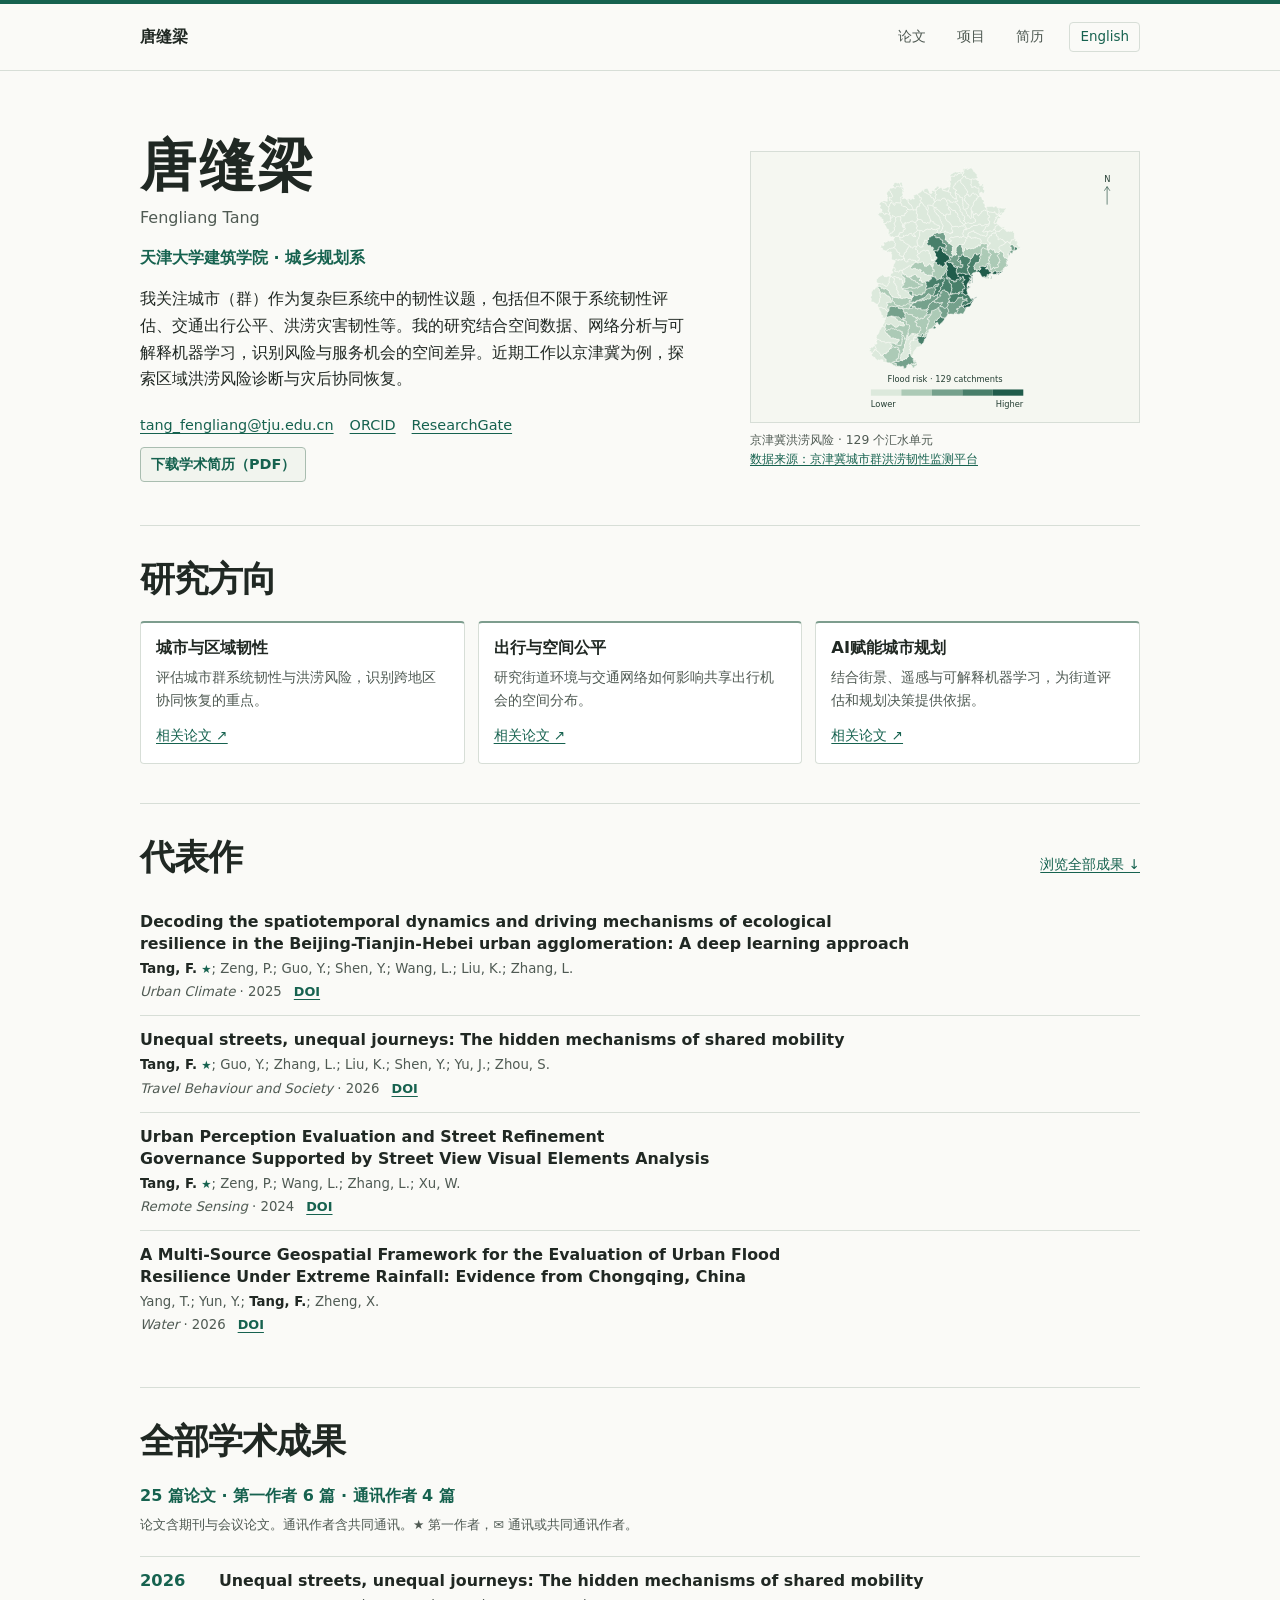
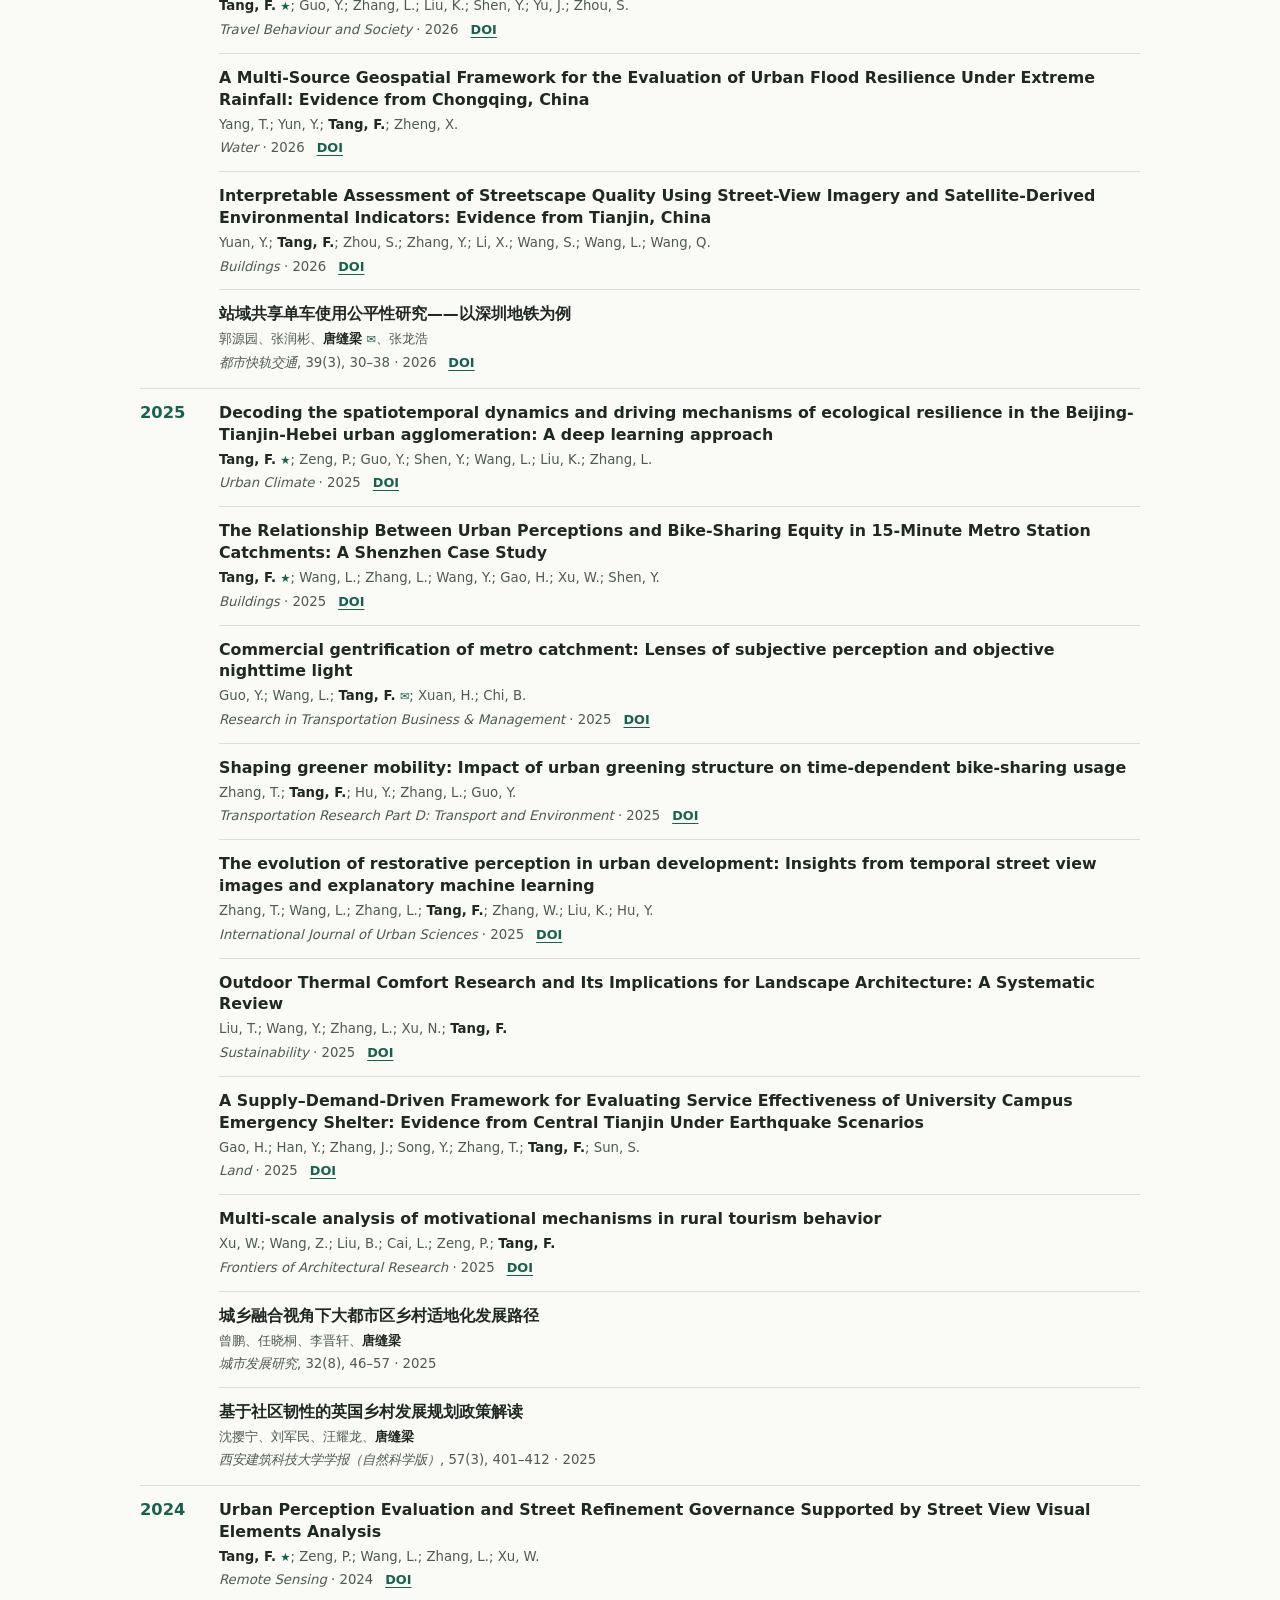
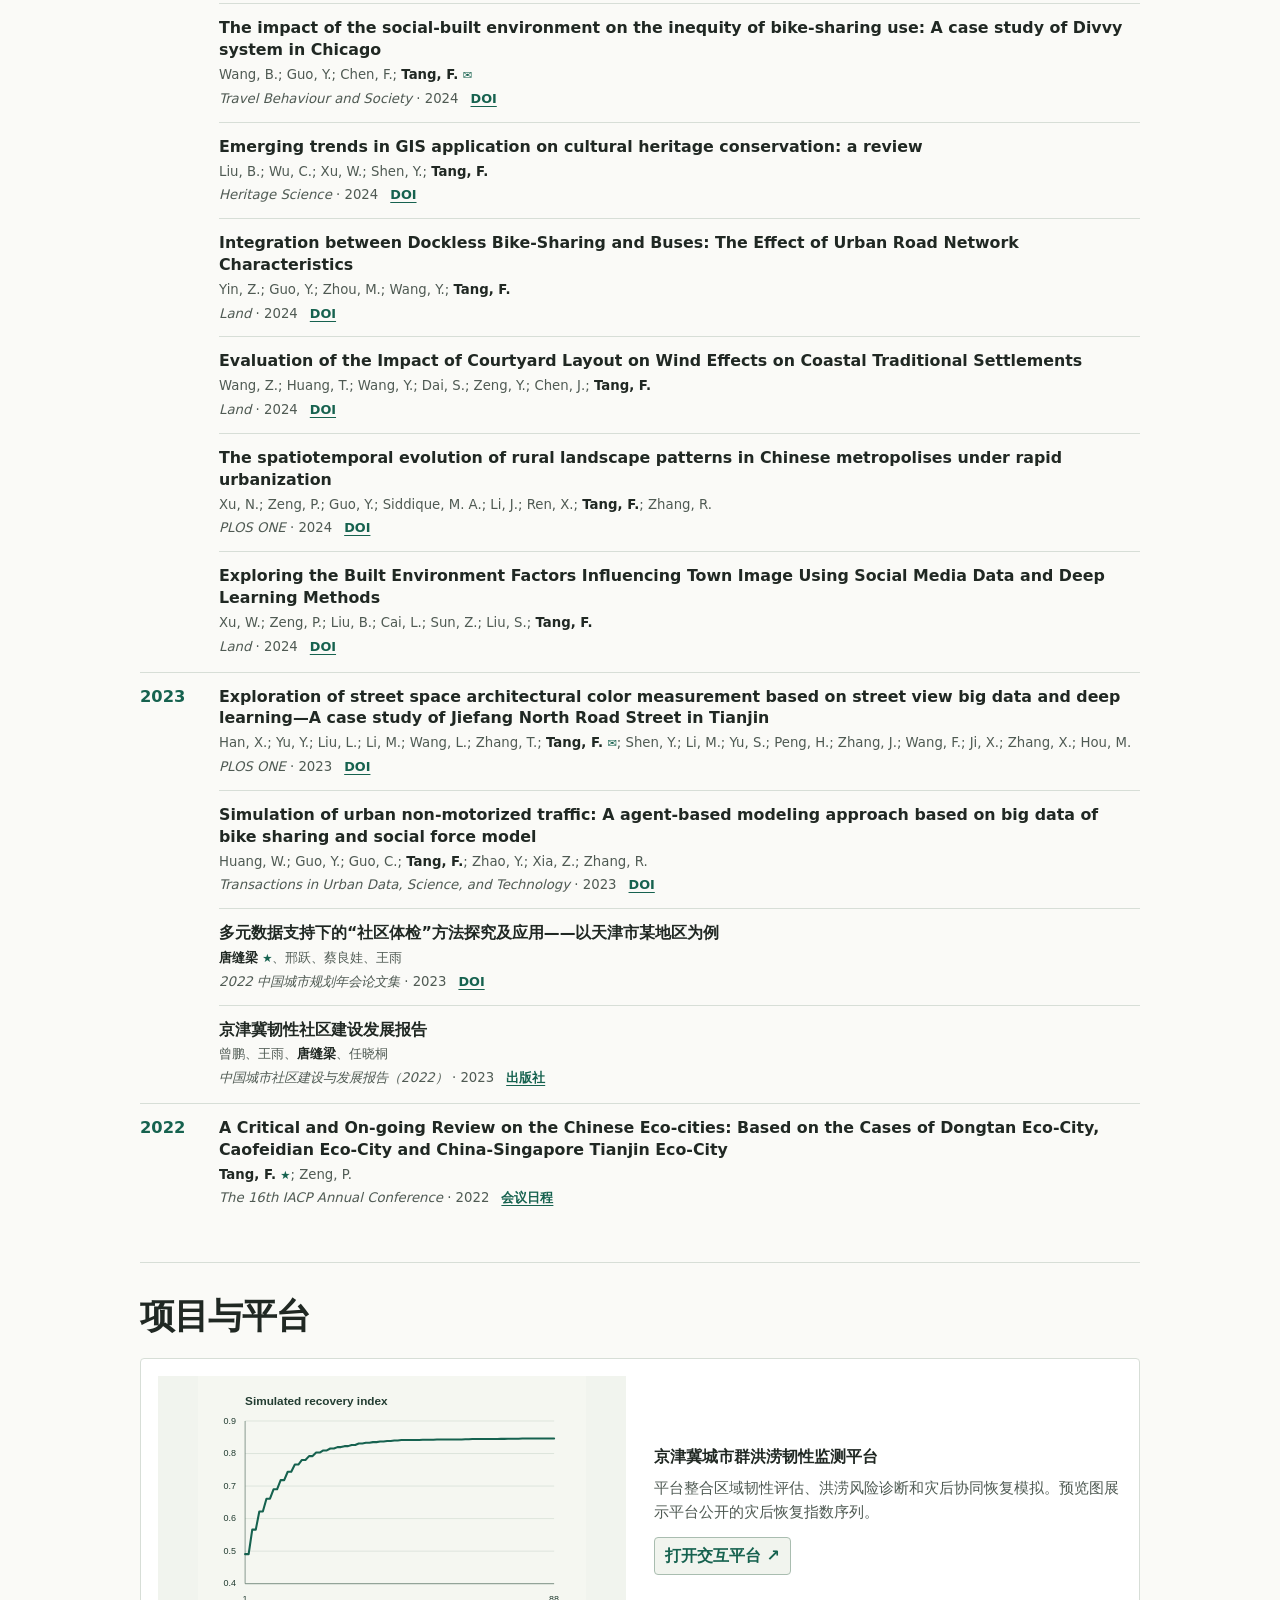
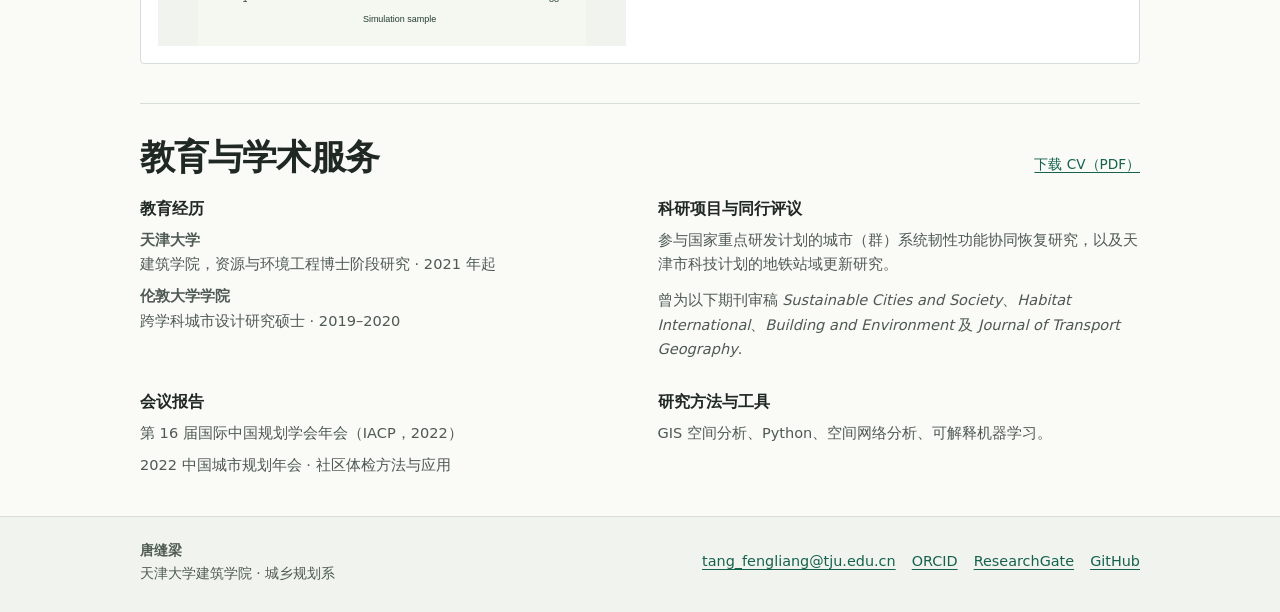
==== commit 0e610b5a: "Refocus bilingual academic site on research and publications" ====
--- a/index.html
+++ b/index.html
@@ -2,625 +2,131 @@
 <html lang="zh-CN">
 <head>
 <meta charset="utf-8">
-<meta name="viewport" content="width=device-width,initial-scale=1">
-<meta name="description" content="唐缝梁的学术主页。研究方向包括城市群韧性、交通出行公平、洪涝灾害韧性与人工智能辅助城市规划。">
-<meta name="theme-color" content="#0b1020">
+<meta name="viewport" content="width=device-width, initial-scale=1">
 <title>唐缝梁｜城市（群）韧性</title>
-<link rel="icon" href="data:image/svg+xml,%3Csvg xmlns='http://www.w3.org/2000/svg' viewBox='0 0 32 32'%3E%3Crect width='32' height='32' rx='7' fill='%230b1020'/%3E%3Cpath d='M7 24V9h17m-12 7h10' fill='none' stroke='%23d7fa73' stroke-width='2'/%3E%3C/svg%3E">
-<style>
-:root{color-scheme:light;--night:#0b1020;--panel:#121b2d;--paper:#f7f6ef;--ink:#192525;--muted:#4d605e;--line:#c9d2c5;--lime:#d9ef9a;--mint:#a7f3e5;--blue:#aac1ff;--mono:ui-monospace,SFMono-Regular,Consolas,monospace;--display:"Songti SC","Noto Serif CJK SC","STSong","SimSun",Georgia,serif;--sans:system-ui,"PingFang SC","Microsoft YaHei",sans-serif}
-*{box-sizing:border-box}
-[hidden]{display:none!important}
-html{scroll-behavior:smooth;scroll-padding-top:90px}
-html[lang=zh-CN] [lang=en].locale,html[lang=en] [lang=zh-CN].locale{display:none!important}
-html[lang=zh-CN] .language [lang=zh-CN],html[lang=en] .language [lang=en]{display:none}
-body{margin:0;background:var(--paper);color:var(--ink);font:16px/1.65 var(--sans)}
-a{color:inherit;text-underline-offset:4px} button,input,select{font:inherit;color:inherit}button{cursor:pointer}
-:focus-visible{outline:3px solid #2f8c79;outline-offset:4px}
-h1,h2,h3,p{margin:0}svg{display:block;max-width:100%}
-.wrap{width:min(1220px,calc(100% - 96px));margin-inline:auto}
-.mono{font:650 .73rem/1.45 var(--mono);letter-spacing:.1em;text-transform:uppercase}
-.skip{position:fixed;top:10px;left:10px;z-index:10;padding:10px 16px;background:white;transform:translateY(-150%)}
-.skip:focus{transform:none}
-.top{position:sticky;top:0;z-index:4;background:#0b1020f4;color:#f2f5ef;border-bottom:1px solid #2a3446;backdrop-filter:blur(12px)}
-.top .wrap,.foot .wrap{display:flex;align-items:center;justify-content:space-between;gap:22px}
-.top .wrap{min-height:69px}
-.top nav{display:flex;gap:clamp(12px,3vw,35px);align-items:center;margin-left:auto}
-.top a,.foot a{text-decoration:none}
-.top nav a{font-size:.88rem;color:#c3cddc}.top nav a:hover,.foot a:hover{color:var(--lime)}
-.brand{display:inline-flex;align-items:center;gap:12px;white-space:nowrap;font-weight:650}
-.mark{display:grid;place-items:center;width:36px;height:36px;border:1px solid #596e5a;color:var(--lime);border-radius:50%;font:650 13px var(--mono)}
-.language{display:inline-flex;align-items:center;gap:9px;padding:5px 10px;border:1px solid #47566b;border-radius:4px;background:none;color:var(--mint);font-size:.8rem;white-space:nowrap}
-.hero{background:radial-gradient(ellipse at 78% 65%,#172b40 0%,#0b1020 69%);color:#f1f5ef}
-.hero-grid{display:grid;grid-template-columns:.88fr 1.12fr;gap:35px;align-items:center;min-height:602px;padding-block:49px 50px}
-.kicker{display:flex;align-items:center;gap:11px;color:var(--lime)}
-.kicker::before{content:"";width:7px;height:7px;border-radius:50%;background:currentColor;box-shadow:0 0 16px currentColor}
-.hero h1{margin:16px 0 7px;font:500 clamp(4.2rem,8.3vw,8rem)/1.05 var(--display);letter-spacing:.01em;white-space:nowrap}
-html[lang=en] .hero h1{white-space:normal;font:400 clamp(3.8rem,7.9vw,7.3rem)/.9 Georgia,serif;letter-spacing:-.075em;max-width:7.8ch}
-.hero h1 em{color:var(--lime);font-style:normal}
-.subname{color:var(--mint);margin:13px 0 22px;font-size:.86rem}
-.lead{font-size:clamp(1.04rem,1.6vw,1.19rem);max-width:480px;color:#d1dbdf}
-.buttons{display:flex;flex-wrap:wrap;gap:11px;margin-top:27px}
-.cta{display:inline-flex;align-items:center;gap:13px;text-decoration:none;border:1px solid #58677c;border-radius:4px;padding:10px 15px;font-size:.89rem;font-weight:650;background:none}
-.cta:hover{border-color:currentColor}
-.cta.primary{background:var(--lime);border-color:var(--lime);color:var(--night)}
-.cta.primary:hover{background:#eaffad}
-.atlas{--scene:#a7f3e5;margin:0;min-width:0;color:var(--scene);transition:color .35s}
-.atlas[data-mode=mobility]{--scene:#d8fa75}
-.atlas[data-mode=geoai]{--scene:#adc0ff}
-.atlas-shell{position:relative;overflow:hidden;background:#0e1929;border:1px solid #455566;border-radius:9px}
-.atlas-header{position:absolute;inset:0 0 auto;z-index:2;padding:16px 20px;display:flex;justify-content:space-between;gap:10px;color:#ced7e2;pointer-events:none}
-.atlas-header span:last-child{color:var(--scene)}
-.atlas-art{width:100%;height:auto;aspect-ratio:620/391}
-.layer{opacity:0;transition:opacity .45s ease}
-[data-mode=resilience] .layer.resilience,[data-mode=mobility] .layer.mobility,[data-mode=geoai] .layer.geoai{opacity:1}
-.atlas-art .orbit{transform-origin:center;animation:breathe 7s ease-in-out infinite}
-.flow{stroke-dasharray:6 13;animation:flow 9s linear infinite}
-@keyframes flow{to{stroke-dashoffset:-152}}
-@keyframes breathe{50%{opacity:.52}}
-.atlas-controls{display:grid;grid-template-columns:repeat(3,1fr);padding:8px;gap:6px;background:#101a2a;border-top:1px solid #3c4c60}
-.atlas-controls button{display:flex;align-items:center;justify-content:center;gap:7px;padding:9px 5px;min-height:38px;white-space:nowrap;border:1px solid #3a4b60;border-radius:4px;background:#131f32;color:#d7e0ed;font-size:.79rem}
-.atlas-controls button:hover{border-color:var(--scene)}
-.atlas-controls button[aria-pressed=true]{background:var(--scene);color:#101824;border-color:var(--scene)}
-.atlas-controls small{font:650 .64rem var(--mono)}
-.figcap{display:flex;justify-content:space-between;gap:10px;margin-top:10px;color:#adbdcb}
-.scale{color:#253a33;background:#e1eacf;border-bottom:1px solid #bfccb5}
-.scale .wrap{display:grid;grid-template-columns:1fr 1.1fr 1fr}
-.scale a{display:flex;align-items:center;gap:13px;padding:14px 12px;min-height:62px;text-decoration:none;font-size:.88rem;font-weight:650}
-.scale a+a{border-left:1px solid #b9c8ad;padding-left:24px}
-.scale a:hover{text-decoration:underline}.scale b{font:650 .7rem var(--mono)}
-.section{padding-block:88px;border-bottom:1px solid var(--line)}
-.section-head{display:flex;justify-content:space-between;align-items:end;gap:26px;margin-bottom:33px}
-.section-head h2{font:500 clamp(2.45rem,4.8vw,4.2rem)/1.12 var(--display);letter-spacing:-.04em}
-html[lang=en] .section-head h2{font-family:Georgia,serif}
-.section-head>p{max-width:395px;color:var(--muted)}
-.label{color:#16624f;margin-bottom:10px}
-.research-layout{display:grid;grid-template-columns:.78fr 1.45fr;gap:12px}
-.research-nav{display:grid;align-content:start;gap:8px}
-.research-nav button{display:grid;grid-template-columns:32px 1fr auto;align-items:center;gap:10px;text-align:left;border:1px solid #c3cec1;border-radius:5px;background:#f8f9f3;padding:18px 15px;min-height:67px}
-.research-nav button[aria-pressed=true]{background:#e5f1df;border-color:#598671;color:#16493c}
-.research-nav button>span:first-child{font:700 .72rem var(--mono)}
-.research-nav button>span:last-child{transition:transform .2s}
-.research-nav button:hover>span:last-child{transform:translateX(4px)}
-.project{min-height:256px;padding:27px 30px;border-radius:6px;background:#152535;color:#e9f1ee;border:1px solid #334b57}
-.project+.project{margin-top:9px}.project[hidden]+.project{margin-top:0}
-.project .mono{color:var(--mint)}
-.project h3{margin:10px 0 12px;font:500 clamp(1.55rem,3vw,2.5rem)/1.18 var(--display)}
-.project p:not(.mono){max-width:62ch;color:#cbd9dd}
-.project a{display:inline-block;margin-top:19px;color:var(--lime);font-size:.86rem;font-weight:650}
-.publications{background:#eaf0e7}
-.filters{display:grid;gap:12px;margin-bottom:19px}
-.filter-row{display:flex;gap:7px;flex-wrap:wrap;align-items:center}
-.filters label{display:grid;gap:5px;font-size:.8rem;font-weight:650}
-.filters label:first-child{flex:1 1 240px}
-.filters input,.filters select{min-height:42px;padding:8px 11px;background:#fafbf6;border:1px solid #a5baae;border-radius:4px}
-.filters output{font:650 .78rem/1.4 var(--mono);color:#4b665a}
-.paper-list{list-style:none;margin:0;padding:0;border-top:1px solid #b8c6bc}
-.paper{display:grid;grid-template-columns:65px 1fr 74px;gap:15px;align-items:baseline;padding:17px 12px;border-bottom:1px solid #bac9bf;transition:background .2s}
-.paper:hover{background:#ffffff70}
-.paper time,.paper a{color:#175c4e;font:650 .75rem var(--mono)}
-.paper a{justify-self:end;white-space:nowrap}
-.paper h3{font:650 1.03rem/1.38 Georgia,var(--sans);margin-bottom:5px;overflow-wrap:anywhere}.paper h3[lang=zh-CN]{font-family:var(--sans)}.paper cite{font-style:italic}
-.paper p{font-size:.83rem;color:var(--muted)}
-.empty{margin-top:18px;color:var(--muted)}
-.cv-grid{display:grid;grid-template-columns:1.25fr .8fr;gap:clamp(26px,6vw,80px)}
-.cv-grid h3{margin:0 0 12px;font:500 1.55rem/1.2 var(--display)}
-.timeline{margin:0;padding:0 0 0 20px;list-style:none;border-left:1px solid #9db4a5}
-.timeline li{position:relative}
-.timeline li::before{content:"";position:absolute;left:-26px;top:21px;width:11px;height:11px;background:var(--paper);border:2px solid #337964;border-radius:50%}
-.timeline li:has(details[open])::before{background:#4f9578}
-.timeline summary{display:grid;grid-template-columns:104px 1fr auto;align-items:center;gap:12px;padding:13px 1px;border-bottom:1px solid var(--line);cursor:pointer;font-weight:650;list-style:none}
-.timeline summary::-webkit-details-marker{display:none}
-.timeline summary::after{content:"＋";color:#26725f}.timeline details[open] summary::after{content:"−"}
-.timeline summary time{color:#276c59}
-.timeline details>p{padding:10px 1px 14px;color:var(--muted)}
-.service>div{padding:11px 0;border-top:1px solid var(--line)}
-.service h4{margin:0}.service p{color:var(--muted)}
-.cv .cta{margin-top:25px;color:#175c4e}
-.foot{background:#0b1020;color:#c9d7dd}
-.foot .wrap{min-height:93px;padding-block:16px;flex-wrap:wrap}
-.foot nav{display:flex;gap:18px;flex-wrap:wrap;font-size:.86rem}
-.featured{background:#fcfbf6}
-.featured .section-head h2{font-size:clamp(2.35rem,4.4vw,4.05rem)}
-.platform-frame{overflow:hidden;border:1px solid #354458;border-radius:12px;background:#111a2a;box-shadow:0 15px 35px #0c211823}
-.platform-bar{min-height:55px;display:flex;justify-content:space-between;align-items:center;gap:15px;padding:9px 17px;background:#111a2a;color:#e3ece7;border-bottom:1px solid #39495b}
-.platform-status{display:flex;align-items:center;gap:10px;font-size:.84rem}
-.platform-status>span{width:8px;height:8px;border-radius:50%;background:var(--lime)}
-.platform-link{font-size:.8rem;color:var(--mint);font-weight:650;text-align:right;white-space:nowrap}
-.project-frame{display:block;width:100%;height:clamp(520px,64vw,710px);border:0;background:#10172a}
-.platform-notes{display:grid;grid-template-columns:repeat(3,1fr);gap:12px;margin-top:16px}
-.platform-notes div{border-bottom:1px solid #c8d1c5;padding:9px 2px;font-weight:650}
-.platform-help{margin-top:12px;color:var(--muted);font-size:.78rem}
-.platform-notes .mono{margin-right:8px;color:#317360}
-.pub-kind{font-size:.73rem;color:#385b50;margin-left:9px}
-.pagination,.page-numbers{display:flex;gap:6px;align-items:center;justify-content:center;flex-wrap:wrap}
-.pagination{margin-top:22px}
-.pagination button{min-width:39px;min-height:39px;padding:5px 9px;border:1px solid #98b1a4;border-radius:4px;background:#f8faf3;font-size:.83rem}
-.pagination button:hover:not(:disabled){border-color:#245747}
-.pagination button[aria-current=page]{background:#1b4237;color:#fff;border-color:#1b4237}
-.pagination button:disabled{cursor:default;opacity:.48}
-@media(max-width:930px){.wrap{width:calc(100% - 52px)}.hero-grid{min-height:530px;gap:22px}.section{padding-block:62px}}
-@media(max-width:700px){html{scroll-padding-top:110px}.wrap{width:calc(100% - 34px)}.top .wrap{gap:9px 15px;flex-wrap:wrap;padding-block:9px}.top nav{gap:12px;flex-wrap:wrap}.top nav a{font-size:.79rem}.hero-grid,.research-layout,.cv-grid{grid-template-columns:1fr}.hero-grid{min-height:0;padding-block:39px 24px;gap:32px}.hero h1{font-size:clamp(4.05rem,14vw,6.2rem)}.atlas{width:100%}.scale a{font-size:.76rem;gap:4px;align-items:flex-start;flex-direction:column;padding:9px 4px;min-height:0}.scale a+a{padding-left:10px}.section{padding-block:48px}.section-head{display:block;margin-bottom:22px}.section-head>p{margin-top:12px}.research-nav button{padding:12px;min-height:50px}.project{min-height:0;padding:22px}.paper{grid-template-columns:39px 1fr 43px;gap:8px;padding-inline:0}.paper h3{font-size:.95rem}.project-frame{height:620px}.platform-notes{gap:8px;font-size:.77rem}.platform-notes .mono{display:block}.timeline summary{grid-template-columns:82px 1fr auto;gap:8px}.filters output{margin-left:0}}
-@media(max-width:390px){.top nav{order:3;margin-left:0;width:100%;justify-content:space-between}.atlas-header{padding:10px 12px}.atlas-controls button{font-size:.7rem;gap:4px}.figcap{font-size:.62rem}}
-@media(prefers-reduced-motion:reduce){*,*::before,*::after{animation:none!important;transition:none!important;scroll-behavior:auto!important}}
-@media print{
-@page{margin:15mm}
-body{background:white;color:#111;font-size:10pt}.wrap{width:100%}
-.top,.atlas,.kicker,.buttons,.scale,#research,.featured,.filters,.pagination,.cv .cta,.foot,.skip,.empty{display:none!important}
-main{display:flex;flex-direction:column}.hero{order:-3;background:white;color:#111}.cv{order:-2}
-.hero-grid,.section,.cv-grid{display:block;min-height:0;padding:0 0 13px;border:0}
-html .hero h1,html[lang=en] .hero h1{font-size:29pt;line-height:1.05;max-width:none;margin:0}
-.hero h1 em,.subname,.lead,.label{color:#333}.subname,.label{margin:3px 0}
-.section-head{display:block;margin:0 0 6px}.section-head h2{font-size:18pt}.section-head>p{display:none}
-.timeline summary,.service>div{padding:3px 0}.timeline li::before,.timeline summary::after{display:none!important}
-.timeline details>p{display:block!important;padding:2px 0 5px}.timeline details::details-content{content-visibility:visible!important;display:block!important;height:auto!important}
-.publications{background:white}.paper,.paper[hidden]{display:grid!important;grid-template-columns:33px 1fr auto;gap:6px;padding:4px 0;break-inside:avoid}.paper h3{font-size:9.5pt}.paper p{font-size:8pt}
-}
-.pub-stats{margin-bottom:29px;border:1px solid #b9cbc0;border-radius:10px;background:#f8faf4;overflow:hidden}
-.stats-head{display:flex;align-items:end;justify-content:space-between;gap:14px;padding:23px 24px 18px}
-.stats-head .mono{color:#326b57}.stats-head .mono span{margin-left:7px}
-.stats-head h3{margin-top:5px;font:650 clamp(1.3rem,2.55vw,2rem)/1.24 var(--display)}
-.stats-head>p,.stats-note{font-size:.8rem;color:var(--muted)}
-.stats-totals{display:grid;grid-template-columns:repeat(3,1fr);margin:0;border-block:1px solid #c7d5c9;background:#eef4ea}
-.stats-totals>div{display:grid;gap:5px;padding:13px 23px}
-.stats-totals>div+div{border-left:1px solid #c7d5c9}
-.stats-totals dt{font-size:.83rem;color:#36594d}
-.stats-totals dd{margin:0;color:#173e32;font:400 clamp(1.85rem,4vw,2.9rem)/1 Georgia,serif;font-variant-numeric:tabular-nums}
-.stats-body{display:grid;grid-template-columns:1.22fr 1fr;gap:0}
-.stats-chart{min-width:0;background:#122335;color:#d4e6e6;padding:18px 16px 11px}
-.stats-tabs{display:flex;gap:5px;flex-wrap:wrap;margin-bottom:12px}
-.stats-tabs button{min-height:33px;padding:3px 7px;border:1px solid #597080;border-radius:3px;background:#182e42;color:#e2edf1;font-size:.74rem}
-.stats-tabs button[aria-pressed=true]{background:#cfe9a1;border-color:#cfe9a1;color:#1b2b29}
-.stats-plot{display:grid;grid-template-columns:22px 1fr;gap:6px}
-.stats-axis{display:flex;flex-direction:column;justify-content:space-between;margin-bottom:27px;padding:16px 0 4px;text-align:right;font:.65rem var(--mono);color:#bed1df}
-.stats-bars{display:grid;grid-auto-columns:minmax(0,1fr);grid-auto-flow:column;min-height:184px;background:repeating-linear-gradient(to top,#8198ad3d 0 1px,transparent 1px 33.33%) 0 16px/100% calc(100% - 43px) no-repeat}
-.stats-bar{display:grid;grid-template-rows:1fr 27px;min-width:0;min-height:184px;border:0;padding:16px 2px 0;background:none;color:#dbe9ed}
-.stats-bar:hover,.stats-bar[aria-pressed=true]{background:#b0e1d51a;color:#fff}
-.stats-bar-track{position:relative;align-self:stretch;border-bottom:1px solid #8198ad69}
-.stats-bar-fill{position:absolute;left:50%;bottom:0;translate:-50% 0;width:clamp(13px,58%,39px);height:var(--bar,0%);background:#9bd5bf;border-radius:4px 4px 0 0;transition:height .28s ease,background .18s}
-.stats-bar:hover .stats-bar-fill,.stats-bar[aria-pressed=true] .stats-bar-fill{background:#ddf19c}
-.stats-bar-value{position:absolute;left:50%;bottom:calc(var(--bar,0%) + 3px);translate:-50% 0;transition:bottom .28s ease}
-.stats-bar-value,.stats-bar-year{font:650 .7rem/1.2 var(--mono);font-variant-numeric:tabular-nums}
-.stats-bar-year{align-self:center}
-.stats-table-wrap{padding:13px 19px;min-width:0;overflow-x:auto}
-.stats-table{width:100%;border-collapse:collapse;font-size:.77rem;text-align:right;font-variant-numeric:tabular-nums}
-.stats-table caption{text-align:left;padding:2px 0 9px;color:#36594d;font-weight:650}
-.stats-table th,.stats-table td{padding:6px 3px;border-bottom:1px solid #d9e3d7}
-.stats-table th:first-child{text-align:left}
-.stats-table thead th{color:#49665b}
-.stats-table tr.is-selected{background:#e1edd8}
-.stats-note{padding:11px 20px;border-top:1px solid #c7d5c9}
-@media(max-width:820px){.stats-body{grid-template-columns:1fr}.stats-head{display:block}.stats-head>p{margin-top:7px}}
-@media(max-width:440px){.stats-head{padding:16px 13px}.stats-totals>div{padding:9px 8px}.stats-totals dt{font-size:.72rem}.stats-chart{padding-inline:8px}.stats-table-wrap{padding-inline:12px}.stats-table{font-size:.69rem}.stats-note{padding-inline:12px}}
-@media print{.pub-stats{display:none!important}}
-</style>
+<meta name="description" content="唐缝梁的学术主页。研究城市群系统韧性、交通出行公平、洪涝灾害韧性与 AI 赋能城市规划。">
+<link rel="canonical" href="https://tylerchn.github.io/">
+<link rel="alternate" hreflang="zh-CN" href="https://tylerchn.github.io/">
+<link rel="alternate" hreflang="en" href="https://tylerchn.github.io/en/">
+<link rel="alternate" hreflang="x-default" href="https://tylerchn.github.io/">
+<meta property="og:type" content="profile">
+<meta property="og:title" content="唐缝梁｜城市（群）韧性">
+<meta property="og:description" content="唐缝梁的学术主页。研究城市群系统韧性、交通出行公平、洪涝灾害韧性与 AI 赋能城市规划。">
+<meta property="og:url" content="https://tylerchn.github.io/">
+<meta property="og:locale" content="zh_CN">
+<meta property="og:image" content="https://tylerchn.github.io/assets/bth-share.png">
+<meta property="og:image:width" content="1120">
+<meta property="og:image:height" content="780">
+<meta property="og:image:alt" content="京津冀 129 个汇水单元的洪涝风险分布">
+<meta name="twitter:card" content="summary_large_image">
+<script type="application/ld+json">{"@context": "https://schema.org", "@type": "Person", "name": "唐缝梁", "alternateName": "Fengliang Tang", "url": "https://tylerchn.github.io/", "email": "mailto:tang_fengliang@tju.edu.cn", "affiliation": {"@type": "CollegeOrUniversity", "name": "天津大学", "url": "https://www.tju.edu.cn/"}, "sameAs": ["https://orcid.org/0000-0001-6671-1217", "https://www.researchgate.net/profile/Fengliang_Tang2/research", "https://github.com/Tylerchn"], "knowsAbout": ["城市与区域韧性", "出行与空间公平", "AI赋能城市规划"]}</script>
+<link rel="stylesheet" href="./style.css">
+<script src="./main.js" defer></script>
 </head>
-<body>
-<a class="skip" href="#main"><span lang="zh-CN" class="locale">跳到正文</span><span lang="en" class="locale">Skip to content</span></a>
-<header class="top" id="top"><div class="wrap">
-<a class="brand" href="#top"><span class="mark" aria-hidden="true">FT</span><span lang="zh-CN" class="locale">唐缝梁</span><span lang="en" class="locale">Fengliang Tang</span></a>
-<nav aria-label="主导航" data-en-label="Main navigation"> <a href="#featured"><span lang="zh-CN" class="locale">研究平台</span><span lang="en" class="locale">Dashboard</span></a><a href="#research"><span lang="zh-CN" class="locale">研究方向</span><span lang="en" class="locale">Research</span></a><a href="#publications"><span lang="zh-CN" class="locale">学术成果</span><span lang="en" class="locale">Publications</span></a><a href="#cv"><span lang="zh-CN" class="locale">学术简历</span><span lang="en" class="locale">Academic CV</span></a></nav>
-<button type="button" class="language" id="language" hidden><span aria-hidden="true">◎</span><span lang="zh-CN">中文</span><span lang="en">English</span></button>
+<body id="top">
+<a class="skip" href="#main">跳到正文</a>
+<header class="masthead"><div class="wrap">
+<a class="brand" href="#top">唐缝梁</a>
+<nav aria-label="主导航"><a href="#publications">论文</a><a href="#featured">项目</a><a href="#cv">简历</a></nav>
+<a class="language" href="./en/" lang="en" hreflang="en">English</a>
 </div></header>
-<main id="main">
-<section class="hero" aria-labelledby="name"><div class="wrap hero-grid">
-<div>
-<p class="kicker mono"><span lang="zh-CN" class="locale">学术主页 / 城乡规划</span><span lang="en" class="locale">Academic portfolio / Urban planning</span></p>
-<h1 id="name"><span lang="zh-CN" class="locale">唐缝梁</span><span lang="en" class="locale">Fengliang <em>Tang</em></span></h1>
-<p class="subname mono"><span lang="zh-CN" class="locale">Fengliang Tang · 城市（群）韧性</span><span lang="en" class="locale">唐缝梁 · Urban and regional resilience</span></p>
-<p class="lead"><span lang="zh-CN" class="locale">我关注城市（群）作为复杂巨系统中的韧性议题，包括但不限于系统韧性评估、交通出行公平、洪涝灾害韧性等。</span><span lang="en" class="locale">My research examines resilience in cities and urban agglomerations as complex systems, including system resilience assessment, mobility equity, and flood resilience.</span></p>
-<div class="buttons"><a class="cta primary" href="#featured"><span lang="zh-CN" class="locale">探索洪涝韧性平台</span><span lang="en" class="locale">Explore the dashboard</span> <span aria-hidden="true">↓</span></a><a class="cta" href="#cv"><span lang="zh-CN" class="locale">查看学术简历</span><span lang="en" class="locale">Explore my CV</span> <span aria-hidden="true">↗</span></a></div>
-</div>
-<figure class="atlas" data-mode="resilience">
-<div class="atlas-shell">
-<div class="atlas-header mono"><span><span lang="zh-CN" class="locale">交互式研究图谱</span><span lang="en" class="locale">Interactive research atlas</span></span><span id="atlas-index" aria-live="polite">01 / 03</span></div>
-<svg class="atlas-art" viewBox="0 0 620 391" aria-hidden="true" xmlns="http://www.w3.org/2000/svg">
-<defs>
-  <pattern id="map-grid" width="22" height="22" patternUnits="userSpaceOnUse"><path d="M22 0H0V22" fill="none" stroke="#596c83" stroke-width=".55"/></pattern>
-  <radialGradient id="map-glow" cx=".58" cy=".65"><stop stop-color="#24414e"/><stop offset="1" stop-color="#101b2d"/></radialGradient>
-  <clipPath id="map-window"><rect x="23" y="54" width="574" height="290" rx="3"/></clipPath>
-</defs>
-<rect width="620" height="391" fill="url(#map-glow)"/>
-<rect x="23" y="54" width="574" height="290" fill="url(#map-grid)" stroke="#4e647a" opacity=".7"/>
-<g clip-path="url(#map-window)">
-  <g transform="translate(3 15) scale(1.01 .78)" fill="none" stroke="currentColor" stroke-width=".9" opacity=".59"><path d="M340.1,228.5L341.4,229.6L342.5,230.7L343.1,231.9L343.5,233.1L343.5,234.3L343.3,235.5L342.9,236.7L342.3,237.9L341.7,239.0L341.0,240.1L340.3,241.2L339.6,242.2L338.9,243.2L338.2,244.2L337.5,245.3L336.8,246.3L336.1,247.3L335.3,248.3L334.4,249.3L333.4,250.2L332.2,251.1L330.9,251.9L329.5,252.6L328.0,253.1L326.4,253.5L324.8,253.8L323.1,253.9L321.4,253.9L319.8,253.8L318.2,253.5L316.7,253.3L315.3,253.0L313.9,252.8L312.5,252.6L311.2,252.5L309.7,252.6L308.2,252.8L306.5,253.2L304.7,253.7L302.6,254.3L300.4,255.1L297.9,255.9L295.3,256.7L292.4,257.4L289.5,258.0L286.6,258.5L283.7,258.8L280.9,258.9L278.3,258.7L276.0,258.2L274.0,257.6L272.4,256.6L271.1,255.5L270.2,254.3L269.7,252.9L269.5,251.4L269.5,249.9L269.7,248.4L270.1,247.0L270.5,245.6L270.9,244.3L271.3,243.1L271.5,242.0L271.5,241.0L271.4,240.0L271.1,239.1L270.6,238.2L270.1,237.3L269.5,236.4L268.8,235.4L268.2,234.4L267.7,233.4L267.3,232.4L267.1,231.4L267.1,230.3L267.3,229.3L267.6,228.3L268.2,227.4L268.9,226.4L269.7,225.6L270.6,224.8L271.6,224.0L272.6,223.2L273.7,222.5L274.7,221.7L275.8,220.9L276.9,220.1L278.0,219.1L279.2,218.2L280.5,217.1L281.9,216.0L283.5,214.9L285.2,213.9L287.0,212.8L289.0,211.9L291.1,211.1L293.3,210.4L295.5,210.0L297.7,209.8L299.8,209.9L301.8,210.2L303.7,210.8L305.3,211.6L306.8,212.6L308.0,213.8L309.0,215.1L309.8,216.4L310.4,217.8L311.0,219.0L311.6,220.2L312.2,221.3L312.9,222.2L313.8,222.9L315.0,223.5L316.3,223.9L318.0,224.2L319.9,224.4L322.0,224.6L324.4,224.8L326.8,225.0L329.3,225.3L331.8,225.7L334.2,226.2L336.4,226.9L338.4,227.6L340.1,228.5Z" opacity="0.34"/><path d="M357.0,225.2L358.7,226.7L359.9,228.3L360.6,230.0L360.7,231.8L360.5,233.6L359.8,235.3L358.9,237.1L357.7,238.8L356.4,240.4L355.0,241.9L353.5,243.4L352.1,244.8L350.7,246.2L349.4,247.6L348.1,249.0L346.8,250.4L345.5,251.8L344.2,253.2L342.7,254.5L341.1,255.8L339.4,257.1L337.5,258.2L335.5,259.2L333.3,260.0L331.0,260.7L328.6,261.1L326.2,261.4L323.8,261.5L321.5,261.4L319.2,261.1L317.0,260.8L315.0,260.5L313.0,260.2L311.0,260.0L309.1,259.9L307.1,260.0L304.9,260.3L302.6,260.9L300.1,261.6L297.3,262.5L294.2,263.5L290.8,264.6L287.2,265.6L283.4,266.7L279.4,267.5L275.4,268.2L271.5,268.6L267.8,268.7L264.3,268.4L261.3,267.8L258.6,266.8L256.5,265.5L255.0,263.9L254.0,262.1L253.6,260.0L253.6,257.9L254.0,255.8L254.7,253.6L255.6,251.5L256.6,249.5L257.6,247.7L258.5,246.0L259.2,244.4L259.6,242.9L259.8,241.6L259.7,240.3L259.3,239.0L258.8,237.8L258.1,236.5L257.4,235.2L256.7,233.8L256.1,232.4L255.7,230.9L255.5,229.4L255.5,227.9L255.9,226.4L256.5,224.9L257.4,223.5L258.5,222.2L259.8,220.9L261.3,219.6L262.9,218.5L264.6,217.4L266.2,216.3L268.0,215.2L269.7,214.1L271.5,212.9L273.3,211.7L275.1,210.4L277.1,209.0L279.2,207.5L281.5,206.0L284.0,204.6L286.6,203.2L289.4,201.9L292.4,200.8L295.4,199.9L298.5,199.3L301.5,199.1L304.5,199.2L307.2,199.6L309.8,200.5L312.0,201.6L313.9,203.0L315.5,204.6L316.8,206.4L317.7,208.3L318.5,210.1L319.2,211.9L319.8,213.6L320.4,215.1L321.3,216.4L322.3,217.4L323.7,218.2L325.4,218.8L327.5,219.3L330.0,219.6L332.8,219.8L335.9,220.0L339.2,220.3L342.6,220.7L346.0,221.2L349.2,221.9L352.2,222.8L354.8,223.9L357.0,225.2Z" opacity="0.36"/><path d="M374.2,221.9L376.3,223.8L377.7,225.9L378.4,228.1L378.5,230.4L377.9,232.8L376.8,235.1L375.2,237.4L373.3,239.6L371.2,241.7L369.0,243.7L366.8,245.6L364.5,247.4L362.4,249.2L360.3,250.9L358.4,252.7L356.5,254.4L354.6,256.1L352.7,257.8L350.7,259.5L348.5,261.2L346.3,262.8L343.8,264.3L341.2,265.6L338.4,266.8L335.4,267.7L332.4,268.4L329.3,268.8L326.2,269.0L323.1,269.0L320.2,268.8L317.4,268.5L314.7,268.2L312.0,267.9L309.5,267.7L306.9,267.6L304.3,267.8L301.5,268.2L298.6,268.8L295.3,269.7L291.8,270.8L287.9,272.0L283.6,273.4L279.1,274.7L274.2,276.0L269.3,277.1L264.3,277.9L259.3,278.4L254.6,278.5L250.3,278.2L246.5,277.3L243.3,276.0L240.7,274.3L238.9,272.2L237.9,269.8L237.5,267.2L237.8,264.4L238.6,261.6L239.9,258.8L241.4,256.0L243.0,253.4L244.6,251.0L246.0,248.8L247.2,246.7L248.1,244.8L248.6,243.1L248.7,241.4L248.5,239.8L247.9,238.3L247.2,236.6L246.3,235.0L245.4,233.2L244.7,231.4L244.1,229.5L243.8,227.5L243.8,225.5L244.3,223.5L245.1,221.5L246.2,219.6L247.8,217.7L249.6,216.0L251.6,214.3L253.8,212.8L256.1,211.3L258.5,209.9L261.0,208.5L263.4,207.0L265.9,205.6L268.4,204.0L271.0,202.4L273.7,200.7L276.6,199.0L279.6,197.2L282.8,195.4L286.2,193.7L289.8,192.1L293.6,190.8L297.5,189.7L301.4,189.0L305.3,188.7L309.0,188.8L312.5,189.3L315.7,190.3L318.5,191.7L320.9,193.5L322.9,195.6L324.4,197.8L325.6,200.2L326.5,202.6L327.3,204.9L327.9,207.0L328.7,208.9L329.6,210.6L330.8,211.9L332.4,213.0L334.5,213.8L337.1,214.3L340.1,214.7L343.7,215.0L347.6,215.2L351.7,215.6L356.0,216.0L360.3,216.7L364.4,217.6L368.2,218.8L371.5,220.2L374.2,221.9Z" opacity="0.39"/><path d="M391.8,218.4L394.3,220.8L396.0,223.4L396.7,226.2L396.6,229.1L395.7,232.0L394.0,234.9L391.8,237.7L389.2,240.5L386.2,243.1L383.1,245.5L379.9,247.8L376.8,250.0L373.9,252.1L371.0,254.2L368.3,256.2L365.7,258.2L363.2,260.2L360.8,262.3L358.2,264.3L355.6,266.3L352.8,268.3L349.8,270.1L346.7,271.8L343.3,273.3L339.7,274.5L336.1,275.5L332.3,276.2L328.6,276.6L324.8,276.7L321.2,276.7L317.7,276.5L314.3,276.2L311.1,275.9L307.9,275.7L304.7,275.7L301.4,275.8L298.0,276.3L294.4,277.0L290.4,278.1L286.1,279.3L281.4,280.8L276.3,282.4L270.8,283.9L265.0,285.4L259.1,286.7L253.0,287.7L247.1,288.2L241.5,288.3L236.3,287.9L231.8,286.8L228.0,285.2L225.0,283.1L223.0,280.5L221.8,277.6L221.6,274.3L222.2,270.9L223.4,267.4L225.2,263.9L227.3,260.5L229.6,257.3L231.8,254.3L233.9,251.5L235.7,249.0L237.0,246.7L237.8,244.6L238.1,242.6L238.0,240.6L237.4,238.7L236.6,236.8L235.5,234.7L234.4,232.6L233.4,230.3L232.6,228.0L232.1,225.5L232.0,223.0L232.5,220.5L233.4,217.9L234.8,215.5L236.7,213.1L238.9,210.9L241.5,208.8L244.3,206.8L247.4,204.9L250.5,203.2L253.7,201.5L256.9,199.8L260.2,198.0L263.5,196.3L266.8,194.4L270.3,192.5L273.9,190.5L277.6,188.4L281.6,186.4L285.8,184.4L290.2,182.6L294.8,181.0L299.5,179.8L304.2,178.9L308.9,178.5L313.4,178.7L317.6,179.3L321.4,180.5L324.8,182.1L327.7,184.2L330.1,186.7L332.0,189.4L333.4,192.2L334.5,195.1L335.4,197.9L336.1,200.4L336.9,202.8L338.0,204.8L339.4,206.4L341.2,207.7L343.7,208.6L346.7,209.3L350.4,209.7L354.6,210.1L359.3,210.4L364.4,210.8L369.6,211.3L374.8,212.1L379.8,213.2L384.4,214.6L388.5,216.3L391.8,218.4Z" opacity="0.41"/><path d="M409.7,214.9L412.6,217.7L414.5,220.8L415.3,224.2L415.0,227.7L413.7,231.2L411.5,234.7L408.6,238.1L405.1,241.4L401.3,244.4L397.2,247.3L393.1,250.0L389.0,252.6L385.1,255.0L381.4,257.3L377.9,259.6L374.6,261.9L371.5,264.2L368.5,266.5L365.4,268.9L362.3,271.2L359.1,273.5L355.6,275.7L352.0,277.7L348.1,279.6L344.0,281.2L339.7,282.5L335.4,283.5L331.0,284.2L326.6,284.5L322.3,284.7L318.1,284.6L314.0,284.4L310.0,284.2L306.2,284.0L302.3,284.0L298.4,284.3L294.3,284.8L290.0,285.6L285.4,286.7L280.3,288.1L274.8,289.7L268.8,291.5L262.5,293.2L255.8,294.9L248.8,296.3L241.9,297.4L235.0,298.0L228.5,298.1L222.5,297.5L217.2,296.2L212.8,294.3L209.5,291.8L207.2,288.8L206.0,285.2L205.8,281.4L206.7,277.3L208.3,273.1L210.7,268.9L213.4,264.9L216.4,261.0L219.3,257.5L222.0,254.2L224.4,251.2L226.2,248.5L227.3,246.0L227.9,243.7L227.8,241.4L227.2,239.2L226.2,236.9L224.9,234.5L223.5,232.0L222.2,229.3L221.1,226.5L220.3,223.5L220.1,220.5L220.5,217.4L221.4,214.3L223.0,211.3L225.2,208.4L227.9,205.6L231.0,203.0L234.5,200.6L238.3,198.3L242.2,196.2L246.2,194.2L250.2,192.2L254.3,190.3L258.4,188.3L262.6,186.3L266.8,184.2L271.2,182.0L275.7,179.7L280.5,177.5L285.4,175.4L290.6,173.4L296.0,171.6L301.4,170.2L306.9,169.3L312.4,168.8L317.6,168.9L322.5,169.6L327.0,170.9L331.0,172.8L334.4,175.1L337.3,177.9L339.5,181.0L341.2,184.3L342.5,187.6L343.5,190.8L344.4,193.8L345.3,196.5L346.5,198.9L348.0,200.8L350.2,202.3L353.0,203.4L356.5,204.2L360.8,204.7L365.7,205.1L371.2,205.5L377.2,205.9L383.3,206.6L389.5,207.5L395.4,208.7L400.9,210.4L405.7,212.5L409.7,214.9Z" opacity="0.44"/><path d="M427.8,211.4L431.2,214.6L433.3,218.3L434.2,222.2L433.7,226.2L432.0,230.4L429.2,234.5L425.6,238.4L421.2,242.2L416.4,245.8L411.3,249.1L406.1,252.2L401.0,255.1L396.1,257.8L391.5,260.4L387.2,262.9L383.2,265.4L379.4,268.0L375.8,270.5L372.3,273.2L368.7,275.8L365.0,278.4L361.2,281.0L357.1,283.5L352.7,285.7L348.2,287.7L343.4,289.4L338.4,290.8L333.4,291.8L328.3,292.5L323.3,292.9L318.4,293.0L313.6,292.9L309.0,292.8L304.4,292.8L299.9,292.8L295.3,293.1L290.5,293.6L285.5,294.5L280.1,295.7L274.3,297.2L268.1,298.9L261.3,300.7L254.1,302.6L246.5,304.4L238.6,305.9L230.7,307.1L223.0,307.7L215.6,307.7L208.8,307.0L202.9,305.5L197.9,303.3L194.1,300.4L191.6,296.9L190.3,292.8L190.3,288.3L191.4,283.6L193.5,278.7L196.3,273.9L199.7,269.2L203.4,264.7L207.0,260.6L210.4,256.8L213.3,253.4L215.6,250.2L217.1,247.4L217.9,244.7L217.9,242.2L217.2,239.6L216.0,237.0L214.4,234.3L212.7,231.4L211.0,228.3L209.5,225.0L208.5,221.6L208.0,218.0L208.2,214.3L209.2,210.6L210.9,207.0L213.4,203.5L216.5,200.2L220.2,197.0L224.3,194.2L228.8,191.5L233.5,189.0L238.4,186.7L243.3,184.5L248.3,182.4L253.3,180.3L258.3,178.1L263.4,175.8L268.5,173.5L273.9,171.2L279.4,168.8L285.1,166.6L291.0,164.4L297.1,162.5L303.3,161.0L309.5,159.9L315.7,159.4L321.7,159.5L327.3,160.2L332.4,161.6L337.0,163.7L341.0,166.3L344.3,169.3L346.9,172.7L348.9,176.4L350.5,180.1L351.7,183.7L352.7,187.1L353.8,190.2L355.1,192.8L356.9,195.1L359.4,196.8L362.5,198.1L366.5,199.0L371.4,199.6L377.1,200.1L383.4,200.5L390.2,201.0L397.3,201.7L404.4,202.8L411.3,204.2L417.6,206.1L423.2,208.5L427.8,211.4Z" opacity="0.46"/><path d="M446.1,207.8L450.0,211.5L452.4,215.7L453.2,220.2L452.6,224.8L450.5,229.6L447.1,234.2L442.7,238.8L437.4,243.1L431.5,247.2L425.3,250.9L419.0,254.4L412.9,257.6L406.9,260.5L401.3,263.4L396.2,266.1L391.4,268.8L387.0,271.6L382.8,274.4L378.8,277.3L374.8,280.2L370.7,283.2L366.5,286.1L362.0,289.0L357.3,291.7L352.2,294.2L346.9,296.3L341.4,298.1L335.8,299.5L330.1,300.6L324.4,301.2L318.8,301.6L313.3,301.8L307.9,301.8L302.6,301.9L297.3,302.0L292.0,302.3L286.5,302.8L280.8,303.7L274.7,304.9L268.2,306.4L261.2,308.2L253.6,310.1L245.6,312.1L237.1,313.9L228.5,315.5L219.7,316.7L211.1,317.3L202.9,317.2L195.4,316.3L188.7,314.6L183.2,312.1L179.0,308.8L176.2,304.8L174.9,300.2L175.0,295.1L176.3,289.8L178.8,284.3L182.2,278.8L186.2,273.5L190.6,268.4L194.9,263.7L198.9,259.4L202.4,255.5L205.2,252.0L207.1,248.7L208.1,245.8L208.2,242.9L207.4,240.1L206.0,237.1L204.1,234.1L202.0,230.8L199.8,227.3L197.9,223.5L196.5,219.6L195.7,215.4L195.8,211.1L196.7,206.8L198.5,202.6L201.2,198.5L204.7,194.5L209.0,190.9L213.8,187.5L219.1,184.4L224.6,181.6L230.4,179.0L236.3,176.6L242.2,174.3L248.1,172.1L254.0,169.8L259.9,167.5L265.9,165.2L272.0,162.8L278.3,160.4L284.7,158.0L291.3,155.8L298.1,153.8L305.1,152.2L312.0,151.0L318.9,150.4L325.6,150.5L331.9,151.2L337.7,152.7L342.9,154.8L347.4,157.6L351.2,160.8L354.3,164.5L356.7,168.5L358.5,172.5L359.9,176.5L361.2,180.3L362.5,183.7L364.0,186.7L366.1,189.1L368.8,191.1L372.4,192.6L376.9,193.6L382.3,194.4L388.6,194.9L395.7,195.4L403.4,196.0L411.5,196.8L419.5,198.0L427.3,199.6L434.6,201.8L440.9,204.5L446.1,207.8Z" opacity="0.48"/><path d="M464.5,204.2L468.8,208.4L471.5,213.1L472.4,218.1L471.5,223.4L469.0,228.7L465.0,234.0L459.8,239.1L453.5,244.0L446.6,248.5L439.3,252.7L431.8,256.5L424.5,260.0L417.5,263.2L410.9,266.3L404.8,269.2L399.3,272.1L394.2,275.0L389.4,278.0L384.9,281.2L380.6,284.4L376.2,287.7L371.6,291.1L366.8,294.4L361.7,297.5L356.3,300.5L350.5,303.2L344.5,305.5L338.3,307.3L331.9,308.8L325.5,309.9L319.2,310.6L312.9,311.0L306.7,311.2L300.6,311.4L294.6,311.5L288.5,311.9L282.4,312.4L275.9,313.3L269.1,314.5L261.9,316.0L254.1,317.7L245.9,319.7L237.1,321.6L227.8,323.5L218.3,325.0L208.8,326.2L199.4,326.7L190.4,326.5L182.2,325.5L174.9,323.6L168.9,320.7L164.3,317.1L161.3,312.6L159.8,307.5L160.0,301.8L161.6,295.8L164.5,289.7L168.4,283.6L173.0,277.6L177.9,272.0L182.9,266.8L187.6,262.0L191.7,257.6L194.9,253.7L197.2,250.1L198.4,246.8L198.5,243.6L197.7,240.5L196.0,237.3L193.8,233.9L191.2,230.2L188.6,226.3L186.3,222.1L184.4,217.5L183.3,212.8L183.1,207.9L183.9,202.9L185.8,198.0L188.7,193.3L192.6,188.8L197.4,184.5L202.9,180.7L209.0,177.1L215.5,174.0L222.2,171.1L229.1,168.5L236.0,166.1L242.8,163.8L249.7,161.5L256.5,159.2L263.3,156.9L270.2,154.5L277.2,152.1L284.4,149.8L291.7,147.5L299.2,145.5L306.8,143.8L314.4,142.6L322.0,141.9L329.3,141.9L336.3,142.6L342.8,144.0L348.6,146.2L353.7,149.0L358.0,152.5L361.6,156.4L364.4,160.6L366.6,164.9L368.3,169.2L369.9,173.3L371.4,177.0L373.2,180.3L375.5,183.0L378.6,185.2L382.5,186.9L387.5,188.1L393.5,189.0L400.5,189.6L408.4,190.2L416.9,190.9L425.9,191.8L434.8,193.1L443.5,195.0L451.6,197.5L458.7,200.5L464.5,204.2Z" opacity="0.51"/><path d="M483.0,200.6L487.8,205.3L490.6,210.5L491.5,216.1L490.5,222.0L487.5,227.9L482.9,233.8L476.8,239.5L469.6,244.9L461.6,249.9L453.1,254.5L444.5,258.6L435.9,262.4L427.8,265.9L420.2,269.1L413.2,272.2L406.8,275.2L401.0,278.3L395.7,281.5L390.8,284.9L386.1,288.4L381.4,292.1L376.5,295.8L371.5,299.6L366.0,303.3L360.3,306.8L354.1,310.0L347.6,312.8L340.8,315.3L333.8,317.2L326.7,318.7L319.5,319.8L312.5,320.5L305.5,321.0L298.6,321.3L291.8,321.6L285.0,321.9L278.0,322.5L270.9,323.3L263.4,324.4L255.4,325.8L247.0,327.4L238.0,329.3L228.5,331.2L218.6,332.9L208.3,334.5L198.0,335.5L187.9,335.9L178.3,335.6L169.3,334.4L161.5,332.2L155.0,329.1L150.0,325.1L146.7,320.2L145.1,314.5L145.3,308.4L147.1,301.8L150.3,295.1L154.7,288.3L159.9,281.8L165.4,275.6L171.1,269.8L176.4,264.5L181.0,259.7L184.7,255.4L187.3,251.4L188.7,247.8L188.9,244.3L187.9,240.9L186.0,237.4L183.4,233.7L180.4,229.6L177.3,225.3L174.5,220.5L172.1,215.5L170.6,210.1L170.1,204.6L170.8,199.0L172.7,193.4L175.9,188.0L180.2,182.8L185.6,178.0L191.8,173.6L198.7,169.7L206.1,166.2L213.8,163.0L221.7,160.3L229.6,157.8L237.5,155.4L245.3,153.2L253.1,151.0L260.7,148.7L268.4,146.5L276.2,144.1L284.0,141.8L292.0,139.6L300.2,137.5L308.4,135.8L316.7,134.5L324.9,133.7L332.9,133.6L340.5,134.3L347.6,135.7L354.1,137.8L359.8,140.7L364.8,144.2L368.8,148.3L372.1,152.7L374.8,157.2L376.9,161.8L378.8,166.1L380.6,170.1L382.7,173.7L385.3,176.7L388.7,179.1L393.1,181.0L398.5,182.4L405.1,183.4L412.7,184.1L421.4,184.8L430.7,185.6L440.5,186.7L450.3,188.3L459.9,190.3L468.8,193.1L476.6,196.5L483.0,200.6Z" opacity="0.53"/><path d="M501.5,196.9L506.6,202.1L509.7,207.9L510.7,214.1L509.4,220.5L506.0,227.1L500.7,233.6L493.8,239.8L485.6,245.8L476.5,251.2L466.8,256.2L456.9,260.7L447.2,264.8L437.9,268.4L429.2,271.8L421.3,275.0L414.1,278.2L407.6,281.4L401.8,284.8L396.4,288.4L391.3,292.2L386.4,296.2L381.3,300.4L376.0,304.7L370.3,308.9L364.2,313.0L357.6,316.8L350.6,320.3L343.3,323.3L335.6,325.8L327.8,327.9L319.9,329.4L312.1,330.4L304.3,331.2L296.5,331.6L288.9,332.0L281.2,332.4L273.5,332.9L265.6,333.6L257.4,334.6L248.8,335.8L239.7,337.3L230.1,339.0L219.9,340.7L209.3,342.4L198.5,343.8L187.5,344.7L176.7,344.9L166.4,344.4L156.9,343.0L148.5,340.6L141.5,337.2L136.1,332.8L132.5,327.5L130.9,321.4L131.0,314.7L133.0,307.6L136.5,300.3L141.3,293.0L146.9,285.9L153.1,279.1L159.3,272.8L165.1,267.0L170.3,261.8L174.5,257.1L177.4,252.8L179.0,248.8L179.2,245.1L178.1,241.4L176.0,237.5L173.0,233.4L169.5,229.0L165.9,224.2L162.5,219.0L159.7,213.4L157.8,207.4L157.0,201.3L157.5,195.0L159.4,188.7L162.8,182.6L167.5,176.8L173.4,171.3L180.4,166.4L188.1,162.0L196.5,158.2L205.3,154.8L214.2,151.9L223.2,149.3L232.2,147.0L241.0,144.9L249.6,142.8L258.2,140.7L266.7,138.6L275.2,136.4L283.7,134.2L292.3,132.0L301.1,130.0L309.9,128.2L318.8,126.9L327.6,126.0L336.3,125.8L344.5,126.3L352.3,127.6L359.5,129.7L365.9,132.6L371.4,136.1L376.1,140.2L379.9,144.7L383.1,149.4L385.6,154.2L387.9,158.7L390.1,163.0L392.6,166.8L395.6,170.1L399.3,172.8L404.1,174.8L410.0,176.4L417.1,177.6L425.4,178.5L434.6,179.4L444.7,180.3L455.3,181.6L466.0,183.3L476.4,185.6L486.0,188.7L494.5,192.4L501.5,196.9Z" opacity="0.56"/><path d="M519.9,193.3L525.4,199.0L528.7,205.3L529.6,212.0L528.1,219.1L524.3,226.3L518.4,233.4L510.6,240.2L501.4,246.6L491.2,252.6L480.3,257.9L469.2,262.8L458.2,267.1L447.8,270.9L438.0,274.5L429.1,277.8L421.1,281.1L414.0,284.5L407.6,288.0L401.8,291.8L396.4,295.9L391.2,300.2L385.9,304.9L380.4,309.6L374.5,314.4L368.1,319.1L361.2,323.6L353.8,327.8L345.9,331.5L337.6,334.7L329.0,337.2L320.4,339.2L311.6,340.7L303.0,341.7L294.3,342.4L285.8,342.9L277.3,343.3L268.8,343.7L260.2,344.2L251.3,345.0L242.0,346.1L232.3,347.4L222.1,348.8L211.3,350.3L200.2,351.7L188.7,352.9L177.2,353.6L165.8,353.7L154.9,353.0L144.9,351.4L135.9,348.7L128.5,345.0L122.7,340.3L118.9,334.6L117.0,328.1L117.2,320.9L119.2,313.3L122.9,305.5L128.0,297.6L134.1,289.9L140.7,282.6L147.5,275.8L153.9,269.5L159.6,263.9L164.1,258.8L167.4,254.2L169.1,249.9L169.4,245.8L168.2,241.8L165.8,237.6L162.4,233.2L158.5,228.4L154.3,223.2L150.4,217.5L147.1,211.3L144.7,204.7L143.6,197.8L144.0,190.8L145.9,183.9L149.4,177.0L154.5,170.6L161.0,164.5L168.7,159.1L177.4,154.2L186.8,150.0L196.6,146.4L206.7,143.4L216.8,140.8L226.8,138.6L236.6,136.6L246.3,134.7L255.7,132.8L265.0,130.9L274.2,128.9L283.4,126.9L292.6,124.8L302.0,122.9L311.4,121.1L320.8,119.7L330.2,118.7L339.5,118.4L348.4,118.7L356.9,119.9L364.7,121.8L371.8,124.6L378.0,128.0L383.3,132.1L387.8,136.6L391.5,141.4L394.6,146.3L397.4,151.1L400.1,155.6L402.9,159.7L406.3,163.2L410.4,166.1L415.6,168.4L421.9,170.2L429.5,171.6L438.4,172.7L448.3,173.7L459.0,174.9L470.3,176.4L481.8,178.3L492.9,180.9L503.3,184.3L512.4,188.4L519.9,193.3Z" opacity="0.58"/><path d="M538.2,189.8L544.1,195.9L547.5,202.7L548.4,210.1L546.7,217.7L542.4,225.5L535.8,233.1L527.3,240.5L517.0,247.5L505.7,253.9L493.6,259.6L481.2,264.8L469.1,269.3L457.4,273.4L446.6,277.1L436.7,280.5L427.9,283.9L420.1,287.4L413.2,291.1L407.0,295.1L401.3,299.4L395.9,304.2L390.4,309.2L384.8,314.5L378.7,319.9L372.0,325.3L364.8,330.5L356.9,335.4L348.5,339.8L339.6,343.7L330.3,346.9L320.8,349.4L311.2,351.4L301.6,352.7L292.1,353.6L282.7,354.2L273.3,354.5L264.0,354.9L254.6,355.3L245.0,355.8L235.1,356.6L224.8,357.5L214.0,358.7L202.8,359.9L191.1,361.0L179.2,361.9L167.1,362.4L155.3,362.2L143.9,361.3L133.3,359.4L123.9,356.5L116.0,352.5L109.9,347.5L105.7,341.5L103.7,334.5L103.7,326.9L105.8,318.8L109.6,310.5L115.0,302.1L121.4,293.9L128.5,286.1L135.7,278.8L142.6,272.1L148.7,266.0L153.6,260.5L157.1,255.6L159.0,251.0L159.3,246.6L158.0,242.2L155.4,237.8L151.6,233.0L147.2,227.8L142.6,222.1L138.1,215.9L134.2,209.1L131.4,201.9L130.0,194.4L130.2,186.7L132.1,179.0L135.9,171.4L141.3,164.3L148.4,157.6L156.9,151.6L166.4,146.3L176.9,141.8L187.8,138.0L199.0,134.8L210.3,132.2L221.4,130.1L232.3,128.3L242.9,126.6L253.3,125.0L263.4,123.4L273.3,121.7L283.1,119.9L292.9,118.0L302.8,116.1L312.7,114.4L322.7,112.9L332.7,111.8L342.5,111.3L352.1,111.5L361.2,112.4L369.8,114.1L377.6,116.7L384.5,120.0L390.6,124.0L395.8,128.5L400.2,133.3L403.9,138.3L407.2,143.2L410.4,147.9L413.7,152.2L417.5,155.9L422.1,159.1L427.6,161.7L434.4,163.7L442.5,165.4L451.8,166.7L462.2,168.0L473.6,169.4L485.6,171.1L497.7,173.3L509.5,176.2L520.5,179.9L530.2,184.4L538.2,189.8Z" opacity="0.60"/><path d="M556.3,186.2L562.4,192.9L566.0,200.2L566.9,208.1L564.9,216.3L560.2,224.7L553.0,232.9L543.6,240.9L532.4,248.3L519.9,255.2L506.7,261.3L493.1,266.8L479.7,271.6L466.9,275.8L455.0,279.6L444.1,283.2L434.5,286.7L426.0,290.2L418.6,294.1L412.0,298.3L406.1,302.9L400.4,308.0L394.9,313.5L389.1,319.3L382.8,325.4L376.0,331.5L368.4,337.5L360.1,343.1L351.2,348.3L341.6,352.9L331.6,356.8L321.2,360.0L310.7,362.4L300.2,364.1L289.7,365.2L279.4,365.9L269.1,366.2L259.0,366.4L248.8,366.6L238.5,366.8L228.0,367.2L217.2,367.8L205.9,368.6L194.3,369.4L182.2,370.1L169.8,370.7L157.4,370.8L145.1,370.4L133.3,369.2L122.3,367.1L112.4,363.9L104.1,359.7L97.6,354.4L93.1,348.0L90.8,340.7L90.7,332.7L92.7,324.2L96.6,315.4L102.1,306.6L108.8,297.9L116.2,289.6L123.8,281.8L131.1,274.7L137.6,268.2L142.8,262.3L146.6,257.0L148.7,252.1L149.0,247.4L147.6,242.7L144.7,237.9L140.6,232.8L135.7,227.2L130.5,221.0L125.5,214.3L121.2,207.0L118.0,199.1L116.2,190.9L116.2,182.4L118.2,174.0L122.1,165.7L128.0,157.9L135.6,150.6L144.9,144.0L155.4,138.3L166.8,133.4L178.9,129.4L191.3,126.2L203.8,123.7L216.1,121.7L228.0,120.1L239.7,118.7L250.9,117.5L261.8,116.2L272.4,114.7L282.8,113.2L293.2,111.5L303.6,109.8L314.0,108.1L324.5,106.5L335.0,105.4L345.4,104.6L355.6,104.6L365.4,105.2L374.7,106.7L383.3,108.9L391.0,112.0L397.9,115.8L403.9,120.2L409.0,125.0L413.4,130.0L417.4,135.0L421.2,139.8L425.0,144.3L429.3,148.3L434.3,151.8L440.3,154.6L447.4,157.0L455.9,158.9L465.6,160.5L476.6,162.1L488.5,163.7L501.0,165.7L513.7,168.2L526.1,171.5L537.6,175.5L547.9,180.4L556.3,186.2Z" opacity="0.63"/><path d="M574.0,182.7L580.4,189.9L584.2,197.7L585.0,206.2L582.8,215.0L577.6,223.9L569.8,232.7L559.6,241.2L547.5,249.1L533.9,256.4L519.5,263.0L504.7,268.7L490.2,273.8L476.2,278.2L463.2,282.1L451.4,285.8L441.0,289.3L431.8,293.0L423.9,297.0L417.0,301.4L410.8,306.3L405.0,311.7L399.3,317.7L393.3,324.1L387.0,330.8L379.9,337.7L372.1,344.5L363.4,351.0L353.9,357.0L343.7,362.4L332.9,367.0L321.7,370.8L310.3,373.7L298.8,375.8L287.3,377.2L276.0,378.0L264.8,378.3L253.8,378.3L242.9,378.2L231.9,378.1L220.9,378.1L209.5,378.2L197.9,378.5L185.8,378.8L173.4,379.1L160.7,379.3L148.0,379.0L135.3,378.3L123.1,376.8L111.8,374.4L101.5,371.0L92.8,366.5L85.9,360.9L81.1,354.3L78.5,346.7L78.1,338.4L80.0,329.5L83.9,320.3L89.5,311.0L96.3,301.9L103.9,293.1L111.8,284.9L119.4,277.3L126.2,270.4L131.7,264.2L135.7,258.5L137.9,253.2L138.2,248.2L136.7,243.2L133.6,238.0L129.2,232.5L123.9,226.5L118.3,219.9L112.8,212.7L108.0,204.7L104.3,196.2L102.3,187.3L102.1,178.2L104.1,169.0L108.2,160.0L114.5,151.4L122.8,143.5L132.8,136.4L144.2,130.2L156.8,125.0L170.0,120.8L183.6,117.5L197.3,115.1L210.7,113.3L223.8,111.9L236.4,110.9L248.5,110.0L260.2,109.1L271.5,108.1L282.5,106.8L293.4,105.4L304.3,103.8L315.2,102.2L326.2,100.6L337.2,99.2L348.2,98.3L359.0,97.9L369.5,98.2L379.5,99.4L388.9,101.3L397.6,104.1L405.3,107.6L412.1,111.8L418.1,116.4L423.3,121.4L428.0,126.5L432.4,131.4L436.8,136.1L441.6,140.3L447.1,144.1L453.5,147.3L461.0,149.9L469.8,152.2L480.0,154.1L491.3,156.0L503.6,158.0L516.6,160.3L529.7,163.2L542.6,166.7L554.7,171.1L565.3,176.5L574.0,182.7Z" opacity="0.65"/><path d="M591.5,179.3L598.1,186.9L601.8,195.3L602.6,204.3L600.2,213.7L594.6,223.1L586.2,232.5L575.3,241.5L562.2,250.0L547.7,257.7L532.1,264.6L516.2,270.6L500.4,275.9L485.3,280.5L471.3,284.6L458.6,288.3L447.4,292.0L437.6,295.8L429.1,299.9L421.8,304.4L415.4,309.6L409.4,315.5L403.6,321.9L397.6,328.9L391.1,336.3L383.9,344.0L375.8,351.6L366.7,358.9L356.7,365.8L345.8,372.1L334.2,377.5L322.2,381.9L309.8,385.4L297.3,388.0L284.8,389.6L272.5,390.5L260.4,390.7L248.5,390.6L236.8,390.1L225.2,389.6L213.6,389.1L201.8,388.7L189.8,388.4L177.4,388.1L164.8,387.9L151.9,387.6L138.9,386.9L126.0,385.8L113.5,384.0L101.8,381.3L91.2,377.6L82.1,372.9L74.8,367.1L69.6,360.2L66.6,352.4L66.0,343.8L67.7,334.6L71.4,325.0L76.9,315.3L83.8,305.8L91.5,296.7L99.6,288.0L107.4,280.0L114.4,272.7L120.2,266.1L124.4,260.0L126.7,254.4L127.0,249.0L125.4,243.7L122.1,238.2L117.4,232.3L111.8,225.9L105.7,218.8L99.8,211.0L94.5,202.5L90.5,193.4L88.2,183.7L87.9,173.9L89.9,163.9L94.2,154.2L100.9,145.0L109.8,136.4L120.6,128.7L133.0,122.1L146.7,116.6L161.1,112.2L175.9,108.9L190.8,106.5L205.4,104.9L219.6,103.9L233.2,103.3L246.3,102.8L258.7,102.3L270.7,101.7L282.3,100.8L293.7,99.6L305.0,98.2L316.3,96.6L327.7,95.0L339.2,93.5L350.8,92.3L362.2,91.6L373.4,91.5L384.3,92.2L394.5,93.7L404.1,96.1L412.7,99.3L420.5,103.2L427.4,107.7L433.5,112.5L439.0,117.6L444.2,122.6L449.2,127.5L454.6,132.0L460.5,136.0L467.3,139.5L475.2,142.6L484.3,145.2L494.7,147.5L506.4,149.8L519.0,152.2L532.3,154.8L545.8,158.1L559.1,162.0L571.5,166.9L582.5,172.6L591.5,179.3Z" opacity="0.68"/><path d="M608.5,176.0L615.2,184.1L619.0,193.0L619.7,202.5L617.0,212.4L611.1,222.4L602.2,232.3L590.5,241.8L576.6,250.7L561.1,258.9L544.5,266.2L527.4,272.5L510.6,278.0L494.4,282.8L479.3,287.0L465.7,290.9L453.7,294.6L443.3,298.5L434.4,302.7L426.7,307.5L420.0,313.0L413.9,319.2L408.0,326.2L401.9,333.8L395.3,341.9L387.9,350.3L379.5,358.8L370.1,367.0L359.5,374.8L348.0,381.9L335.6,388.2L322.7,393.4L309.3,397.4L295.7,400.4L282.2,402.3L268.9,403.3L255.8,403.5L243.1,403.1L230.6,402.3L218.4,401.3L206.2,400.2L194.1,399.2L181.7,398.2L169.2,397.4L156.3,396.6L143.3,395.7L130.1,394.5L117.1,393.0L104.4,390.8L92.4,387.8L81.5,383.9L72.1,379.0L64.4,372.9L58.7,365.9L55.4,357.8L54.4,349.0L55.7,339.5L59.2,329.6L64.5,319.7L71.3,309.8L79.0,300.2L87.1,291.2L95.1,282.8L102.3,275.1L108.2,268.1L112.5,261.6L114.9,255.6L115.3,249.9L113.6,244.2L110.2,238.3L105.2,232.1L99.3,225.2L92.8,217.6L86.5,209.3L80.9,200.2L76.5,190.4L74.0,180.1L73.6,169.5L75.6,158.8L80.2,148.4L87.3,138.5L96.8,129.3L108.5,121.1L121.9,114.0L136.6,108.2L152.2,103.6L168.2,100.3L184.3,98.0L200.2,96.6L215.5,96.0L230.1,95.7L244.0,95.7L257.3,95.7L269.9,95.5L282.0,95.0L293.9,94.2L305.6,92.9L317.4,91.4L329.2,89.8L341.2,88.1L353.2,86.6L365.3,85.5L377.3,85.0L388.9,85.2L400.1,86.2L410.6,88.1L420.3,90.8L429.1,94.4L437.0,98.6L444.1,103.3L450.5,108.3L456.5,113.5L462.2,118.5L468.1,123.2L474.5,127.6L481.7,131.5L489.9,134.9L499.3,138.0L510.0,140.7L521.8,143.4L534.6,146.2L548.1,149.3L561.9,153.0L575.4,157.4L588.0,162.6L599.3,168.8L608.5,176.0Z" opacity="0.70"/><path d="M625.0,172.8L631.8,181.3L635.6,190.7L636.1,200.7L633.3,211.2L627.0,221.7L617.6,232.1L605.3,242.1L590.6,251.5L574.1,260.1L556.5,267.7L538.5,274.4L520.5,280.1L503.3,285.1L487.3,289.4L472.8,293.4L460.1,297.2L449.0,301.2L439.6,305.6L431.6,310.6L424.7,316.4L418.5,323.0L412.5,330.5L406.3,338.7L399.6,347.5L392.0,356.7L383.3,366.1L373.5,375.3L362.4,384.0L350.2,392.1L337.0,399.1L323.1,405.0L308.8,409.7L294.2,413.2L279.6,415.4L265.2,416.4L251.2,416.5L237.6,415.9L224.3,414.7L211.5,413.1L198.8,411.4L186.3,409.7L173.7,408.0L161.0,406.5L148.1,405.0L135.0,403.5L121.8,401.8L108.7,399.7L95.9,397.2L83.7,393.9L72.5,389.7L62.7,384.6L54.5,378.4L48.5,371.2L44.6,363.0L43.1,354.0L44.0,344.3L47.1,334.2L52.1,323.9L58.7,313.8L66.3,303.9L74.4,294.5L82.3,285.7L89.6,277.6L95.7,270.2L100.1,263.3L102.6,257.0L103.0,250.8L101.3,244.8L97.7,238.5L92.6,231.8L86.4,224.5L79.6,216.4L73.0,207.6L67.0,197.9L62.4,187.5L59.7,176.5L59.2,165.2L61.3,153.8L66.2,142.6L73.8,132.0L83.9,122.2L96.4,113.4L110.7,105.9L126.5,99.8L143.3,95.1L160.6,91.7L177.9,89.6L195.0,88.5L211.4,88.1L227.1,88.4L241.9,88.8L255.9,89.3L269.1,89.6L281.8,89.5L294.1,89.0L306.3,88.0L318.4,86.5L330.6,84.8L343.0,82.9L355.6,81.1L368.3,79.6L381.0,78.6L393.5,78.2L405.6,78.7L417.2,80.0L428.0,82.3L437.9,85.4L446.9,89.3L455.1,93.8L462.5,98.7L469.3,103.9L475.8,109.0L482.4,114.0L489.2,118.7L496.8,123.0L505.3,126.9L514.8,130.5L525.6,133.8L537.5,136.9L550.5,140.2L564.1,143.8L577.9,147.9L591.5,152.8L604.3,158.5L615.7,165.1L625.0,172.8Z" opacity="0.72"/><path d="M640.9,169.6L647.7,178.7L651.5,188.5L652.0,199.1L648.9,210.0L642.3,221.0L632.4,231.9L619.5,242.4L604.2,252.2L586.9,261.2L568.4,269.2L549.3,276.2L530.4,282.2L512.3,287.3L495.3,291.8L480.0,295.9L466.5,299.9L454.8,304.0L445.0,308.6L436.6,313.8L429.5,319.8L423.1,326.9L417.0,334.8L410.8,343.7L403.9,353.2L396.2,363.3L387.2,373.6L377.0,383.7L365.4,393.4L352.5,402.4L338.5,410.3L323.7,417.0L308.2,422.3L292.6,426.2L276.9,428.7L261.4,429.8L246.4,429.8L231.9,428.9L218.0,427.2L204.5,425.1L191.4,422.7L178.5,420.2L165.8,417.8L153.0,415.4L140.1,413.2L127.0,411.0L113.8,408.7L100.7,406.2L87.8,403.2L75.5,399.6L64.1,395.2L53.9,389.9L45.4,383.6L38.8,376.2L34.4,367.9L32.3,358.8L32.7,349.0L35.3,338.7L39.8,328.2L46.0,317.8L53.3,307.6L61.2,297.8L69.1,288.7L76.4,280.2L82.5,272.4L87.0,265.1L89.5,258.3L90.0,251.8L88.3,245.3L84.7,238.7L79.4,231.5L73.1,223.8L66.1,215.2L59.2,205.8L53.0,195.5L48.2,184.5L45.3,172.8L44.8,160.8L47.1,148.7L52.2,136.8L60.3,125.5L71.1,115.1L84.3,105.8L99.7,97.9L116.6,91.5L134.5,86.6L153.0,83.3L171.6,81.2L189.8,80.4L207.4,80.5L224.1,81.1L239.8,82.1L254.5,83.1L268.4,83.9L281.6,84.3L294.3,84.1L306.8,83.3L319.3,81.9L331.9,80.1L344.8,78.1L357.9,75.9L371.2,73.9L384.7,72.3L398.1,71.3L411.2,71.2L423.8,71.9L435.8,73.6L446.9,76.2L457.1,79.7L466.4,83.9L474.9,88.7L482.6,93.9L490.0,99.2L497.2,104.4L504.6,109.5L512.5,114.2L521.2,118.7L530.9,122.7L541.7,126.6L553.6,130.3L566.5,134.2L580.0,138.3L593.8,142.9L607.4,148.2L620.2,154.4L631.6,161.5L640.9,169.6Z" opacity="0.75"/></g>
-  <g class="layer resilience" fill="none">
-    <path d="M33 309Q138 204 214 238T366 223T586 81" stroke="#7baaff" opacity=".28" stroke-width="30"/>
-    <path d="M33 309Q138 204 214 238T366 223T586 81" stroke="currentColor" stroke-width="1.8"/>
-    <path class="flow" d="M33 309Q138 204 214 238T366 223T586 81" stroke="#f3fffb" stroke-width="2.8"/>
-    <g class="orbit" stroke="#b4ecff" stroke-width="1"><circle cx="365" cy="224" r="17"/><circle cx="365" cy="224" r="25" opacity=".47"/><circle cx="365" cy="224" r="3" fill="#d9fffe"/></g>
-  </g>
-  <g class="layer mobility">
-    <g fill="none" stroke="#d8fa75" stroke-width="1.4" opacity=".64"><path d="M59 272L139 226"/><path d="M59 272L187 295"/><path d="M139 226L187 295"/><path d="M139 226L224 161"/><path d="M139 226L288 249"/><path d="M187 295L288 249"/><path d="M187 295L382 272"/><path d="M224 161L288 249"/><path d="M224 161L344 193"/><path d="M224 161L439 146"/><path d="M288 249L344 193"/><path d="M288 249L382 272"/><path d="M344 193L382 272"/><path d="M344 193L439 146"/><path d="M344 193L491 208"/><path d="M382 272L491 208"/><path d="M382 272L548 281"/><path d="M439 146L491 208"/><path d="M439 146L550 122"/><path d="M491 208L550 122"/><path d="M491 208L548 281"/><path d="M550 122L548 281"/></g>
-    <path class="flow" d="M59 272 139 226 288 249 344 193 439 146 550 122" fill="none" stroke="#f4ffd3" stroke-width="3"/>
-    <g fill="#e4fa91" stroke="#112133" stroke-width="1.5"><circle cx="59" cy="272" r="3"/><circle cx="139" cy="226" r="5"/><circle cx="187" cy="295" r="3"/><circle cx="224" cy="161" r="3"/><circle cx="288" cy="249" r="5"/><circle cx="344" cy="193" r="3"/><circle cx="382" cy="272" r="3"/><circle cx="439" cy="146" r="5"/><circle cx="491" cy="208" r="3"/><circle cx="550" cy="122" r="5"/><circle cx="548" cy="281" r="3"/></g>
-  </g>
-  <g class="layer geoai">
-    <g fill="#a6c1ff"><rect x="93" y="91" width="9" height="9" rx="1" opacity="0.25"/><rect x="93" y="114" width="9" height="9" rx="1" opacity="0.53"/><rect x="93" y="137" width="9" height="9" rx="1" opacity="0.72"/><rect x="93" y="160" width="9" height="9" rx="1" opacity="0.77"/><rect x="93" y="183" width="9" height="9" rx="1" opacity="0.66"/><rect x="93" y="206" width="9" height="9" rx="1" opacity="0.42"/><rect x="93" y="252" width="9" height="9" rx="1" opacity="0.62"/><rect x="118" y="91" width="9" height="9" rx="1" opacity="0.48"/><rect x="118" y="114" width="9" height="9" rx="1" opacity="0.69"/><rect x="118" y="137" width="9" height="9" rx="1" opacity="0.77"/><rect x="118" y="160" width="9" height="9" rx="1" opacity="0.69"/><rect x="118" y="183" width="9" height="9" rx="1" opacity="0.47"/><rect x="118" y="206" width="9" height="9" rx="1" opacity="0.31"/><rect x="118" y="229" width="9" height="9" rx="1" opacity="0.58"/><rect x="143" y="91" width="9" height="9" rx="1" opacity="0.66"/><rect x="143" y="114" width="9" height="9" rx="1" opacity="0.77"/><rect x="143" y="137" width="9" height="9" rx="1" opacity="0.71"/><rect x="143" y="160" width="9" height="9" rx="1" opacity="0.52"/><rect x="143" y="183" width="9" height="9" rx="1" opacity="0.26"/><rect x="143" y="206" width="9" height="9" rx="1" opacity="0.53"/><rect x="168" y="91" width="9" height="9" rx="1" opacity="0.76"/><rect x="168" y="114" width="9" height="9" rx="1" opacity="0.73"/><rect x="168" y="137" width="9" height="9" rx="1" opacity="0.56"/><rect x="168" y="160" width="9" height="9" rx="1" opacity="0.29"/><rect x="168" y="183" width="9" height="9" rx="1" opacity="0.49"/><rect x="168" y="298" width="9" height="9" rx="1" opacity="0.32"/><rect x="193" y="91" width="9" height="9" rx="1" opacity="0.75"/><rect x="193" y="114" width="9" height="9" rx="1" opacity="0.60"/><rect x="193" y="137" width="9" height="9" rx="1" opacity="0.34"/><rect x="193" y="160" width="9" height="9" rx="1" opacity="0.44"/><rect x="193" y="275" width="9" height="9" rx="1" opacity="0.27"/><rect x="193" y="298" width="9" height="9" rx="1" opacity="0.54"/><rect x="218" y="91" width="9" height="9" rx="1" opacity="0.64"/><rect x="218" y="114" width="9" height="9" rx="1" opacity="0.39"/><rect x="218" y="137" width="9" height="9" rx="1" opacity="0.39"/><rect x="218" y="252" width="9" height="9" rx="1" opacity="0.28"/><rect x="218" y="275" width="9" height="9" rx="1" opacity="0.50"/><rect x="218" y="298" width="9" height="9" rx="1" opacity="0.70"/><rect x="243" y="91" width="9" height="9" rx="1" opacity="0.44"/><rect x="243" y="114" width="9" height="9" rx="1" opacity="0.34"/><rect x="243" y="252" width="9" height="9" rx="1" opacity="0.45"/><rect x="243" y="275" width="9" height="9" rx="1" opacity="0.68"/><rect x="243" y="298" width="9" height="9" rx="1" opacity="0.77"/><rect x="268" y="91" width="9" height="9" rx="1" opacity="0.29"/><rect x="268" y="229" width="9" height="9" rx="1" opacity="0.40"/><rect x="268" y="252" width="9" height="9" rx="1" opacity="0.64"/><rect x="268" y="275" width="9" height="9" rx="1" opacity="0.76"/><rect x="268" y="298" width="9" height="9" rx="1" opacity="0.73"/><rect x="293" y="206" width="9" height="9" rx="1" opacity="0.35"/><rect x="293" y="229" width="9" height="9" rx="1" opacity="0.61"/><rect x="293" y="252" width="9" height="9" rx="1" opacity="0.75"/><rect x="293" y="275" width="9" height="9" rx="1" opacity="0.75"/><rect x="293" y="298" width="9" height="9" rx="1" opacity="0.59"/><rect x="318" y="183" width="9" height="9" rx="1" opacity="0.30"/><rect x="318" y="206" width="9" height="9" rx="1" opacity="0.57"/><rect x="318" y="229" width="9" height="9" rx="1" opacity="0.74"/><rect x="318" y="252" width="9" height="9" rx="1" opacity="0.76"/><rect x="318" y="275" width="9" height="9" rx="1" opacity="0.62"/><rect x="318" y="298" width="9" height="9" rx="1" opacity="0.38"/><rect x="343" y="160" width="9" height="9" rx="1" opacity="0.25"/><rect x="343" y="183" width="9" height="9" rx="1" opacity="0.52"/><rect x="343" y="206" width="9" height="9" rx="1" opacity="0.72"/><rect x="343" y="229" width="9" height="9" rx="1" opacity="0.77"/><rect x="343" y="252" width="9" height="9" rx="1" opacity="0.66"/><rect x="343" y="275" width="9" height="9" rx="1" opacity="0.43"/><rect x="368" y="137" width="9" height="9" rx="1" opacity="0.30"/><rect x="368" y="160" width="9" height="9" rx="1" opacity="0.48"/><rect x="368" y="183" width="9" height="9" rx="1" opacity="0.69"/><rect x="368" y="206" width="9" height="9" rx="1" opacity="0.77"/><rect x="368" y="229" width="9" height="9" rx="1" opacity="0.69"/><rect x="368" y="252" width="9" height="9" rx="1" opacity="0.47"/><rect x="368" y="275" width="9" height="9" rx="1" opacity="0.31"/><rect x="393" y="137" width="9" height="9" rx="1" opacity="0.43"/><rect x="393" y="160" width="9" height="9" rx="1" opacity="0.66"/><rect x="393" y="183" width="9" height="9" rx="1" opacity="0.77"/><rect x="393" y="206" width="9" height="9" rx="1" opacity="0.71"/><rect x="393" y="229" width="9" height="9" rx="1" opacity="0.52"/><rect x="393" y="252" width="9" height="9" rx="1" opacity="0.26"/><rect x="393" y="298" width="9" height="9" rx="1" opacity="0.72"/><rect x="418" y="114" width="9" height="9" rx="1" opacity="0.38"/><rect x="418" y="137" width="9" height="9" rx="1" opacity="0.63"/><rect x="418" y="160" width="9" height="9" rx="1" opacity="0.76"/><rect x="418" y="183" width="9" height="9" rx="1" opacity="0.74"/><rect x="418" y="206" width="9" height="9" rx="1" opacity="0.56"/><rect x="418" y="229" width="9" height="9" rx="1" opacity="0.29"/><rect x="418" y="275" width="9" height="9" rx="1" opacity="0.70"/><rect x="443" y="91" width="9" height="9" rx="1" opacity="0.33"/><rect x="443" y="114" width="9" height="9" rx="1" opacity="0.59"/><rect x="443" y="137" width="9" height="9" rx="1" opacity="0.75"/><rect x="443" y="160" width="9" height="9" rx="1" opacity="0.75"/><rect x="443" y="183" width="9" height="9" rx="1" opacity="0.60"/><rect x="443" y="206" width="9" height="9" rx="1" opacity="0.35"/><rect x="443" y="252" width="9" height="9" rx="1" opacity="0.67"/><rect x="468" y="91" width="9" height="9" rx="1" opacity="0.55"/><rect x="468" y="114" width="9" height="9" rx="1" opacity="0.73"/><rect x="468" y="137" width="9" height="9" rx="1" opacity="0.76"/><rect x="468" y="160" width="9" height="9" rx="1" opacity="0.64"/><rect x="468" y="183" width="9" height="9" rx="1" opacity="0.40"/><rect x="468" y="229" width="9" height="9" rx="1" opacity="0.64"/><rect x="493" y="91" width="9" height="9" rx="1" opacity="0.71"/><rect x="493" y="114" width="9" height="9" rx="1" opacity="0.77"/><rect x="493" y="137" width="9" height="9" rx="1" opacity="0.67"/><rect x="493" y="160" width="9" height="9" rx="1" opacity="0.45"/><rect x="493" y="206" width="9" height="9" rx="1" opacity="0.60"/><rect x="518" y="91" width="9" height="9" rx="1" opacity="0.77"/><rect x="518" y="114" width="9" height="9" rx="1" opacity="0.70"/><rect x="518" y="137" width="9" height="9" rx="1" opacity="0.49"/><rect x="518" y="160" width="9" height="9" rx="1" opacity="0.29"/><rect x="518" y="183" width="9" height="9" rx="1" opacity="0.56"/><rect x="518" y="298" width="9" height="9" rx="1" opacity="0.40"/></g>
-    <path d="M216 153h136v93H216z" fill="#96b8ff" fill-opacity=".1" stroke="#c4d6ff" stroke-width="1"/>
-    <path class="flow" d="M216 199h136m-68-46v93" stroke="#e6f0ff" stroke-width="1.6"/>
-  </g>
-</g>
-<path d="M23 71V54h18m537 0h19v17M23 326v18h18m537 0h19v-18" fill="none" stroke="currentColor" opacity=".8"/>
-<path d="M553 319h26m-13-13v26m-4-20 4-4 4 4" stroke="#e1f0f4" fill="none"/>
-<g font-family="monospace" font-size="10" letter-spacing="1.7" fill="#98aebd"><text x="24" y="371">REGION / NETWORK / STREET</text><text x="595" y="371" text-anchor="end">FT / RESEARCH ATLAS</text></g>
-</svg>
-<div class="atlas-controls" role="group" aria-label="研究图谱图层" data-en-label="Research atlas layers" hidden>
-<button type="button" data-topic="resilience" aria-pressed="true"><small>01</small> <span lang="zh-CN" class="locale">区域韧性</span><span lang="en" class="locale">Resilience</span></button>
-<button type="button" data-topic="mobility" aria-pressed="false"><small>02</small> <span lang="zh-CN" class="locale">出行公平</span><span lang="en" class="locale">Mobility</span></button>
-<button type="button" data-topic="geoai" aria-pressed="false"><small>03</small> <span lang="zh-CN" class="locale">规划AI+</span><span lang="en" class="locale">Planning AI+</span></button>
-</div>
-</div>
-<figcaption class="figcap mono"><span id="atlas-caption"><span lang="zh-CN" class="locale">地形与洪涝暴露</span><span lang="en" class="locale">Terrain and flood exposure</span></span><span><span lang="zh-CN" class="locale">概念示意</span><span lang="en" class="locale">Concept illustration</span></span></figcaption>
-</figure>
-</div></section>
-<div class="scale"><div class="wrap">
-<a href="#project-resilience" data-jump="resilience"><b>01</b> <span lang="zh-CN" class="locale">区域尺度 · 城市群韧性</span><span lang="en" class="locale">Region · Urban resilience</span></a>
-<a href="#project-mobility" data-jump="mobility"><b>02</b> <span lang="zh-CN" class="locale">网络尺度 · 出行公平</span><span lang="en" class="locale">Network · Mobility equity</span></a>
-<a href="#project-geoai" data-jump="geoai"><b>03</b> <span lang="zh-CN" class="locale">规划AI+</span><span lang="en" class="locale">Planning AI+</span></a>
-</div></div>
-<section class="section featured" id="featured" aria-labelledby="featured-title"><div class="wrap">
-<div class="section-head">
-<div><p class="label mono">01 / <span lang="zh-CN" class="locale">研究平台</span><span lang="en" class="locale">Research platform</span></p><h2 id="featured-title"><span lang="zh-CN" class="locale">京津冀城市群<br>洪涝韧性监测平台</span><span lang="en" class="locale">Flood resilience in<br>Beijing–Tianjin–Hebei</span></h2></div>
-<p><span lang="zh-CN" class="locale">从区域韧性评估、洪涝风险诊断到灾后协同恢复，用交互地图和模拟结果串联三个研究环节。</span><span lang="en" class="locale">An interactive dashboard connecting regional resilience assessment, flood-risk diagnosis, and coordinated post-disaster recovery.</span></p>
-</div>
-<div class="platform-frame">
-<div class="platform-bar">
-<div class="platform-status"><span aria-hidden="true"></span><strong><span lang="zh-CN" class="locale">交互研究平台</span><span lang="en" class="locale">Interactive dashboard</span></strong></div>
-<a class="platform-link" href="https://tylerchn.github.io/BTH-Flood-Disaster-Resilience/" target="_blank" rel="noopener"><span lang="zh-CN" class="locale">在新窗口打开</span><span lang="en" class="locale">Open in a new tab</span> <span aria-hidden="true">↗</span></a>
-</div>
-<iframe class="project-frame" src="https://tylerchn.github.io/BTH-Flood-Disaster-Resilience/" loading="lazy" title="京津冀城市群洪涝韧性监测平台" data-en-title="Beijing–Tianjin–Hebei flood resilience dashboard" allowfullscreen></iframe>
-</div>
-<p class="platform-help"><span lang="zh-CN" class="locale">交互地图底图需要浏览器支持 WebGL。</span><span lang="en" class="locale">The interactive basemap requires browser support for WebGL.</span></p>
-<div class="platform-notes">
-<div><span class="mono">01</span> <span lang="zh-CN" class="locale">韧性基线评估</span><span lang="en" class="locale">Resilience baseline</span></div>
-<div><span class="mono">02</span> <span lang="zh-CN" class="locale">洪涝风险诊断</span><span lang="en" class="locale">Flood risk diagnosis</span></div>
-<div><span class="mono">03</span> <span lang="zh-CN" class="locale">协同恢复模拟</span><span lang="en" class="locale">Coordinated recovery simulation</span></div>
-</div>
-</div></section>
-<section class="section" id="research"><div class="wrap">
-<div class="section-head"><div><p class="label mono">02 / <span lang="zh-CN" class="locale">研究方向</span><span lang="en" class="locale">Research</span></p><h2><span lang="zh-CN" class="locale">研究方向</span><span lang="en" class="locale">Research themes</span></h2></div><p><span lang="zh-CN" class="locale">从城市群、交通网络到街道，探索空间数据如何支持规划决策。</span><span lang="en" class="locale">From urban regions and transport networks to individual streets, I use spatial data to inform planning decisions.</span></p></div>
-<div class="research-layout">
-<div class="research-nav" role="group" aria-label="研究主题" data-en-label="Research themes" hidden>
-<button type="button" data-topic="resilience" aria-pressed="true" aria-controls="project-resilience"><span>01</span><span lang="zh-CN" class="locale">城市与区域韧性</span><span lang="en" class="locale">Urban &amp; regional resilience</span><span aria-hidden="true">↗</span></button>
-<button type="button" data-topic="mobility" aria-pressed="false" aria-controls="project-mobility"><span>02</span><span lang="zh-CN" class="locale">出行与空间公平</span><span lang="en" class="locale">Mobility &amp; spatial equity</span><span aria-hidden="true">↗</span></button>
-<button type="button" data-topic="geoai" aria-pressed="false" aria-controls="project-geoai"><span>03</span><span lang="zh-CN" class="locale">AI赋能城市规划</span><span lang="en" class="locale">AI for Urban Planning</span><span aria-hidden="true">↗</span></button>
-</div>
-<div>
-<article class="project" id="project-resilience" data-topic="resilience"><p class="mono">01 / Region</p><h3><span lang="zh-CN" class="locale">京津冀城市群韧性</span><span lang="en" class="locale">Resilience in Beijing–Tianjin–Hebei</span></h3><p><span lang="zh-CN" class="locale">结合多源地理数据与空间建模，评估洪涝风险、识别协同恢复的重点地区，并追踪区域生态韧性的时空演变。</span><span lang="en" class="locale">I use multi-source geospatial data and spatial modeling to assess flood risk, identify priorities for coordinated recovery, and trace changes in regional ecological resilience.</span></p><a href="https://doi.org/10.1016/j.uclim.2025.102436"><span lang="zh-CN" class="locale">阅读生态韧性论文</span><span lang="en" class="locale">Read the ecological resilience paper</span> ↗</a></article>
-<article class="project" id="project-mobility" data-topic="mobility"><p class="mono">02 / Network</p><h3><span lang="zh-CN" class="locale">共享出行与交通公平</span><span lang="en" class="locale">Shared mobility and transport equity</span></h3><p><span lang="zh-CN" class="locale">结合共享单车骑行记录、街景与轨道站域数据，研究建成环境如何影响不同社区的出行机会。</span><span lang="en" class="locale">I combine bike-share trips, street imagery, and metro catchment data to examine how the built environment shapes travel opportunities across neighborhoods.</span></p><a href="https://doi.org/10.1016/j.tbs.2026.101284"><span lang="zh-CN" class="locale">阅读共享出行论文</span><span lang="en" class="locale">Read the shared mobility paper</span> ↗</a></article>
-<article class="project" id="project-geoai" data-topic="geoai"><p class="mono">03 / Planning AI+</p><h3><span lang="zh-CN" class="locale">AI赋能城市规划</span><span lang="en" class="locale">AI for Urban Planning</span></h3><p><span lang="zh-CN" class="locale">结合街景影像、遥感数据与可解释机器学习，分析城市空间环境，为街道更新与规划决策提供依据。</span><span lang="en" class="locale">I combine street-view imagery, remote sensing data, and interpretable machine learning to assess urban environments and inform street regeneration and planning decisions.</span></p><a href="https://doi.org/10.3390/rs16193661"><span lang="zh-CN" class="locale">阅读街景分析论文</span><span lang="en" class="locale">Read the street-view paper</span> ↗</a></article>
-</div></div></div></section>
-<section class="section publications" id="publications"><div class="wrap">
-<div class="section-head"><div><p class="label mono">03 / <span lang="zh-CN" class="locale">学术成果</span><span lang="en" class="locale">Publications</span></p><h2><span lang="zh-CN" class="locale">学术成果</span><span lang="en" class="locale">Publications</span></h2></div><p><span lang="zh-CN" class="locale">期刊论文、会议论文与报告按年份倒序排列。可按年份筛选，或搜索题名、期刊和 DOI。</span><span lang="en" class="locale">Journal articles, conference papers, and reports in reverse chronological order. Filter by year or search titles, venues, and DOIs.</span></p></div>
-<section class="pub-stats" id="publication-stats" aria-labelledby="stats-title" hidden>
-  <div class="stats-head">
-    <div><p class="mono"><span lang="zh-CN" class="locale">发表概览</span><span lang="en" class="locale">Publication overview</span> <span id="stats-period"></span></p><h3 id="stats-title"><span lang="zh-CN" class="locale">年度发表与作者角色</span><span lang="en" class="locale">Publication trends and authorship</span></h3></div>
-    <p><span lang="zh-CN" class="locale">点击年份柱可联动下方成果列表。</span><span lang="en" class="locale">Select a year in the chart to filter the publication list.</span></p>
-  </div>
-  <dl class="stats-totals">
-    <div><dt><span lang="zh-CN" class="locale">论文总数</span><span lang="en" class="locale">Total papers</span></dt><dd data-total="annual"></dd></div>
-    <div><dt><span lang="zh-CN" class="locale">第一作者</span><span lang="en" class="locale">First author</span></dt><dd data-total="first"></dd></div>
-    <div><dt><span lang="zh-CN" class="locale">通讯作者</span><span lang="en" class="locale">Corresponding author</span></dt><dd data-total="corresponding"></dd></div>
-  </dl>
-  <div class="stats-body">
-    <div class="stats-chart">
-      <div class="stats-tabs" role="group" aria-label="图表指标" data-en-label="Chart metric">
-        <button type="button" data-metric="annual" aria-pressed="true"><span lang="zh-CN" class="locale">年度篇数</span><span lang="en" class="locale">Annual</span></button>
-        <button type="button" data-metric="cumulative" aria-pressed="false"><span lang="zh-CN" class="locale">累计篇数</span><span lang="en" class="locale">Cumulative</span></button>
-        <button type="button" data-metric="first" aria-pressed="false"><span lang="zh-CN" class="locale">第一作者</span><span lang="en" class="locale">First author</span></button>
-        <button type="button" data-metric="corresponding" aria-pressed="false"><span lang="zh-CN" class="locale">通讯作者</span><span lang="en" class="locale">Corresponding</span></button>
-      </div>
-      <div class="stats-plot">
-        <div class="stats-axis" aria-hidden="true"><span id="stats-scale"></span><span>0</span></div>
-        <div class="stats-bars" id="stats-bars"></div>
-      </div>
-    </div>
-    <div class="stats-table-wrap">
-      <table class="stats-table">
-        <caption><span lang="zh-CN" class="locale">年度明细 · 篇</span><span lang="en" class="locale">Annual breakdown · Papers</span></caption>
-        <thead><tr><th scope="col"><span lang="zh-CN" class="locale">年份</span><span lang="en" class="locale">Year</span></th><th scope="col"><span lang="zh-CN" class="locale">年度</span><span lang="en" class="locale">Annual</span></th><th scope="col"><span lang="zh-CN" class="locale">累计</span><span lang="en" class="locale">Cumulative</span></th><th scope="col"><span lang="zh-CN" class="locale">一作</span><span lang="en" class="locale">First</span></th><th scope="col"><span lang="zh-CN" class="locale">通讯</span><span lang="en" class="locale">Corresp.</span></th></tr></thead>
-        <tbody id="stats-table"></tbody>
-      </table>
-    </div>
-  </div>
-  <p class="stats-note"><span lang="zh-CN" class="locale">统计基于本站已收录的期刊与会议论文。通讯作者含共同通讯作者。</span><span lang="en" class="locale">Counts cover the journal articles and conference papers listed on this site. Corresponding authorship includes co-corresponding authors.</span></p>
+<main class="wrap" id="main">
+<section class="intro" aria-labelledby="name">
+<div><h1 id="name">唐缝梁</h1>
+<p class="alternate-name" lang="en">Fengliang Tang</p>
+<p class="affiliation">天津大学建筑学院 · 城乡规划系</p>
+<p class="bio">我关注城市（群）作为复杂巨系统中的韧性议题，包括但不限于系统韧性评估、交通出行公平、洪涝灾害韧性等。我的研究结合空间数据、网络分析与可解释机器学习，识别风险与服务机会的空间差异。近期工作以京津冀为例，探索区域洪涝风险诊断与灾后协同恢复。</p>
+<div class="contact-links"><a href="mailto:tang_fengliang@tju.edu.cn">tang_fengliang@tju.edu.cn</a> <a href="https://orcid.org/0000-0001-6671-1217">ORCID</a> <a href="https://www.researchgate.net/profile/Fengliang_Tang2/research">ResearchGate</a> <a href="./assets/fengliang-tang-cv.pdf" class="button" download>下载学术简历（PDF）</a></div></div>
+<figure class="cover"><img src="./assets/bth-risk.svg" width="560" height="390" alt="京津冀 129 个汇水单元的洪涝风险分布">
+<figcaption>京津冀洪涝风险 · 129 个汇水单元<br><a href="https://tylerchn.github.io/BTH-Flood-Disaster-Resilience/">数据来源：京津冀城市群洪涝韧性监测平台</a></figcaption></figure>
 </section>
-<div class="filters" hidden>
-<div class="filter-row">
-<label><span lang="zh-CN" class="locale">检索成果</span><span lang="en" class="locale">Search publications</span><input id="query" type="search" placeholder="例如 Urban Climate、flood 或 DOI" data-en-placeholder="e.g. Urban Climate, flood, or a DOI"></label>
-<label><span lang="zh-CN" class="locale">发表年份</span><span lang="en" class="locale">Publication year</span><select id="year"><option value="all" data-en="All years">全部年份</option></select></label>
-</div>
-<output id="publication-status" aria-live="polite"></output>
-</div>
-<ul class="paper-list" tabindex="-1" aria-label="学术成果列表" data-en-label="Publications list">
-<li class="paper" data-search="unequal streets, unequal journeys: the hidden mechanisms of shared mobility travel behaviour and society https://doi.org/10.1016/j.tbs.2026.101284 第一作者 first author 2026"><time datetime="2026">2026</time><div><h3 lang="en">Unequal streets, unequal journeys: The hidden mechanisms of shared mobility</h3><p><cite lang="en">Travel Behaviour and Society</cite> <span aria-hidden="true">·</span> <span lang="zh-CN" class="locale">第一作者</span><span lang="en" class="locale">First author</span></p></div><a class="doi" href="https://doi.org/10.1016/j.tbs.2026.101284" aria-label="DOI: Unequal streets, unequal journeys: The hidden mechanisms of shared mobility">DOI <span aria-hidden="true">↗</span></a></li>
-<li class="paper" data-search="a multi-source geospatial framework for the evaluation of urban flood resilience under extreme rainfall: evidence from chongqing, china water https://doi.org/10.3390/w18091067 合作者 co-author 2026"><time datetime="2026">2026</time><div><h3 lang="en">A Multi-Source Geospatial Framework for the Evaluation of Urban Flood Resilience Under Extreme Rainfall: Evidence from Chongqing, China</h3><p><cite lang="en">Water</cite> <span aria-hidden="true">·</span> <span lang="zh-CN" class="locale">合作者</span><span lang="en" class="locale">Co-author</span></p></div><a class="doi" href="https://doi.org/10.3390/w18091067" aria-label="DOI: A Multi-Source Geospatial Framework for the Evaluation of Urban Flood Resilience Under Extreme Rainfall: Evidence from Chongqing, China">DOI <span aria-hidden="true">↗</span></a></li>
-<li class="paper" data-search="interpretable assessment of streetscape quality using street-view imagery and satellite-derived environmental indicators: evidence from tianjin, china buildings https://doi.org/10.3390/buildings16010001 合作者 co-author 2026"><time datetime="2026">2026</time><div><h3 lang="en">Interpretable Assessment of Streetscape Quality Using Street-View Imagery and Satellite-Derived Environmental Indicators: Evidence from Tianjin, China</h3><p><cite lang="en">Buildings</cite> <span aria-hidden="true">·</span> <span lang="zh-CN" class="locale">合作者</span><span lang="en" class="locale">Co-author</span></p></div><a class="doi" href="https://doi.org/10.3390/buildings16010001" aria-label="DOI: Interpretable Assessment of Streetscape Quality Using Street-View Imagery and Satellite-Derived Environmental Indicators: Evidence from Tianjin, China">DOI <span aria-hidden="true">↗</span></a></li>
-<li class="paper" data-search="站域共享单车使用公平性研究——以深圳地铁为例 都市快轨交通 https://doi.org/10.3969/j.issn.1672-6073.2026.03.004 通讯作者 corresponding author 2026"><time datetime="2026">2026</time><div><h3 lang="zh-CN">站域共享单车使用公平性研究——以深圳地铁为例</h3><p><cite lang="zh-CN">都市快轨交通</cite> <span aria-hidden="true">·</span> <span lang="zh-CN" class="locale">通讯作者</span><span lang="en" class="locale">Corresponding author</span></p></div><a class="doi" href="https://doi.org/10.3969/j.issn.1672-6073.2026.03.004" aria-label="DOI: 站域共享单车使用公平性研究——以深圳地铁为例">DOI <span aria-hidden="true">↗</span></a></li>
-<li class="paper" data-search="decoding the spatiotemporal dynamics and driving mechanisms of ecological resilience in the beijing-tianjin-hebei urban agglomeration: a deep learning approach urban climate https://doi.org/10.1016/j.uclim.2025.102436 第一作者 first author 2025"><time datetime="2025">2025</time><div><h3 lang="en">Decoding the spatiotemporal dynamics and driving mechanisms of ecological resilience in the Beijing-Tianjin-Hebei urban agglomeration: A deep learning approach</h3><p><cite lang="en">Urban Climate</cite> <span aria-hidden="true">·</span> <span lang="zh-CN" class="locale">第一作者</span><span lang="en" class="locale">First author</span></p></div><a class="doi" href="https://doi.org/10.1016/j.uclim.2025.102436" aria-label="DOI: Decoding the spatiotemporal dynamics and driving mechanisms of ecological resilience in the Beijing-Tianjin-Hebei urban agglomeration: A deep learning approach">DOI <span aria-hidden="true">↗</span></a></li>
-<li class="paper" data-search="the relationship between urban perceptions and bike-sharing equity in 15-minute metro station catchments: a shenzhen case study buildings https://doi.org/10.3390/buildings15213874 第一作者 first author 2025"><time datetime="2025">2025</time><div><h3 lang="en">The Relationship Between Urban Perceptions and Bike-Sharing Equity in 15-Minute Metro Station Catchments: A Shenzhen Case Study</h3><p><cite lang="en">Buildings</cite> <span aria-hidden="true">·</span> <span lang="zh-CN" class="locale">第一作者</span><span lang="en" class="locale">First author</span></p></div><a class="doi" href="https://doi.org/10.3390/buildings15213874" aria-label="DOI: The Relationship Between Urban Perceptions and Bike-Sharing Equity in 15-Minute Metro Station Catchments: A Shenzhen Case Study">DOI <span aria-hidden="true">↗</span></a></li>
-<li class="paper" data-search="commercial gentrification of metro catchment: lenses of subjective perception and objective nighttime light research in transportation business &amp; management https://doi.org/10.1016/j.rtbm.2025.101310 通讯作者 corresponding author 2025"><time datetime="2025">2025</time><div><h3 lang="en">Commercial gentrification of metro catchment: Lenses of subjective perception and objective nighttime light</h3><p><cite lang="en">Research in Transportation Business &amp; Management</cite> <span aria-hidden="true">·</span> <span lang="zh-CN" class="locale">通讯作者</span><span lang="en" class="locale">Corresponding author</span></p></div><a class="doi" href="https://doi.org/10.1016/j.rtbm.2025.101310" aria-label="DOI: Commercial gentrification of metro catchment: Lenses of subjective perception and objective nighttime light">DOI <span aria-hidden="true">↗</span></a></li>
-<li class="paper" data-search="shaping greener mobility: impact of urban greening structure on time-dependent bike-sharing usage transportation research part d: transport and environment https://doi.org/10.1016/j.trd.2025.104657 合作者 co-author 2025"><time datetime="2025">2025</time><div><h3 lang="en">Shaping greener mobility: Impact of urban greening structure on time-dependent bike-sharing usage</h3><p><cite lang="en">Transportation Research Part D: Transport and Environment</cite> <span aria-hidden="true">·</span> <span lang="zh-CN" class="locale">合作者</span><span lang="en" class="locale">Co-author</span></p></div><a class="doi" href="https://doi.org/10.1016/j.trd.2025.104657" aria-label="DOI: Shaping greener mobility: Impact of urban greening structure on time-dependent bike-sharing usage">DOI <span aria-hidden="true">↗</span></a></li>
-<li class="paper" data-search="the evolution of restorative perception in urban development: insights from temporal street view images and explanatory machine learning international journal of urban sciences https://doi.org/10.1080/12265934.2025.2597889 合作者 co-author 2025"><time datetime="2025">2025</time><div><h3 lang="en">The evolution of restorative perception in urban development: Insights from temporal street view images and explanatory machine learning</h3><p><cite lang="en">International Journal of Urban Sciences</cite> <span aria-hidden="true">·</span> <span lang="zh-CN" class="locale">合作者</span><span lang="en" class="locale">Co-author</span></p></div><a class="doi" href="https://doi.org/10.1080/12265934.2025.2597889" aria-label="DOI: The evolution of restorative perception in urban development: Insights from temporal street view images and explanatory machine learning">DOI <span aria-hidden="true">↗</span></a></li>
-<li class="paper" data-search="outdoor thermal comfort research and its implications for landscape architecture: a systematic review sustainability https://doi.org/10.3390/su17052330 合作者 co-author 2025"><time datetime="2025">2025</time><div><h3 lang="en">Outdoor Thermal Comfort Research and Its Implications for Landscape Architecture: A Systematic Review</h3><p><cite lang="en">Sustainability</cite> <span aria-hidden="true">·</span> <span lang="zh-CN" class="locale">合作者</span><span lang="en" class="locale">Co-author</span></p></div><a class="doi" href="https://doi.org/10.3390/su17052330" aria-label="DOI: Outdoor Thermal Comfort Research and Its Implications for Landscape Architecture: A Systematic Review">DOI <span aria-hidden="true">↗</span></a></li>
-<li class="paper" data-search="a supply–demand-driven framework for evaluating service effectiveness of university campus emergency shelter: evidence from central tianjin under earthquake scenarios land https://doi.org/10.3390/land14071411 合作者 co-author 2025"><time datetime="2025">2025</time><div><h3 lang="en">A Supply–Demand-Driven Framework for Evaluating Service Effectiveness of University Campus Emergency Shelter: Evidence from Central Tianjin Under Earthquake Scenarios</h3><p><cite lang="en">Land</cite> <span aria-hidden="true">·</span> <span lang="zh-CN" class="locale">合作者</span><span lang="en" class="locale">Co-author</span></p></div><a class="doi" href="https://doi.org/10.3390/land14071411" aria-label="DOI: A Supply–Demand-Driven Framework for Evaluating Service Effectiveness of University Campus Emergency Shelter: Evidence from Central Tianjin Under Earthquake Scenarios">DOI <span aria-hidden="true">↗</span></a></li>
-<li class="paper" data-search="multi-scale analysis of motivational mechanisms in rural tourism behavior frontiers of architectural research https://doi.org/10.1016/j.foar.2025.06.003 合作者 co-author 2025"><time datetime="2025">2025</time><div><h3 lang="en">Multi-scale analysis of motivational mechanisms in rural tourism behavior</h3><p><cite lang="en">Frontiers of Architectural Research</cite> <span aria-hidden="true">·</span> <span lang="zh-CN" class="locale">合作者</span><span lang="en" class="locale">Co-author</span></p></div><a class="doi" href="https://doi.org/10.1016/j.foar.2025.06.003" aria-label="DOI: Multi-scale analysis of motivational mechanisms in rural tourism behavior">DOI <span aria-hidden="true">↗</span></a></li>
-<li class="paper" data-search="城乡融合视角下大都市区乡村适地化发展路径 城市发展研究  合作者 co-author 2025"><time datetime="2025">2025</time><div><h3 lang="zh-CN">城乡融合视角下大都市区乡村适地化发展路径</h3><p><cite lang="zh-CN">城市发展研究</cite> <span aria-hidden="true">·</span> <span lang="zh-CN" class="locale">合作者</span><span lang="en" class="locale">Co-author</span></p></div></li>
-<li class="paper" data-search="基于社区韧性的英国乡村发展规划政策解读 西安建筑科技大学学报（自然科学版）  合作者 co-author 2025"><time datetime="2025">2025</time><div><h3 lang="zh-CN">基于社区韧性的英国乡村发展规划政策解读</h3><p><cite lang="zh-CN">西安建筑科技大学学报（自然科学版）</cite> <span aria-hidden="true">·</span> <span lang="zh-CN" class="locale">合作者</span><span lang="en" class="locale">Co-author</span></p></div></li>
-<li class="paper" data-search="urban perception evaluation and street refinement governance supported by street view visual elements analysis remote sensing https://doi.org/10.3390/rs16193661 第一作者 first author 2024"><time datetime="2024">2024</time><div><h3 lang="en">Urban Perception Evaluation and Street Refinement Governance Supported by Street View Visual Elements Analysis</h3><p><cite lang="en">Remote Sensing</cite> <span aria-hidden="true">·</span> <span lang="zh-CN" class="locale">第一作者</span><span lang="en" class="locale">First author</span></p></div><a class="doi" href="https://doi.org/10.3390/rs16193661" aria-label="DOI: Urban Perception Evaluation and Street Refinement Governance Supported by Street View Visual Elements Analysis">DOI <span aria-hidden="true">↗</span></a></li>
-<li class="paper" data-search="the impact of the social-built environment on the inequity of bike-sharing use: a case study of divvy system in chicago travel behaviour and society https://doi.org/10.1016/j.tbs.2024.100873 通讯作者 corresponding author 2024"><time datetime="2024">2024</time><div><h3 lang="en">The impact of the social-built environment on the inequity of bike-sharing use: A case study of Divvy system in Chicago</h3><p><cite lang="en">Travel Behaviour and Society</cite> <span aria-hidden="true">·</span> <span lang="zh-CN" class="locale">通讯作者</span><span lang="en" class="locale">Corresponding author</span></p></div><a class="doi" href="https://doi.org/10.1016/j.tbs.2024.100873" aria-label="DOI: The impact of the social-built environment on the inequity of bike-sharing use: A case study of Divvy system in Chicago">DOI <span aria-hidden="true">↗</span></a></li>
-<li class="paper" data-search="emerging trends in gis application on cultural heritage conservation: a review heritage science https://doi.org/10.1186/s40494-024-01265-7 合作者 co-author 2024"><time datetime="2024">2024</time><div><h3 lang="en">Emerging trends in GIS application on cultural heritage conservation: a review</h3><p><cite lang="en">Heritage Science</cite> <span aria-hidden="true">·</span> <span lang="zh-CN" class="locale">合作者</span><span lang="en" class="locale">Co-author</span></p></div><a class="doi" href="https://doi.org/10.1186/s40494-024-01265-7" aria-label="DOI: Emerging trends in GIS application on cultural heritage conservation: a review">DOI <span aria-hidden="true">↗</span></a></li>
-<li class="paper" data-search="integration between dockless bike-sharing and buses: the effect of urban road network characteristics land https://doi.org/10.3390/land13081209 合作者 co-author 2024"><time datetime="2024">2024</time><div><h3 lang="en">Integration between Dockless Bike-Sharing and Buses: The Effect of Urban Road Network Characteristics</h3><p><cite lang="en">Land</cite> <span aria-hidden="true">·</span> <span lang="zh-CN" class="locale">合作者</span><span lang="en" class="locale">Co-author</span></p></div><a class="doi" href="https://doi.org/10.3390/land13081209" aria-label="DOI: Integration between Dockless Bike-Sharing and Buses: The Effect of Urban Road Network Characteristics">DOI <span aria-hidden="true">↗</span></a></li>
-<li class="paper" data-search="evaluation of the impact of courtyard layout on wind effects on coastal traditional settlements land https://doi.org/10.3390/land13111813 合作者 co-author 2024"><time datetime="2024">2024</time><div><h3 lang="en">Evaluation of the Impact of Courtyard Layout on Wind Effects on Coastal Traditional Settlements</h3><p><cite lang="en">Land</cite> <span aria-hidden="true">·</span> <span lang="zh-CN" class="locale">合作者</span><span lang="en" class="locale">Co-author</span></p></div><a class="doi" href="https://doi.org/10.3390/land13111813" aria-label="DOI: Evaluation of the Impact of Courtyard Layout on Wind Effects on Coastal Traditional Settlements">DOI <span aria-hidden="true">↗</span></a></li>
-<li class="paper" data-search="the spatiotemporal evolution of rural landscape patterns in chinese metropolises under rapid urbanization plos one https://doi.org/10.1371/journal.pone.0301754 合作者 co-author 2024"><time datetime="2024">2024</time><div><h3 lang="en">The spatiotemporal evolution of rural landscape patterns in Chinese metropolises under rapid urbanization</h3><p><cite lang="en">PLOS ONE</cite> <span aria-hidden="true">·</span> <span lang="zh-CN" class="locale">合作者</span><span lang="en" class="locale">Co-author</span></p></div><a class="doi" href="https://doi.org/10.1371/journal.pone.0301754" aria-label="DOI: The spatiotemporal evolution of rural landscape patterns in Chinese metropolises under rapid urbanization">DOI <span aria-hidden="true">↗</span></a></li>
-<li class="paper" data-search="exploring the built environment factors influencing town image using social media data and deep learning methods land https://doi.org/10.3390/land13030291 合作者 co-author 2024"><time datetime="2024">2024</time><div><h3 lang="en">Exploring the Built Environment Factors Influencing Town Image Using Social Media Data and Deep Learning Methods</h3><p><cite lang="en">Land</cite> <span aria-hidden="true">·</span> <span lang="zh-CN" class="locale">合作者</span><span lang="en" class="locale">Co-author</span></p></div><a class="doi" href="https://doi.org/10.3390/land13030291" aria-label="DOI: Exploring the Built Environment Factors Influencing Town Image Using Social Media Data and Deep Learning Methods">DOI <span aria-hidden="true">↗</span></a></li>
-<li class="paper" data-search="exploration of street space architectural color measurement based on street view big data and deep learning—a case study of jiefang north road street in tianjin plos one https://doi.org/10.1371/journal.pone.0289305 共同通讯作者 co-corresponding author 2023"><time datetime="2023">2023</time><div><h3 lang="en">Exploration of street space architectural color measurement based on street view big data and deep learning—A case study of Jiefang North Road Street in Tianjin</h3><p><cite lang="en">PLOS ONE</cite> <span aria-hidden="true">·</span> <span lang="zh-CN" class="locale">共同通讯作者</span><span lang="en" class="locale">Co-corresponding author</span></p></div><a class="doi" href="https://doi.org/10.1371/journal.pone.0289305" aria-label="DOI: Exploration of street space architectural color measurement based on street view big data and deep learning—A case study of Jiefang North Road Street in Tianjin">DOI <span aria-hidden="true">↗</span></a></li>
-<li class="paper" data-search="simulation of urban non-motorized traffic: a agent-based modeling approach based on big data of bike sharing and social force model transactions in urban data, science, and technology https://doi.org/10.1177/27541231231180989 合作者 co-author 2023"><time datetime="2023">2023</time><div><h3 lang="en">Simulation of urban non-motorized traffic: A agent-based modeling approach based on big data of bike sharing and social force model</h3><p><cite lang="en">Transactions in Urban Data, Science, and Technology</cite> <span aria-hidden="true">·</span> <span lang="zh-CN" class="locale">合作者</span><span lang="en" class="locale">Co-author</span></p></div><a class="doi" href="https://doi.org/10.1177/27541231231180989" aria-label="DOI: Simulation of urban non-motorized traffic: A agent-based modeling approach based on big data of bike sharing and social force model">DOI <span aria-hidden="true">↗</span></a></li>
-<li class="paper" data-search="多元数据支持下的“社区体检”方法探究及应用——以天津市某地区为例 2022 中国城市规划年会论文集 https://doi.org/10.26914/c.cnkihy.2023.048658 第一作者 first author 2023"><time datetime="2023">2023</time><div><h3 lang="zh-CN">多元数据支持下的“社区体检”方法探究及应用——以天津市某地区为例</h3><p><cite lang="zh-CN">2022 中国城市规划年会论文集</cite> <span aria-hidden="true">·</span> <span lang="zh-CN" class="locale">第一作者</span><span lang="en" class="locale">First author</span> <span class="pub-kind"><span lang="zh-CN" class="locale">会议论文</span><span lang="en" class="locale">Conference paper</span></span></p></div><a class="doi" href="https://doi.org/10.26914/c.cnkihy.2023.048658" aria-label="DOI: 多元数据支持下的“社区体检”方法探究及应用——以天津市某地区为例">DOI <span aria-hidden="true">↗</span></a></li>
-<li class="paper" data-search="a critical and on-going review on the chinese eco-cities: based on the cases of dongtan eco-city, caofeidian eco-city and china-singapore tianjin eco-city the 16th iacp annual conference  第一作者 first author 2022"><time datetime="2022">2022</time><div><h3 lang="en">A Critical and On-going Review on the Chinese Eco-cities: Based on the Cases of Dongtan Eco-City, Caofeidian Eco-City and China-Singapore Tianjin Eco-City</h3><p><cite lang="en">The 16th IACP Annual Conference</cite> <span aria-hidden="true">·</span> <span lang="zh-CN" class="locale">第一作者</span><span lang="en" class="locale">First author</span> <span class="pub-kind"><span lang="zh-CN" class="locale">会议论文</span><span lang="en" class="locale">Conference paper</span></span></p></div></li>
-<li class="paper" data-search="京津冀韧性社区建设发展报告 中国城市社区建设与发展报告（2022）  合作者 co-author 2022"><time datetime="2022">2022</time><div><h3 lang="zh-CN">京津冀韧性社区建设发展报告</h3><p><cite lang="zh-CN">中国城市社区建设与发展报告（2022）</cite> <span aria-hidden="true">·</span> <span lang="zh-CN" class="locale">合作者</span><span lang="en" class="locale">Co-author</span> <span class="pub-kind"><span lang="zh-CN" class="locale">蓝皮书报告</span><span lang="en" class="locale">Blue book chapter</span></span></p></div></li>
-</ul>
-<p class="empty" hidden><span lang="zh-CN" class="locale">没有找到匹配的成果。试试其他关键词或年份。</span><span lang="en" class="locale">No publications match. Try a different search or year.</span></p>
-<nav class="pagination" aria-label="成果分页" data-en-label="Publications pagination" hidden>
-<button type="button" data-direction="-1">‹ <span lang="zh-CN" class="locale">上一页</span><span lang="en" class="locale">Previous</span></button>
-<span class="page-numbers"></span>
-<button type="button" data-direction="1"><span lang="zh-CN" class="locale">下一页</span><span lang="en" class="locale">Next</span> ›</button>
-</nav>
-</div></section>
-<section class="section cv" id="cv"><div class="wrap">
-<div class="section-head"><div><p class="label mono">04 / <span lang="zh-CN" class="locale">学术简历</span><span lang="en" class="locale">Academic CV</span></p><h2><span lang="zh-CN" class="locale">学术简历</span><span lang="en" class="locale">Academic CV</span></h2></div><p><span lang="zh-CN" class="locale">展开教育时间轴，查看各阶段的学习方向。</span><span lang="en" class="locale">Expand the education timeline to see each stage of study.</span></p></div>
-<div class="cv-grid">
-<div><h3><span lang="zh-CN" class="locale">教育经历</span><span lang="en" class="locale">Education</span></h3><ol class="timeline">
-<li><details open><summary><time class="mono" datetime="2021-09"><span lang="zh-CN" class="locale">2021 年起</span><span lang="en" class="locale">Since 2021</span></time><span lang="zh-CN" class="locale">天津大学</span><span lang="en" class="locale">Tianjin University</span></summary><p><span lang="zh-CN" class="locale">建筑学院城乡规划系，资源与环境工程博士阶段研究。</span><span lang="en" class="locale">Doctoral research in Resources and Environment, School of Architecture.</span></p></details></li>
-<li><details><summary><span class="mono">2019–2020</span><span lang="zh-CN" class="locale">伦敦大学学院</span><span lang="en" class="locale">University College London</span></summary><p><span lang="zh-CN" class="locale">跨学科城市设计研究硕士。</span><span lang="en" class="locale">MRes in Inter-disciplinary Urban Design.</span></p></details></li>
-</ol></div>
-<div class="service"><h3><span lang="zh-CN" class="locale">科研项目与学术服务</span><span lang="en" class="locale">Projects &amp; academic service</span></h3>
-<div><h4><span lang="zh-CN" class="locale">国家重点研发计划</span><span lang="en" class="locale">National Key R&amp;D Program of China</span></h4><p><span lang="zh-CN" class="locale">参与资源约束下城市（群）系统韧性功能协同恢复和提升技术研究。</span><span lang="en" class="locale">Project team member studying coordinated recovery and resilience in urban systems under resource constraints.</span></p></div>
-<div><h4><span lang="zh-CN" class="locale">天津市科技计划</span><span lang="en" class="locale">Tianjin Science and Technology Program</span></h4><p><span lang="zh-CN" class="locale">参与基于节点–场所–感知模型的地铁站域更新研究。</span><span lang="en" class="locale">Project team member studying metro station-area regeneration through a node–place–perception model.</span></p></div>
-<div><h4><span lang="zh-CN" class="locale">期刊审稿</span><span lang="en" class="locale">Selected journal reviewing</span></h4><p>Sustainable Cities and Society · Habitat International · Building and Environment · Journal of Transport Geography</p></div>
-</div>
-</div>
-<button class="cta" type="button" id="print" hidden><span lang="zh-CN" class="locale">打印简历 / 保存为 PDF</span><span lang="en" class="locale">Print CV / Save as PDF</span> <span aria-hidden="true">↗</span></button>
+<section id="research" class="section"><h2>研究方向</h2><div class="theme-grid"><article class="theme" id="project-resilience"><h3>城市与区域韧性</h3><p>评估城市群系统韧性与洪涝风险，识别跨地区协同恢复的重点。</p><a href="https://doi.org/10.1016/j.uclim.2025.102436">相关论文 ↗</a></article><article class="theme" id="project-mobility"><h3>出行与空间公平</h3><p>研究街道环境与交通网络如何影响共享出行机会的空间分布。</p><a href="https://doi.org/10.1016/j.tbs.2026.101284">相关论文 ↗</a></article><article class="theme" id="project-geoai"><h3>AI赋能城市规划</h3><p>结合街景、遥感与可解释机器学习，为街道评估和规划决策提供依据。</p><a href="https://doi.org/10.3390/rs16193661">相关论文 ↗</a></article></div></section>
+<section id="selected" class="section"><div class="section-head"><h2>代表作</h2><a href="#publications">浏览全部成果 ↓</a></div>
+<ol class="papers selected"><li class="paper"><h3 lang="en"><a href="https://doi.org/10.1016/j.uclim.2025.102436">Decoding the spatiotemporal dynamics and driving mechanisms of ecological resilience in the Beijing-Tianjin-Hebei urban agglomeration: A deep learning approach</a></h3>
+      <p class="authors" lang="en"><strong>Tang, F.</strong> <span class="author-mark" title="第一作者"><span aria-hidden="true">★</span><span class="sr-only"> (第一作者)</span></span>; Zeng, P.; Guo, Y.; Shen, Y.; Wang, L.; Liu, K.; Zhang, L.</p>
+      <div class="paper-meta"><span><cite lang="en">Urban Climate</cite> · 2025</span><a href="https://doi.org/10.1016/j.uclim.2025.102436" class="paper-link">DOI</a></div></li><li class="paper"><h3 lang="en"><a href="https://doi.org/10.1016/j.tbs.2026.101284">Unequal streets, unequal journeys: The hidden mechanisms of shared mobility</a></h3>
+      <p class="authors" lang="en"><strong>Tang, F.</strong> <span class="author-mark" title="第一作者"><span aria-hidden="true">★</span><span class="sr-only"> (第一作者)</span></span>; Guo, Y.; Zhang, L.; Liu, K.; Shen, Y.; Yu, J.; Zhou, S.</p>
+      <div class="paper-meta"><span><cite lang="en">Travel Behaviour and Society</cite> · 2026</span><a href="https://doi.org/10.1016/j.tbs.2026.101284" class="paper-link">DOI</a></div></li><li class="paper"><h3 lang="en"><a href="https://doi.org/10.3390/rs16193661">Urban Perception Evaluation and Street Refinement Governance Supported by Street View Visual Elements Analysis</a></h3>
+      <p class="authors" lang="en"><strong>Tang, F.</strong> <span class="author-mark" title="第一作者"><span aria-hidden="true">★</span><span class="sr-only"> (第一作者)</span></span>; Zeng, P.; Wang, L.; Zhang, L.; Xu, W.</p>
+      <div class="paper-meta"><span><cite lang="en">Remote Sensing</cite> · 2024</span><a href="https://doi.org/10.3390/rs16193661" class="paper-link">DOI</a></div></li><li class="paper"><h3 lang="en"><a href="https://doi.org/10.3390/w18091067">A Multi-Source Geospatial Framework for the Evaluation of Urban Flood Resilience Under Extreme Rainfall: Evidence from Chongqing, China</a></h3>
+      <p class="authors" lang="en">Yang, T.; Yun, Y.; <strong>Tang, F.</strong>; Zheng, X.</p>
+      <div class="paper-meta"><span><cite lang="en">Water</cite> · 2026</span><a href="https://doi.org/10.3390/w18091067" class="paper-link">DOI</a></div></li></ol></section>
+<section id="publications" class="section"><h2>全部学术成果</h2>
+<p class="summary" id="publication-stats">25 篇论文 · 第一作者 6 篇 · 通讯作者 4 篇</p>
+<p class="publication-note">论文含期刊与会议论文。通讯作者含共同通讯。★ 第一作者，✉ 通讯或共同通讯作者。</p>
+<section class="year-group" aria-labelledby="year-2026"><h3 id="year-2026">2026</h3><ol class="papers"><li class="paper" id="work-1"><h4 lang="en"><a href="https://doi.org/10.1016/j.tbs.2026.101284">Unequal streets, unequal journeys: The hidden mechanisms of shared mobility</a></h4>
+      <p class="authors" lang="en"><strong>Tang, F.</strong> <span class="author-mark" title="第一作者"><span aria-hidden="true">★</span><span class="sr-only"> (第一作者)</span></span>; Guo, Y.; Zhang, L.; Liu, K.; Shen, Y.; Yu, J.; Zhou, S.</p>
+      <div class="paper-meta"><span><cite lang="en">Travel Behaviour and Society</cite> · 2026</span><a href="https://doi.org/10.1016/j.tbs.2026.101284" class="paper-link">DOI</a></div></li><li class="paper" id="work-2"><h4 lang="en"><a href="https://doi.org/10.3390/w18091067">A Multi-Source Geospatial Framework for the Evaluation of Urban Flood Resilience Under Extreme Rainfall: Evidence from Chongqing, China</a></h4>
+      <p class="authors" lang="en">Yang, T.; Yun, Y.; <strong>Tang, F.</strong>; Zheng, X.</p>
+      <div class="paper-meta"><span><cite lang="en">Water</cite> · 2026</span><a href="https://doi.org/10.3390/w18091067" class="paper-link">DOI</a></div></li><li class="paper" id="work-3"><h4 lang="en"><a href="https://doi.org/10.3390/buildings16010001">Interpretable Assessment of Streetscape Quality Using Street-View Imagery and Satellite-Derived Environmental Indicators: Evidence from Tianjin, China</a></h4>
+      <p class="authors" lang="en">Yuan, Y.; <strong>Tang, F.</strong>; Zhou, S.; Zhang, Y.; Li, X.; Wang, S.; Wang, L.; Wang, Q.</p>
+      <div class="paper-meta"><span><cite lang="en">Buildings</cite> · 2026</span><a href="https://doi.org/10.3390/buildings16010001" class="paper-link">DOI</a></div></li><li class="paper" id="work-4"><h4 lang="zh-CN"><a href="https://doi.org/10.3969/j.issn.1672-6073.2026.03.004">站域共享单车使用公平性研究——以深圳地铁为例</a></h4>
+      <p class="authors" lang="zh-CN">郭源园、张润彬、<strong>唐缝梁</strong> <span class="author-mark" title="通讯作者"><span aria-hidden="true">✉</span><span class="sr-only"> (通讯作者)</span></span>、张龙浩</p>
+      <div class="paper-meta"><span><cite lang="zh-CN">都市快轨交通</cite>, 39(3), 30–38 · 2026</span><a href="https://doi.org/10.3969/j.issn.1672-6073.2026.03.004" class="paper-link">DOI</a></div></li></ol></section><section class="year-group" aria-labelledby="year-2025"><h3 id="year-2025">2025</h3><ol class="papers"><li class="paper" id="work-5"><h4 lang="en"><a href="https://doi.org/10.1016/j.uclim.2025.102436">Decoding the spatiotemporal dynamics and driving mechanisms of ecological resilience in the Beijing-Tianjin-Hebei urban agglomeration: A deep learning approach</a></h4>
+      <p class="authors" lang="en"><strong>Tang, F.</strong> <span class="author-mark" title="第一作者"><span aria-hidden="true">★</span><span class="sr-only"> (第一作者)</span></span>; Zeng, P.; Guo, Y.; Shen, Y.; Wang, L.; Liu, K.; Zhang, L.</p>
+      <div class="paper-meta"><span><cite lang="en">Urban Climate</cite> · 2025</span><a href="https://doi.org/10.1016/j.uclim.2025.102436" class="paper-link">DOI</a></div></li><li class="paper" id="work-6"><h4 lang="en"><a href="https://doi.org/10.3390/buildings15213874">The Relationship Between Urban Perceptions and Bike-Sharing Equity in 15-Minute Metro Station Catchments: A Shenzhen Case Study</a></h4>
+      <p class="authors" lang="en"><strong>Tang, F.</strong> <span class="author-mark" title="第一作者"><span aria-hidden="true">★</span><span class="sr-only"> (第一作者)</span></span>; Wang, L.; Zhang, L.; Wang, Y.; Gao, H.; Xu, W.; Shen, Y.</p>
+      <div class="paper-meta"><span><cite lang="en">Buildings</cite> · 2025</span><a href="https://doi.org/10.3390/buildings15213874" class="paper-link">DOI</a></div></li><li class="paper" id="work-7"><h4 lang="en"><a href="https://doi.org/10.1016/j.rtbm.2025.101310">Commercial gentrification of metro catchment: Lenses of subjective perception and objective nighttime light</a></h4>
+      <p class="authors" lang="en">Guo, Y.; Wang, L.; <strong>Tang, F.</strong> <span class="author-mark" title="通讯作者"><span aria-hidden="true">✉</span><span class="sr-only"> (通讯作者)</span></span>; Xuan, H.; Chi, B.</p>
+      <div class="paper-meta"><span><cite lang="en">Research in Transportation Business &amp; Management</cite> · 2025</span><a href="https://doi.org/10.1016/j.rtbm.2025.101310" class="paper-link">DOI</a></div></li><li class="paper" id="work-8"><h4 lang="en"><a href="https://doi.org/10.1016/j.trd.2025.104657">Shaping greener mobility: Impact of urban greening structure on time-dependent bike-sharing usage</a></h4>
+      <p class="authors" lang="en">Zhang, T.; <strong>Tang, F.</strong>; Hu, Y.; Zhang, L.; Guo, Y.</p>
+      <div class="paper-meta"><span><cite lang="en">Transportation Research Part D: Transport and Environment</cite> · 2025</span><a href="https://doi.org/10.1016/j.trd.2025.104657" class="paper-link">DOI</a></div></li><li class="paper" id="work-9"><h4 lang="en"><a href="https://doi.org/10.1080/12265934.2025.2597889">The evolution of restorative perception in urban development: Insights from temporal street view images and explanatory machine learning</a></h4>
+      <p class="authors" lang="en">Zhang, T.; Wang, L.; Zhang, L.; <strong>Tang, F.</strong>; Zhang, W.; Liu, K.; Hu, Y.</p>
+      <div class="paper-meta"><span><cite lang="en">International Journal of Urban Sciences</cite> · 2025</span><a href="https://doi.org/10.1080/12265934.2025.2597889" class="paper-link">DOI</a></div></li><li class="paper" id="work-10"><h4 lang="en"><a href="https://doi.org/10.3390/su17052330">Outdoor Thermal Comfort Research and Its Implications for Landscape Architecture: A Systematic Review</a></h4>
+      <p class="authors" lang="en">Liu, T.; Wang, Y.; Zhang, L.; Xu, N.; <strong>Tang, F.</strong></p>
+      <div class="paper-meta"><span><cite lang="en">Sustainability</cite> · 2025</span><a href="https://doi.org/10.3390/su17052330" class="paper-link">DOI</a></div></li><li class="paper" id="work-11"><h4 lang="en"><a href="https://doi.org/10.3390/land14071411">A Supply–Demand-Driven Framework for Evaluating Service Effectiveness of University Campus Emergency Shelter: Evidence from Central Tianjin Under Earthquake Scenarios</a></h4>
+      <p class="authors" lang="en">Gao, H.; Han, Y.; Zhang, J.; Song, Y.; Zhang, T.; <strong>Tang, F.</strong>; Sun, S.</p>
+      <div class="paper-meta"><span><cite lang="en">Land</cite> · 2025</span><a href="https://doi.org/10.3390/land14071411" class="paper-link">DOI</a></div></li><li class="paper" id="work-12"><h4 lang="en"><a href="https://doi.org/10.1016/j.foar.2025.06.003">Multi-scale analysis of motivational mechanisms in rural tourism behavior</a></h4>
+      <p class="authors" lang="en">Xu, W.; Wang, Z.; Liu, B.; Cai, L.; Zeng, P.; <strong>Tang, F.</strong></p>
+      <div class="paper-meta"><span><cite lang="en">Frontiers of Architectural Research</cite> · 2025</span><a href="https://doi.org/10.1016/j.foar.2025.06.003" class="paper-link">DOI</a></div></li><li class="paper" id="work-13"><h4 lang="zh-CN">城乡融合视角下大都市区乡村适地化发展路径</h4>
+      <p class="authors" lang="zh-CN">曾鹏、任晓桐、李晋轩、<strong>唐缝梁</strong></p>
+      <div class="paper-meta"><span><cite lang="zh-CN">城市发展研究</cite>, 32(8), 46–57 · 2025</span></div></li><li class="paper" id="work-14"><h4 lang="zh-CN">基于社区韧性的英国乡村发展规划政策解读</h4>
+      <p class="authors" lang="zh-CN">沈撄宁、刘军民、汪耀龙、<strong>唐缝梁</strong></p>
+      <div class="paper-meta"><span><cite lang="zh-CN">西安建筑科技大学学报（自然科学版）</cite>, 57(3), 401–412 · 2025</span></div></li></ol></section><section class="year-group" aria-labelledby="year-2024"><h3 id="year-2024">2024</h3><ol class="papers"><li class="paper" id="work-15"><h4 lang="en"><a href="https://doi.org/10.3390/rs16193661">Urban Perception Evaluation and Street Refinement Governance Supported by Street View Visual Elements Analysis</a></h4>
+      <p class="authors" lang="en"><strong>Tang, F.</strong> <span class="author-mark" title="第一作者"><span aria-hidden="true">★</span><span class="sr-only"> (第一作者)</span></span>; Zeng, P.; Wang, L.; Zhang, L.; Xu, W.</p>
+      <div class="paper-meta"><span><cite lang="en">Remote Sensing</cite> · 2024</span><a href="https://doi.org/10.3390/rs16193661" class="paper-link">DOI</a></div></li><li class="paper" id="work-16"><h4 lang="en"><a href="https://doi.org/10.1016/j.tbs.2024.100873">The impact of the social-built environment on the inequity of bike-sharing use: A case study of Divvy system in Chicago</a></h4>
+      <p class="authors" lang="en">Wang, B.; Guo, Y.; Chen, F.; <strong>Tang, F.</strong> <span class="author-mark" title="通讯作者"><span aria-hidden="true">✉</span><span class="sr-only"> (通讯作者)</span></span></p>
+      <div class="paper-meta"><span><cite lang="en">Travel Behaviour and Society</cite> · 2024</span><a href="https://doi.org/10.1016/j.tbs.2024.100873" class="paper-link">DOI</a></div></li><li class="paper" id="work-17"><h4 lang="en"><a href="https://doi.org/10.1186/s40494-024-01265-7">Emerging trends in GIS application on cultural heritage conservation: a review</a></h4>
+      <p class="authors" lang="en">Liu, B.; Wu, C.; Xu, W.; Shen, Y.; <strong>Tang, F.</strong></p>
+      <div class="paper-meta"><span><cite lang="en">Heritage Science</cite> · 2024</span><a href="https://doi.org/10.1186/s40494-024-01265-7" class="paper-link">DOI</a></div></li><li class="paper" id="work-18"><h4 lang="en"><a href="https://doi.org/10.3390/land13081209">Integration between Dockless Bike-Sharing and Buses: The Effect of Urban Road Network Characteristics</a></h4>
+      <p class="authors" lang="en">Yin, Z.; Guo, Y.; Zhou, M.; Wang, Y.; <strong>Tang, F.</strong></p>
+      <div class="paper-meta"><span><cite lang="en">Land</cite> · 2024</span><a href="https://doi.org/10.3390/land13081209" class="paper-link">DOI</a></div></li><li class="paper" id="work-19"><h4 lang="en"><a href="https://doi.org/10.3390/land13111813">Evaluation of the Impact of Courtyard Layout on Wind Effects on Coastal Traditional Settlements</a></h4>
+      <p class="authors" lang="en">Wang, Z.; Huang, T.; Wang, Y.; Dai, S.; Zeng, Y.; Chen, J.; <strong>Tang, F.</strong></p>
+      <div class="paper-meta"><span><cite lang="en">Land</cite> · 2024</span><a href="https://doi.org/10.3390/land13111813" class="paper-link">DOI</a></div></li><li class="paper" id="work-20"><h4 lang="en"><a href="https://doi.org/10.1371/journal.pone.0301754">The spatiotemporal evolution of rural landscape patterns in Chinese metropolises under rapid urbanization</a></h4>
+      <p class="authors" lang="en">Xu, N.; Zeng, P.; Guo, Y.; Siddique, M. A.; Li, J.; Ren, X.; <strong>Tang, F.</strong>; Zhang, R.</p>
+      <div class="paper-meta"><span><cite lang="en">PLOS ONE</cite> · 2024</span><a href="https://doi.org/10.1371/journal.pone.0301754" class="paper-link">DOI</a></div></li><li class="paper" id="work-21"><h4 lang="en"><a href="https://doi.org/10.3390/land13030291">Exploring the Built Environment Factors Influencing Town Image Using Social Media Data and Deep Learning Methods</a></h4>
+      <p class="authors" lang="en">Xu, W.; Zeng, P.; Liu, B.; Cai, L.; Sun, Z.; Liu, S.; <strong>Tang, F.</strong></p>
+      <div class="paper-meta"><span><cite lang="en">Land</cite> · 2024</span><a href="https://doi.org/10.3390/land13030291" class="paper-link">DOI</a></div></li></ol></section><section class="year-group" aria-labelledby="year-2023"><h3 id="year-2023">2023</h3><ol class="papers"><li class="paper" id="work-22"><h4 lang="en"><a href="https://doi.org/10.1371/journal.pone.0289305">Exploration of street space architectural color measurement based on street view big data and deep learning—A case study of Jiefang North Road Street in Tianjin</a></h4>
+      <p class="authors" lang="en">Han, X.; Yu, Y.; Liu, L.; Li, M.; Wang, L.; Zhang, T.; <strong>Tang, F.</strong> <span class="author-mark" title="共同通讯作者"><span aria-hidden="true">✉</span><span class="sr-only"> (共同通讯作者)</span></span>; Shen, Y.; Li, M.; Yu, S.; Peng, H.; Zhang, J.; Wang, F.; Ji, X.; Zhang, X.; Hou, M.</p>
+      <div class="paper-meta"><span><cite lang="en">PLOS ONE</cite> · 2023</span><a href="https://doi.org/10.1371/journal.pone.0289305" class="paper-link">DOI</a></div></li><li class="paper" id="work-23"><h4 lang="en"><a href="https://doi.org/10.1177/27541231231180989">Simulation of urban non-motorized traffic: A agent-based modeling approach based on big data of bike sharing and social force model</a></h4>
+      <p class="authors" lang="en">Huang, W.; Guo, Y.; Guo, C.; <strong>Tang, F.</strong>; Zhao, Y.; Xia, Z.; Zhang, R.</p>
+      <div class="paper-meta"><span><cite lang="en">Transactions in Urban Data, Science, and Technology</cite> · 2023</span><a href="https://doi.org/10.1177/27541231231180989" class="paper-link">DOI</a></div></li><li class="paper" id="work-24"><h4 lang="zh-CN"><a href="https://doi.org/10.26914/c.cnkihy.2023.048658">多元数据支持下的“社区体检”方法探究及应用——以天津市某地区为例</a></h4>
+      <p class="authors" lang="zh-CN"><strong>唐缝梁</strong> <span class="author-mark" title="第一作者"><span aria-hidden="true">★</span><span class="sr-only"> (第一作者)</span></span>、邢跃、蔡良娃、王雨</p>
+      <div class="paper-meta"><span><cite lang="zh-CN">2022 中国城市规划年会论文集</cite> · 2023</span><a href="https://doi.org/10.26914/c.cnkihy.2023.048658" class="paper-link">DOI</a></div></li><li class="paper" id="work-26"><h4 lang="zh-CN">京津冀韧性社区建设发展报告</h4>
+      <p class="authors" lang="zh-CN">曾鹏、王雨、<strong>唐缝梁</strong>、任晓桐</p>
+      <div class="paper-meta"><span><cite lang="zh-CN">中国城市社区建设与发展报告（2022）</cite> · 2023</span><a href="https://www.pishu.com.cn/skwx_ps/initDatabaseDetail?contentId=14585292&amp;contentType=literature&amp;siteId=14" class="paper-link">出版社</a></div></li></ol></section><section class="year-group" aria-labelledby="year-2022"><h3 id="year-2022">2022</h3><ol class="papers"><li class="paper" id="work-25"><h4 lang="en">A Critical and On-going Review on the Chinese Eco-cities: Based on the Cases of Dongtan Eco-City, Caofeidian Eco-City and China-Singapore Tianjin Eco-City</h4>
+      <p class="authors" lang="en"><strong>Tang, F.</strong> <span class="author-mark" title="第一作者"><span aria-hidden="true">★</span><span class="sr-only"> (第一作者)</span></span>; Zeng, P.</p>
+      <div class="paper-meta"><span><cite lang="en">The 16th IACP Annual Conference</cite> · 2022</span><a href="https://www.china-planning.org/alpha/wp-content/uploads/2022/06/IACP-2022-Annual-Meeting.pdf" class="paper-link">会议日程</a></div></li></ol></section></section>
+<section id="featured" class="section"><h2>项目与平台</h2>
+<article class="project">
+<img src="./assets/bth-recovery.svg" alt="平台模拟的灾后恢复指数序列" width="560" height="390" loading="lazy">
+<div><h3>京津冀城市群洪涝韧性监测平台</h3>
+<p>平台整合区域韧性评估、洪涝风险诊断和灾后协同恢复模拟。预览图展示平台公开的灾后恢复指数序列。</p>
+<a href="https://tylerchn.github.io/BTH-Flood-Disaster-Resilience/" class="button">打开交互平台 ↗</a></div></article></section>
+<section id="cv" class="section"><div class="section-head"><h2>教育与学术服务</h2><a href="./assets/fengliang-tang-cv.pdf" download>下载 CV（PDF）</a></div>
+<div class="academic-grid">
+<div><h3>教育经历</h3><ul class="plain">
+<li><strong>天津大学</strong><br>建筑学院，资源与环境工程博士阶段研究 · 2021 年起</li>
+<li><strong>伦敦大学学院</strong><br>跨学科城市设计研究硕士 · 2019–2020</li></ul></div>
+<div><h3>科研项目与同行评议</h3><p>参与国家重点研发计划的城市（群）系统韧性功能协同恢复研究，以及天津市科技计划的地铁站域更新研究。</p>
+<p>曾为以下期刊审稿 <cite>Sustainable Cities and Society</cite>、<cite>Habitat International</cite>、<cite>Building and Environment</cite> 及 <cite>Journal of Transport Geography</cite>.</p></div>
+<div><h3>会议报告</h3><ul class="plain">
+<li>第 16 届国际中国规划学会年会（IACP，2022）</li>
+<li>2022 中国城市规划年会 · 社区体检方法与应用</li></ul></div>
+<div><h3>研究方法与工具</h3><p>GIS 空间分析、Python、空间网络分析、可解释机器学习。</p></div>
 </div></section>
 </main>
-<footer class="foot"><div class="wrap"><p><span lang="zh-CN" class="locale">唐缝梁 · 学术主页</span><span lang="en" class="locale">Fengliang Tang · Academic portfolio</span></p><nav aria-label="学术主页链接" data-en-label="Profile links"><a href="https://github.com/Tylerchn">GitHub ↗</a><a href="https://www.researchgate.net/profile/Fengliang_Tang2/research">ResearchGate ↗</a><a href="#top"><span lang="zh-CN" class="locale">返回顶部</span><span lang="en" class="locale">Back to top</span> ↑</a></nav></div></footer>
-<script>
-const root = document.documentElement;
-const language = document.querySelector('#language');
-const atlas = document.querySelector('.atlas');
-const atlasIndex = document.querySelector('#atlas-index');
-const atlasCaption = document.querySelector('#atlas-caption');
-const researchNav = document.querySelector('.research-nav');
-const atlasControls = document.querySelector('.atlas-controls');
-const topicButtons = [...document.querySelectorAll('button[data-topic]')];
-const projects = [...document.querySelectorAll('.project')];
-const filters = document.querySelector('.filters');
-const publicationList = document.querySelector('.paper-list');
-const pagination = document.querySelector('.pagination');
-const pageNumbers = pagination.querySelector('.page-numbers');
-const previous = pagination.querySelector('[data-direction="-1"]');
-const next = pagination.querySelector('[data-direction="1"]');
-const papers = [...document.querySelectorAll('.paper')];
-const query = document.querySelector('#query');
-const year = document.querySelector('#year');
-const result = filters.querySelector('output');
-const empty = document.querySelector('.empty');
-const printButton = document.querySelector('#print');
-const description = document.querySelector('meta[name=description]');
-const reduceMotion = window.matchMedia('(prefers-reduced-motion: reduce)');
-const captions = {
-  resilience: ['地形与洪涝暴露', 'Terrain and flood exposure'],
-  mobility: ['出行网络与可达性', 'Mobility networks and access'],
-  geoai: ['空间数据与规划分析', 'Spatial data and planning analysis']
-};
-const topics = Object.keys(captions);
-let topic = 'resilience';
-const pageSize = 9;
-let page = 1;
-let totalPages = 1;
-
-function displayTopic(next, animate = false) {
-  if (!topics.includes(next)) return;
-  const changed = topic !== next;
-  topic = next;
-  atlas.dataset.mode = topic;
-  atlasIndex.textContent = '0' + (topics.indexOf(topic) + 1) + ' / 03';
-  atlasCaption.textContent = captions[topic][Number(root.lang === 'en')];
-  for (const button of topicButtons) {
-    button.setAttribute('aria-pressed', String(button.dataset.topic === topic));
-  }
-  for (const project of projects) {
-    project.hidden = project.dataset.topic !== topic;
-    if (!project.hidden && changed && animate && !reduceMotion.matches && project.animate) {
-      project.animate([{opacity:.55,transform:'translateY(6px)'},{opacity:1,transform:'none'}], {duration:240,easing:'ease-out'});
-    }
-  }
-}
-
-const stats = document.querySelector('.pub-stats');
-const chartBars = stats.querySelector('#stats-bars');
-const chartScale = stats.querySelector('#stats-scale');
-const metricButtons = [...stats.querySelectorAll('[data-metric]')];
-const metricNames = {
-  annual: ['年度篇数', 'Annual papers'],
-  cumulative: ['累计篇数', 'Cumulative papers'],
-  first: ['第一作者篇数', 'First-author papers'],
-  corresponding: ['通讯作者篇数', 'Corresponding-author papers']
-};
-let metric = 'annual';
-const annualCounts = new Map();
-for (const paper of papers) {
-  const date = paper.querySelector('time').dateTime;
-  if (!annualCounts.has(date)) annualCounts.set(date, {annual:0, first:0, corresponding:0});
-  if (paper.querySelector('.pub-kind [lang=en]')?.textContent.trim() === 'Blue book chapter') continue;
-  const role = paper.querySelector('p > .locale[lang=en]')?.textContent.trim();
-  const counts = annualCounts.get(date);
-  counts.annual++;
-  if (role === 'First author') counts.first++;
-  if (role === 'Corresponding author' || role === 'Co-corresponding author') counts.corresponding++;
-}
-const years = [...annualCounts.keys()].sort();
-for (const date of years.slice().reverse()) year.add(new Option(date, date));
-const statsRows = stats.querySelector('#stats-table');
-const total = {annual:0, first:0, corresponding:0};
-const yearStats = years.map(date => {
-  const counts = annualCounts.get(date);
-  for (const key of Object.keys(total)) total[key] += counts[key];
-  counts.cumulative = total.annual;
-  const bar = document.createElement('button');
-  bar.type = 'button';
-  bar.className = 'stats-bar';
-  bar.innerHTML = '<span class="stats-bar-track" aria-hidden="true"><span class="stats-bar-fill"></span><span class="stats-bar-value"></span></span><span class="stats-bar-year" aria-hidden="true"></span>';
-  bar.querySelector('.stats-bar-year').textContent = date;
-  bar.addEventListener('click', () => {
-    year.value = year.value === date ? 'all' : date;
-    resetPublicationPage();
-  });
-  chartBars.append(bar);
-  const row = statsRows.insertRow();
-  const heading = document.createElement('th');
-  heading.scope = 'row';
-  heading.textContent = date;
-  row.append(heading);
-  for (const key of Object.keys(metricNames)) row.insertCell().textContent = counts[key];
-  return {date, counts, bar, row};
-});
-stats.querySelector('#stats-period').textContent = years.length ? years[0] + '–' + years.at(-1) : '';
-for (const counter of stats.querySelectorAll('[data-total]')) counter.textContent = total[counter.dataset.total];
-stats.hidden = !years.length;
-
-function updateStats() {
-  const en = Number(root.lang === 'en');
-  const max = Math.max(1, ...yearStats.map(item => item.counts[metric]));
-  const axisStep = max > 15 ? 5 : max > 6 ? 2 : 1;
-  const scale = Math.ceil(max / axisStep) * axisStep;
-  chartScale.textContent = scale;
-  for (const button of metricButtons) button.setAttribute('aria-pressed', String(button.dataset.metric === metric));
-  for (const {date, counts, bar, row} of yearStats) {
-    const value = counts[metric];
-    const selected = year.value === date;
-    bar.querySelector('.stats-bar-value').textContent = value;
-    bar.style.setProperty('--bar', (value / scale * 100) + '%');
-    bar.setAttribute('aria-label', en ? date + ' · ' + metricNames[metric][en] + ': ' + value :
-      date + ' 年 · ' + metricNames[metric][en] + '：' + value);
-    bar.setAttribute('aria-pressed', String(selected));
-    row.classList.toggle('is-selected', selected);
-  }
-}
-for (const button of metricButtons) button.addEventListener('click', () => {
-  metric = button.dataset.metric;
-  updateStats();
-});
-
-const numberButtons = Array.from({length: Math.ceil(papers.length / pageSize)}, (_, index) => {
-  const button = document.createElement('button');
-  button.type = 'button';
-  button.dataset.page = index + 1;
-  button.textContent = index + 1;
-  pageNumbers.append(button);
-  return button;
-});
-function showPublications() {
-  const term = query.value.trim().toLowerCase();
-  const matching = papers.filter(paper =>
-    (year.value === 'all' || paper.querySelector('time').dateTime === year.value) &&
-    (!term || paper.dataset.search.includes(term))
-  );
-  const count = matching.length;
-  totalPages = Math.max(1, Math.ceil(count / pageSize));
-  page = Math.min(page, totalPages);
-  const offset = (page - 1) * pageSize;
-  const visible = new Set(matching.slice(offset, offset + pageSize));
-  for (const paper of papers) paper.hidden = !visible.has(paper);
-  const en = root.lang === 'en';
-  const range = (offset + 1) + '–' + Math.min(offset + pageSize, count);
-  result.value = en ? (count ? range + ' of ' + count + ' results' : '0 results') :
-    (count ? '显示 ' + range + ' 条，共 ' + count + ' 条' : '共 0 条');
-  empty.hidden = count > 0;
-  updateStats();
-  pagination.hidden = totalPages <= 1;
-  previous.disabled = page === 1;
-  next.disabled = page === totalPages;
-  for (const button of numberButtons) {
-    const number = Number(button.dataset.page);
-    button.hidden = number > totalPages;
-    button.setAttribute('aria-label', en ? 'Page ' + number : '第 ' + number + ' 页');
-    if (number === page) button.setAttribute('aria-current', 'page');
-    else button.removeAttribute('aria-current');
-  }
-}
-
-const translated = [...document.querySelectorAll('[data-en-label],[data-en-placeholder],[data-en-title],[data-en]')].map(element => {
-  const attributes = {enLabel:'aria-label', enPlaceholder:'placeholder', enTitle:'title'};
-  const key = Object.keys(attributes).find(key => element.dataset[key] !== undefined);
-  const attribute = attributes[key];
-  return {
-    element, attribute,
-    zh: attribute ? element.getAttribute(attribute) : element.textContent,
-    en: element.dataset[key || 'en']
-  };
-});
-function applyLanguage() {
-  const isEnglish = new URL(location.href).searchParams.get('lang') === 'en';
-  root.lang = isEnglish ? 'en' : 'zh-CN';
-  document.title = isEnglish ? 'Fengliang Tang | Urban and Regional Resilience' : '唐缝梁｜城市（群）韧性';
-  description.content = isEnglish ? 'Fengliang Tang’s academic homepage for urban and regional resilience, mobility equity, flood resilience, and AI for urban planning.' :
-    '唐缝梁的学术主页。研究方向包括城市群韧性、交通出行公平、洪涝灾害韧性与人工智能辅助城市规划。';
-  for (const {element, attribute, zh, en} of translated) {
-    if (attribute) element.setAttribute(attribute, isEnglish ? en : zh);
-    else element.textContent = isEnglish ? en : zh;
-  }
-  displayTopic(topic);
-  showPublications();
-}
-function showHashTopic() {
-  const match = location.hash.match(/^#project-(resilience|mobility|geoai)$/);
-  if (!match) return;
-  displayTopic(match[1]);
-  requestAnimationFrame(() => document.getElementById('project-' + match[1]).scrollIntoView());
-}
-
-language.addEventListener('click', () => {
-  const url = new URL(location.href);
-  if (root.lang === 'en') url.searchParams.delete('lang');
-  else url.searchParams.set('lang', 'en');
-  history.pushState(null, '', url);
-  applyLanguage();
-});
-window.addEventListener('popstate', applyLanguage);
-window.addEventListener('hashchange', showHashTopic);
-for (const button of topicButtons) button.addEventListener('click', () => displayTopic(button.dataset.topic, true));
-for (const link of document.querySelectorAll('[data-jump]')) link.addEventListener('click', () => displayTopic(link.dataset.jump, true));
-pagination.addEventListener('click', event => {
-  const button = event.target.closest('button');
-  if (!button) return;
-  const target = button.dataset.page ? Number(button.dataset.page) : page + Number(button.dataset.direction);
-  if (target === page || target < 1 || target > totalPages) return;
-  page = target;
-  showPublications();
-  publicationList.focus({preventScroll:true});
-  publicationList.scrollIntoView({block:'start'});
-});
-function resetPublicationPage() {
-  page = 1;
-  showPublications();
-}
-query.addEventListener('input', resetPublicationPage);
-year.addEventListener('change', resetPublicationPage);
-printButton.addEventListener('click', () => window.print());
-let closedDetails = [];
-window.addEventListener('beforeprint', () => {
-  closedDetails = [...document.querySelectorAll('.timeline details:not([open])')];
-  for (const detail of closedDetails) detail.open = true;
-});
-window.addEventListener('afterprint', () => {
-  for (const detail of closedDetails) detail.open = false;
-  closedDetails = [];
-});
-for (const control of [language, atlasControls, researchNav, filters, printButton]) control.hidden = false;
-applyLanguage();
-showHashTopic();
-</script>
+<footer class="footer" id="contact"><div class="wrap"><p><strong>唐缝梁</strong><br>天津大学建筑学院 · 城乡规划系</p>
+<nav aria-label="联系方式"><a href="mailto:tang_fengliang@tju.edu.cn">tang_fengliang@tju.edu.cn</a> <a href="https://orcid.org/0000-0001-6671-1217">ORCID</a> <a href="https://www.researchgate.net/profile/Fengliang_Tang2/research">ResearchGate</a> <a href="https://github.com/Tylerchn">GitHub</a></nav></div></footer>
 </body>
 </html>
--- a/style.css
+++ b/style.css
@@ -0,0 +1,105 @@
+:root {
+  color-scheme: light;
+  --paper: #fafaf7;
+  --ink: #202823;
+  --muted: #4f5a53;
+  --accent: #16624f;
+  --line: #d7ded7;
+  --surface: #f1f4ee;
+  --sans: system-ui, "PingFang SC", "Microsoft YaHei", sans-serif;
+  --serif: Georgia, "Songti SC", "Noto Serif CJK SC", STSong, serif;
+}
+* { box-sizing: border-box; }
+html { scroll-padding-top: 1.25rem; }
+body { margin: 0; color: var(--ink); background: var(--paper); font: 1rem/1.66 var(--sans); }
+h1, h2, h3, h4, p, figure { margin: 0; }
+h1, h2, h3 { text-wrap: balance; }
+a { color: var(--accent); text-underline-offset: .2em; text-decoration-thickness: .08em; }
+a:hover { text-decoration-thickness: .14em; }
+:focus-visible { outline: 2px solid var(--accent); outline-offset: 4px; }
+img { display: block; width: 100%; height: auto; }
+.wrap { width: min(1000px, calc(100% - 70px)); margin-inline: auto; }
+.skip, .sr-only { position: absolute; width: 1px; height: 1px; overflow: hidden; clip-path: inset(50%); white-space: nowrap; }
+.skip:focus { width: auto; height: auto; clip-path: none; padding: .5rem 1rem; top: 8px; left: 8px; background: white; z-index: 3; }
+.masthead { border-top: 4px solid var(--accent); border-bottom: 1px solid var(--line); }
+.masthead .wrap { min-height: 66px; display: flex; align-items: center; gap: 25px; }
+.masthead a { text-decoration: none; }
+.masthead a:hover { text-decoration: underline; }
+.brand { color: var(--ink); font-weight: 680; white-space: nowrap; margin-right: auto; }
+.masthead nav { display: flex; align-items: center; gap: clamp(11px, 2.6vw, 31px); }
+.masthead nav a { color: var(--muted); white-space: nowrap; font-size: .9rem; }
+.language { padding: 3px 10px; font-size: .84rem; border: 1px solid var(--line); border-radius: 4px; white-space: nowrap; }
+.intro { padding: 66px 0 43px; display: grid; grid-template-columns: 1.4fr 1fr; align-items: center; gap: clamp(30px, 6vw, 64px); }
+h1 { font: 600 clamp(2.45rem, 6vw, 3.5rem)/1.06 var(--serif); letter-spacing: -.045em; }
+:lang(zh-CN) h1 { letter-spacing: .045em; }
+.alternate-name { margin-top: 9px; color: var(--muted); }
+.affiliation { margin-top: 13px; color: var(--accent); font-weight: 650; }
+.bio { margin: 15px 0 21px; }
+.contact-links, .footer nav { display: flex; flex-wrap: wrap; gap: 9px 16px; align-items: center; font-size: .9rem; }
+.button { display: inline-block; color: var(--accent); background: var(--surface); border: 1px solid #a9bdb0; border-radius: 4px; padding: 5px 10px; text-decoration: none; font-weight: 650; }
+.button:hover { background: #e6eee5; text-decoration: underline; }
+.cover img { border: 1px solid var(--line); background: white; }
+.cover figcaption { margin-top: 8px; color: var(--muted); font-size: .77rem; line-height: 1.55; }
+.section { border-top: 1px solid var(--line); padding-block: 34px 39px; }
+h2 { font: 650 clamp(1.66rem, 3.5vw, 2.2rem)/1.15 var(--serif); margin-bottom: 20px; letter-spacing: -.025em; }
+h3 { font-size: 1.02rem; line-height: 1.4; }
+.theme-grid { display: grid; grid-template-columns: repeat(3, minmax(0, 1fr)); gap: 13px; }
+.theme { border: 1px solid var(--line); border-top: 2px solid #7d9d8e; background: #fff; padding: 14px 15px; border-radius: 4px; }
+.theme p { margin: 6px 0 9px; font-size: .89rem; color: var(--muted); }
+.theme a, .section-head>a { font-size: .85rem; }
+.section-head { display: flex; justify-content: space-between; gap: 12px; align-items: baseline; }
+.papers { list-style: none; margin: 0; padding: 0; }
+.paper { border-bottom: 1px solid var(--line); padding: 13px 0; }
+.paper:last-child { border-bottom: 0; }
+.paper h3, .paper h4 { font-size: .99rem; font-weight: 650; line-height: 1.38; overflow-wrap: anywhere; }
+.paper h3 a, .paper h4 a { text-decoration: none; color: var(--ink); }
+.paper h3 a:hover, .paper h4 a:hover { color: var(--accent); text-decoration: underline; }
+.authors, .paper-meta { font-size: .83rem; color: var(--muted); margin-top: 4px; line-height: 1.48; }
+.authors strong, .author-mark { color: var(--ink); }
+.author-mark { color: var(--accent); font-size: .86em; }
+.paper-meta { display: flex; flex-wrap: wrap; align-items: baseline; gap: 3px 12px; }
+.paper-link { font-size: .8rem; font-weight: 650; }
+.summary { color: var(--accent); font-weight: 650; }
+.publication-note { color: var(--muted); font-size: .79rem; margin: 6px 0 20px; }
+.year-group { display: grid; grid-template-columns: 64px 1fr; gap: 15px; border-top: 1px solid var(--line); }
+.year-group>h3 { padding-top: 13px; color: var(--accent); font-variant-numeric: tabular-nums; }
+.year-group .paper:last-child { padding-bottom: 15px; }
+.project { display: grid; grid-template-columns: 1fr 1fr; gap: 28px; align-items: center; padding: 17px; border: 1px solid var(--line); border-radius: 4px; background: #fff; }
+.project img { max-height: 270px; object-fit: contain; background: var(--surface); }
+.project p, .academic-grid p { margin: 7px 0 12px; color: var(--muted); font-size: .91rem; }
+.academic-grid { display: grid; grid-template-columns: 1fr 1fr; gap: 18px 35px; }
+.plain { margin: 7px 0 0; padding: 0; list-style: none; color: var(--muted); font-size: .91rem; }
+.plain li + li { margin-top: 8px; }
+.footer { border-top: 1px solid var(--line); background: var(--surface); padding: 22px 0 27px; }
+.footer .wrap { display: flex; align-items: center; justify-content: space-between; gap: 18px; flex-wrap: wrap; }
+.footer p { font-size: .86rem; color: var(--muted); }
+@media(max-width: 720px) {
+  .wrap { width: calc(100% - 36px); }
+  .intro { grid-template-columns: 1fr; padding: 44px 0 30px; gap: 22px; }
+  .cover { max-width: 510px; }
+  .theme-grid { grid-template-columns: 1fr; }
+  .section { padding-block: 27px 30px; }
+  .masthead .wrap { gap: 12px; min-height: 57px; }
+  .masthead nav a { font-size: .8rem; }
+}
+@media(max-width: 500px) {
+  .masthead .brand { font-size: .82rem; }
+  .masthead .wrap, .masthead nav { gap: 9px; }
+  .language { font-size: .75rem; padding-inline: 6px; }
+  .project, .academic-grid { grid-template-columns: 1fr; gap: 14px; }
+  .year-group { grid-template-columns: 1fr; gap: 0; }
+  .year-group>h3 { padding-top: 12px; }
+}
+@media(max-width: 380px) {
+  .masthead .brand { display: none; }
+  .masthead nav { margin-right: auto; }
+}
+@media print {
+  body { background: white; font-size: 10pt; }
+  .wrap { width: 100%; }
+  .masthead,.skip,.cover,.footer,#research,#featured,.button,.section-head>a { display: none; }
+  .intro,.academic-grid { display: block; }
+  .intro,.section { padding-block: 12px; }
+  .paper { break-inside: avoid; }
+  a { color: #202823; }
+}
